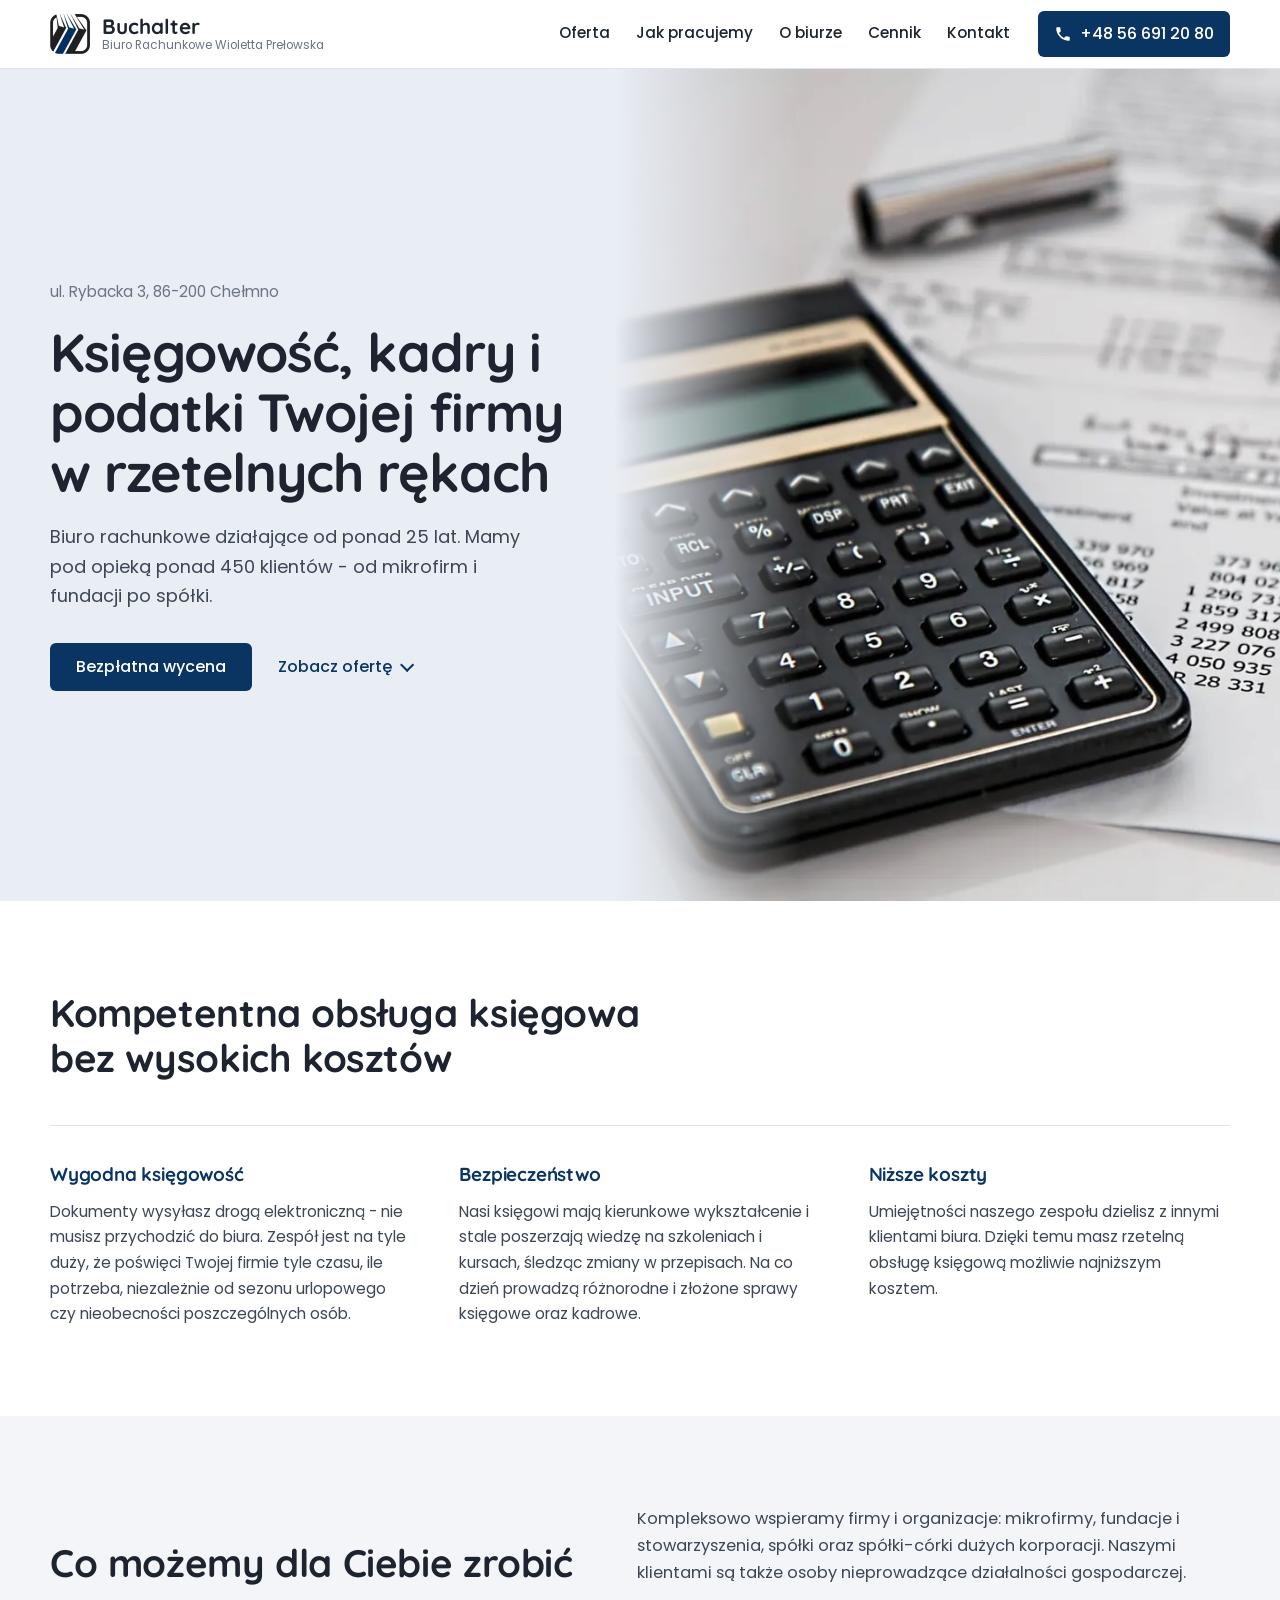
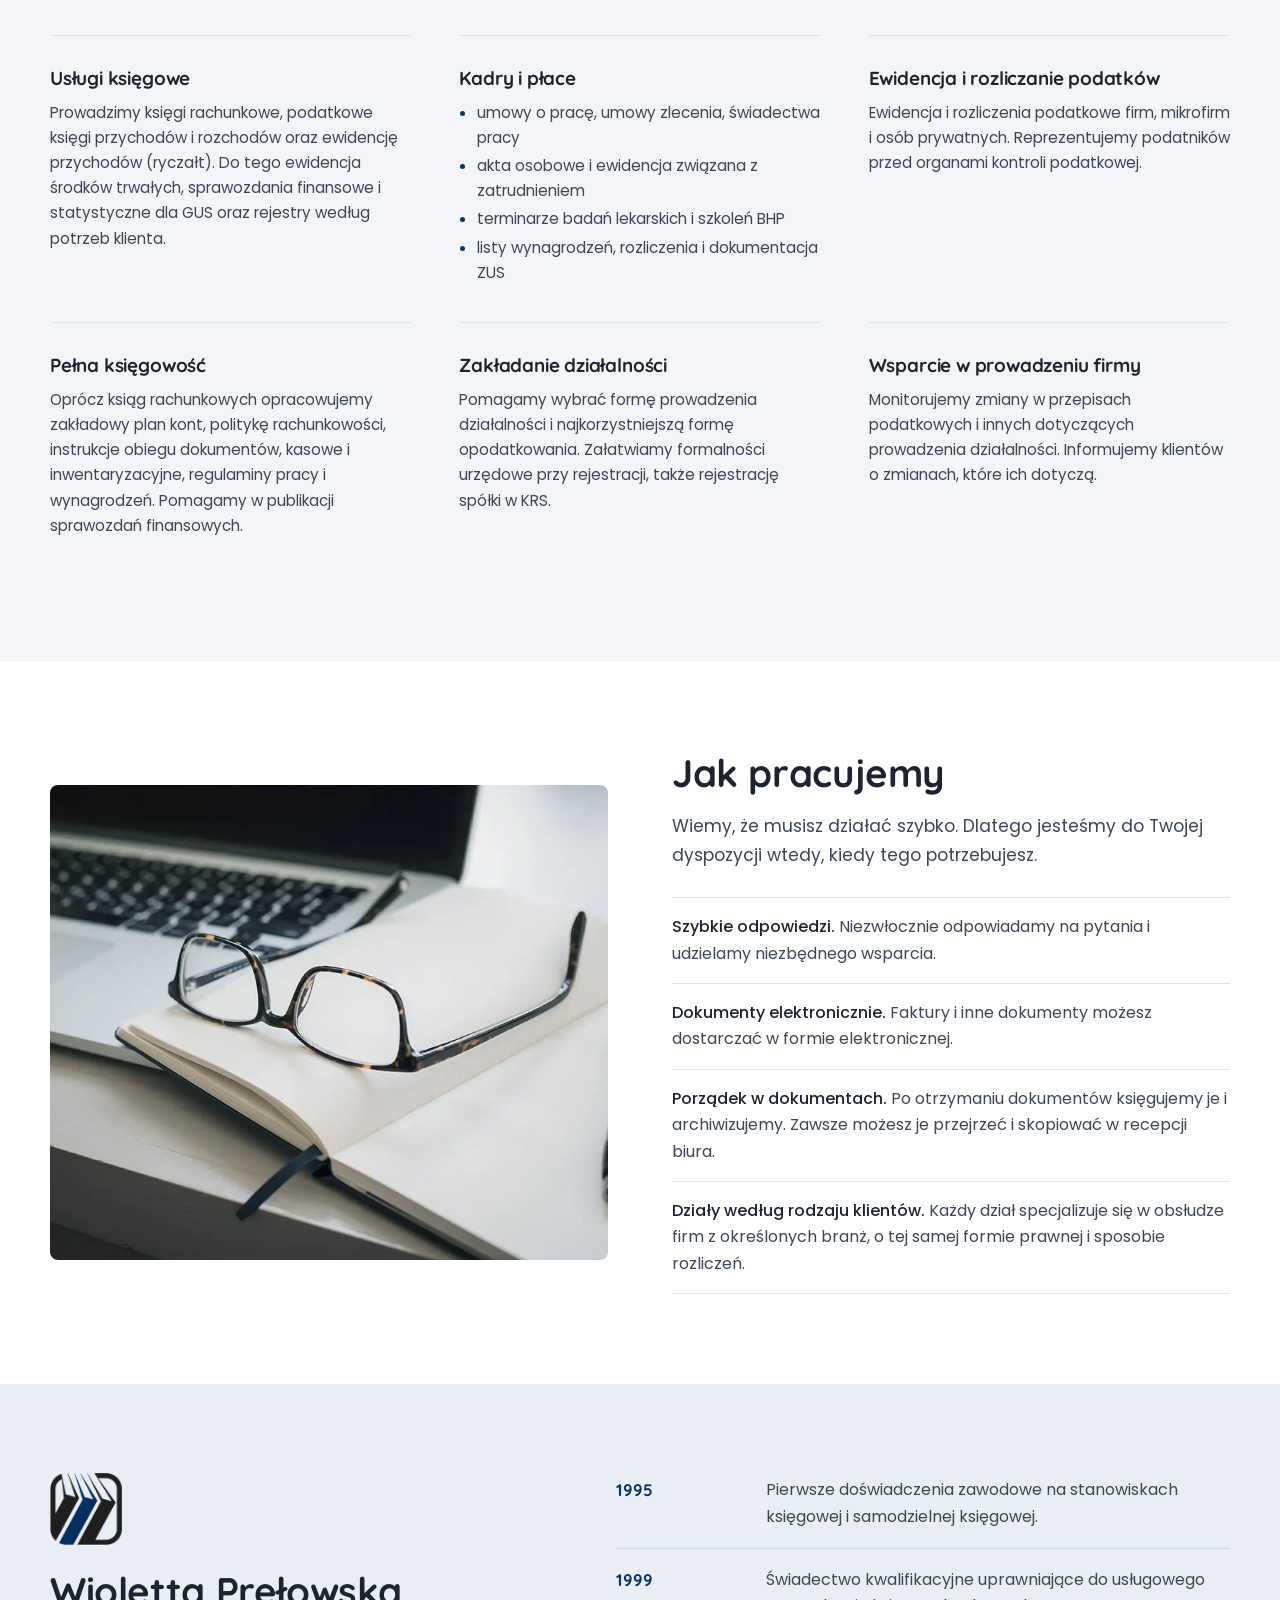
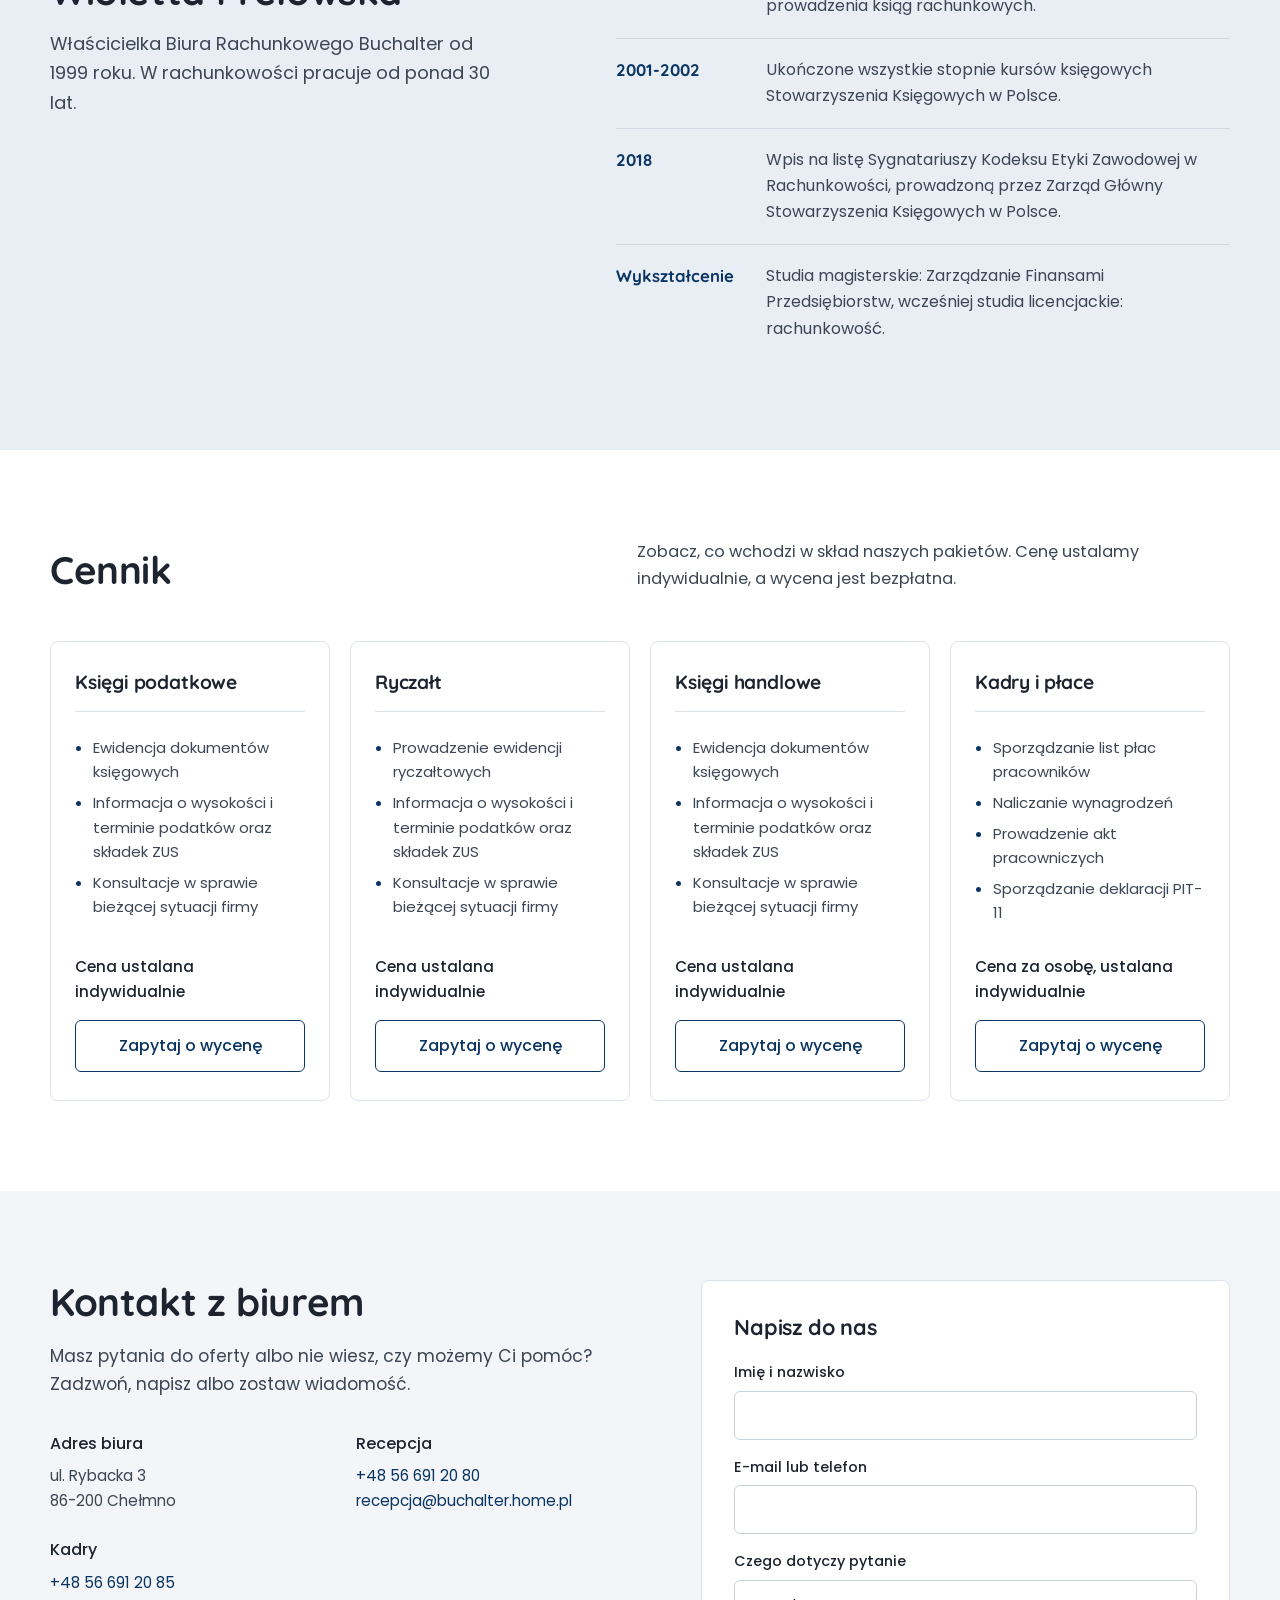
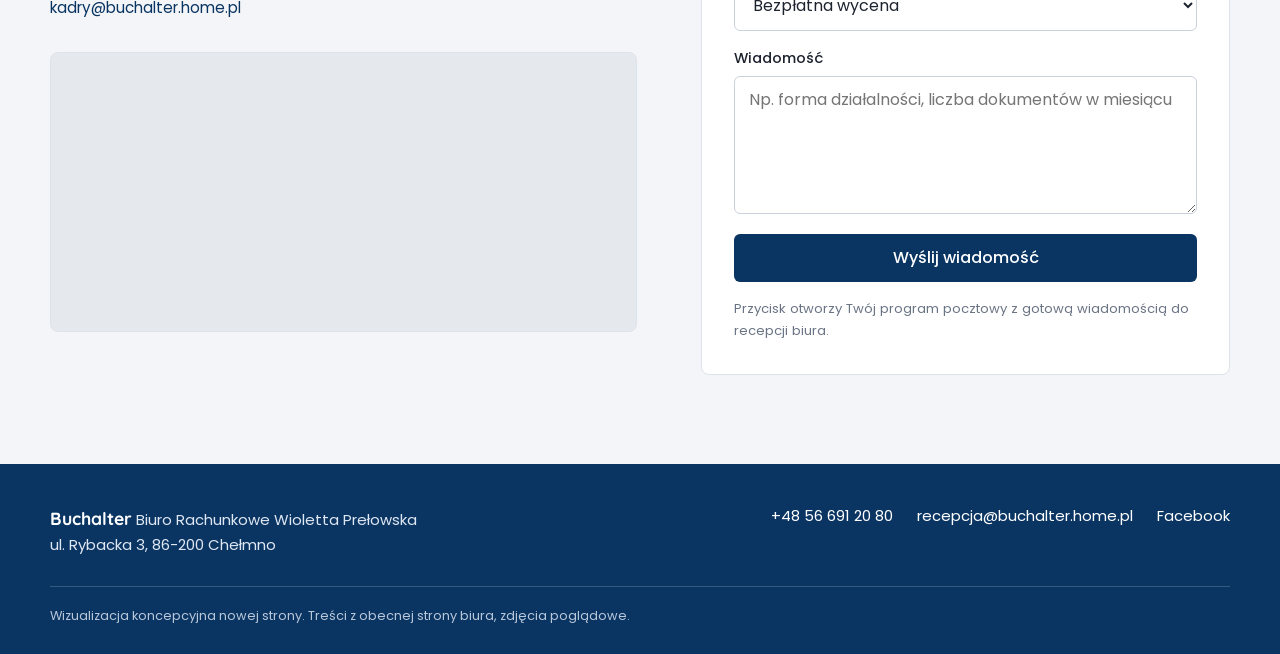
==== index.html @ bc6c5c49 "Wizualizacja strony Buchalter" ====
<!doctype html>
<html lang="pl">
<head>
<meta charset="utf-8">
<meta name="viewport" content="width=device-width, initial-scale=1, viewport-fit=cover">
<meta name="robots" content="noindex, nofollow">
<title>Buchalter - Biuro Rachunkowe Wioletta Prełowska, Chełmno</title>
<meta name="description" content="Biuro Rachunkowe Buchalter w Chełmnie: księgowość, kadry i płace, rozliczenia podatkowe, zakładanie działalności. ul. Rybacka 3, tel. +48 56 691 20 80.">
<meta name="theme-color" content="#0a3563">
<link rel="icon" href="img/favicon.png">
<link rel="preconnect" href="https://fonts.googleapis.com">
<link rel="preconnect" href="https://fonts.gstatic.com" crossorigin>
<link href="https://fonts.googleapis.com/css2?family=Quicksand:wght@500;600;700&family=Poppins:wght@400;500&display=swap" rel="stylesheet">
<link rel="preload" as="image" href="img/biuro-kalkulator-900.webp" media="(max-width: 760px)">
<link rel="stylesheet" href="style.css">
</head>
<body>
<!-- Wizualizacja koncepcyjna nowej strony. Wszystkie treści i dane pochodzą z obecnej strony buchalter.cloud. Zdjęcia: z obecnej strony (Unsplash). -->
<header class="top" id="top">
  <div class="wrap top-in">
    <a class="marka" href="#top" aria-label="Buchalter - strona główna">
      <img src="img/logo.png" alt="" width="40" height="40">
      <span><b>Buchalter</b><small>Biuro Rachunkowe Wioletta Prełowska</small></span>
    </a>
    <nav class="menu" id="menu" aria-label="Menu główne">
      <a href="#oferta">Oferta</a>
      <a href="#jak-pracujemy">Jak pracujemy</a>
      <a href="#o-biurze">O biurze</a>
      <a href="#cennik">Cennik</a>
      <a href="#kontakt">Kontakt</a>
    </nav>
    <a class="tel-top" id="telTop" href="tel:+48566912080" aria-label="Zadzwoń: +48 56 691 20 80">
      <svg viewBox="0 0 24 24" aria-hidden="true"><path d="M6.6 10.8a15.1 15.1 0 0 0 6.6 6.6l2.2-2.2a1 1 0 0 1 1-.25 11.4 11.4 0 0 0 3.6.57 1 1 0 0 1 1 1V20a1 1 0 0 1-1 1A17 17 0 0 1 3 4a1 1 0 0 1 1-1h3.5a1 1 0 0 1 1 1c0 1.25.2 2.45.57 3.57a1 1 0 0 1-.25 1z"/></svg>
      <span>+48 56 691 20 80</span>
    </a>
    <button class="burger" id="burger" aria-label="Otwórz menu" aria-expanded="false" aria-controls="menu"><span></span><span></span><span></span></button>
  </div>
</header>

<main>
  <section class="hero">
    <figure class="hero-foto">
      <picture>
        <source media="(max-width: 760px)" srcset="img/biuro-kalkulator-900.webp">
        <img src="img/biuro-kalkulator.webp" alt="Kalkulator, pióro i zestawienie finansowe na biurku" width="1600" height="943">
      </picture>
    </figure>
    <div class="hero-in">
      <div class="wrap hero-txt">
        <p class="adres">ul. Rybacka 3, 86-200 Chełmno</p>
        <h1>Księgowość, kadry i podatki Twojej firmy w rzetelnych rękach</h1>
        <p class="lead">Biuro rachunkowe działające od ponad 25 lat. Mamy pod opieką ponad 450 klientów - od mikrofirm i fundacji po spółki.</p>
        <div class="hero-cta" id="heroCta">
          <a class="btn" href="#kontakt">Bezpłatna wycena</a>
          <a class="link-strz" href="#oferta">Zobacz ofertę</a>
        </div>
      </div>
    </div>
  </section>

  <section class="dlaczego">
    <div class="wrap">
      <h2>Kompetentna obsługa księgowa bez wysokich kosztów</h2>
      <div class="trzy">
        <div>
          <h3>Wygodna księgowość</h3>
          <p>Dokumenty wysyłasz drogą elektroniczną - nie musisz przychodzić do biura. Zespół jest na tyle duży, że poświęci Twojej firmie tyle czasu, ile potrzeba, niezależnie od sezonu urlopowego czy nieobecności poszczególnych osób.</p>
        </div>
        <div>
          <h3>Bezpieczeństwo</h3>
          <p>Nasi księgowi mają kierunkowe wykształcenie i stale poszerzają wiedzę na szkoleniach i kursach, śledząc zmiany w przepisach. Na co dzień prowadzą różnorodne i złożone sprawy księgowe oraz kadrowe.</p>
        </div>
        <div>
          <h3>Niższe koszty</h3>
          <p>Umiejętności naszego zespołu dzielisz z innymi klientami biura. Dzięki temu masz rzetelną obsługę księgową możliwie najniższym kosztem.</p>
        </div>
      </div>
    </div>
  </section>

  <section class="oferta" id="oferta">
    <div class="wrap">
      <div class="sek-glowa">
        <h2>Co możemy dla Ciebie zrobić</h2>
        <p>Kompleksowo wspieramy firmy i organizacje: mikrofirmy, fundacje i stowarzyszenia, spółki oraz spółki-córki dużych korporacji. Naszymi klientami są także osoby nieprowadzące działalności gospodarczej.</p>
      </div>
      <div class="uslugi">
        <article>
          <h3>Usługi księgowe</h3>
          <p>Prowadzimy księgi rachunkowe, podatkowe księgi przychodów i rozchodów oraz ewidencję przychodów (ryczałt). Do tego ewidencja środków trwałych, sprawozdania finansowe i statystyczne dla GUS oraz rejestry według potrzeb klienta.</p>
        </article>
        <article>
          <h3>Kadry i płace</h3>
          <ul>
            <li>umowy o pracę, umowy zlecenia, świadectwa pracy</li>
            <li>akta osobowe i ewidencja związana z zatrudnieniem</li>
            <li>terminarze badań lekarskich i szkoleń BHP</li>
            <li>listy wynagrodzeń, rozliczenia i dokumentacja ZUS</li>
          </ul>
        </article>
        <article>
          <h3>Ewidencja i rozliczanie podatków</h3>
          <p>Ewidencja i rozliczenia podatkowe firm, mikrofirm i osób prywatnych. Reprezentujemy podatników przed organami kontroli podatkowej.</p>
        </article>
        <article>
          <h3>Pełna księgowość</h3>
          <p>Oprócz ksiąg rachunkowych opracowujemy zakładowy plan kont, politykę rachunkowości, instrukcje obiegu dokumentów, kasowe i inwentaryzacyjne, regulaminy pracy i wynagrodzeń. Pomagamy w publikacji sprawozdań finansowych.</p>
        </article>
        <article>
          <h3>Zakładanie działalności</h3>
          <p>Pomagamy wybrać formę prowadzenia działalności i najkorzystniejszą formę opodatkowania. Załatwiamy formalności urzędowe przy rejestracji, także rejestrację spółki w KRS.</p>
        </article>
        <article>
          <h3>Wsparcie w prowadzeniu firmy</h3>
          <p>Monitorujemy zmiany w przepisach podatkowych i innych dotyczących prowadzenia działalności. Informujemy klientów o zmianach, które ich dotyczą.</p>
        </article>
      </div>
    </div>
  </section>

  <section class="praca" id="jak-pracujemy">
    <div class="wrap praca-in">
      <figure class="praca-foto"><img src="img/notatnik.webp" alt="Laptop, notatnik i okulary na biurku" width="1000" height="667" loading="lazy"></figure>
      <div class="praca-txt">
        <h2>Jak pracujemy</h2>
        <p class="lead2">Wiemy, że musisz działać szybko. Dlatego jesteśmy do Twojej dyspozycji wtedy, kiedy tego potrzebujesz.</p>
        <ul class="punkty">
          <li><b>Szybkie odpowiedzi.</b> Niezwłocznie odpowiadamy na pytania i udzielamy niezbędnego wsparcia.</li>
          <li><b>Dokumenty elektronicznie.</b> Faktury i inne dokumenty możesz dostarczać w formie elektronicznej.</li>
          <li><b>Porządek w dokumentach.</b> Po otrzymaniu dokumentów księgujemy je i archiwizujemy. Zawsze możesz je przejrzeć i skopiować w recepcji biura.</li>
          <li><b>Działy według rodzaju klientów.</b> Każdy dział specjalizuje się w obsłudze firm z określonych branż, o tej samej formie prawnej i sposobie rozliczeń.</li>
        </ul>
      </div>
    </div>
  </section>

  <section class="obiurze" id="o-biurze">
    <div class="wrap obiurze-in">
      <div class="ob-glowa">
        <img src="img/logo.png" alt="" width="72" height="72" loading="lazy">
        <h2>Wioletta Prełowska</h2>
        <p>Właścicielka Biura Rachunkowego Buchalter od 1999 roku. W rachunkowości pracuje od ponad 30 lat.</p>
      </div>
      <ul class="sciezka">
        <li><span>1995</span><p>Pierwsze doświadczenia zawodowe na stanowiskach księgowej i samodzielnej księgowej.</p></li>
        <li><span>1999</span><p>Świadectwo kwalifikacyjne uprawniające do usługowego prowadzenia ksiąg rachunkowych.</p></li>
        <li><span>2001-2002</span><p>Ukończone wszystkie stopnie kursów księgowych Stowarzyszenia Księgowych w Polsce.</p></li>
        <li><span>2018</span><p>Wpis na listę Sygnatariuszy Kodeksu Etyki Zawodowej w Rachunkowości, prowadzoną przez Zarząd Główny Stowarzyszenia Księgowych w Polsce.</p></li>
        <li><span>Wykształcenie</span><p>Studia magisterskie: Zarządzanie Finansami Przedsiębiorstw, wcześniej studia licencjackie: rachunkowość.</p></li>
      </ul>
    </div>
  </section>

  <section class="cennik" id="cennik">
    <div class="wrap">
      <div class="sek-glowa">
        <h2>Cennik</h2>
        <p>Zobacz, co wchodzi w skład naszych pakietów. Cenę ustalamy indywidualnie, a wycena jest bezpłatna.</p>
      </div>
      <div class="pakiety">
        <article class="pakiet">
          <h3>Księgi podatkowe</h3>
          <ul>
            <li>Ewidencja dokumentów księgowych</li>
            <li>Informacja o wysokości i terminie podatków oraz składek ZUS</li>
            <li>Konsultacje w sprawie bieżącej sytuacji firmy</li>
          </ul>
          <p class="cena">Cena ustalana indywidualnie</p>
          <a class="btn-out" href="#kontakt" data-pakiet="Księgi podatkowe">Zapytaj o wycenę</a>
        </article>
        <article class="pakiet">
          <h3>Ryczałt</h3>
          <ul>
            <li>Prowadzenie ewidencji ryczałtowych</li>
            <li>Informacja o wysokości i terminie podatków oraz składek ZUS</li>
            <li>Konsultacje w sprawie bieżącej sytuacji firmy</li>
          </ul>
          <p class="cena">Cena ustalana indywidualnie</p>
          <a class="btn-out" href="#kontakt" data-pakiet="Ryczałt">Zapytaj o wycenę</a>
        </article>
        <article class="pakiet">
          <h3>Księgi handlowe</h3>
          <ul>
            <li>Ewidencja dokumentów księgowych</li>
            <li>Informacja o wysokości i terminie podatków oraz składek ZUS</li>
            <li>Konsultacje w sprawie bieżącej sytuacji firmy</li>
          </ul>
          <p class="cena">Cena ustalana indywidualnie</p>
          <a class="btn-out" href="#kontakt" data-pakiet="Księgi handlowe">Zapytaj o wycenę</a>
        </article>
        <article class="pakiet">
          <h3>Kadry i płace</h3>
          <ul>
            <li>Sporządzanie list płac pracowników</li>
            <li>Naliczanie wynagrodzeń</li>
            <li>Prowadzenie akt pracowniczych</li>
            <li>Sporządzanie deklaracji PIT-11</li>
          </ul>
          <p class="cena">Cena za osobę, ustalana indywidualnie</p>
          <a class="btn-out" href="#kontakt" data-pakiet="Kadry i płace">Zapytaj o wycenę</a>
        </article>
      </div>
    </div>
  </section>

  <section class="kontakt" id="kontakt">
    <div class="wrap kontakt-in">
      <div class="kontakt-dane">
        <h2>Kontakt z biurem</h2>
        <p class="lead2">Masz pytania do oferty albo nie wiesz, czy możemy Ci pomóc? Zadzwoń, napisz albo zostaw wiadomość.</p>
        <dl class="dane">
          <div>
            <dt>Adres biura</dt>
            <dd>ul. Rybacka 3<br>86-200 Chełmno</dd>
          </div>
          <div>
            <dt>Recepcja</dt>
            <dd><a href="tel:+48566912080">+48 56 691 20 80</a><br><a href="mailto:recepcja@buchalter.home.pl">recepcja@buchalter.home.pl</a></dd>
          </div>
          <div>
            <dt>Kadry</dt>
            <dd><a href="tel:+48566912085">+48 56 691 20 85</a><br><a href="mailto:kadry@buchalter.home.pl">kadry@buchalter.home.pl</a></dd>
          </div>
        </dl>
        <div class="mapa">
          <iframe title="Mapa: ul. Rybacka 3, Chełmno" src="https://maps.google.com/maps?q=Rybacka%203%2C%2086-200%20Che%C5%82mno&z=16&output=embed" loading="lazy" referrerpolicy="no-referrer-when-downgrade"></iframe>
        </div>
      </div>
      <form class="formularz" id="form" novalidate>
        <h3>Napisz do nas</h3>
        <label>Imię i nazwisko<input name="imie" autocomplete="name"></label>
        <label>E-mail lub telefon<input name="kontakt" required></label>
        <label>Czego dotyczy pytanie<select name="temat">
          <option>Bezpłatna wycena</option>
          <option>Księgi podatkowe</option>
          <option>Ryczałt</option>
          <option>Księgi handlowe</option>
          <option>Kadry i płace</option>
          <option>Zakładanie działalności</option>
          <option>Inne pytanie</option>
        </select></label>
        <label>Wiadomość<textarea name="wiadomosc" rows="5" required placeholder="Np. forma działalności, liczba dokumentów w miesiącu"></textarea></label>
        <button class="btn" type="submit">Wyślij wiadomość</button>
        <p class="uwaga" id="formInfo">Przycisk otworzy Twój program pocztowy z gotową wiadomością do recepcji biura.</p>
      </form>
    </div>
  </section>
</main>

<footer class="stopka">
  <div class="wrap stopka-in">
    <div>
      <b>Buchalter</b> Biuro Rachunkowe Wioletta Prełowska<br>
      ul. Rybacka 3, 86-200 Chełmno
    </div>
    <div class="stopka-linki">
      <a href="tel:+48566912080">+48 56 691 20 80</a>
      <a href="mailto:recepcja@buchalter.home.pl">recepcja@buchalter.home.pl</a>
      <a href="https://www.facebook.com/profile.php?id=100063471177071" target="_blank" rel="noopener">Facebook</a>
    </div>
  </div>
  <p class="wrap info">Wizualizacja koncepcyjna nowej strony. Treści z obecnej strony biura, zdjęcia poglądowe.</p>
</footer>

<div class="mob" id="mob" aria-hidden="true">
  <a class="mob-tel" href="tel:+48566912080" tabindex="-1">Zadzwoń</a>
  <a class="mob-cta" href="#kontakt" tabindex="-1">Bezpłatna wycena</a>
</div>

<script src="app.js"></script>
</body>
</html>
---- style.css ----
:root{
  --navy:#0a3563;
  --navy-2:#0d4483;
  --ink:#1d2430;
  --txt:#3c4655;
  --mut:#6a7484;
  --bg:#ffffff;
  --tlo:#f3f5f8;
  --tlo-n:#e9eef5;
  --linia:#dde3ea;
  --hdr:68px;
}
*{box-sizing:border-box}
html{scroll-behavior:smooth;scroll-padding-top:calc(var(--hdr) + 8px);-webkit-text-size-adjust:100%}
body{margin:0;background:var(--bg);color:var(--txt);font:400 16px/1.65 Poppins,system-ui,-apple-system,"Segoe UI",sans-serif;overflow-x:hidden}
img{display:block;max-width:100%;height:auto}
a{color:var(--navy)}
h1,h2,h3{font-family:Quicksand,Poppins,sans-serif;color:var(--ink);font-weight:700;margin:0;letter-spacing:-.01em}
h2{font-size:clamp(1.65rem,1.2rem + 1.6vw,2.4rem);line-height:1.18}
h3{font-size:1.18rem;line-height:1.3}
p{margin:0}
.wrap{width:min(1180px,100% - 40px);margin-inline:auto}
section{padding:clamp(56px,7vw,104px) 0}

/* naglowek */
.top{position:sticky;top:0;z-index:50;background:rgba(255,255,255,.96);backdrop-filter:saturate(1.4) blur(8px);border-bottom:1px solid var(--linia)}
.top-in{height:var(--hdr);display:flex;align-items:center;gap:28px}
.marka{display:flex;align-items:center;gap:12px;text-decoration:none;min-width:0;margin-right:auto}
.marka img{width:40px;height:40px;flex:none}
.marka span{display:flex;flex-direction:column;line-height:1.2;min-width:0}
.marka b{font:700 1.3rem/1.1 Quicksand,sans-serif;color:var(--ink)}
.marka small{font-size:.74rem;color:var(--mut);white-space:nowrap;overflow:hidden;text-overflow:ellipsis}
.menu{display:flex;gap:26px}
.menu a{color:var(--ink);text-decoration:none;font-weight:500;font-size:.95rem;white-space:nowrap;padding:6px 0;border-bottom:2px solid transparent}
.menu a:hover{border-color:var(--navy)}
.tel-top{display:flex;align-items:center;gap:8px;text-decoration:none;font-weight:500;color:#fff;background:var(--navy);padding:10px 16px;border-radius:6px;white-space:nowrap}
.tel-top svg{width:18px;height:18px;fill:currentColor;flex:none}
.tel-top:hover{background:var(--navy-2)}
.burger{display:none;width:44px;height:44px;border:0;background:none;padding:10px;cursor:pointer;flex:none}
.burger span{display:block;height:2px;background:var(--ink);margin:6px 0;transition:transform .2s,opacity .2s}
.burger[aria-expanded="true"] span:nth-child(1){transform:translateY(8px) rotate(45deg)}
.burger[aria-expanded="true"] span:nth-child(2){opacity:0}
.burger[aria-expanded="true"] span:nth-child(3){transform:translateY(-8px) rotate(-45deg)}

/* hero */
.hero{position:relative;padding:0;background:var(--tlo-n);min-height:calc(100svh - var(--hdr));display:flex;align-items:center;overflow:hidden}
.hero-foto{position:absolute;top:0;right:0;bottom:0;width:52%;margin:0}
.hero-foto img{width:100%;height:100%;object-fit:cover;object-position:30% 50%}
.hero-foto::after{content:"";position:absolute;inset:0;background:linear-gradient(90deg,var(--tlo-n) 0%,rgba(233,238,245,0) 28%)}
.hero-in{position:relative;width:100%}
.hero-txt{padding:48px 0}
.hero-txt > *{max-width:540px}
.adres{color:var(--mut);font-size:.95rem;margin-bottom:18px}
h1{font-size:clamp(2.1rem,1.3rem + 2.6vw,3.35rem);line-height:1.12;letter-spacing:-.02em}
.lead{font-size:1.12rem;margin-top:20px;color:var(--txt);max-width:500px}
.hero-cta{display:flex;align-items:center;gap:26px;margin-top:32px;flex-wrap:wrap}
.btn{display:inline-flex;align-items:center;justify-content:center;background:var(--navy);color:#fff;text-decoration:none;font:500 1rem/1 Poppins,sans-serif;padding:16px 26px;border-radius:6px;border:0;cursor:pointer}
.btn:hover{background:var(--navy-2)}
.link-strz{font-weight:500;text-decoration:none;color:var(--navy);display:inline-flex;align-items:center;gap:8px}
.link-strz::after{content:"";width:8px;height:8px;border-right:2px solid currentColor;border-bottom:2px solid currentColor;transform:rotate(45deg) translateY(-3px)}
.link-strz:hover{text-decoration:underline}

/* dlaczego */
.dlaczego h2{max-width:640px}
.trzy{display:grid;grid-template-columns:repeat(3,minmax(0,1fr));gap:48px;margin-top:44px;border-top:1px solid var(--linia);padding-top:36px}
.trzy h3{margin-bottom:12px;color:var(--navy)}
.trzy p{font-size:.97rem}

/* oferta */
.oferta{background:var(--tlo)}
.sek-glowa{display:grid;grid-template-columns:minmax(0,1fr) minmax(0,1.1fr);gap:48px;align-items:end;margin-bottom:48px}
.sek-glowa p{font-size:1.02rem}
.uslugi{display:grid;grid-template-columns:repeat(3,minmax(0,1fr));gap:0 48px}
.uslugi article{padding:30px 0 34px;border-top:1px solid var(--linia)}
.uslugi h3{margin-bottom:10px}
.uslugi p,.uslugi li{font-size:.95rem}
.uslugi ul{margin:0;padding-left:18px}
.uslugi li{margin:3px 0}
.uslugi li::marker{color:var(--navy)}

/* jak pracujemy */
.praca-in{display:grid;grid-template-columns:minmax(0,1fr) minmax(0,1fr);gap:64px;align-items:center}
.praca-foto{margin:0;border-radius:8px;overflow:hidden;aspect-ratio:4/3.4}
.praca-foto img{width:100%;height:100%;object-fit:cover}
.lead2{font-size:1.08rem;margin-top:16px}
.punkty{list-style:none;margin:28px 0 0;padding:0}
.punkty li{padding:16px 0;border-top:1px solid var(--linia)}
.punkty li:last-child{border-bottom:1px solid var(--linia)}
.punkty b{color:var(--ink);font-weight:500}

/* o biurze */
.obiurze{background:var(--tlo-n)}
.obiurze-in{display:grid;grid-template-columns:minmax(0,.9fr) minmax(0,1.1fr);gap:64px;align-items:start}
.ob-glowa img{width:72px;height:72px;margin-bottom:24px}
.ob-glowa p{font-size:1.12rem;margin-top:14px;max-width:440px}
.sciezka{list-style:none;margin:0;padding:0}
.sciezka li{display:grid;grid-template-columns:130px minmax(0,1fr);gap:20px;padding:18px 0;border-top:1px solid #cfd8e3}
.sciezka li:first-child{border-top:0;padding-top:4px}
.sciezka span{font:700 1.05rem/1.5 Quicksand,sans-serif;color:var(--navy)}

/* cennik */
.pakiety{display:grid;grid-template-columns:repeat(4,minmax(0,1fr));gap:20px}
.pakiet{display:flex;flex-direction:column;border:1px solid var(--linia);border-radius:8px;padding:28px 24px;background:#fff}
.pakiet h3{font-size:1.2rem;padding-bottom:16px;border-bottom:1px solid var(--linia)}
.pakiet ul{margin:18px 0 22px;padding-left:18px;font-size:.93rem;flex:1}
.pakiet li{margin:6px 0}
.pakiet li::marker{color:var(--navy)}
.cena{font-weight:500;color:var(--ink);font-size:.95rem;margin-bottom:16px}
.btn-out{display:block;text-align:center;text-decoration:none;font-weight:500;color:var(--navy);border:1.5px solid var(--navy);border-radius:6px;padding:12px 16px}
.btn-out:hover{background:var(--navy);color:#fff}

/* kontakt */
.kontakt{background:var(--tlo)}
.kontakt-in{display:grid;grid-template-columns:minmax(0,1fr) minmax(0,.9fr);gap:64px;align-items:start}
.dane{margin:32px 0 0;display:grid;grid-template-columns:repeat(auto-fit,minmax(min(230px,100%),1fr));gap:24px}
.dane dt{font-weight:500;color:var(--ink);margin-bottom:6px}
.dane dd{margin:0;font-size:.95rem;overflow-wrap:break-word}
.dane a{text-decoration:none}
.dane a:hover{text-decoration:underline}
.mapa{margin-top:32px;border-radius:8px;overflow:hidden;border:1px solid var(--linia);height:280px;background:#e5e9ee}
.mapa iframe{width:100%;height:100%;border:0;display:block}
.formularz{background:#fff;border:1px solid var(--linia);border-radius:8px;padding:32px;display:grid;gap:16px}
.formularz h3{font-size:1.35rem;margin-bottom:4px}
.formularz label{display:grid;gap:6px;font-size:.9rem;font-weight:500;color:var(--ink)}
.formularz input,.formularz select,.formularz textarea{font:400 16px/1.4 Poppins,sans-serif;color:var(--ink);border:1px solid #c9d1db;border-radius:6px;padding:12px 14px;background:#fff;width:100%;min-width:0}
.formularz textarea{resize:vertical}
.formularz input:focus,.formularz select:focus,.formularz textarea:focus{outline:2px solid var(--navy);outline-offset:1px;border-color:var(--navy)}
.formularz .btn{width:100%;margin-top:4px}
.uwaga{font-size:.82rem;color:var(--mut)}
.uwaga.blad{color:#a1261b}
.pole-blad{border-color:#a1261b!important}

/* stopka */
.stopka{background:var(--navy);color:#dfe7f2;padding:40px 0 28px;font-size:.93rem}
.stopka b{color:#fff;font-family:Quicksand,sans-serif;font-size:1.1rem}
.stopka-in{display:flex;justify-content:space-between;gap:24px;flex-wrap:wrap}
.stopka-linki{display:flex;gap:24px;flex-wrap:wrap;align-items:flex-start}
.stopka a{color:#fff;text-decoration:none}
.stopka a:hover{text-decoration:underline}
.stopka .info{margin-top:28px;padding-top:18px;border-top:1px solid rgba(255,255,255,.18);font-size:.8rem;color:#b9c7da}

/* dolny pasek tel */
.mob{display:none}

@media (max-width:1180px){
  .menu{gap:20px}
  .marka small{display:none}
}
@media (max-width:1100px){
  .pakiety{grid-template-columns:repeat(2,minmax(0,1fr))}
  .uslugi{grid-template-columns:repeat(2,minmax(0,1fr))}
}
@media (max-height:820px) and (min-width:761px){
  h1{font-size:clamp(2rem,1.3rem + 2vw,2.8rem)}
  .lead{margin-top:16px;font-size:1.05rem}
  .hero-cta{margin-top:26px}
}

@media (max-width:960px){
  .menu{position:fixed;top:var(--hdr);left:0;right:0;flex-direction:column;gap:0;background:#fff;padding:8px 20px 20px;border-bottom:1px solid var(--linia);box-shadow:0 12px 24px rgba(10,30,60,.08);transform:translateY(-8px);opacity:0;visibility:hidden;transition:.2s}
  .menu.otwarte{transform:none;opacity:1;visibility:visible}
  .menu a{padding:14px 0;border-bottom:1px solid var(--linia);font-size:1.05rem}
  .menu a:last-child{border-bottom:0}
  .burger{display:block}
  .tel-top span{display:none}
  .tel-top{padding:0;width:44px;height:44px;justify-content:center;border-radius:50%}
  .top-in{gap:8px}
  .marka small{display:block}
  .trzy{grid-template-columns:minmax(0,1fr);gap:28px}
  .sek-glowa,.praca-in,.obiurze-in,.kontakt-in{grid-template-columns:minmax(0,1fr);gap:28px}
  .sek-glowa{margin-bottom:32px}
  .praca-foto{aspect-ratio:16/10}
  .praca-in{gap:36px}
}

@media (max-width:760px){
  :root{--hdr:60px}
  body{font-size:15.5px}
  .wrap{width:min(1180px,100% - 32px)}
  .marka img{width:34px;height:34px}
  .marka b{font-size:1.15rem}
  .marka small{font-size:.68rem}
  .hero{flex-direction:column;align-items:stretch;justify-content:flex-start}
  .hero-foto{position:relative;inset:auto;width:100%;align-self:stretch;flex:1 1 0;min-height:min(50vw,24svh);max-height:46svh}
  .hero-foto img{position:absolute;inset:0;object-position:35% 60%}
  .hero-foto::after{background:linear-gradient(180deg,rgba(233,238,245,0) 55%,var(--tlo-n) 100%)}
  .hero-in{flex:0 0 auto}
  .hero-txt{padding:4px 0 clamp(20px,4svh,36px)}
  .adres{font-size:.85rem;margin-bottom:clamp(6px,1.4svh,12px)}
  h1{font-size:clamp(1.55rem,4.3svh,2.1rem);line-height:1.15}
  .lead{font-size:clamp(.94rem,2.5svh,1.05rem);margin-top:clamp(8px,1.6svh,14px);line-height:1.55}
  .hero-cta{margin-top:clamp(14px,2.6svh,24px);gap:20px}
  .btn{padding:15px 22px}
  .uslugi{grid-template-columns:minmax(0,1fr)}
  .uslugi article{padding:22px 0 24px}
  .pakiety{grid-template-columns:minmax(0,1fr);gap:16px}
  .sciezka li{grid-template-columns:minmax(0,1fr);gap:4px;padding:14px 0}
  .dane{grid-template-columns:minmax(0,1fr);gap:18px}
  .mapa{height:230px}
  .formularz{padding:24px 18px}
  .stopka{padding-bottom:96px}
  .mob{display:flex;position:fixed;left:0;right:0;bottom:0;z-index:60;gap:10px;padding:10px 16px calc(10px + env(safe-area-inset-bottom));background:rgba(255,255,255,.97);border-top:1px solid var(--linia);transform:translateY(110%);transition:transform .25s}
  .mob.widac{transform:none}
  .mob a{flex:1;text-align:center;text-decoration:none;font-weight:500;padding:13px 10px;border-radius:6px}
  .mob-tel{border:1.5px solid var(--navy);color:var(--navy)}
  .mob-cta{background:var(--navy);color:#fff}
}
@media (max-width:380px){
  .marka small{display:none}
}
@media (prefers-reduced-motion:reduce){html{scroll-behavior:auto}*{transition:none!important}}
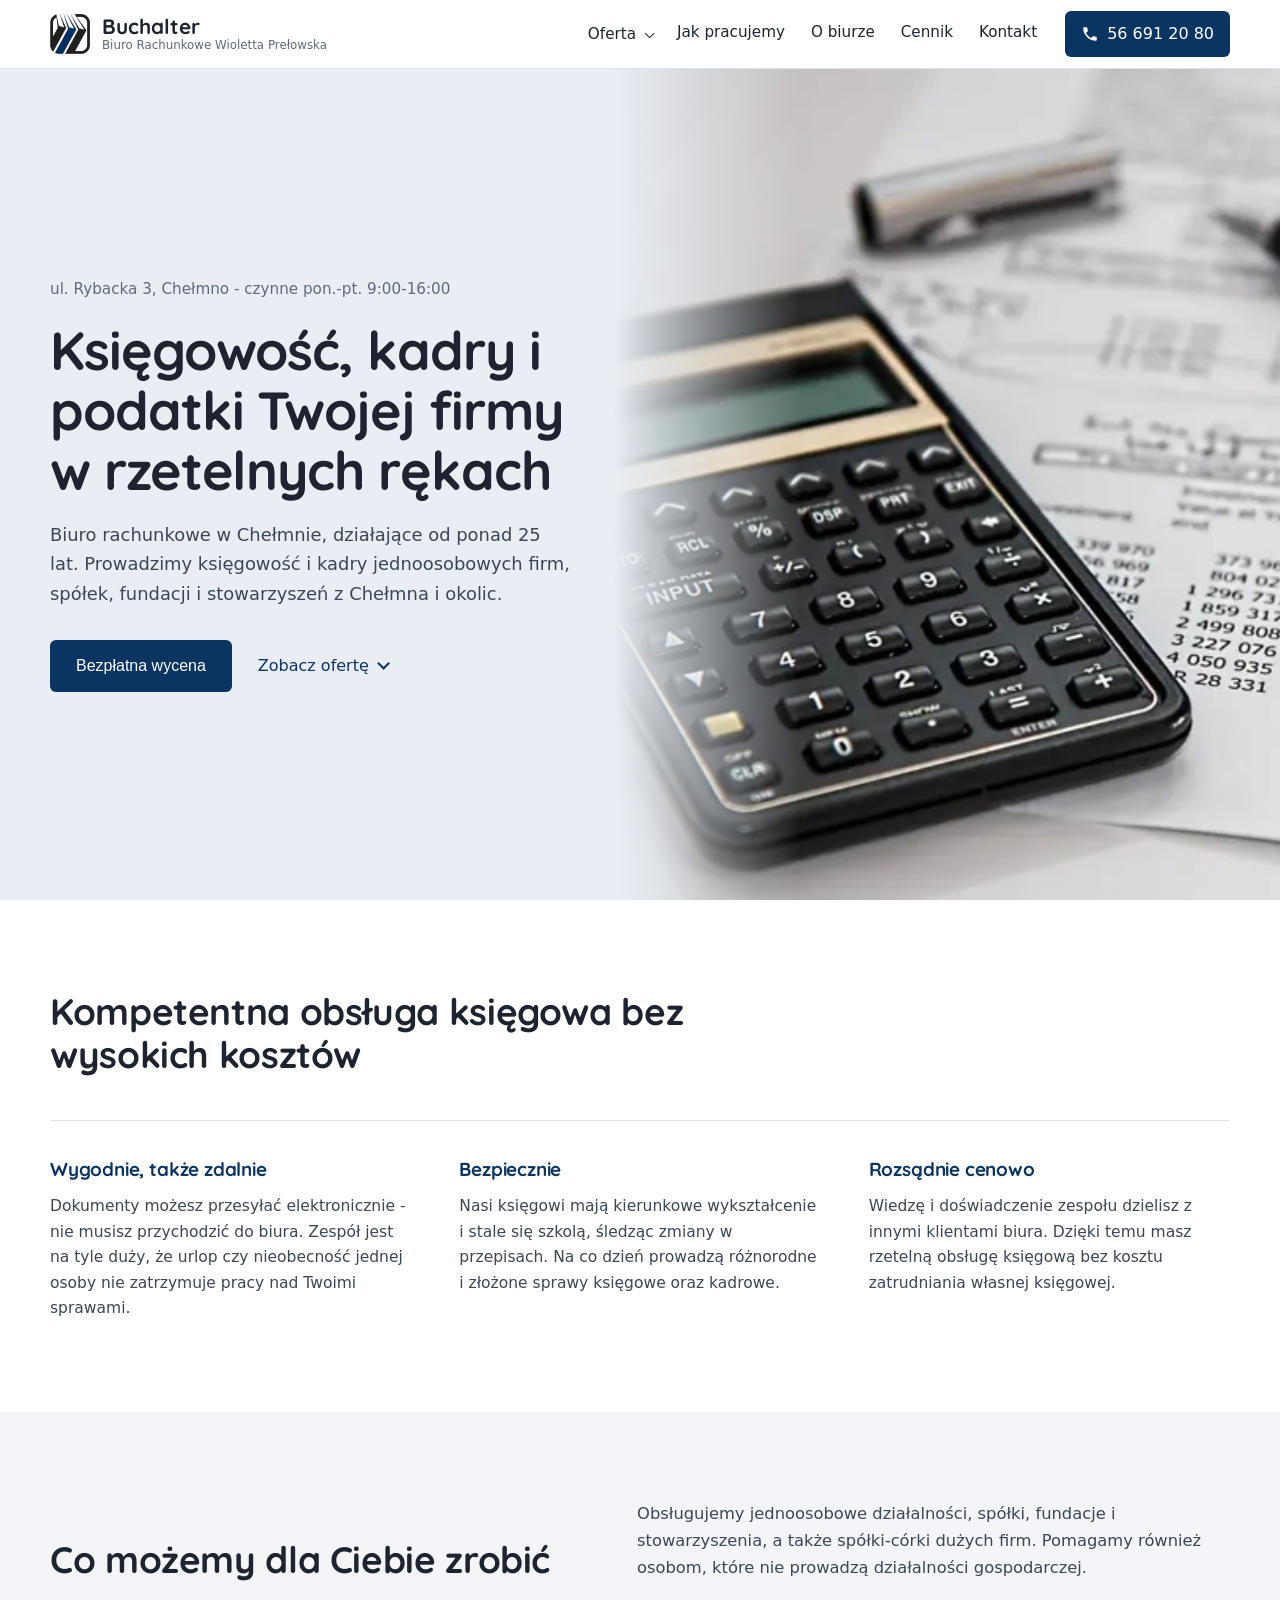
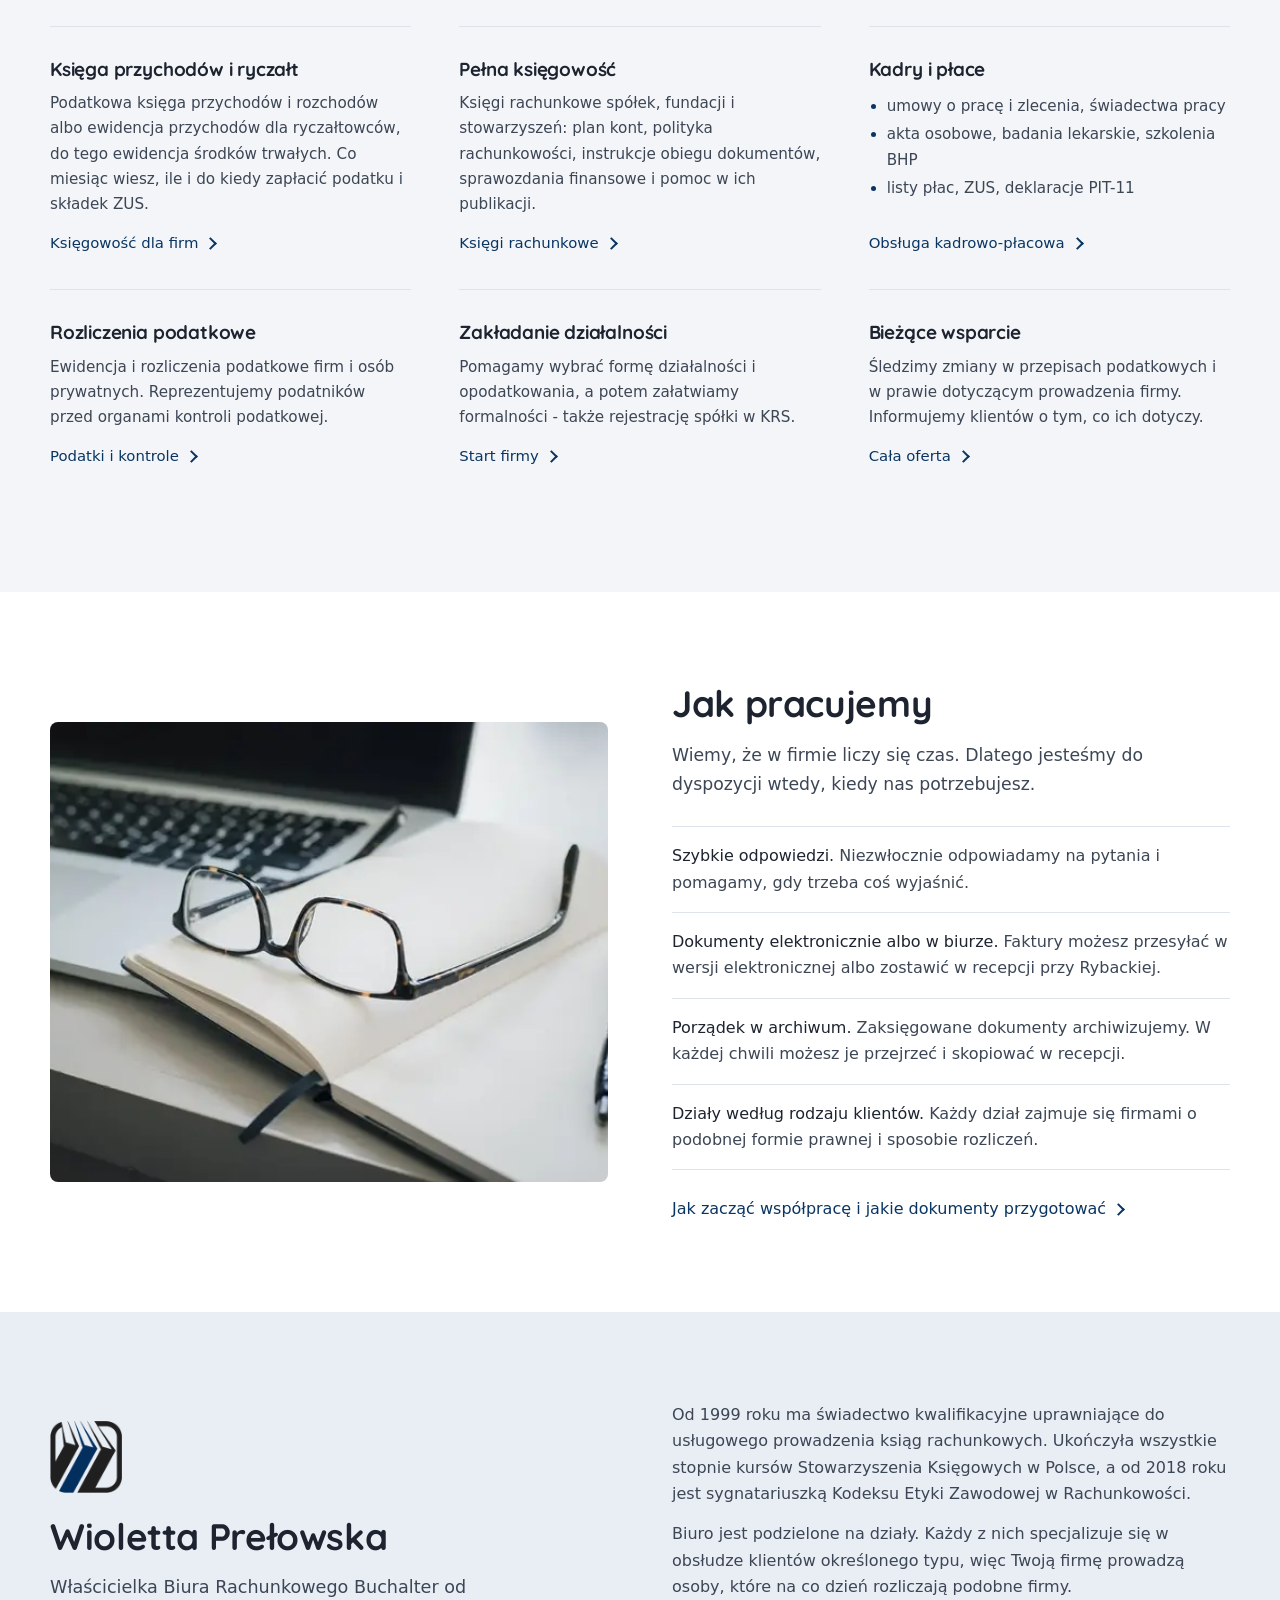
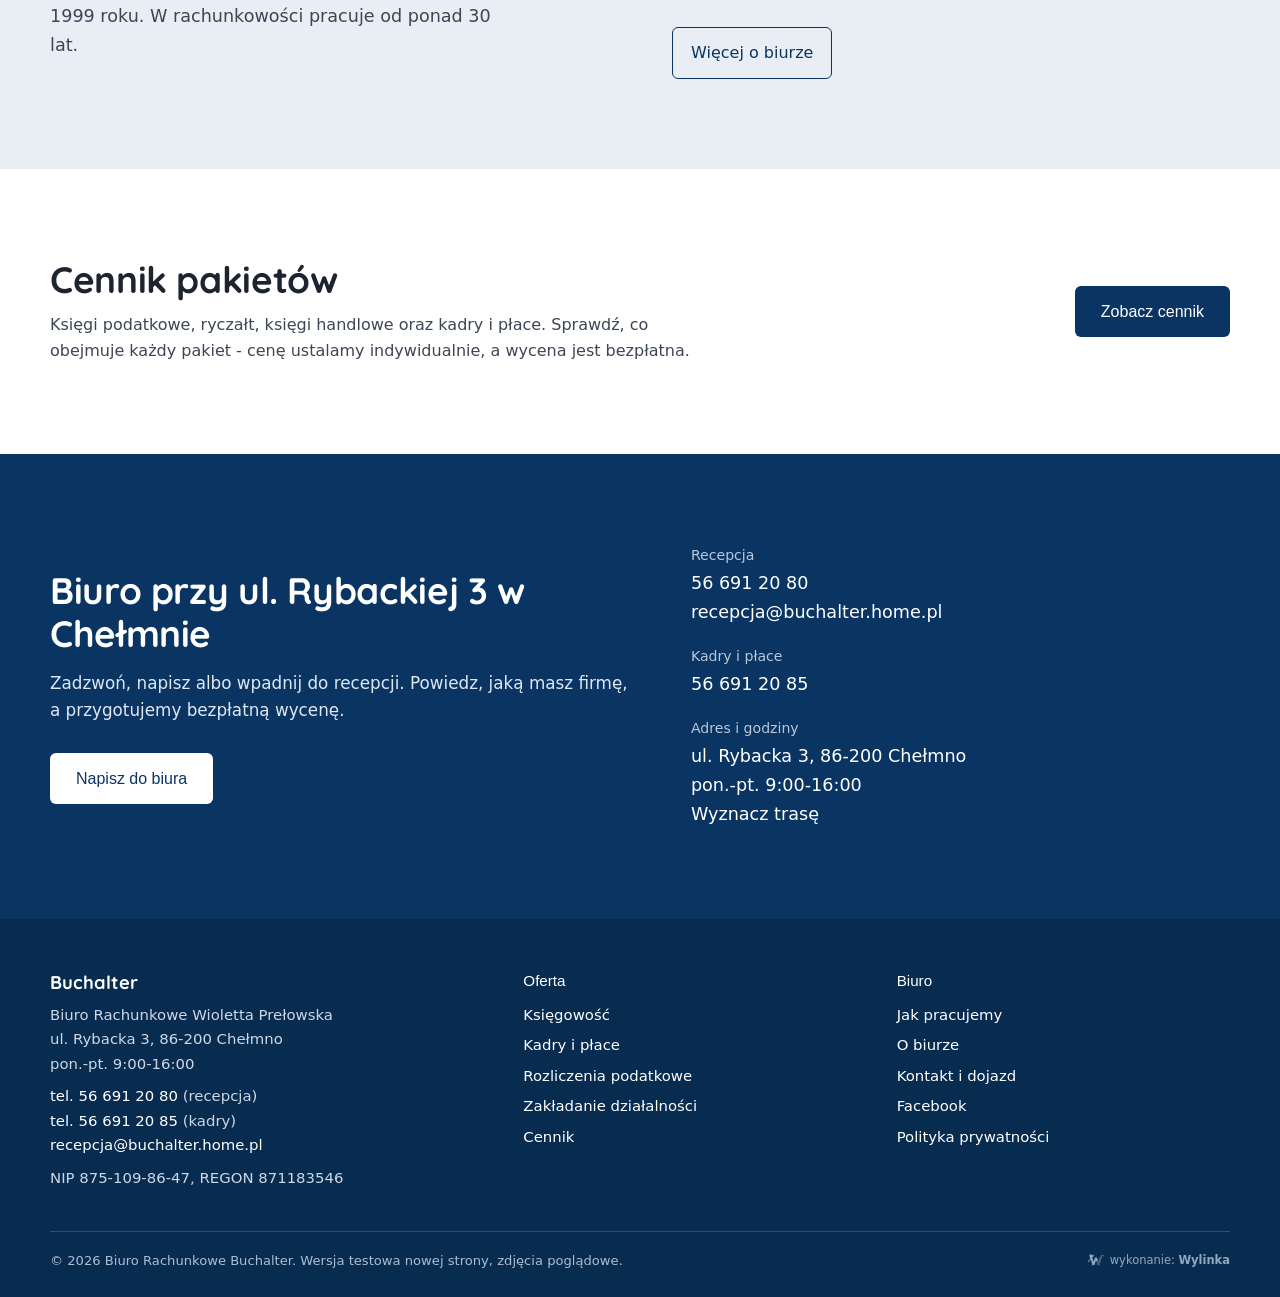
==== commit 1e2aac25: "Wersja testowa strony Buchalter: 11 podstron, SEO lokalne, formularz-makieta, znak Wylinka; wizualiz" ====
--- a/index.html
+++ b/index.html
@@ -4,269 +4,209 @@
 <meta charset="utf-8">
 <meta name="viewport" content="width=device-width, initial-scale=1, viewport-fit=cover">
 <meta name="robots" content="noindex, nofollow">
-<title>Buchalter - Biuro Rachunkowe Wioletta Prełowska, Chełmno</title>
-<meta name="description" content="Biuro Rachunkowe Buchalter w Chełmnie: księgowość, kadry i płace, rozliczenia podatkowe, zakładanie działalności. ul. Rybacka 3, tel. +48 56 691 20 80.">
+<title>Biuro rachunkowe Chełmno - Buchalter, Wioletta Prełowska</title>
+<meta name="description" content="Biuro Rachunkowe Buchalter w Chełmnie, ul. Rybacka 3. Księga przychodów, ryczałt, pełna księgowość, kadry i płace, podatki, zakładanie firmy. Tel. 56 691 20 80.">
+<link rel="canonical" href="https://buchalter.cloud/">
 <meta name="theme-color" content="#0a3563">
-<link rel="icon" href="img/favicon.png">
-<link rel="preconnect" href="https://fonts.googleapis.com">
-<link rel="preconnect" href="https://fonts.gstatic.com" crossorigin>
-<link href="https://fonts.googleapis.com/css2?family=Quicksand:wght@500;600;700&family=Poppins:wght@400;500&display=swap" rel="stylesheet">
-<link rel="preload" as="image" href="img/biuro-kalkulator-900.webp" media="(max-width: 760px)">
-<link rel="stylesheet" href="style.css">
+<meta property="og:type" content="website">
+<meta property="og:locale" content="pl_PL">
+<meta property="og:site_name" content="Biuro Rachunkowe Buchalter">
+<meta property="og:title" content="Biuro rachunkowe Chełmno - Buchalter, Wioletta Prełowska">
+<meta property="og:description" content="Biuro Rachunkowe Buchalter w Chełmnie, ul. Rybacka 3. Księga przychodów, ryczałt, pełna księgowość, kadry i płace, podatki, zakładanie firmy. Tel. 56 691 20 80.">
+<meta property="og:url" content="https://buchalter.cloud/">
+<meta property="og:image" content="https://buchalter.cloud/assets/img/og-buchalter.jpg">
+<meta name="geo.region" content="PL-KP">
+<meta name="geo.placename" content="Chełmno">
+<link rel="icon" href="./assets/img/favicon.png">
+<link rel="preload" as="font" type="font/woff2" href="./assets/fonts/quicksand.woff2" crossorigin>
+<link rel="preload" as="font" type="font/woff2" href="./assets/fonts/poppins-400.woff2" crossorigin>
+<link rel="preload" as="image" href="./assets/img/biuro-kalkulator-900.webp" media="(max-width: 760px)">
+<link rel="preload" as="image" href="./assets/img/biuro-kalkulator-1600.webp" media="(min-width: 761px)">
+<link rel="stylesheet" href="./assets/css/style.css?v=1">
+<script type="application/ld+json">{"@context":"https://schema.org","@type":"AccountingService","@id":"https://buchalter.cloud/#biuro","name":"Biuro Rachunkowe Buchalter Wioletta Prełowska","legalName":"BIURO RACHUNKOWE \"BUCHALTER\" PREŁOWSKA WIOLETTA","alternateName":"Buchalter","url":"https://buchalter.cloud/","logo":"https://buchalter.cloud/assets/img/logo.png","image":"https://buchalter.cloud/assets/img/og-buchalter.jpg","telephone":"+48 56 691 20 80","email":"recepcja@buchalter.home.pl","taxID":"8751098647","identifier":[{"@type":"PropertyValue","propertyID":"REGON","value":"871183546"}],"foundingDate":"1999","founder":{"@type":"Person","name":"Wioletta Prełowska"},"address":{"@type":"PostalAddress","streetAddress":"ul. Rybacka 3 lok. 1","postalCode":"86-200","addressLocality":"Chełmno","addressRegion":"kujawsko-pomorskie","addressCountry":"PL"},"areaServed":[{"@type":"City","name":"Chełmno"},{"@type":"AdministrativeArea","name":"powiat chełmiński"}],"contactPoint":[{"@type":"ContactPoint","contactType":"customer service","name":"Recepcja","telephone":"+48 56 691 20 80","email":"recepcja@buchalter.home.pl","availableLanguage":"pl"},{"@type":"ContactPoint","contactType":"kadry i płace","telephone":"+48 56 691 20 85","email":"kadry@buchalter.home.pl","availableLanguage":"pl"}],"knowsAbout":["księgowość","księga przychodów i rozchodów","ryczałt ewidencjonowany","pełna księgowość","kadry i płace","rozliczenia podatkowe","zakładanie działalności gospodarczej"],"openingHoursSpecification":[{"@type":"OpeningHoursSpecification","dayOfWeek":["Monday","Tuesday","Wednesday","Thursday","Friday"],"opens":"09:00","closes":"16:00"}],"sameAs":["https://www.facebook.com/profile.php?id=100063471177071"]}</script>
 </head>
-<body>
-<!-- Wizualizacja koncepcyjna nowej strony. Wszystkie treści i dane pochodzą z obecnej strony buchalter.cloud. Zdjęcia: z obecnej strony (Unsplash). -->
-<header class="top" id="top">
+<body class="dom">
+<a class="skip" href="#tresc">Przejdź do treści</a>
+<header class="top">
   <div class="wrap top-in">
-    <a class="marka" href="#top" aria-label="Buchalter - strona główna">
-      <img src="img/logo.png" alt="" width="40" height="40">
+    <a class="marka" href="./" aria-label="Buchalter - strona główna">
+      <img src="./assets/img/logo.png" alt="" width="40" height="40">
       <span><b>Buchalter</b><small>Biuro Rachunkowe Wioletta Prełowska</small></span>
     </a>
-    <nav class="menu" id="menu" aria-label="Menu główne">
-      <a href="#oferta">Oferta</a>
-      <a href="#jak-pracujemy">Jak pracujemy</a>
-      <a href="#o-biurze">O biurze</a>
-      <a href="#cennik">Cennik</a>
-      <a href="#kontakt">Kontakt</a>
-    </nav>
-    <a class="tel-top" id="telTop" href="tel:+48566912080" aria-label="Zadzwoń: +48 56 691 20 80">
-      <svg viewBox="0 0 24 24" aria-hidden="true"><path d="M6.6 10.8a15.1 15.1 0 0 0 6.6 6.6l2.2-2.2a1 1 0 0 1 1-.25 11.4 11.4 0 0 0 3.6.57 1 1 0 0 1 1 1V20a1 1 0 0 1-1 1A17 17 0 0 1 3 4a1 1 0 0 1 1-1h3.5a1 1 0 0 1 1 1c0 1.25.2 2.45.57 3.57a1 1 0 0 1-.25 1z"/></svg>
-      <span>+48 56 691 20 80</span>
-    </a>
-    <button class="burger" id="burger" aria-label="Otwórz menu" aria-expanded="false" aria-controls="menu"><span></span><span></span><span></span></button>
+    <nav class="menu" id="menu" aria-label="Menu główne"><div class="menu-grupa"><a href="./oferta/">Oferta</a><div class="podmenu"><a href="./oferta/ksiegowosc/">Księgowość</a><a href="./oferta/kadry-i-place/">Kadry i płace</a><a href="./oferta/podatki/">Rozliczenia podatkowe</a><a href="./oferta/zakladanie-dzialalnosci/">Zakładanie działalności</a></div></div><a href="./jak-pracujemy/">Jak pracujemy</a><a href="./o-biurze/">O biurze</a><a href="./cennik/">Cennik</a><a href="./kontakt/">Kontakt</a><a class="menu-wycena" href="./kontakt/#formularz">Bezpłatna wycena</a></nav>
+    <a class="tel-top" href="tel:+48566912080" aria-label="Zadzwoń do biura: 56 691 20 80"><svg viewBox="0 0 24 24" aria-hidden="true"><path d="M6.6 10.8a15.1 15.1 0 0 0 6.6 6.6l2.2-2.2a1 1 0 0 1 1-.25 11.4 11.4 0 0 0 3.6.57 1 1 0 0 1 1 1V20a1 1 0 0 1-1 1A17 17 0 0 1 3 4a1 1 0 0 1 1-1h3.5a1 1 0 0 1 1 1c0 1.25.2 2.45.57 3.57a1 1 0 0 1-.25 1z"/></svg><span>56 691 20 80</span></a>
+    <button class="burger" id="burger" type="button" aria-label="Otwórz menu" aria-expanded="false" aria-controls="menu"><span></span><span></span><span></span></button>
   </div>
 </header>
-
-<main>
-  <section class="hero">
-    <figure class="hero-foto">
-      <picture>
-        <source media="(max-width: 760px)" srcset="img/biuro-kalkulator-900.webp">
-        <img src="img/biuro-kalkulator.webp" alt="Kalkulator, pióro i zestawienie finansowe na biurku" width="1600" height="943">
-      </picture>
-    </figure>
-    <div class="hero-in">
-      <div class="wrap hero-txt">
-        <p class="adres">ul. Rybacka 3, 86-200 Chełmno</p>
-        <h1>Księgowość, kadry i podatki Twojej firmy w rzetelnych rękach</h1>
-        <p class="lead">Biuro rachunkowe działające od ponad 25 lat. Mamy pod opieką ponad 450 klientów - od mikrofirm i fundacji po spółki.</p>
-        <div class="hero-cta" id="heroCta">
-          <a class="btn" href="#kontakt">Bezpłatna wycena</a>
-          <a class="link-strz" href="#oferta">Zobacz ofertę</a>
-        </div>
-      </div>
-    </div>
-  </section>
-
-  <section class="dlaczego">
-    <div class="wrap">
-      <h2>Kompetentna obsługa księgowa bez wysokich kosztów</h2>
-      <div class="trzy">
-        <div>
-          <h3>Wygodna księgowość</h3>
-          <p>Dokumenty wysyłasz drogą elektroniczną - nie musisz przychodzić do biura. Zespół jest na tyle duży, że poświęci Twojej firmie tyle czasu, ile potrzeba, niezależnie od sezonu urlopowego czy nieobecności poszczególnych osób.</p>
-        </div>
-        <div>
-          <h3>Bezpieczeństwo</h3>
-          <p>Nasi księgowi mają kierunkowe wykształcenie i stale poszerzają wiedzę na szkoleniach i kursach, śledząc zmiany w przepisach. Na co dzień prowadzą różnorodne i złożone sprawy księgowe oraz kadrowe.</p>
-        </div>
-        <div>
-          <h3>Niższe koszty</h3>
-          <p>Umiejętności naszego zespołu dzielisz z innymi klientami biura. Dzięki temu masz rzetelną obsługę księgową możliwie najniższym kosztem.</p>
-        </div>
-      </div>
-    </div>
-  </section>
-
-  <section class="oferta" id="oferta">
-    <div class="wrap">
-      <div class="sek-glowa">
-        <h2>Co możemy dla Ciebie zrobić</h2>
-        <p>Kompleksowo wspieramy firmy i organizacje: mikrofirmy, fundacje i stowarzyszenia, spółki oraz spółki-córki dużych korporacji. Naszymi klientami są także osoby nieprowadzące działalności gospodarczej.</p>
-      </div>
-      <div class="uslugi">
-        <article>
-          <h3>Usługi księgowe</h3>
-          <p>Prowadzimy księgi rachunkowe, podatkowe księgi przychodów i rozchodów oraz ewidencję przychodów (ryczałt). Do tego ewidencja środków trwałych, sprawozdania finansowe i statystyczne dla GUS oraz rejestry według potrzeb klienta.</p>
-        </article>
-        <article>
-          <h3>Kadry i płace</h3>
-          <ul>
-            <li>umowy o pracę, umowy zlecenia, świadectwa pracy</li>
-            <li>akta osobowe i ewidencja związana z zatrudnieniem</li>
-            <li>terminarze badań lekarskich i szkoleń BHP</li>
-            <li>listy wynagrodzeń, rozliczenia i dokumentacja ZUS</li>
-          </ul>
-        </article>
-        <article>
-          <h3>Ewidencja i rozliczanie podatków</h3>
-          <p>Ewidencja i rozliczenia podatkowe firm, mikrofirm i osób prywatnych. Reprezentujemy podatników przed organami kontroli podatkowej.</p>
-        </article>
-        <article>
-          <h3>Pełna księgowość</h3>
-          <p>Oprócz ksiąg rachunkowych opracowujemy zakładowy plan kont, politykę rachunkowości, instrukcje obiegu dokumentów, kasowe i inwentaryzacyjne, regulaminy pracy i wynagrodzeń. Pomagamy w publikacji sprawozdań finansowych.</p>
-        </article>
-        <article>
-          <h3>Zakładanie działalności</h3>
-          <p>Pomagamy wybrać formę prowadzenia działalności i najkorzystniejszą formę opodatkowania. Załatwiamy formalności urzędowe przy rejestracji, także rejestrację spółki w KRS.</p>
-        </article>
-        <article>
-          <h3>Wsparcie w prowadzeniu firmy</h3>
-          <p>Monitorujemy zmiany w przepisach podatkowych i innych dotyczących prowadzenia działalności. Informujemy klientów o zmianach, które ich dotyczą.</p>
-        </article>
-      </div>
-    </div>
-  </section>
-
-  <section class="praca" id="jak-pracujemy">
-    <div class="wrap praca-in">
-      <figure class="praca-foto"><img src="img/notatnik.webp" alt="Laptop, notatnik i okulary na biurku" width="1000" height="667" loading="lazy"></figure>
-      <div class="praca-txt">
-        <h2>Jak pracujemy</h2>
-        <p class="lead2">Wiemy, że musisz działać szybko. Dlatego jesteśmy do Twojej dyspozycji wtedy, kiedy tego potrzebujesz.</p>
-        <ul class="punkty">
-          <li><b>Szybkie odpowiedzi.</b> Niezwłocznie odpowiadamy na pytania i udzielamy niezbędnego wsparcia.</li>
-          <li><b>Dokumenty elektronicznie.</b> Faktury i inne dokumenty możesz dostarczać w formie elektronicznej.</li>
-          <li><b>Porządek w dokumentach.</b> Po otrzymaniu dokumentów księgujemy je i archiwizujemy. Zawsze możesz je przejrzeć i skopiować w recepcji biura.</li>
-          <li><b>Działy według rodzaju klientów.</b> Każdy dział specjalizuje się w obsłudze firm z określonych branż, o tej samej formie prawnej i sposobie rozliczeń.</li>
+<main id="tresc">
+<section class="hero">
+  <figure class="hero-foto">
+    <picture>
+      <source media="(max-width: 760px)" srcset="./assets/img/biuro-kalkulator-900.webp">
+      <img src="./assets/img/biuro-kalkulator-1600.webp" alt="Kalkulator, pióro i zestawienie finansowe na biurku" width="1600" height="942" fetchpriority="high">
+    </picture>
+  </figure>
+  <div class="hero-in">
+    <div class="wrap hero-txt">
+      <p class="adres">ul. Rybacka 3, Chełmno - czynne pon.-pt. 9:00-16:00</p>
+      <h1>Księgowość, kadry i podatki Twojej firmy w rzetelnych rękach</h1>
+      <p class="lead">Biuro rachunkowe w Chełmnie, działające od ponad 25 lat. Prowadzimy księgowość i kadry jednoosobowych firm, spółek, fundacji i stowarzyszeń z Chełmna i okolic.</p>
+      <div class="hero-cta" id="heroCta">
+        <a class="btn" href="./kontakt/#formularz">Bezpłatna wycena</a>
+        <a class="link-strz dol" href="#oferta">Zobacz ofertę</a>
+      </div>
+    </div>
+  </div>
+</section>
+
+<section class="dlaczego">
+  <div class="wrap">
+    <h2>Kompetentna obsługa księgowa bez wysokich kosztów</h2>
+    <div class="trzy">
+      <div>
+        <h3>Wygodnie, także zdalnie</h3>
+        <p>Dokumenty możesz przesyłać elektronicznie - nie musisz przychodzić do biura. Zespół jest na tyle duży, że urlop czy nieobecność jednej osoby nie zatrzymuje pracy nad Twoimi sprawami.</p>
+      </div>
+      <div>
+        <h3>Bezpiecznie</h3>
+        <p>Nasi księgowi mają kierunkowe wykształcenie i stale się szkolą, śledząc zmiany w przepisach. Na co dzień prowadzą różnorodne i złożone sprawy księgowe oraz kadrowe.</p>
+      </div>
+      <div>
+        <h3>Rozsądnie cenowo</h3>
+        <p>Wiedzę i doświadczenie zespołu dzielisz z innymi klientami biura. Dzięki temu masz rzetelną obsługę księgową bez kosztu zatrudniania własnej księgowej.</p>
+      </div>
+    </div>
+  </div>
+</section>
+
+<section class="szare" id="oferta">
+  <div class="wrap">
+    <div class="sek-glowa">
+      <h2>Co możemy dla Ciebie zrobić</h2>
+      <p>Obsługujemy jednoosobowe działalności, spółki, fundacje i stowarzyszenia, a także spółki-córki dużych firm. Pomagamy również osobom, które nie prowadzą działalności gospodarczej.</p>
+    </div>
+    <div class="uslugi">
+      <article>
+        <h3><a href="./oferta/ksiegowosc/">Księga przychodów i ryczałt</a></h3>
+        <p>Podatkowa księga przychodów i rozchodów albo ewidencja przychodów dla ryczałtowców, do tego ewidencja środków trwałych. Co miesiąc wiesz, ile i do kiedy zapłacić podatku i składek ZUS.</p>
+        <a class="link-strz" href="./oferta/ksiegowosc/">Księgowość dla firm</a>
+      </article>
+      <article>
+        <h3><a href="./oferta/ksiegowosc/#pelna-ksiegowosc">Pełna księgowość</a></h3>
+        <p>Księgi rachunkowe spółek, fundacji i stowarzyszeń: plan kont, polityka rachunkowości, instrukcje obiegu dokumentów, sprawozdania finansowe i pomoc w ich publikacji.</p>
+        <a class="link-strz" href="./oferta/ksiegowosc/#pelna-ksiegowosc">Księgi rachunkowe</a>
+      </article>
+      <article>
+        <h3><a href="./oferta/kadry-i-place/">Kadry i płace</a></h3>
+        <ul>
+          <li>umowy o pracę i zlecenia, świadectwa pracy</li>
+          <li>akta osobowe, badania lekarskie, szkolenia BHP</li>
+          <li>listy płac, ZUS, deklaracje PIT-11</li>
         </ul>
-      </div>
-    </div>
-  </section>
-
-  <section class="obiurze" id="o-biurze">
-    <div class="wrap obiurze-in">
-      <div class="ob-glowa">
-        <img src="img/logo.png" alt="" width="72" height="72" loading="lazy">
-        <h2>Wioletta Prełowska</h2>
-        <p>Właścicielka Biura Rachunkowego Buchalter od 1999 roku. W rachunkowości pracuje od ponad 30 lat.</p>
-      </div>
-      <ul class="sciezka">
-        <li><span>1995</span><p>Pierwsze doświadczenia zawodowe na stanowiskach księgowej i samodzielnej księgowej.</p></li>
-        <li><span>1999</span><p>Świadectwo kwalifikacyjne uprawniające do usługowego prowadzenia ksiąg rachunkowych.</p></li>
-        <li><span>2001-2002</span><p>Ukończone wszystkie stopnie kursów księgowych Stowarzyszenia Księgowych w Polsce.</p></li>
-        <li><span>2018</span><p>Wpis na listę Sygnatariuszy Kodeksu Etyki Zawodowej w Rachunkowości, prowadzoną przez Zarząd Główny Stowarzyszenia Księgowych w Polsce.</p></li>
-        <li><span>Wykształcenie</span><p>Studia magisterskie: Zarządzanie Finansami Przedsiębiorstw, wcześniej studia licencjackie: rachunkowość.</p></li>
+        <a class="link-strz" href="./oferta/kadry-i-place/">Obsługa kadrowo-płacowa</a>
+      </article>
+      <article>
+        <h3><a href="./oferta/podatki/">Rozliczenia podatkowe</a></h3>
+        <p>Ewidencja i rozliczenia podatkowe firm i osób prywatnych. Reprezentujemy podatników przed organami kontroli podatkowej.</p>
+        <a class="link-strz" href="./oferta/podatki/">Podatki i kontrole</a>
+      </article>
+      <article>
+        <h3><a href="./oferta/zakladanie-dzialalnosci/">Zakładanie działalności</a></h3>
+        <p>Pomagamy wybrać formę działalności i opodatkowania, a potem załatwiamy formalności - także rejestrację spółki w KRS.</p>
+        <a class="link-strz" href="./oferta/zakladanie-dzialalnosci/">Start firmy</a>
+      </article>
+      <article>
+        <h3><a href="./oferta/#wsparcie">Bieżące wsparcie</a></h3>
+        <p>Śledzimy zmiany w przepisach podatkowych i w prawie dotyczącym prowadzenia firmy. Informujemy klientów o tym, co ich dotyczy.</p>
+        <a class="link-strz" href="./oferta/">Cała oferta</a>
+      </article>
+    </div>
+  </div>
+</section>
+
+<section>
+  <div class="wrap dwie">
+    <figure class="foto"><img src="./assets/img/notatnik-1000.webp" srcset="./assets/img/notatnik-640.webp 640w, ./assets/img/notatnik-1000.webp 1000w" sizes="(max-width: 960px) 100vw, 560px" alt="Laptop, notatnik i okulary na biurku" width="1000" height="667" loading="lazy"></figure>
+    <div>
+      <h2>Jak pracujemy</h2>
+      <p class="lead2">Wiemy, że w firmie liczy się czas. Dlatego jesteśmy do dyspozycji wtedy, kiedy nas potrzebujesz.</p>
+      <ul class="punkty">
+        <li><b>Szybkie odpowiedzi.</b> Niezwłocznie odpowiadamy na pytania i pomagamy, gdy trzeba coś wyjaśnić.</li>
+        <li><b>Dokumenty elektronicznie albo w biurze.</b> Faktury możesz przesyłać w wersji elektronicznej albo zostawić w recepcji przy Rybackiej.</li>
+        <li><b>Porządek w archiwum.</b> Zaksięgowane dokumenty archiwizujemy. W każdej chwili możesz je przejrzeć i skopiować w recepcji.</li>
+        <li><b>Działy według rodzaju klientów.</b> Każdy dział zajmuje się firmami o podobnej formie prawnej i sposobie rozliczeń.</li>
       </ul>
-    </div>
-  </section>
-
-  <section class="cennik" id="cennik">
-    <div class="wrap">
-      <div class="sek-glowa">
-        <h2>Cennik</h2>
-        <p>Zobacz, co wchodzi w skład naszych pakietów. Cenę ustalamy indywidualnie, a wycena jest bezpłatna.</p>
-      </div>
-      <div class="pakiety">
-        <article class="pakiet">
-          <h3>Księgi podatkowe</h3>
-          <ul>
-            <li>Ewidencja dokumentów księgowych</li>
-            <li>Informacja o wysokości i terminie podatków oraz składek ZUS</li>
-            <li>Konsultacje w sprawie bieżącej sytuacji firmy</li>
-          </ul>
-          <p class="cena">Cena ustalana indywidualnie</p>
-          <a class="btn-out" href="#kontakt" data-pakiet="Księgi podatkowe">Zapytaj o wycenę</a>
-        </article>
-        <article class="pakiet">
-          <h3>Ryczałt</h3>
-          <ul>
-            <li>Prowadzenie ewidencji ryczałtowych</li>
-            <li>Informacja o wysokości i terminie podatków oraz składek ZUS</li>
-            <li>Konsultacje w sprawie bieżącej sytuacji firmy</li>
-          </ul>
-          <p class="cena">Cena ustalana indywidualnie</p>
-          <a class="btn-out" href="#kontakt" data-pakiet="Ryczałt">Zapytaj o wycenę</a>
-        </article>
-        <article class="pakiet">
-          <h3>Księgi handlowe</h3>
-          <ul>
-            <li>Ewidencja dokumentów księgowych</li>
-            <li>Informacja o wysokości i terminie podatków oraz składek ZUS</li>
-            <li>Konsultacje w sprawie bieżącej sytuacji firmy</li>
-          </ul>
-          <p class="cena">Cena ustalana indywidualnie</p>
-          <a class="btn-out" href="#kontakt" data-pakiet="Księgi handlowe">Zapytaj o wycenę</a>
-        </article>
-        <article class="pakiet">
-          <h3>Kadry i płace</h3>
-          <ul>
-            <li>Sporządzanie list płac pracowników</li>
-            <li>Naliczanie wynagrodzeń</li>
-            <li>Prowadzenie akt pracowniczych</li>
-            <li>Sporządzanie deklaracji PIT-11</li>
-          </ul>
-          <p class="cena">Cena za osobę, ustalana indywidualnie</p>
-          <a class="btn-out" href="#kontakt" data-pakiet="Kadry i płace">Zapytaj o wycenę</a>
-        </article>
-      </div>
-    </div>
-  </section>
-
-  <section class="kontakt" id="kontakt">
-    <div class="wrap kontakt-in">
-      <div class="kontakt-dane">
-        <h2>Kontakt z biurem</h2>
-        <p class="lead2">Masz pytania do oferty albo nie wiesz, czy możemy Ci pomóc? Zadzwoń, napisz albo zostaw wiadomość.</p>
-        <dl class="dane">
-          <div>
-            <dt>Adres biura</dt>
-            <dd>ul. Rybacka 3<br>86-200 Chełmno</dd>
-          </div>
-          <div>
-            <dt>Recepcja</dt>
-            <dd><a href="tel:+48566912080">+48 56 691 20 80</a><br><a href="mailto:recepcja@buchalter.home.pl">recepcja@buchalter.home.pl</a></dd>
-          </div>
-          <div>
-            <dt>Kadry</dt>
-            <dd><a href="tel:+48566912085">+48 56 691 20 85</a><br><a href="mailto:kadry@buchalter.home.pl">kadry@buchalter.home.pl</a></dd>
-          </div>
-        </dl>
-        <div class="mapa">
-          <iframe title="Mapa: ul. Rybacka 3, Chełmno" src="https://maps.google.com/maps?q=Rybacka%203%2C%2086-200%20Che%C5%82mno&z=16&output=embed" loading="lazy" referrerpolicy="no-referrer-when-downgrade"></iframe>
-        </div>
-      </div>
-      <form class="formularz" id="form" novalidate>
-        <h3>Napisz do nas</h3>
-        <label>Imię i nazwisko<input name="imie" autocomplete="name"></label>
-        <label>E-mail lub telefon<input name="kontakt" required></label>
-        <label>Czego dotyczy pytanie<select name="temat">
-          <option>Bezpłatna wycena</option>
-          <option>Księgi podatkowe</option>
-          <option>Ryczałt</option>
-          <option>Księgi handlowe</option>
-          <option>Kadry i płace</option>
-          <option>Zakładanie działalności</option>
-          <option>Inne pytanie</option>
-        </select></label>
-        <label>Wiadomość<textarea name="wiadomosc" rows="5" required placeholder="Np. forma działalności, liczba dokumentów w miesiącu"></textarea></label>
-        <button class="btn" type="submit">Wyślij wiadomość</button>
-        <p class="uwaga" id="formInfo">Przycisk otworzy Twój program pocztowy z gotową wiadomością do recepcji biura.</p>
-      </form>
-    </div>
-  </section>
+      <a class="link-strz po-liscie" href="./jak-pracujemy/">Jak zacząć współpracę i jakie dokumenty przygotować</a>
+    </div>
+  </div>
+</section>
+
+<section class="niebieskie">
+  <div class="wrap dwie">
+    <div class="ob-glowa">
+      <img src="./assets/img/logo.png" alt="" width="72" height="72" loading="lazy">
+      <h2>Wioletta Prełowska</h2>
+      <p>Właścicielka Biura Rachunkowego Buchalter od 1999 roku. W rachunkowości pracuje od ponad 30 lat.</p>
+    </div>
+    <div class="ob-tekst">
+      <p>Od 1999 roku ma świadectwo kwalifikacyjne uprawniające do usługowego prowadzenia ksiąg rachunkowych. Ukończyła wszystkie stopnie kursów Stowarzyszenia Księgowych w Polsce, a od 2018 roku jest sygnatariuszką Kodeksu Etyki Zawodowej w Rachunkowości.</p>
+      <p>Biuro jest podzielone na działy. Każdy z nich specjalizuje się w obsłudze klientów określonego typu, więc Twoją firmę prowadzą osoby, które na co dzień rozliczają podobne firmy.</p>
+      <a class="btn-out" href="./o-biurze/">Więcej o biurze</a>
+    </div>
+  </div>
+</section>
+
+<section>
+  <div class="wrap pasek-cennik">
+    <div>
+      <h2>Cennik pakietów</h2>
+      <p>Księgi podatkowe, ryczałt, księgi handlowe oraz kadry i płace. Sprawdź, co obejmuje każdy pakiet - cenę ustalamy indywidualnie, a wycena jest bezpłatna.</p>
+    </div>
+    <a class="btn" href="./cennik/">Zobacz cennik</a>
+  </div>
+</section>
+
+<section class="kontakt-pas">
+  <div class="wrap kontakt-pas-in">
+    <div>
+      <h2>Biuro przy ul. Rybackiej 3 w Chełmnie</h2>
+      <p>Zadzwoń, napisz albo wpadnij do recepcji. Powiedz, jaką masz firmę, a przygotujemy bezpłatną wycenę.</p>
+      <a class="btn btn-jasny" href="./kontakt/#formularz">Napisz do biura</a>
+    </div>
+    <dl>
+      <div><dt>Recepcja</dt><dd><a href="tel:+48566912080">56 691 20 80</a><br><a href="mailto:recepcja@buchalter.home.pl">recepcja@buchalter.home.pl</a></dd></div>
+      <div><dt>Kadry i płace</dt><dd><a href="tel:+48566912085">56 691 20 85</a></dd></div>
+      <div><dt>Adres i godziny</dt><dd>ul. Rybacka 3, 86-200 Chełmno<br>pon.-pt. 9:00-16:00<br><a href="https://www.google.com/maps/dir/?api=1&amp;destination=Rybacka+3%2C+86-200+Che%C5%82mno" target="_blank" rel="noopener">Wyznacz trasę</a></dd></div>
+    </dl>
+  </div>
+</section>
 </main>
-
 <footer class="stopka">
   <div class="wrap stopka-in">
     <div>
-      <b>Buchalter</b> Biuro Rachunkowe Wioletta Prełowska<br>
-      ul. Rybacka 3, 86-200 Chełmno
-    </div>
-    <div class="stopka-linki">
-      <a href="tel:+48566912080">+48 56 691 20 80</a>
-      <a href="mailto:recepcja@buchalter.home.pl">recepcja@buchalter.home.pl</a>
-      <a href="https://www.facebook.com/profile.php?id=100063471177071" target="_blank" rel="noopener">Facebook</a>
-    </div>
-  </div>
-  <p class="wrap info">Wizualizacja koncepcyjna nowej strony. Treści z obecnej strony biura, zdjęcia poglądowe.</p>
+      <b class="firma">Buchalter</b>
+      <p>Biuro Rachunkowe Wioletta Prełowska<br>ul. Rybacka 3, 86-200 Chełmno<br>pon.-pt. 9:00-16:00</p>
+      <p><a href="tel:+48566912080">tel. 56 691 20 80</a> (recepcja)<br><a href="tel:+48566912085">tel. 56 691 20 85</a> (kadry)<br><a href="mailto:recepcja@buchalter.home.pl">recepcja@buchalter.home.pl</a></p>
+      <p>NIP 875-109-86-47, REGON 871183546</p>
+    </div>
+    <div>
+      <h2>Oferta</h2>
+      <ul><li><a href="./oferta/ksiegowosc/">Księgowość</a></li><li><a href="./oferta/kadry-i-place/">Kadry i płace</a></li><li><a href="./oferta/podatki/">Rozliczenia podatkowe</a></li><li><a href="./oferta/zakladanie-dzialalnosci/">Zakładanie działalności</a></li><li><a href="./cennik/">Cennik</a></li></ul>
+    </div>
+    <div>
+      <h2>Biuro</h2>
+      <ul><li><a href="./jak-pracujemy/">Jak pracujemy</a></li><li><a href="./o-biurze/">O biurze</a></li><li><a href="./kontakt/">Kontakt i dojazd</a></li><li><a href="https://www.facebook.com/profile.php?id=100063471177071" rel="noopener" target="_blank">Facebook</a></li><li><a href="./polityka-prywatnosci/">Polityka prywatności</a></li></ul>
+    </div>
+  </div>
+  <div class="wrap stopka-dol">
+    <span>&copy; 2026 Biuro Rachunkowe Buchalter. Wersja testowa nowej strony, zdjęcia poglądowe.</span>
+    <a class="wylinka-badge" href="https://wylinka.pl/?utm_source=buchalter.cloud&amp;utm_medium=stopka&amp;utm_campaign=wykonanie" rel="noopener" title="Strona wykonana przez Wylinka"><svg viewBox="0 0 64 64" aria-hidden="true" focusable="false" fill="currentColor"><path d="M9.8 22.8l-1.2-7.9 2.2-3.7 15.5 4.6-.5 1.5-7.2 5.5 4.7 15.6 5-15.6 7 0 4.1 12.7-4.2-.9-2.6 1.8-.8-2.2-5.3 15.6-4.3 0 .4 .2-2.1 2.8-1.3-1.1 1.1-1.4-3.1 .2-.1-1.7 2.2-.1-5.7-16.5-4.8 .6-.8 3.1 0 .5-.3 .5 .8 2.2-1.6 .5-.4-1.3-.8 1.6-1.5-.8 .8-1.6-1.4 .6-.6-1.6 2.3-.8 .2-.4 1.3-4.8 5.9-.8-2.4-6.9zM15.2 13.7l-.1-.4-.4 .8-.1 .8 .1 1 .1 .4 .3 .7 .3-.9 .1-.7 0-.8z"/><path class="wy-pod" d="M37.1 49.8l-4.5-13.3 2.6-1.8 4.2 .9 .9 2.8 3-9.7 0-.5 .1-.8 3.2-8.4 .5-1 .6-1 .9-1.1 1.3-1 1.1-.7 1.4-.5 1.4-.3 .7 0 .9 0 1.2 .3 1.4 .6 .8 .5 .7 .7 .6 .7 .5 .9 .3 .9 .1 .9 0 .8-.2 .9-.5 .9-.5 .6-.7 .5-.7 .3-.1-.1 0-.1 .5-.5 .3-.7 .2-.5 0-.6-.1-.6-.3-.7-.4-.5-.4-.4-.5-.3-.6-.3-.7 0-.7 .1-.6 .1-.5 .4-.5 .5-.3 .5-.2 .7-.1 1.5-1.4 5.1-.8 3.3-.3 .7-.5 .7-6 17.5 1.9 .1-.1 1.7-3.1-.2 1.1 1.4-1.3 1.1-2.1-2.8 .4-.2z"/><path class="wy-old" d="M40.8 50l.4-.2-4.1 0-4.2-12.5 2.5-1.7 4.3 .9 .6 1.9 .6-1.6 0-.3 2.4-7.8 0-.5 .1-.8 3.2-8.4 .4-.8 .6-.9 .9-1.2 .9-.9 1.3-.8 1.4-.6 1.2-.3 1.4-.1 1.3 .1 .6 .2 .8 .3 1.1 .6 .9 .7 .7 .9 .5 .9 .3 .9 .1 1.1-.1 .9-.3 .9-.4 .7-.6 .7-.6 .4-.6 .2-.1-.1 0-.1 .5-.5 .3-.7 .2-.5 0-.5-.1-.6-.2-.6-.3-.5-.4-.5-.5-.3-.6-.3-.7-.1-.6 0-.6 .1-.6 .3-.6 .5-.3 .4-.2 .5-.1 .5-.1 1.5-1.4 5.1-.8 3.3-.3 .7-.5 .7-6 17.5 1.9 .1-.1 1.7-3.1-.2 1.1 1.4-1.3 1.1zM49.6 17.1l.6 1.7-1.5 1.9 .4 .4 1.8-2.1-.7-2.1zM48.1 28.3l.5 1.8-1.7 1.8 .4 .4 1.9-2-.6-2.2zM37.9 41.7l1.7-1.5-.4-.4-1.7 1.4zM42.6 38.7l-1.5 2.8 1.1 2-1.3 2.6 .5 .2 1.5-2.8-1.1-2 1.4-2.5z"/></svg><span>wykonanie: <b>Wylinka</b></span></a>
+  </div>
 </footer>
-
 <div class="mob" id="mob" aria-hidden="true">
   <a class="mob-tel" href="tel:+48566912080" tabindex="-1">Zadzwoń</a>
-  <a class="mob-cta" href="#kontakt" tabindex="-1">Bezpłatna wycena</a>
+  <a class="mob-cta" href="./kontakt/#formularz" tabindex="-1">Bezpłatna wycena</a>
 </div>
-
-<script src="app.js"></script>
+<script src="./assets/js/site.js?v=1" defer></script>
 </body>
 </html>
--- a/assets/css/style.css
+++ b/assets/css/style.css
@@ -0,0 +1,353 @@
+/* Buchalter - Biuro Rachunkowe Wioletta Prełowska, Chełmno. Wersja testowa strony. */
+@font-face{font-family:Poppins;font-style:normal;font-weight:400;font-display:swap;src:url(../fonts/poppins-400-ext.woff2) format("woff2");unicode-range:U+0100-02BA,U+02BD-02C5,U+02C7-02CC,U+02CE-02D7,U+02DD-02FF,U+0304,U+0308,U+0329,U+1D00-1DBF,U+1E00-1E9F,U+1EF2-1EFF,U+2020,U+20A0-20AB,U+20AD-20C4,U+2113,U+2C60-2C7F,U+A720-A7FF}
+@font-face{font-family:Poppins;font-style:normal;font-weight:400;font-display:swap;src:url(../fonts/poppins-400.woff2) format("woff2");unicode-range:U+0000-00FF,U+0131,U+0152-0153,U+02BB-02BC,U+02C6,U+02DA,U+02DC,U+0304,U+0308,U+0329,U+2000-206F,U+20AC,U+2122,U+2191,U+2193,U+2212,U+2215,U+FEFF,U+FFFD}
+@font-face{font-family:Poppins;font-style:normal;font-weight:500;font-display:swap;src:url(../fonts/poppins-500-ext.woff2) format("woff2");unicode-range:U+0100-02BA,U+02BD-02C5,U+02C7-02CC,U+02CE-02D7,U+02DD-02FF,U+0304,U+0308,U+0329,U+1D00-1DBF,U+1E00-1E9F,U+1EF2-1EFF,U+2020,U+20A0-20AB,U+20AD-20C4,U+2113,U+2C60-2C7F,U+A720-A7FF}
+@font-face{font-family:Poppins;font-style:normal;font-weight:500;font-display:swap;src:url(../fonts/poppins-500.woff2) format("woff2");unicode-range:U+0000-00FF,U+0131,U+0152-0153,U+02BB-02BC,U+02C6,U+02DA,U+02DC,U+0304,U+0308,U+0329,U+2000-206F,U+20AC,U+2122,U+2191,U+2193,U+2212,U+2215,U+FEFF,U+FFFD}
+@font-face{font-family:Quicksand;font-style:normal;font-weight:600 700;font-display:swap;src:url(../fonts/quicksand-ext.woff2) format("woff2");unicode-range:U+0100-02BA,U+02BD-02C5,U+02C7-02CC,U+02CE-02D7,U+02DD-02FF,U+0304,U+0308,U+0329,U+1D00-1DBF,U+1E00-1E9F,U+1EF2-1EFF,U+2020,U+20A0-20AB,U+20AD-20C4,U+2113,U+2C60-2C7F,U+A720-A7FF}
+@font-face{font-family:Quicksand;font-style:normal;font-weight:600 700;font-display:swap;src:url(../fonts/quicksand.woff2) format("woff2");unicode-range:U+0000-00FF,U+0131,U+0152-0153,U+02BB-02BC,U+02C6,U+02DA,U+02DC,U+0304,U+0308,U+0329,U+2000-206F,U+20AC,U+2122,U+2191,U+2193,U+2212,U+2215,U+FEFF,U+FFFD}
+
+:root{
+  --navy:#0a3563;
+  --navy-2:#0d4483;
+  --ink:#1d2430;
+  --txt:#3c4655;
+  --mut:#5f6a7a;
+  --bg:#ffffff;
+  --tlo:#f3f5f8;
+  --tlo-n:#e9eef5;
+  --linia:#dde3ea;
+  --hdr:68px;
+}
+*{box-sizing:border-box}
+html{scroll-behavior:smooth;scroll-padding-top:calc(var(--hdr) + 12px);-webkit-text-size-adjust:100%}
+body{margin:0;background:var(--bg);color:var(--txt);font:400 1rem/1.65 Poppins,system-ui,-apple-system,"Segoe UI",sans-serif;overflow-x:hidden}
+img{display:block;max-width:100%;height:auto}
+a{color:var(--navy)}
+h1,h2,h3{font-family:Quicksand,Poppins,sans-serif;color:var(--ink);font-weight:700;margin:0;letter-spacing:-.01em}
+h2{font-size:clamp(1.6rem,1.2rem + 1.5vw,2.3rem);line-height:1.18}
+h3{font-size:1.18rem;line-height:1.3}
+p{margin:0}
+.wrap{width:min(1180px,100% - 40px);margin-inline:auto}
+section{padding:clamp(56px,7vw,100px) 0}
+.skip{position:absolute;left:12px;top:-60px;z-index:100;background:var(--navy);color:#fff;padding:10px 16px;border-radius:6px;text-decoration:none}
+.skip:focus{top:10px}
+:focus-visible{outline:2px solid var(--navy);outline-offset:2px}
+
+/* naglowek */
+.top{position:sticky;top:0;z-index:50;background:rgba(255,255,255,.97);backdrop-filter:saturate(1.4) blur(8px);box-shadow:0 1px 0 var(--linia)}
+.top-in{height:var(--hdr);display:flex;align-items:center;gap:28px}
+.marka{display:flex;align-items:center;gap:12px;text-decoration:none;min-width:0;margin-right:auto}
+.marka img{width:40px;height:40px;flex:none}
+.marka span{display:flex;flex-direction:column;line-height:1.2;min-width:0}
+.marka b{font:700 1.3rem/1.1 Quicksand,sans-serif;color:var(--ink)}
+.marka small{font-size:.74rem;color:var(--mut);white-space:nowrap;overflow:hidden;text-overflow:ellipsis}
+.menu{display:flex;align-items:center;gap:26px}
+.menu a{color:var(--ink);text-decoration:none;font-weight:500;font-size:.95rem;white-space:nowrap;padding:6px 0;border-bottom:2px solid transparent}
+.menu a:hover,.menu a[aria-current="page"]{border-color:var(--navy)}
+.menu-grupa{position:relative}
+.menu-grupa > a::after{content:"";display:inline-block;width:6px;height:6px;margin-left:8px;border-right:1.5px solid currentColor;border-bottom:1.5px solid currentColor;transform:rotate(45deg) translateY(-3px)}
+.podmenu{position:absolute;top:100%;left:-18px;min-width:260px;background:#fff;border:1px solid var(--linia);border-radius:8px;box-shadow:0 14px 30px rgba(10,30,60,.1);padding:8px 0;opacity:0;visibility:hidden;transform:translateY(6px);transition:.15s}
+.menu-grupa:hover .podmenu,.menu-grupa:focus-within .podmenu{opacity:1;visibility:visible;transform:none}
+.podmenu a{display:block;padding:10px 18px;border:0;font-size:.93rem}
+.podmenu a:hover,.podmenu a[aria-current="page"]{background:var(--tlo);border:0}
+.tel-top{display:flex;align-items:center;gap:8px;text-decoration:none;font-weight:500;color:#fff;background:var(--navy);padding:10px 16px;border-radius:6px;white-space:nowrap}
+.tel-top svg{width:18px;height:18px;fill:currentColor;flex:none}
+.tel-top:hover{background:var(--navy-2)}
+.burger{display:none;width:44px;height:44px;border:0;background:none;padding:10px;cursor:pointer;flex:none}
+.burger span{display:block;height:2px;background:var(--ink);margin:6px 0;transition:transform .2s,opacity .2s}
+.burger[aria-expanded="true"] span:nth-child(1){transform:translateY(8px) rotate(45deg)}
+.burger[aria-expanded="true"] span:nth-child(2){opacity:0}
+.burger[aria-expanded="true"] span:nth-child(3){transform:translateY(-8px) rotate(-45deg)}
+
+/* przyciski */
+.btn{display:inline-flex;align-items:center;justify-content:center;background:var(--navy);color:#fff;text-decoration:none;font:500 1rem/1.2 Poppins,sans-serif;padding:16px 26px;border-radius:6px;border:0;cursor:pointer;text-align:center}
+.btn:hover{background:var(--navy-2)}
+.btn-jasny{background:#fff;color:var(--navy)}
+.btn-jasny:hover{background:#e6edf6}
+.btn-out{display:inline-block;text-align:center;text-decoration:none;font-weight:500;color:var(--navy);border:1.5px solid var(--navy);border-radius:6px;padding:12px 18px}
+.btn-out:hover{background:var(--navy);color:#fff}
+.link-strz{font-weight:500;text-decoration:none;color:var(--navy);display:inline-flex;align-items:center;gap:8px}
+.link-strz::after{content:"";width:7px;height:7px;border-right:2px solid currentColor;border-top:2px solid currentColor;transform:rotate(45deg)}
+.link-strz.dol::after{border-top:0;border-bottom:2px solid currentColor;transform:rotate(45deg) translateY(-3px)}
+.link-strz:hover{text-decoration:underline}
+
+/* hero (strona glowna) */
+.hero{position:relative;padding:0;background:var(--tlo-n);min-height:calc(100svh - var(--hdr));display:flex;align-items:center;overflow:hidden}
+.hero-foto{position:absolute;top:0;right:0;bottom:0;width:52%;margin:0}
+.hero-foto img{width:100%;height:100%;object-fit:cover;object-position:30% 50%}
+.hero-foto::after{content:"";position:absolute;inset:0;background:linear-gradient(90deg,var(--tlo-n) 0%,rgba(233,238,245,0) 28%)}
+.hero-in{position:relative;width:100%}
+.hero-txt{padding:48px 0}
+.hero-txt > *{max-width:540px}
+.adres{color:var(--mut);font-size:.95rem;margin-bottom:18px}
+h1{font-size:clamp(2.1rem,1.3rem + 2.6vw,3.35rem);line-height:1.12;letter-spacing:-.02em}
+.lead{font-size:1.12rem;margin-top:20px;color:var(--txt);max-width:520px}
+.hero-cta{display:flex;align-items:center;gap:26px;margin-top:32px;flex-wrap:wrap}
+
+/* sekcje strony glownej */
+.dlaczego h2{max-width:640px}
+.trzy{display:grid;grid-template-columns:repeat(3,minmax(0,1fr));gap:48px;margin-top:44px;border-top:1px solid var(--linia);padding-top:36px}
+.trzy h3{margin-bottom:12px;color:var(--navy)}
+.trzy p{font-size:.97rem}
+.szare{background:var(--tlo)}
+.niebieskie{background:var(--tlo-n)}
+.sek-glowa{display:grid;grid-template-columns:minmax(0,1fr) minmax(0,1.1fr);gap:48px;align-items:end;margin-bottom:44px}
+.sek-glowa p{font-size:1.02rem}
+.uslugi{display:grid;grid-template-columns:repeat(3,minmax(0,1fr));gap:0 48px}
+.uslugi article{padding:30px 0 34px;border-top:1px solid var(--linia);display:flex;flex-direction:column}
+.uslugi h3{margin-bottom:10px}
+.uslugi h3 a{color:var(--ink);text-decoration:none}
+.uslugi h3 a:hover{color:var(--navy);text-decoration:underline}
+.uslugi p,.uslugi li{font-size:.95rem}
+.uslugi p{flex:1}
+.uslugi ul{margin:0;padding-left:18px;flex:1}
+.uslugi li{margin:3px 0}
+.uslugi li::marker{color:var(--navy)}
+.uslugi .link-strz{margin-top:14px;font-size:.93rem}
+.dwie{display:grid;grid-template-columns:minmax(0,1fr) minmax(0,1fr);gap:64px;align-items:center}
+.foto{margin:0;border-radius:8px;overflow:hidden;aspect-ratio:4/3.3;background:var(--tlo-n)}
+.foto img{width:100%;height:100%;object-fit:cover}
+.lead2{font-size:1.08rem;margin-top:16px}
+.punkty{list-style:none;margin:28px 0 0;padding:0}
+.punkty li{padding:16px 0;border-top:1px solid var(--linia)}
+.punkty li:last-child{border-bottom:1px solid var(--linia)}
+.punkty b{color:var(--ink);font-weight:500}
+.po-liscie{margin-top:26px}
+.ob-glowa img{width:72px;height:72px;margin-bottom:22px}
+.ob-glowa p{font-size:1.1rem;margin-top:14px;max-width:460px}
+.ob-tekst p+p{margin-top:14px}
+.ob-tekst .btn-out{margin-top:26px}
+.pasek-cennik{display:flex;align-items:center;justify-content:space-between;gap:24px 48px;flex-wrap:wrap}
+.pasek-cennik h2{margin-bottom:10px}
+.pasek-cennik p{max-width:640px}
+.kontakt-pas{background:var(--navy);color:#dfe7f2}
+.kontakt-pas h2{color:#fff}
+.kontakt-pas-in{display:grid;grid-template-columns:minmax(0,1.1fr) minmax(0,1fr);gap:48px;align-items:center}
+.kontakt-pas p{margin-top:14px;font-size:1.05rem}
+.kontakt-pas dl{margin:0;display:grid;gap:18px}
+.kontakt-pas dt{color:#b9c7da;font-size:.88rem}
+.kontakt-pas dd{margin:2px 0 0;font-size:1.1rem;color:#fff}
+.kontakt-pas a{color:#fff;text-decoration:none}
+.kontakt-pas a:hover{text-decoration:underline}
+.kontakt-pas .btn{margin-top:28px}
+
+/* podstrony */
+.glowa-strony{background:var(--tlo-n);padding:clamp(28px,4vw,56px) 0 clamp(32px,4.5vw,60px)}
+.okruszki{font-size:.85rem;color:var(--mut);margin-bottom:14px}
+.okruszki ol{list-style:none;margin:0;padding:0;display:flex;flex-wrap:wrap;gap:4px 8px}
+.okruszki li+li::before{content:"/";margin-right:8px;color:#9aa5b4}
+.okruszki a{color:var(--mut)}
+.glowa-strony h1{font-size:clamp(1.9rem,1.3rem + 2vw,2.9rem);max-width:860px}
+.glowa-strony .lead{max-width:760px;margin-top:14px}
+.uklad{display:grid;grid-template-columns:minmax(0,1fr) 340px;gap:64px;align-items:start}
+.tresc > * + *{margin-top:16px}
+.tresc h2{font-size:clamp(1.4rem,1.15rem + .9vw,1.8rem);margin-top:44px}
+.tresc h2:first-child{margin-top:0}
+.tresc h3{margin-top:28px}
+.tresc ul{padding-left:20px}
+.tresc li{margin:6px 0}
+.tresc li::marker{color:var(--navy)}
+.tresc .foto{margin-top:28px;aspect-ratio:16/9}
+.ramka{background:var(--tlo);padding:18px 22px;border-radius:6px}
+.boczna{position:sticky;top:calc(var(--hdr) + 24px);background:var(--tlo);border:1px solid var(--linia);border-radius:8px;padding:28px 26px}
+.boczna h2{font-size:1.3rem}
+.boczna p{margin-top:10px;font-size:.95rem}
+.boczna .btn{width:100%;margin-top:20px}
+.boczna .tel-duzy{display:block;margin-top:16px;font:700 1.35rem/1.2 Quicksand,sans-serif;color:var(--ink);text-decoration:none}
+.boczna .tel-duzy:hover{color:var(--navy)}
+.boczna small{display:block;color:var(--mut);font-size:.85rem;margin-top:4px}
+.inne{border-top:1px solid var(--linia)}
+.inne h2{font-size:1.4rem;margin-bottom:22px}
+.inne ul{list-style:none;margin:0;padding:0;display:grid;grid-template-columns:repeat(auto-fit,minmax(min(240px,100%),1fr));gap:12px 32px}
+.inne a{display:flex;justify-content:space-between;align-items:center;gap:12px;padding:14px 0;border-bottom:1px solid var(--linia);text-decoration:none;color:var(--ink);font-weight:500}
+.inne a::after{content:"";width:7px;height:7px;border-right:2px solid var(--navy);border-top:2px solid var(--navy);transform:rotate(45deg);flex:none}
+.inne a:hover{color:var(--navy)}
+
+/* o biurze */
+.sciezka{list-style:none;margin:0;padding:0}
+.sciezka li{display:grid;grid-template-columns:130px minmax(0,1fr);gap:20px;padding:18px 0;border-top:1px solid #cfd8e3}
+.sciezka li:first-child{border-top:0;padding-top:4px}
+.sciezka span{font:700 1.05rem/1.5 Quicksand,sans-serif;color:var(--navy)}
+
+/* cennik */
+.pakiety{display:grid;grid-template-columns:repeat(4,minmax(0,1fr));gap:20px}
+.pakiet{display:flex;flex-direction:column;border:1px solid var(--linia);border-radius:8px;padding:28px 24px;background:#fff}
+.pakiet h2{font-size:1.25rem;padding-bottom:16px;border-bottom:1px solid var(--linia)}
+.pakiet ul{margin:18px 0 22px;padding-left:18px;font-size:.93rem;flex:1}
+.pakiet li{margin:6px 0}
+.pakiet li::marker{color:var(--navy)}
+.cena{font:700 1.05rem/1.3 Quicksand,sans-serif;color:var(--navy);margin-bottom:16px}
+.cena small{display:block;font:400 .82rem/1.4 Poppins,sans-serif;color:var(--mut);margin-top:2px}
+.pakiet .btn-out{display:block}
+.pod-cennikiem{display:grid;grid-template-columns:minmax(0,1fr) minmax(0,1fr);gap:48px;margin-top:56px}
+.pod-cennikiem h2{font-size:1.4rem;margin-bottom:12px}
+.pod-cennikiem ul{margin:0;padding-left:20px}
+.pod-cennikiem li{margin:5px 0}
+
+/* kontakt */
+.kontakt-in{display:grid;grid-template-columns:minmax(0,1fr) minmax(0,.9fr);gap:64px;align-items:start}
+.dane{margin:0;display:grid;grid-template-columns:repeat(auto-fit,minmax(min(230px,100%),1fr));gap:24px}
+.dane dt{font-weight:500;color:var(--ink);margin-bottom:6px}
+.dane dd{margin:0;font-size:.95rem;overflow-wrap:break-word}
+.dane a{text-decoration:none}
+.dane a:hover{text-decoration:underline}
+.mapa{margin-top:32px;border-radius:8px;overflow:hidden;border:1px solid var(--linia);height:300px;background:var(--tlo-n);position:relative}
+.mapa iframe{width:100%;height:100%;border:0;display:block}
+.mapa-zaslona{position:absolute;inset:0;display:flex;flex-direction:column;align-items:center;justify-content:center;gap:12px;text-align:center;padding:24px;background:repeating-linear-gradient(0deg,transparent 0 39px,#dbe3ee 39px 40px),repeating-linear-gradient(90deg,transparent 0 39px,#dbe3ee 39px 40px),var(--tlo-n)}
+.mapa-zaslona p{font-size:.88rem;color:var(--mut);max-width:360px}
+.mapa-zaslona b{display:block;color:var(--ink);font-size:1.05rem}
+.formularz{background:#fff;border:1px solid var(--linia);border-radius:8px;padding:32px;display:grid;gap:16px}
+.formularz h2{font-size:1.4rem;margin-bottom:4px}
+.formularz label{display:grid;gap:6px;font-size:.9rem;font-weight:500;color:var(--ink)}
+.formularz input,.formularz select,.formularz textarea{font:400 16px/1.4 Poppins,sans-serif;color:var(--ink);border:1px solid #b8c2cf;border-radius:6px;padding:12px 14px;background:#fff;width:100%;min-width:0}
+.formularz textarea{resize:vertical}
+.formularz input:focus,.formularz select:focus,.formularz textarea:focus{outline:2px solid var(--navy);outline-offset:1px;border-color:var(--navy)}
+.formularz .btn{width:100%;margin-top:4px}
+.pulapka{position:absolute;left:-9999px;width:1px;height:1px;overflow:hidden}
+.uwaga{font-size:.82rem;color:var(--mut)}
+.uwaga a{color:var(--mut)}
+.wynik{font-size:.92rem;padding:12px 14px;border-radius:6px;background:#e7f1ea;color:#1d5130}
+.wynik.blad{background:#fbeceb;color:#8f2218}
+.pole-blad{border-color:#a1261b!important}
+.test-uw{font-size:.8rem;color:var(--mut);border-top:1px dashed var(--linia);padding-top:12px}
+
+/* stopka */
+.stopka{background:#082b50;color:#cdd8e6;padding:52px 0 26px;font-size:.93rem}
+.stopka-in{display:grid;grid-template-columns:minmax(0,1.3fr) repeat(2,minmax(0,1fr));gap:40px}
+.stopka b.firma{display:block;color:#fff;font:700 1.15rem/1.3 Quicksand,sans-serif;margin-bottom:8px}
+.stopka h2{font:600 .95rem/1.3 Poppins,sans-serif;color:#fff;margin-bottom:12px;letter-spacing:0}
+.stopka ul{list-style:none;margin:0;padding:0}
+.stopka li{margin:6px 0}
+.stopka a{color:#fff;text-decoration:none}
+.stopka a:hover{text-decoration:underline}
+.stopka p+p{margin-top:8px}
+.stopka-dol{display:flex;justify-content:space-between;align-items:center;flex-wrap:wrap;gap:12px 28px;margin-top:40px;padding-top:18px;border-top:1px solid rgba(255,255,255,.16);font-size:.82rem;color:#aebdd1}
+.stopka-dol a{color:#aebdd1}
+
+/* znak wykonawcy */
+.wylinka-badge{display:inline-flex;align-items:center;gap:.4em;color:inherit;text-decoration:none;font-size:.875em;line-height:1;opacity:.85}
+.wylinka-badge:hover,.wylinka-badge:focus-visible{opacity:1}
+.wylinka-badge:focus-visible{outline:2px solid currentColor;outline-offset:3px;border-radius:2px}
+.wylinka-badge svg{width:18px;height:18px;flex:none;overflow:visible}
+.wylinka-badge b{font-weight:600}
+.wylinka-badge .wy-old{opacity:.45;transform-origin:40px 30px;transition:transform .32s cubic-bezier(.3,.7,.4,1),opacity .32s ease-out}
+.wylinka-badge .wy-pod{opacity:0;transition:opacity .2s ease-out .08s}
+.wylinka-badge:hover .wy-old,.wylinka-badge:focus-visible .wy-old{transform:translate(9px,7px) rotate(9deg);opacity:0}
+.wylinka-badge:hover .wy-pod,.wylinka-badge:focus-visible .wy-pod{opacity:1}
+@media (prefers-reduced-motion:reduce){.wylinka-badge .wy-old,.wylinka-badge .wy-pod{transition:none}.wylinka-badge:hover .wy-old,.wylinka-badge:focus-visible .wy-old{transform:none;opacity:.45}.wylinka-badge:hover .wy-pod,.wylinka-badge:focus-visible .wy-pod{opacity:0}}
+
+/* dolny pasek tel */
+.mob{display:none}
+
+@media (max-width:1180px){
+  .menu{gap:20px}
+  .marka small{display:none}
+}
+@media (max-width:1100px){
+  .pakiety{grid-template-columns:repeat(2,minmax(0,1fr))}
+  .uslugi{grid-template-columns:repeat(2,minmax(0,1fr))}
+  .uklad{grid-template-columns:minmax(0,1fr) 300px;gap:48px}
+}
+@media (max-height:820px) and (min-width:761px){
+  .hero h1{font-size:clamp(2rem,1.3rem + 2vw,2.8rem)}
+  .hero .lead{margin-top:16px;font-size:1.05rem}
+  .hero-cta{margin-top:26px}
+}
+
+@media (max-width:960px){
+  .menu{position:fixed;top:var(--hdr);left:0;right:0;flex-direction:column;align-items:stretch;gap:0;background:#fff;padding:6px 20px 20px;border-bottom:1px solid var(--linia);box-shadow:0 12px 24px rgba(10,30,60,.08);transform:translateY(-8px);opacity:0;visibility:hidden;transition:.2s;max-height:calc(100svh - var(--hdr));overflow-y:auto}
+  .menu.otwarte{transform:none;opacity:1;visibility:visible}
+  .menu a{padding:13px 0;border-bottom:1px solid var(--linia);font-size:1.05rem}
+  .menu a:hover,.menu a[aria-current="page"]{border-color:var(--linia);color:var(--navy)}
+  .menu > a:last-child{border-bottom:0}
+  .menu-grupa > a::after{display:none}
+  .podmenu{position:static;opacity:1;visibility:visible;transform:none;box-shadow:none;border:0;border-radius:0;padding:0;min-width:0}
+  .podmenu a{padding:11px 0 11px 18px;font-size:.98rem;border-bottom:1px solid var(--linia);color:var(--txt)}
+  .podmenu a:hover,.podmenu a[aria-current="page"]{background:none;border-bottom:1px solid var(--linia)}
+  .burger{display:block}
+  .tel-top span{display:none}
+  .tel-top{padding:0;width:44px;height:44px;justify-content:center;border-radius:50%}
+  .top-in{gap:8px}
+  .marka small{display:block}
+  .trzy{grid-template-columns:minmax(0,1fr);gap:28px}
+  .sek-glowa,.dwie,.kontakt-in,.kontakt-pas-in,.uklad,.pod-cennikiem{grid-template-columns:minmax(0,1fr);gap:28px}
+  .sek-glowa{margin-bottom:28px}
+  .foto{aspect-ratio:16/10}
+  .dwie{gap:36px}
+  .boczna{position:static}
+  .stopka-in{grid-template-columns:minmax(0,1fr) minmax(0,1fr)}
+  .stopka-in > div:first-child{grid-column:1/-1}
+}
+
+@media (max-width:760px){
+  :root{--hdr:60px}
+  body{font-size:15.5px}
+  .wrap{width:min(1180px,100% - 32px)}
+  .marka img{width:34px;height:34px}
+  .marka b{font-size:1.15rem}
+  .marka small{font-size:.68rem}
+  .hero{flex-direction:column;align-items:stretch;justify-content:flex-start}
+  .hero-foto{position:relative;inset:auto;width:100%;align-self:stretch;flex:1 1 0;min-height:min(50vw,24svh);max-height:46svh}
+  .hero-foto img{position:absolute;inset:0;object-position:35% 60%}
+  .hero-foto::after{background:linear-gradient(180deg,rgba(233,238,245,0) 55%,var(--tlo-n) 100%)}
+  .hero-in{flex:0 0 auto}
+  .hero-txt{padding:4px 0 clamp(20px,4svh,36px)}
+  .adres{font-size:.85rem;margin-bottom:clamp(6px,1.4svh,12px)}
+  .hero h1{font-size:clamp(1.55rem,4.3svh,2.1rem);line-height:1.15}
+  .hero .lead{font-size:clamp(.94rem,2.5svh,1.05rem);margin-top:clamp(8px,1.6svh,14px);line-height:1.55}
+  .hero-cta{margin-top:clamp(14px,2.6svh,24px);gap:20px}
+  .btn{padding:15px 22px}
+  .glowa-strony h1{font-size:clamp(1.6rem,1.2rem + 2.4vw,2.1rem)}
+  .glowa-strony .lead{font-size:1rem}
+  .uslugi{grid-template-columns:minmax(0,1fr)}
+  .uslugi article{padding:22px 0 24px}
+  .pakiety{grid-template-columns:minmax(0,1fr);gap:16px}
+  .sciezka li{grid-template-columns:minmax(0,1fr);gap:4px;padding:14px 0}
+  .dane{grid-template-columns:minmax(0,1fr);gap:18px}
+  .mapa{height:250px}
+  .formularz{padding:24px 18px}
+  .stopka-in{grid-template-columns:minmax(0,1fr);gap:28px}
+  .stopka{padding-bottom:96px}
+  .mob{display:flex;position:fixed;left:0;right:0;bottom:0;z-index:60;gap:10px;padding:10px 16px calc(10px + env(safe-area-inset-bottom));background:rgba(255,255,255,.97);border-top:1px solid var(--linia);transform:translateY(110%);transition:transform .25s}
+  .mob.widac{transform:none}
+  .mob a{flex:1;text-align:center;text-decoration:none;font-weight:500;padding:13px 10px;border-radius:6px}
+  .mob-tel{border:1.5px solid var(--navy);color:var(--navy)}
+  .mob-cta{background:var(--navy);color:#fff}
+}
+@media (max-width:380px){
+  .marka small{display:none}
+}
+@media (prefers-reduced-motion:reduce){html{scroll-behavior:auto}*{transition:none!important}}
+@media print{.top,.mob,.stopka,.boczna,.formularz{display:none}}
+.uslugi h2.h3{font-size:1.18rem;line-height:1.3;margin-bottom:10px}
+.uslugi h2.h3 a{color:var(--ink);text-decoration:none}
+.uslugi h2.h3 a:hover{color:var(--navy);text-decoration:underline}
+.kontakt-pas .btn-jasny{color:var(--navy)}
+.kontakt-pas .btn-jasny:hover{text-decoration:none}
+@media (min-width:1600px){
+  html{font-size:17px}
+  .wrap{width:min(1320px,100% - 80px)}
+  .uklad{grid-template-columns:minmax(0,1fr) 380px}
+}
+@media (min-width:1900px){
+  html{font-size:18px}
+  .wrap{width:min(1440px,100% - 96px)}
+  .hero-txt > *{max-width:600px}
+}
+.stopka h2{font-weight:500}
+.menu-wycena{display:none}
+@media (max-width:960px){
+  .menu-grupa > a{display:block}
+  .menu .menu-wycena{display:block;margin-top:16px;text-align:center;background:var(--navy);color:#fff;border-radius:6px;border:0;padding:14px}
+  .menu .menu-wycena:hover{color:#fff;background:var(--navy-2)}
+}
+.faq details{border-top:1px solid var(--linia)}
+.faq details:last-child{border-bottom:1px solid var(--linia)}
+.faq summary{cursor:pointer;list-style:none;padding:18px 36px 18px 0;position:relative;font:600 1.05rem/1.4 Quicksand,Poppins,sans-serif;color:var(--ink)}
+.faq summary::-webkit-details-marker{display:none}
+.faq summary::after{content:"";position:absolute;right:6px;top:50%;width:9px;height:9px;border-right:2px solid var(--navy);border-bottom:2px solid var(--navy);transform:translateY(-70%) rotate(45deg);transition:transform .2s}
+.faq details[open] summary::after{transform:translateY(-30%) rotate(-135deg)}
+.faq details p{padding:0 0 18px;font-size:.97rem}
+.faq summary:hover{color:var(--navy)}
+button.btn-out{font:500 .95rem/1.2 Poppins,sans-serif;background:#fff;cursor:pointer}
+button.btn-out:hover{background:var(--navy)}
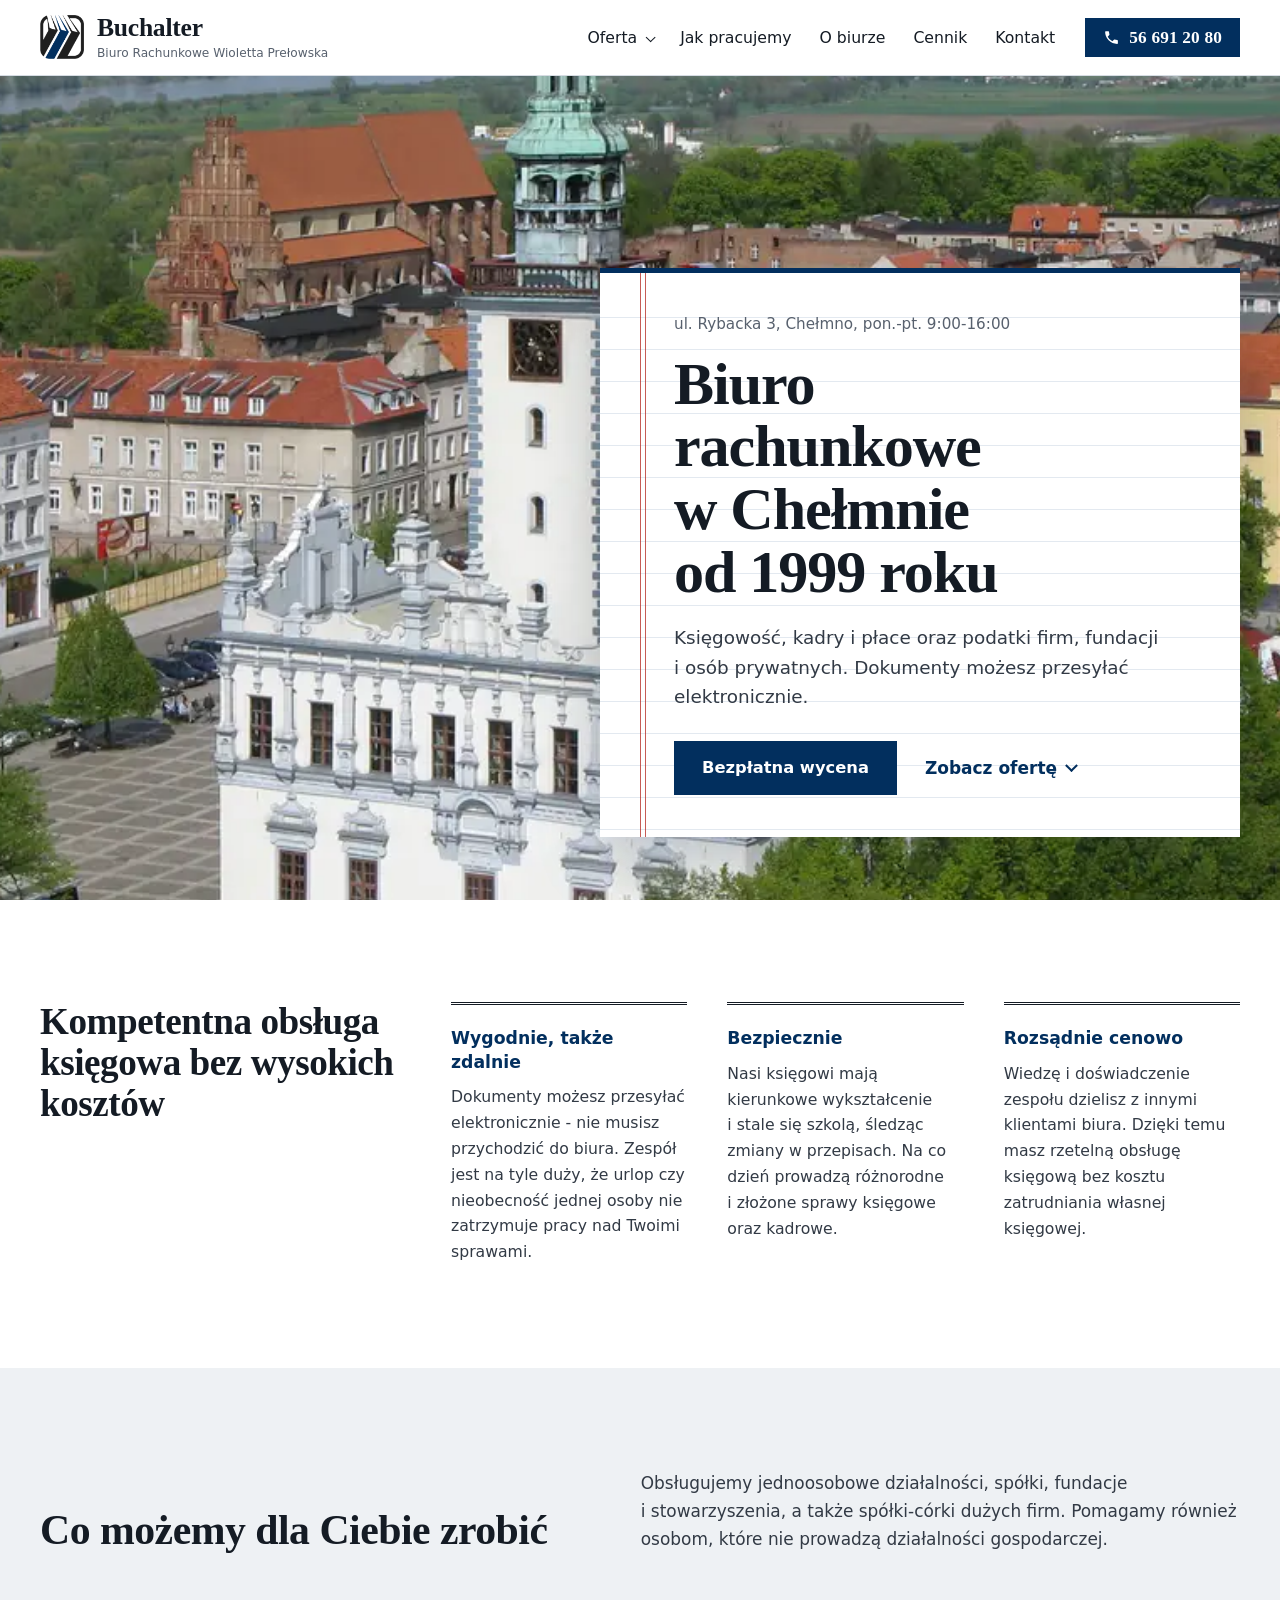
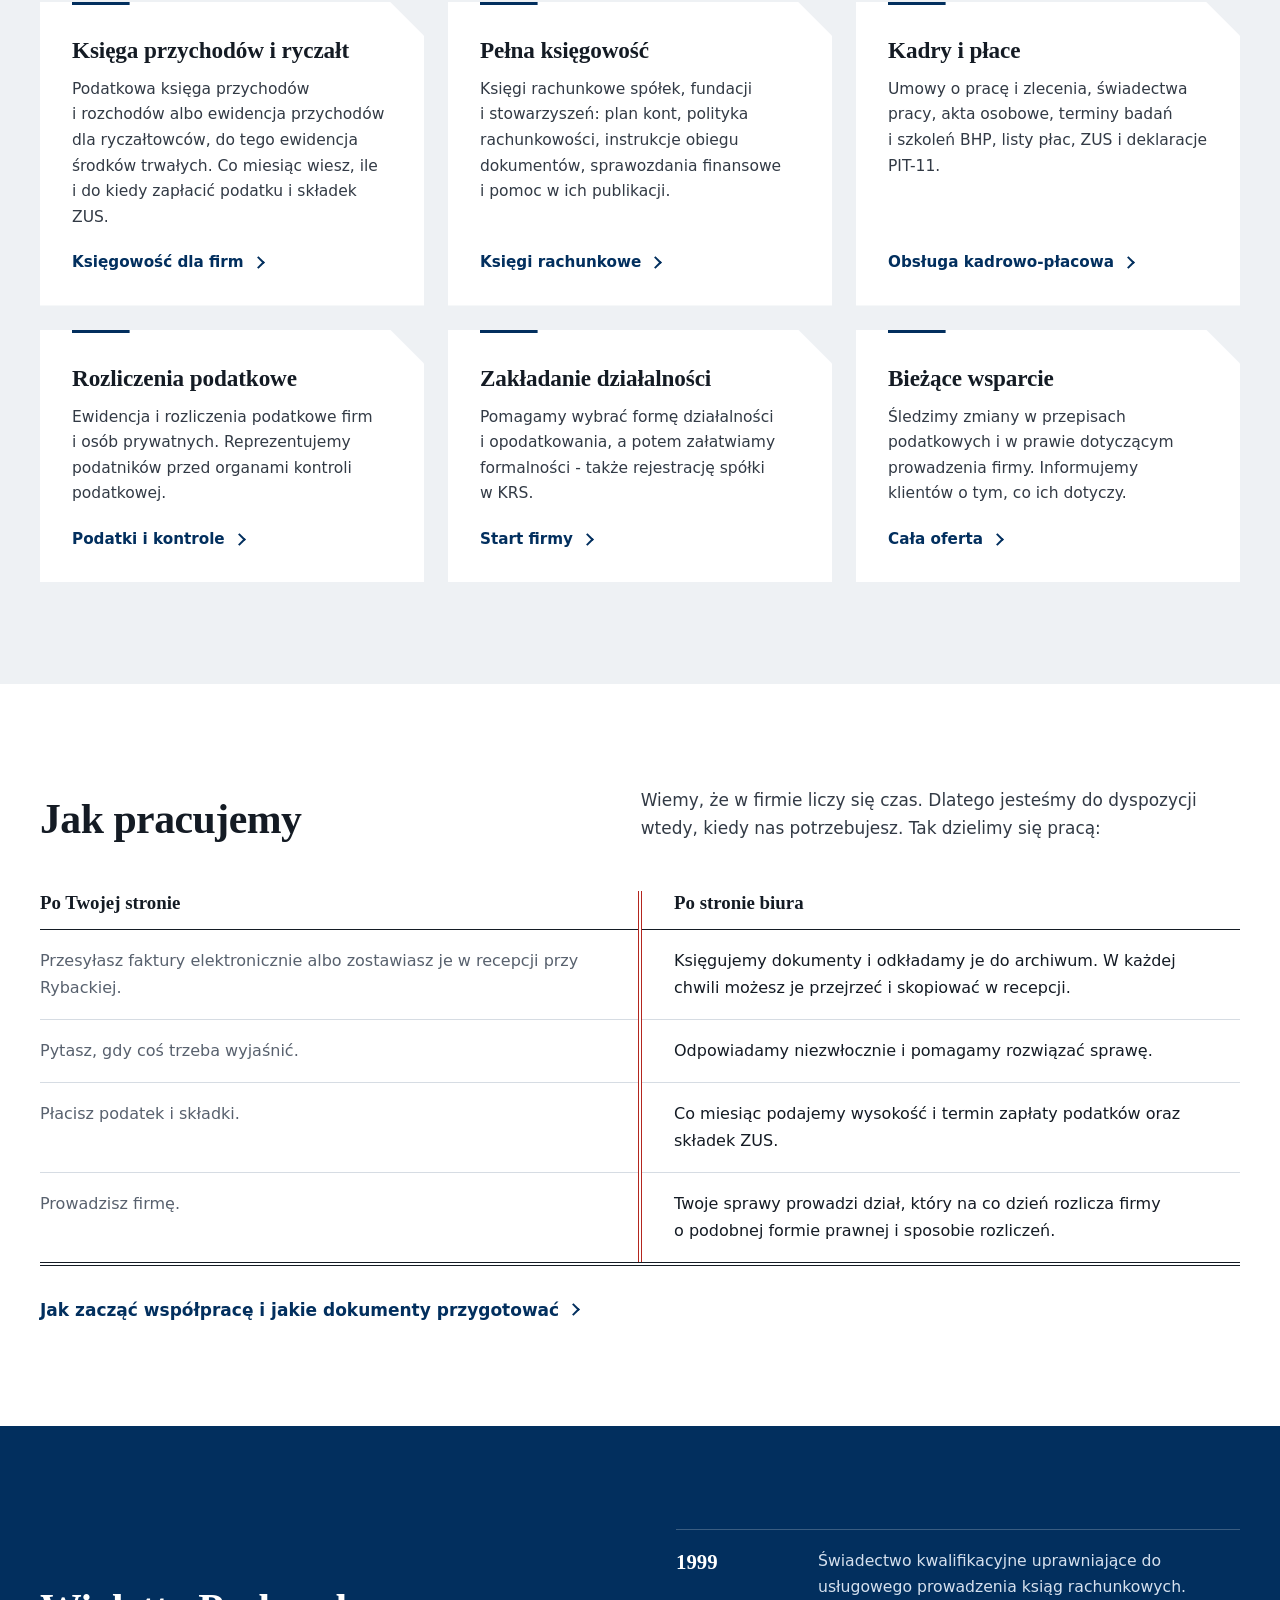
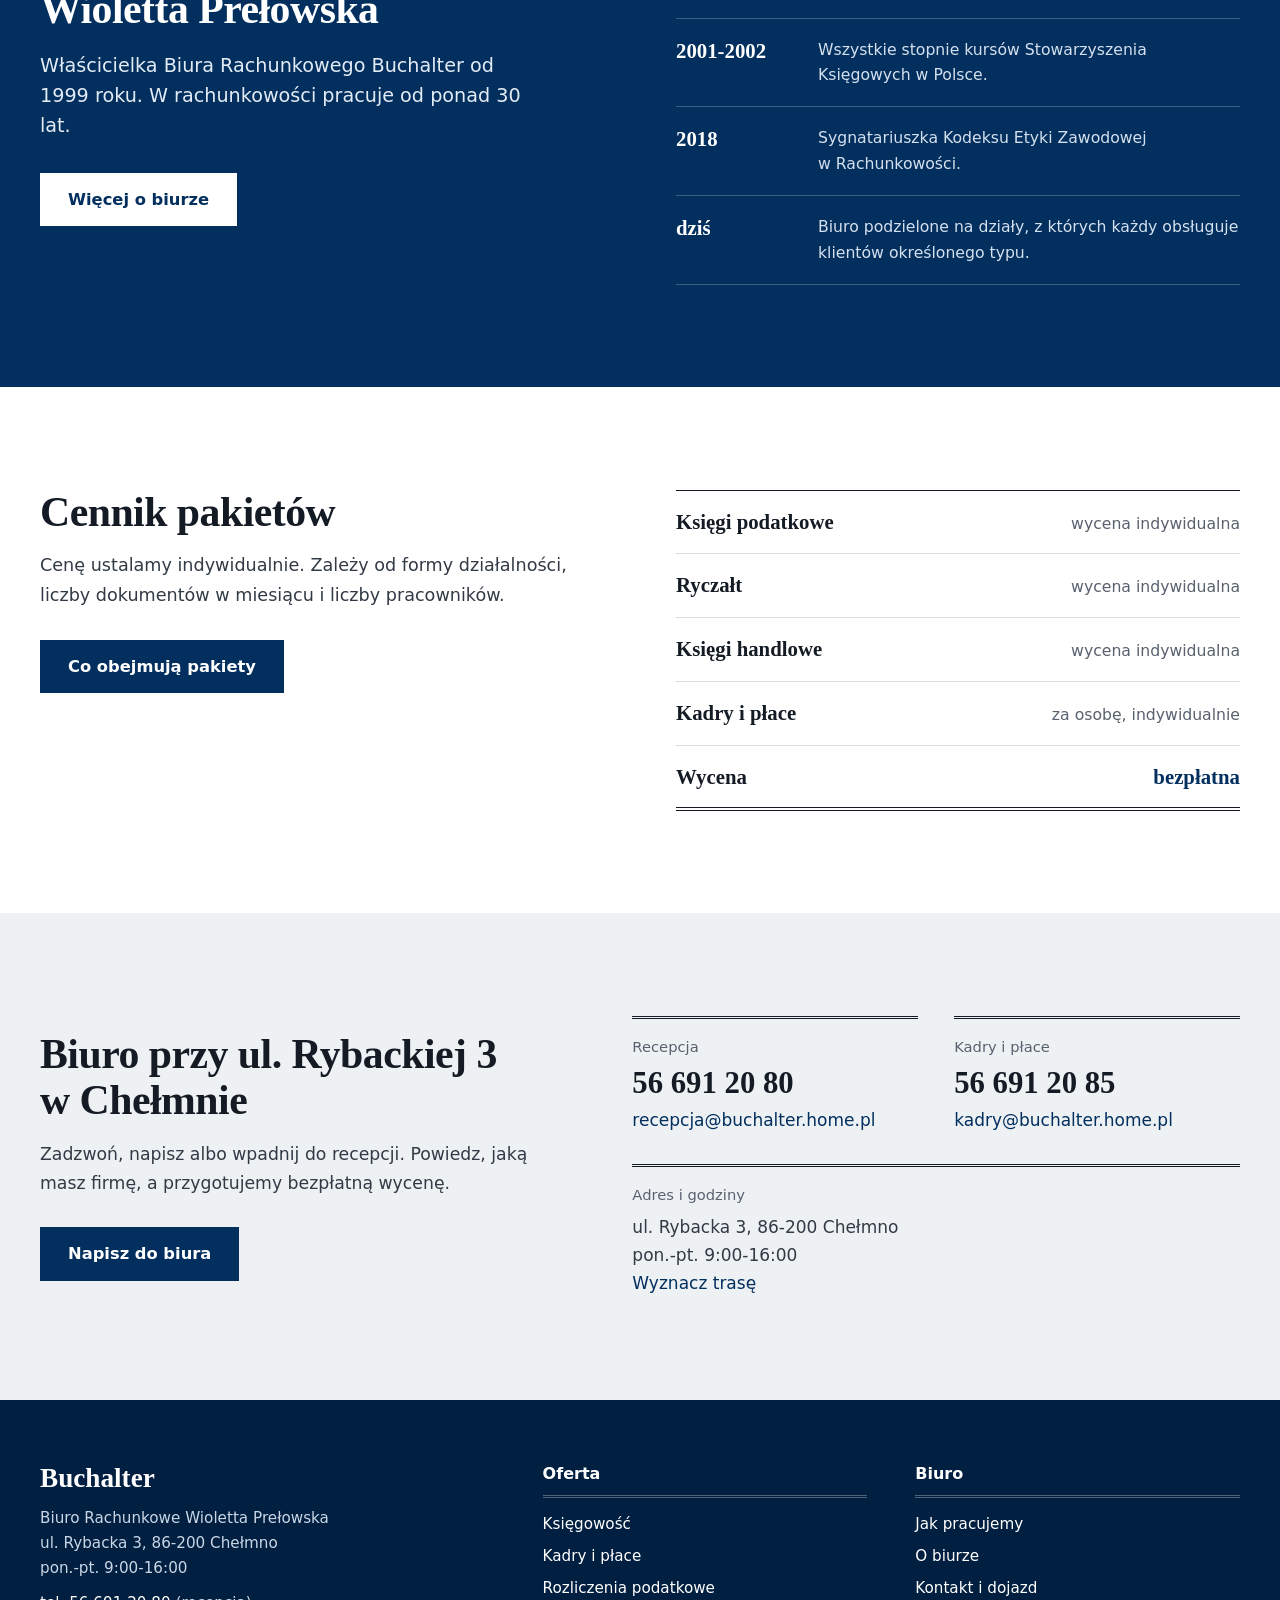
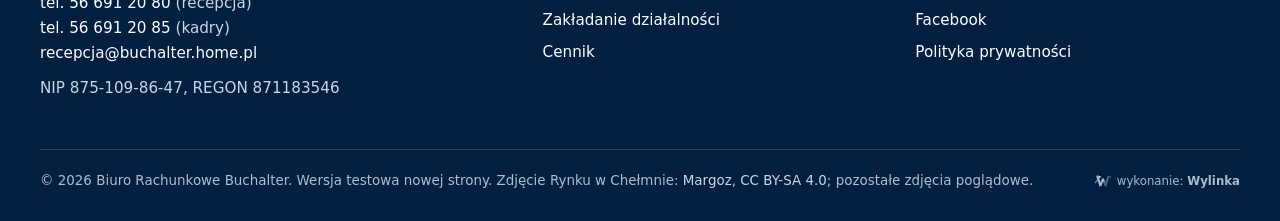
==== commit 3735cd7b: "Nowa szata graficzna: motyw księgi rachunkowej, Source Serif 4 + IBM Plex Sans, hero ze zdjęciem Ryn" ====
--- a/index.html
+++ b/index.html
@@ -18,11 +18,12 @@
 <meta name="geo.region" content="PL-KP">
 <meta name="geo.placename" content="Chełmno">
 <link rel="icon" href="./assets/img/favicon.png">
-<link rel="preload" as="font" type="font/woff2" href="./assets/fonts/quicksand.woff2" crossorigin>
-<link rel="preload" as="font" type="font/woff2" href="./assets/fonts/poppins-400.woff2" crossorigin>
-<link rel="preload" as="image" href="./assets/img/biuro-kalkulator-900.webp" media="(max-width: 760px)">
-<link rel="preload" as="image" href="./assets/img/biuro-kalkulator-1600.webp" media="(min-width: 761px)">
-<link rel="stylesheet" href="./assets/css/style.css?v=1">
+<link rel="preload" as="font" type="font/woff2" href="./assets/fonts/sourceserif4-n-latin.woff2" crossorigin>
+<link rel="preload" as="font" type="font/woff2" href="./assets/fonts/ibmplexsans-n-latin.woff2" crossorigin>
+<link rel="preload" as="image" href="./assets/img/rynek-tel-900.webp" media="(max-width: 760px)">
+<link rel="preload" as="image" imagesrcset="./assets/img/rynek-1000.webp 1000w, ./assets/img/rynek-1600.webp 1600w, ./assets/img/rynek-2400.webp 2400w" imagesizes="100vw" media="(min-width: 761px)">
+<link rel="stylesheet" href="./assets/css/style.css?v=2">
+
 <script type="application/ld+json">{"@context":"https://schema.org","@type":"AccountingService","@id":"https://buchalter.cloud/#biuro","name":"Biuro Rachunkowe Buchalter Wioletta Prełowska","legalName":"BIURO RACHUNKOWE \"BUCHALTER\" PREŁOWSKA WIOLETTA","alternateName":"Buchalter","url":"https://buchalter.cloud/","logo":"https://buchalter.cloud/assets/img/logo.png","image":"https://buchalter.cloud/assets/img/og-buchalter.jpg","telephone":"+48 56 691 20 80","email":"recepcja@buchalter.home.pl","taxID":"8751098647","identifier":[{"@type":"PropertyValue","propertyID":"REGON","value":"871183546"}],"foundingDate":"1999","founder":{"@type":"Person","name":"Wioletta Prełowska"},"address":{"@type":"PostalAddress","streetAddress":"ul. Rybacka 3 lok. 1","postalCode":"86-200","addressLocality":"Chełmno","addressRegion":"kujawsko-pomorskie","addressCountry":"PL"},"areaServed":[{"@type":"City","name":"Chełmno"},{"@type":"AdministrativeArea","name":"powiat chełmiński"}],"contactPoint":[{"@type":"ContactPoint","contactType":"customer service","name":"Recepcja","telephone":"+48 56 691 20 80","email":"recepcja@buchalter.home.pl","availableLanguage":"pl"},{"@type":"ContactPoint","contactType":"kadry i płace","telephone":"+48 56 691 20 85","email":"kadry@buchalter.home.pl","availableLanguage":"pl"}],"knowsAbout":["księgowość","księga przychodów i rozchodów","ryczałt ewidencjonowany","pełna księgowość","kadry i płace","rozliczenia podatkowe","zakładanie działalności gospodarczej"],"openingHoursSpecification":[{"@type":"OpeningHoursSpecification","dayOfWeek":["Monday","Tuesday","Wednesday","Thursday","Friday"],"opens":"09:00","closes":"16:00"}],"sameAs":["https://www.facebook.com/profile.php?id=100063471177071"]}</script>
 </head>
 <body class="dom">
@@ -33,7 +34,7 @@
       <img src="./assets/img/logo.png" alt="" width="40" height="40">
       <span><b>Buchalter</b><small>Biuro Rachunkowe Wioletta Prełowska</small></span>
     </a>
-    <nav class="menu" id="menu" aria-label="Menu główne"><div class="menu-grupa"><a href="./oferta/">Oferta</a><div class="podmenu"><a href="./oferta/ksiegowosc/">Księgowość</a><a href="./oferta/kadry-i-place/">Kadry i płace</a><a href="./oferta/podatki/">Rozliczenia podatkowe</a><a href="./oferta/zakladanie-dzialalnosci/">Zakładanie działalności</a></div></div><a href="./jak-pracujemy/">Jak pracujemy</a><a href="./o-biurze/">O biurze</a><a href="./cennik/">Cennik</a><a href="./kontakt/">Kontakt</a><a class="menu-wycena" href="./kontakt/#formularz">Bezpłatna wycena</a></nav>
+    <nav class="menu" id="menu" aria-label="Menu główne"><div class="menu-grupa"><a href="./oferta/">Oferta</a><div class="podmenu"><a href="./oferta/ksiegowosc/">Księgowość</a><a href="./oferta/kadry-i-place/">Kadry i&nbsp;płace</a><a href="./oferta/podatki/">Rozliczenia podatkowe</a><a href="./oferta/zakladanie-dzialalnosci/">Zakładanie działalności</a></div></div><a href="./jak-pracujemy/">Jak pracujemy</a><a href="./o-biurze/">O&nbsp;biurze</a><a href="./cennik/">Cennik</a><a href="./kontakt/">Kontakt</a><a class="menu-wycena" href="./kontakt/#formularz">Bezpłatna wycena</a></nav>
     <a class="tel-top" href="tel:+48566912080" aria-label="Zadzwoń do biura: 56 691 20 80"><svg viewBox="0 0 24 24" aria-hidden="true"><path d="M6.6 10.8a15.1 15.1 0 0 0 6.6 6.6l2.2-2.2a1 1 0 0 1 1-.25 11.4 11.4 0 0 0 3.6.57 1 1 0 0 1 1 1V20a1 1 0 0 1-1 1A17 17 0 0 1 3 4a1 1 0 0 1 1-1h3.5a1 1 0 0 1 1 1c0 1.25.2 2.45.57 3.57a1 1 0 0 1-.25 1z"/></svg><span>56 691 20 80</span></a>
     <button class="burger" id="burger" type="button" aria-label="Otwórz menu" aria-expanded="false" aria-controls="menu"><span></span><span></span><span></span></button>
   </div>
@@ -42,25 +43,27 @@
 <section class="hero">
   <figure class="hero-foto">
     <picture>
-      <source media="(max-width: 760px)" srcset="./assets/img/biuro-kalkulator-900.webp">
-      <img src="./assets/img/biuro-kalkulator-1600.webp" alt="Kalkulator, pióro i zestawienie finansowe na biurku" width="1600" height="942" fetchpriority="high">
+      <source media="(max-width: 760px)" srcset="./assets/img/rynek-tel-900.webp">
+      <img src="./assets/img/rynek-1600.webp" srcset="./assets/img/rynek-1000.webp 1000w, ./assets/img/rynek-1600.webp 1600w, ./assets/img/rynek-2400.webp 2400w" sizes="100vw" alt="Rynek w Chełmnie z renesansowym ratuszem, widok z góry" width="1600" height="1225" fetchpriority="high">
     </picture>
   </figure>
   <div class="hero-in">
-    <div class="wrap hero-txt">
-      <p class="adres">ul. Rybacka 3, Chełmno - czynne pon.-pt. 9:00-16:00</p>
-      <h1>Księgowość, kadry i podatki Twojej firmy w rzetelnych rękach</h1>
-      <p class="lead">Biuro rachunkowe w Chełmnie, działające od ponad 25 lat. Prowadzimy księgowość i kadry jednoosobowych firm, spółek, fundacji i stowarzyszeń z Chełmna i okolic.</p>
-      <div class="hero-cta" id="heroCta">
-        <a class="btn" href="./kontakt/#formularz">Bezpłatna wycena</a>
-        <a class="link-strz dol" href="#oferta">Zobacz ofertę</a>
-      </div>
-    </div>
-  </div>
-</section>
-
-<section class="dlaczego">
-  <div class="wrap">
+    <div class="wrap">
+      <div class="hero-karta">
+        <p class="adres">ul. Rybacka 3, Chełmno, pon.-pt. 9:00-16:00</p>
+        <h1>Biuro rachunkowe w&nbsp;Chełmnie od&nbsp;1999&nbsp;roku</h1>
+        <p class="lead">Księgowość, kadry i&nbsp;płace oraz podatki firm, fundacji i&nbsp;osób prywatnych. Dokumenty możesz przesyłać elektronicznie.</p>
+        <div class="hero-cta" id="heroCta">
+          <a class="btn" href="./kontakt/#formularz">Bezpłatna wycena</a>
+          <a class="link-strz dol" href="#oferta">Zobacz ofertę</a>
+        </div>
+      </div>
+    </div>
+  </div>
+</section>
+
+<section class="powody">
+  <div class="wrap powody-in">
     <h2>Kompetentna obsługa księgowa bez wysokich kosztów</h2>
     <div class="trzy">
       <div>
@@ -69,11 +72,11 @@
       </div>
       <div>
         <h3>Bezpiecznie</h3>
-        <p>Nasi księgowi mają kierunkowe wykształcenie i stale się szkolą, śledząc zmiany w przepisach. Na co dzień prowadzą różnorodne i złożone sprawy księgowe oraz kadrowe.</p>
+        <p>Nasi księgowi mają kierunkowe wykształcenie i&nbsp;stale się szkolą, śledząc zmiany w&nbsp;przepisach. Na co dzień prowadzą różnorodne i&nbsp;złożone sprawy księgowe oraz kadrowe.</p>
       </div>
       <div>
         <h3>Rozsądnie cenowo</h3>
-        <p>Wiedzę i doświadczenie zespołu dzielisz z innymi klientami biura. Dzięki temu masz rzetelną obsługę księgową bez kosztu zatrudniania własnej księgowej.</p>
+        <p>Wiedzę i&nbsp;doświadczenie zespołu dzielisz z&nbsp;innymi klientami biura. Dzięki temu masz rzetelną obsługę księgową bez kosztu zatrudniania własnej księgowej.</p>
       </div>
     </div>
   </div>
@@ -83,100 +86,110 @@
   <div class="wrap">
     <div class="sek-glowa">
       <h2>Co możemy dla Ciebie zrobić</h2>
-      <p>Obsługujemy jednoosobowe działalności, spółki, fundacje i stowarzyszenia, a także spółki-córki dużych firm. Pomagamy również osobom, które nie prowadzą działalności gospodarczej.</p>
+      <p>Obsługujemy jednoosobowe działalności, spółki, fundacje i&nbsp;stowarzyszenia, a&nbsp;także spółki-córki dużych firm. Pomagamy również osobom, które nie prowadzą działalności gospodarczej.</p>
     </div>
     <div class="uslugi">
-      <article>
-        <h3><a href="./oferta/ksiegowosc/">Księga przychodów i ryczałt</a></h3>
-        <p>Podatkowa księga przychodów i rozchodów albo ewidencja przychodów dla ryczałtowców, do tego ewidencja środków trwałych. Co miesiąc wiesz, ile i do kiedy zapłacić podatku i składek ZUS.</p>
-        <a class="link-strz" href="./oferta/ksiegowosc/">Księgowość dla firm</a>
-      </article>
-      <article>
+      <article class="usluga">
+        <h3><a href="./oferta/ksiegowosc/">Księga przychodów i&nbsp;ryczałt</a></h3>
+        <p>Podatkowa księga przychodów i&nbsp;rozchodów albo ewidencja przychodów dla ryczałtowców, do tego ewidencja środków trwałych. Co miesiąc wiesz, ile i&nbsp;do kiedy zapłacić podatku i&nbsp;składek ZUS.</p>
+        <span class="link-strz" aria-hidden="true">Księgowość dla firm</span>
+      </article>
+      <article class="usluga">
         <h3><a href="./oferta/ksiegowosc/#pelna-ksiegowosc">Pełna księgowość</a></h3>
-        <p>Księgi rachunkowe spółek, fundacji i stowarzyszeń: plan kont, polityka rachunkowości, instrukcje obiegu dokumentów, sprawozdania finansowe i pomoc w ich publikacji.</p>
-        <a class="link-strz" href="./oferta/ksiegowosc/#pelna-ksiegowosc">Księgi rachunkowe</a>
-      </article>
-      <article>
-        <h3><a href="./oferta/kadry-i-place/">Kadry i płace</a></h3>
-        <ul>
-          <li>umowy o pracę i zlecenia, świadectwa pracy</li>
-          <li>akta osobowe, badania lekarskie, szkolenia BHP</li>
-          <li>listy płac, ZUS, deklaracje PIT-11</li>
-        </ul>
-        <a class="link-strz" href="./oferta/kadry-i-place/">Obsługa kadrowo-płacowa</a>
-      </article>
-      <article>
+        <p>Księgi rachunkowe spółek, fundacji i&nbsp;stowarzyszeń: plan kont, polityka rachunkowości, instrukcje obiegu dokumentów, sprawozdania finansowe i&nbsp;pomoc w&nbsp;ich publikacji.</p>
+        <span class="link-strz" aria-hidden="true">Księgi rachunkowe</span>
+      </article>
+      <article class="usluga">
+        <h3><a href="./oferta/kadry-i-place/">Kadry i&nbsp;płace</a></h3>
+        <p>Umowy o&nbsp;pracę i&nbsp;zlecenia, świadectwa pracy, akta osobowe, terminy badań i&nbsp;szkoleń BHP, listy płac, ZUS i&nbsp;deklaracje PIT-11.</p>
+        <span class="link-strz" aria-hidden="true">Obsługa kadrowo-płacowa</span>
+      </article>
+      <article class="usluga">
         <h3><a href="./oferta/podatki/">Rozliczenia podatkowe</a></h3>
-        <p>Ewidencja i rozliczenia podatkowe firm i osób prywatnych. Reprezentujemy podatników przed organami kontroli podatkowej.</p>
-        <a class="link-strz" href="./oferta/podatki/">Podatki i kontrole</a>
-      </article>
-      <article>
+        <p>Ewidencja i&nbsp;rozliczenia podatkowe firm i&nbsp;osób prywatnych. Reprezentujemy podatników przed organami kontroli podatkowej.</p>
+        <span class="link-strz" aria-hidden="true">Podatki i&nbsp;kontrole</span>
+      </article>
+      <article class="usluga">
         <h3><a href="./oferta/zakladanie-dzialalnosci/">Zakładanie działalności</a></h3>
-        <p>Pomagamy wybrać formę działalności i opodatkowania, a potem załatwiamy formalności - także rejestrację spółki w KRS.</p>
-        <a class="link-strz" href="./oferta/zakladanie-dzialalnosci/">Start firmy</a>
-      </article>
-      <article>
+        <p>Pomagamy wybrać formę działalności i&nbsp;opodatkowania, a&nbsp;potem załatwiamy formalności - także rejestrację spółki w&nbsp;KRS.</p>
+        <span class="link-strz" aria-hidden="true">Start firmy</span>
+      </article>
+      <article class="usluga">
         <h3><a href="./oferta/#wsparcie">Bieżące wsparcie</a></h3>
-        <p>Śledzimy zmiany w przepisach podatkowych i w prawie dotyczącym prowadzenia firmy. Informujemy klientów o tym, co ich dotyczy.</p>
-        <a class="link-strz" href="./oferta/">Cała oferta</a>
-      </article>
-    </div>
-  </div>
-</section>
-
-<section>
-  <div class="wrap dwie">
-    <figure class="foto"><img src="./assets/img/notatnik-1000.webp" srcset="./assets/img/notatnik-640.webp 640w, ./assets/img/notatnik-1000.webp 1000w" sizes="(max-width: 960px) 100vw, 560px" alt="Laptop, notatnik i okulary na biurku" width="1000" height="667" loading="lazy"></figure>
-    <div>
+        <p>Śledzimy zmiany w&nbsp;przepisach podatkowych i&nbsp;w&nbsp;prawie dotyczącym prowadzenia firmy. Informujemy klientów o&nbsp;tym, co ich dotyczy.</p>
+        <span class="link-strz" aria-hidden="true">Cała oferta</span>
+      </article>
+    </div>
+  </div>
+</section>
+
+<section class="wspolpraca">
+  <div class="wrap">
+    <div class="sek-glowa">
       <h2>Jak pracujemy</h2>
-      <p class="lead2">Wiemy, że w firmie liczy się czas. Dlatego jesteśmy do dyspozycji wtedy, kiedy nas potrzebujesz.</p>
-      <ul class="punkty">
-        <li><b>Szybkie odpowiedzi.</b> Niezwłocznie odpowiadamy na pytania i pomagamy, gdy trzeba coś wyjaśnić.</li>
-        <li><b>Dokumenty elektronicznie albo w biurze.</b> Faktury możesz przesyłać w wersji elektronicznej albo zostawić w recepcji przy Rybackiej.</li>
-        <li><b>Porządek w archiwum.</b> Zaksięgowane dokumenty archiwizujemy. W każdej chwili możesz je przejrzeć i skopiować w recepcji.</li>
-        <li><b>Działy według rodzaju klientów.</b> Każdy dział zajmuje się firmami o podobnej formie prawnej i sposobie rozliczeń.</li>
-      </ul>
-      <a class="link-strz po-liscie" href="./jak-pracujemy/">Jak zacząć współpracę i jakie dokumenty przygotować</a>
-    </div>
-  </div>
-</section>
-
-<section class="niebieskie">
+      <p>Wiemy, że w&nbsp;firmie liczy się czas. Dlatego jesteśmy do dyspozycji wtedy, kiedy nas potrzebujesz. Tak dzielimy się pracą:</p>
+    </div>
+    <table class="ksiega">
+      <caption class="sr">Podział pracy między klientem a&nbsp;biurem</caption>
+      <thead><tr><th scope="col">Po Twojej stronie</th><th scope="col">Po stronie biura</th></tr></thead>
+      <tbody>
+        <tr><td>Przesyłasz faktury elektronicznie albo zostawiasz je w&nbsp;recepcji przy Rybackiej.</td><td>Księgujemy dokumenty i&nbsp;odkładamy je do archiwum. W&nbsp;każdej chwili możesz je przejrzeć i&nbsp;skopiować w&nbsp;recepcji.</td></tr>
+        <tr><td>Pytasz, gdy coś trzeba wyjaśnić.</td><td>Odpowiadamy niezwłocznie i&nbsp;pomagamy rozwiązać sprawę.</td></tr>
+        <tr><td>Płacisz podatek i&nbsp;składki.</td><td>Co miesiąc podajemy wysokość i&nbsp;termin zapłaty podatków oraz składek ZUS.</td></tr>
+        <tr><td>Prowadzisz firmę.</td><td>Twoje sprawy prowadzi dział, który na co dzień rozlicza firmy o&nbsp;podobnej formie prawnej i&nbsp;sposobie rozliczeń.</td></tr>
+      </tbody>
+    </table>
+    <a class="link-strz po-liscie" href="./jak-pracujemy/">Jak zacząć współpracę i&nbsp;jakie dokumenty przygotować</a>
+  </div>
+</section>
+
+<section class="wlascicielka">
   <div class="wrap dwie">
     <div class="ob-glowa">
-      <img src="./assets/img/logo.png" alt="" width="72" height="72" loading="lazy">
       <h2>Wioletta Prełowska</h2>
-      <p>Właścicielka Biura Rachunkowego Buchalter od 1999 roku. W rachunkowości pracuje od ponad 30 lat.</p>
-    </div>
-    <div class="ob-tekst">
-      <p>Od 1999 roku ma świadectwo kwalifikacyjne uprawniające do usługowego prowadzenia ksiąg rachunkowych. Ukończyła wszystkie stopnie kursów Stowarzyszenia Księgowych w Polsce, a od 2018 roku jest sygnatariuszką Kodeksu Etyki Zawodowej w Rachunkowości.</p>
-      <p>Biuro jest podzielone na działy. Każdy z nich specjalizuje się w obsłudze klientów określonego typu, więc Twoją firmę prowadzą osoby, które na co dzień rozliczają podobne firmy.</p>
-      <a class="btn-out" href="./o-biurze/">Więcej o biurze</a>
-    </div>
-  </div>
-</section>
-
-<section>
-  <div class="wrap pasek-cennik">
+      <p>Właścicielka Biura Rachunkowego Buchalter od 1999 roku. W&nbsp;rachunkowości pracuje od ponad 30 lat.</p>
+      <a class="btn btn-jasny" href="./o-biurze/">Więcej o&nbsp;biurze</a>
+    </div>
+    <ul class="sciezka">
+      <li><span>1999</span><p>Świadectwo kwalifikacyjne uprawniające do usługowego prowadzenia ksiąg rachunkowych.</p></li>
+      <li><span>2001-2002</span><p>Wszystkie stopnie kursów Stowarzyszenia Księgowych w&nbsp;Polsce.</p></li>
+      <li><span>2018</span><p>Sygnatariuszka Kodeksu Etyki Zawodowej w&nbsp;Rachunkowości.</p></li>
+      <li><span>dziś</span><p>Biuro podzielone na działy, z&nbsp;których każdy obsługuje klientów określonego typu.</p></li>
+    </ul>
+  </div>
+</section>
+
+<section class="cennik-sek">
+  <div class="wrap dwie dwie-gora">
     <div>
       <h2>Cennik pakietów</h2>
-      <p>Księgi podatkowe, ryczałt, księgi handlowe oraz kadry i płace. Sprawdź, co obejmuje każdy pakiet - cenę ustalamy indywidualnie, a wycena jest bezpłatna.</p>
-    </div>
-    <a class="btn" href="./cennik/">Zobacz cennik</a>
+      <p class="lead2">Cenę ustalamy indywidualnie. Zależy od formy działalności, liczby dokumentów w&nbsp;miesiącu i&nbsp;liczby pracowników.</p>
+      <a class="btn" href="./cennik/">Co obejmują pakiety</a>
+    </div>
+    <table class="rachunek">
+      <caption class="sr">Pakiety usług księgowych</caption>
+      <tbody>
+        <tr><th scope="row">Księgi podatkowe</th><td>wycena indywidualna</td></tr>
+        <tr><th scope="row">Ryczałt</th><td>wycena indywidualna</td></tr>
+        <tr><th scope="row">Księgi handlowe</th><td>wycena indywidualna</td></tr>
+        <tr><th scope="row">Kadry i&nbsp;płace</th><td>za osobę, indywidualnie</td></tr>
+      </tbody>
+      <tfoot><tr><th scope="row">Wycena</th><td>bezpłatna</td></tr></tfoot>
+    </table>
   </div>
 </section>
 
 <section class="kontakt-pas">
   <div class="wrap kontakt-pas-in">
     <div>
-      <h2>Biuro przy ul. Rybackiej 3 w Chełmnie</h2>
-      <p>Zadzwoń, napisz albo wpadnij do recepcji. Powiedz, jaką masz firmę, a przygotujemy bezpłatną wycenę.</p>
-      <a class="btn btn-jasny" href="./kontakt/#formularz">Napisz do biura</a>
-    </div>
-    <dl>
-      <div><dt>Recepcja</dt><dd><a href="tel:+48566912080">56 691 20 80</a><br><a href="mailto:recepcja@buchalter.home.pl">recepcja@buchalter.home.pl</a></dd></div>
-      <div><dt>Kadry i płace</dt><dd><a href="tel:+48566912085">56 691 20 85</a></dd></div>
-      <div><dt>Adres i godziny</dt><dd>ul. Rybacka 3, 86-200 Chełmno<br>pon.-pt. 9:00-16:00<br><a href="https://www.google.com/maps/dir/?api=1&amp;destination=Rybacka+3%2C+86-200+Che%C5%82mno" target="_blank" rel="noopener">Wyznacz trasę</a></dd></div>
+      <h2>Biuro przy ul. Rybackiej 3 w&nbsp;Chełmnie</h2>
+      <p>Zadzwoń, napisz albo wpadnij do recepcji. Powiedz, jaką masz firmę, a&nbsp;przygotujemy bezpłatną wycenę.</p>
+      <a class="btn" href="./kontakt/#formularz">Napisz do biura</a>
+    </div>
+    <dl class="telefony">
+      <div><dt>Recepcja</dt><dd><a class="nr" href="tel:+48566912080">56 691 20 80</a><a href="mailto:recepcja@buchalter.home.pl">recepcja@buchalter.home.pl</a></dd></div>
+      <div><dt>Kadry i&nbsp;płace</dt><dd><a class="nr" href="tel:+48566912085">56 691 20 85</a><a href="mailto:kadry@buchalter.home.pl">kadry@buchalter.home.pl</a></dd></div>
+      <div><dt>Adres i&nbsp;godziny</dt><dd>ul. Rybacka 3, 86-200 Chełmno<br>pon.-pt. 9:00-16:00<br><a href="https://www.google.com/maps/dir/?api=1&amp;destination=Rybacka+3%2C+86-200+Che%C5%82mno" target="_blank" rel="noopener">Wyznacz trasę</a></dd></div>
     </dl>
   </div>
 </section>
@@ -191,15 +204,15 @@
     </div>
     <div>
       <h2>Oferta</h2>
-      <ul><li><a href="./oferta/ksiegowosc/">Księgowość</a></li><li><a href="./oferta/kadry-i-place/">Kadry i płace</a></li><li><a href="./oferta/podatki/">Rozliczenia podatkowe</a></li><li><a href="./oferta/zakladanie-dzialalnosci/">Zakładanie działalności</a></li><li><a href="./cennik/">Cennik</a></li></ul>
+      <ul><li><a href="./oferta/ksiegowosc/">Księgowość</a></li><li><a href="./oferta/kadry-i-place/">Kadry i&nbsp;płace</a></li><li><a href="./oferta/podatki/">Rozliczenia podatkowe</a></li><li><a href="./oferta/zakladanie-dzialalnosci/">Zakładanie działalności</a></li><li><a href="./cennik/">Cennik</a></li></ul>
     </div>
     <div>
       <h2>Biuro</h2>
-      <ul><li><a href="./jak-pracujemy/">Jak pracujemy</a></li><li><a href="./o-biurze/">O biurze</a></li><li><a href="./kontakt/">Kontakt i dojazd</a></li><li><a href="https://www.facebook.com/profile.php?id=100063471177071" rel="noopener" target="_blank">Facebook</a></li><li><a href="./polityka-prywatnosci/">Polityka prywatności</a></li></ul>
+      <ul><li><a href="./jak-pracujemy/">Jak pracujemy</a></li><li><a href="./o-biurze/">O&nbsp;biurze</a></li><li><a href="./kontakt/">Kontakt i&nbsp;dojazd</a></li><li><a href="https://www.facebook.com/profile.php?id=100063471177071" rel="noopener" target="_blank">Facebook</a></li><li><a href="./polityka-prywatnosci/">Polityka prywatności</a></li></ul>
     </div>
   </div>
   <div class="wrap stopka-dol">
-    <span>&copy; 2026 Biuro Rachunkowe Buchalter. Wersja testowa nowej strony, zdjęcia poglądowe.</span>
+    <span>&copy; 2026 Biuro Rachunkowe Buchalter. Wersja testowa nowej strony. Zdjęcie Rynku w&nbsp;Chełmnie: <a href="https://commons.wikimedia.org/wiki/File:Che%C5%82mno_Market_Square.jpg" rel="noopener" target="_blank">Margoz</a>, <a href="https://creativecommons.org/licenses/by-sa/4.0/deed.pl" rel="noopener" target="_blank">CC BY-SA 4.0</a>; pozostałe zdjęcia poglądowe.</span>
     <a class="wylinka-badge" href="https://wylinka.pl/?utm_source=buchalter.cloud&amp;utm_medium=stopka&amp;utm_campaign=wykonanie" rel="noopener" title="Strona wykonana przez Wylinka"><svg viewBox="0 0 64 64" aria-hidden="true" focusable="false" fill="currentColor"><path d="M9.8 22.8l-1.2-7.9 2.2-3.7 15.5 4.6-.5 1.5-7.2 5.5 4.7 15.6 5-15.6 7 0 4.1 12.7-4.2-.9-2.6 1.8-.8-2.2-5.3 15.6-4.3 0 .4 .2-2.1 2.8-1.3-1.1 1.1-1.4-3.1 .2-.1-1.7 2.2-.1-5.7-16.5-4.8 .6-.8 3.1 0 .5-.3 .5 .8 2.2-1.6 .5-.4-1.3-.8 1.6-1.5-.8 .8-1.6-1.4 .6-.6-1.6 2.3-.8 .2-.4 1.3-4.8 5.9-.8-2.4-6.9zM15.2 13.7l-.1-.4-.4 .8-.1 .8 .1 1 .1 .4 .3 .7 .3-.9 .1-.7 0-.8z"/><path class="wy-pod" d="M37.1 49.8l-4.5-13.3 2.6-1.8 4.2 .9 .9 2.8 3-9.7 0-.5 .1-.8 3.2-8.4 .5-1 .6-1 .9-1.1 1.3-1 1.1-.7 1.4-.5 1.4-.3 .7 0 .9 0 1.2 .3 1.4 .6 .8 .5 .7 .7 .6 .7 .5 .9 .3 .9 .1 .9 0 .8-.2 .9-.5 .9-.5 .6-.7 .5-.7 .3-.1-.1 0-.1 .5-.5 .3-.7 .2-.5 0-.6-.1-.6-.3-.7-.4-.5-.4-.4-.5-.3-.6-.3-.7 0-.7 .1-.6 .1-.5 .4-.5 .5-.3 .5-.2 .7-.1 1.5-1.4 5.1-.8 3.3-.3 .7-.5 .7-6 17.5 1.9 .1-.1 1.7-3.1-.2 1.1 1.4-1.3 1.1-2.1-2.8 .4-.2z"/><path class="wy-old" d="M40.8 50l.4-.2-4.1 0-4.2-12.5 2.5-1.7 4.3 .9 .6 1.9 .6-1.6 0-.3 2.4-7.8 0-.5 .1-.8 3.2-8.4 .4-.8 .6-.9 .9-1.2 .9-.9 1.3-.8 1.4-.6 1.2-.3 1.4-.1 1.3 .1 .6 .2 .8 .3 1.1 .6 .9 .7 .7 .9 .5 .9 .3 .9 .1 1.1-.1 .9-.3 .9-.4 .7-.6 .7-.6 .4-.6 .2-.1-.1 0-.1 .5-.5 .3-.7 .2-.5 0-.5-.1-.6-.2-.6-.3-.5-.4-.5-.5-.3-.6-.3-.7-.1-.6 0-.6 .1-.6 .3-.6 .5-.3 .4-.2 .5-.1 .5-.1 1.5-1.4 5.1-.8 3.3-.3 .7-.5 .7-6 17.5 1.9 .1-.1 1.7-3.1-.2 1.1 1.4-1.3 1.1zM49.6 17.1l.6 1.7-1.5 1.9 .4 .4 1.8-2.1-.7-2.1zM48.1 28.3l.5 1.8-1.7 1.8 .4 .4 1.9-2-.6-2.2zM37.9 41.7l1.7-1.5-.4-.4-1.7 1.4zM42.6 38.7l-1.5 2.8 1.1 2-1.3 2.6 .5 .2 1.5-2.8-1.1-2 1.4-2.5z"/></svg><span>wykonanie: <b>Wylinka</b></span></a>
   </div>
 </footer>
--- a/assets/css/style.css
+++ b/assets/css/style.css
@@ -1,228 +1,307 @@
-/* Buchalter - Biuro Rachunkowe Wioletta Prełowska, Chełmno. Wersja testowa strony. */
-@font-face{font-family:Poppins;font-style:normal;font-weight:400;font-display:swap;src:url(../fonts/poppins-400-ext.woff2) format("woff2");unicode-range:U+0100-02BA,U+02BD-02C5,U+02C7-02CC,U+02CE-02D7,U+02DD-02FF,U+0304,U+0308,U+0329,U+1D00-1DBF,U+1E00-1E9F,U+1EF2-1EFF,U+2020,U+20A0-20AB,U+20AD-20C4,U+2113,U+2C60-2C7F,U+A720-A7FF}
-@font-face{font-family:Poppins;font-style:normal;font-weight:400;font-display:swap;src:url(../fonts/poppins-400.woff2) format("woff2");unicode-range:U+0000-00FF,U+0131,U+0152-0153,U+02BB-02BC,U+02C6,U+02DA,U+02DC,U+0304,U+0308,U+0329,U+2000-206F,U+20AC,U+2122,U+2191,U+2193,U+2212,U+2215,U+FEFF,U+FFFD}
-@font-face{font-family:Poppins;font-style:normal;font-weight:500;font-display:swap;src:url(../fonts/poppins-500-ext.woff2) format("woff2");unicode-range:U+0100-02BA,U+02BD-02C5,U+02C7-02CC,U+02CE-02D7,U+02DD-02FF,U+0304,U+0308,U+0329,U+1D00-1DBF,U+1E00-1E9F,U+1EF2-1EFF,U+2020,U+20A0-20AB,U+20AD-20C4,U+2113,U+2C60-2C7F,U+A720-A7FF}
-@font-face{font-family:Poppins;font-style:normal;font-weight:500;font-display:swap;src:url(../fonts/poppins-500.woff2) format("woff2");unicode-range:U+0000-00FF,U+0131,U+0152-0153,U+02BB-02BC,U+02C6,U+02DA,U+02DC,U+0304,U+0308,U+0329,U+2000-206F,U+20AC,U+2122,U+2191,U+2193,U+2212,U+2215,U+FEFF,U+FFFD}
-@font-face{font-family:Quicksand;font-style:normal;font-weight:600 700;font-display:swap;src:url(../fonts/quicksand-ext.woff2) format("woff2");unicode-range:U+0100-02BA,U+02BD-02C5,U+02C7-02CC,U+02CE-02D7,U+02DD-02FF,U+0304,U+0308,U+0329,U+1D00-1DBF,U+1E00-1E9F,U+1EF2-1EFF,U+2020,U+20A0-20AB,U+20AD-20C4,U+2113,U+2C60-2C7F,U+A720-A7FF}
-@font-face{font-family:Quicksand;font-style:normal;font-weight:600 700;font-display:swap;src:url(../fonts/quicksand.woff2) format("woff2");unicode-range:U+0000-00FF,U+0131,U+0152-0153,U+02BB-02BC,U+02C6,U+02DA,U+02DC,U+0304,U+0308,U+0329,U+2000-206F,U+20AC,U+2122,U+2191,U+2193,U+2212,U+2215,U+FEFF,U+FFFD}
+/* Buchalter - Biuro Rachunkowe Wioletta Prełowska, Chełmno. Wersja testowa strony.
+   System: granat i grafit z logo, szeryf Source Serif 4 (nawiązanie do szeryfowego znaku "BUCHALTER"),
+   IBM Plex Sans w treści, cyfry tabelaryczne. Motyw księgi: liniatura, podwójna kreska sumy, czerwony margines. */
+@font-face{font-family:"Source Serif 4";font-style:normal;font-weight:400 700;font-display:swap;src:url(../fonts/sourceserif4-n-latin-ext.woff2) format("woff2");unicode-range:U+0100-02BA,U+02BD-02C5,U+02C7-02CC,U+02CE-02D7,U+02DD-02FF,U+0304,U+0308,U+0329,U+1D00-1DBF,U+1E00-1E9F,U+1EF2-1EFF,U+2020,U+20A0-20AB,U+20AD-20C4,U+2113,U+2C60-2C7F,U+A720-A7FF}
+@font-face{font-family:"Source Serif 4";font-style:normal;font-weight:400 700;font-display:swap;src:url(../fonts/sourceserif4-n-latin.woff2) format("woff2");unicode-range:U+0000-00FF,U+0131,U+0152-0153,U+02BB-02BC,U+02C6,U+02DA,U+02DC,U+0304,U+0308,U+0329,U+2000-206F,U+20AC,U+2122,U+2191,U+2193,U+2212,U+2215,U+FEFF,U+FFFD}
+@font-face{font-family:"IBM Plex Sans";font-style:normal;font-weight:400 600;font-display:swap;src:url(../fonts/ibmplexsans-n-latin-ext.woff2) format("woff2");unicode-range:U+0100-02BA,U+02BD-02C5,U+02C7-02CC,U+02CE-02D7,U+02DD-02FF,U+0304,U+0308,U+0329,U+1D00-1DBF,U+1E00-1E9F,U+1EF2-1EFF,U+2020,U+20A0-20AB,U+20AD-20C4,U+2113,U+2C60-2C7F,U+A720-A7FF}
+@font-face{font-family:"IBM Plex Sans";font-style:normal;font-weight:400 600;font-display:swap;src:url(../fonts/ibmplexsans-n-latin.woff2) format("woff2");unicode-range:U+0000-00FF,U+0131,U+0152-0153,U+02BB-02BC,U+02C6,U+02DA,U+02DC,U+0304,U+0308,U+0329,U+2000-206F,U+20AC,U+2122,U+2191,U+2193,U+2212,U+2215,U+FEFF,U+FFFD}
 
 :root{
-  --navy:#0a3563;
-  --navy-2:#0d4483;
-  --ink:#1d2430;
-  --txt:#3c4655;
-  --mut:#5f6a7a;
+  --granat:#022f5e;      /* grzbiet księgi w logo */
+  --granat-2:#0b4380;
+  --granat-ciem:#011f40;
+  --grafit:#1f1f1f;      /* pozostałe grzbiety w logo */
+  --ink:#141b24;
+  --txt:#323a45;
+  --mut:#58616e;
   --bg:#ffffff;
-  --tlo:#f3f5f8;
-  --tlo-n:#e9eef5;
-  --linia:#dde3ea;
-  --hdr:68px;
+  --szary:#eef1f4;
+  --linia:#d6dce3;
+  --liniatura:#e3e9f0;
+  --czerw:#b3261e;       /* czerwony margines księgi */
+  --serif:"Source Serif 4",Georgia,"Times New Roman",serif;
+  --sans:"IBM Plex Sans",system-ui,-apple-system,"Segoe UI",sans-serif;
+  --hdr:76px;
 }
 *{box-sizing:border-box}
 html{scroll-behavior:smooth;scroll-padding-top:calc(var(--hdr) + 12px);-webkit-text-size-adjust:100%}
-body{margin:0;background:var(--bg);color:var(--txt);font:400 1rem/1.65 Poppins,system-ui,-apple-system,"Segoe UI",sans-serif;overflow-x:hidden}
+body{margin:0;background:var(--bg);color:var(--txt);font:400 1.0625rem/1.65 var(--sans);overflow-x:hidden;font-variant-numeric:tabular-nums}
 img{display:block;max-width:100%;height:auto}
-a{color:var(--navy)}
-h1,h2,h3{font-family:Quicksand,Poppins,sans-serif;color:var(--ink);font-weight:700;margin:0;letter-spacing:-.01em}
-h2{font-size:clamp(1.6rem,1.2rem + 1.5vw,2.3rem);line-height:1.18}
-h3{font-size:1.18rem;line-height:1.3}
+a{color:var(--granat);text-underline-offset:.18em;text-decoration-thickness:1px}
+h1,h2,h3{font-family:var(--serif);color:var(--ink);font-weight:600;margin:0;font-optical-sizing:auto}
+h1{font-size:clamp(2.35rem,1.2rem + 3.2vw,4.1rem);line-height:1.04;letter-spacing:-.018em}
+h2{font-size:clamp(1.85rem,1.25rem + 1.7vw,2.85rem);line-height:1.1;letter-spacing:-.012em}
+h3{font-size:1.4rem;line-height:1.25;letter-spacing:-.005em}
 p{margin:0}
-.wrap{width:min(1180px,100% - 40px);margin-inline:auto}
-section{padding:clamp(56px,7vw,100px) 0}
-.skip{position:absolute;left:12px;top:-60px;z-index:100;background:var(--navy);color:#fff;padding:10px 16px;border-radius:6px;text-decoration:none}
+.sr{position:absolute;width:1px;height:1px;overflow:hidden;clip:rect(0 0 0 0);white-space:nowrap}
+.wrap{width:min(1200px,100% - 48px);margin-inline:auto}
+section{padding:clamp(64px,8vw,120px) 0}
+.skip{position:absolute;left:12px;top:-60px;z-index:100;background:var(--granat);color:#fff;padding:10px 16px;text-decoration:none}
 .skip:focus{top:10px}
-:focus-visible{outline:2px solid var(--navy);outline-offset:2px}
-
-/* naglowek */
-.top{position:sticky;top:0;z-index:50;background:rgba(255,255,255,.97);backdrop-filter:saturate(1.4) blur(8px);box-shadow:0 1px 0 var(--linia)}
-.top-in{height:var(--hdr);display:flex;align-items:center;gap:28px}
-.marka{display:flex;align-items:center;gap:12px;text-decoration:none;min-width:0;margin-right:auto}
-.marka img{width:40px;height:40px;flex:none}
-.marka span{display:flex;flex-direction:column;line-height:1.2;min-width:0}
-.marka b{font:700 1.3rem/1.1 Quicksand,sans-serif;color:var(--ink)}
-.marka small{font-size:.74rem;color:var(--mut);white-space:nowrap;overflow:hidden;text-overflow:ellipsis}
-.menu{display:flex;align-items:center;gap:26px}
-.menu a{color:var(--ink);text-decoration:none;font-weight:500;font-size:.95rem;white-space:nowrap;padding:6px 0;border-bottom:2px solid transparent}
-.menu a:hover,.menu a[aria-current="page"]{border-color:var(--navy)}
+:focus-visible{outline:2px solid var(--granat);outline-offset:3px}
+
+/* ---------- nagłówek ---------- */
+.top{position:sticky;top:0;z-index:50;background:#fff;border-bottom:1px solid var(--linia)}
+.top-in{height:calc(var(--hdr) - 1px);display:flex;align-items:center;gap:30px}
+.marka{display:flex;align-items:center;gap:13px;text-decoration:none;min-width:0;margin-right:auto}
+.marka img{width:44px;height:44px;flex:none}
+.marka span{display:flex;flex-direction:column;min-width:0}
+.marka b{font:600 1.6rem/1 var(--serif);color:var(--ink);letter-spacing:-.01em}
+.marka small{font-size:.76rem;line-height:1.2;color:var(--mut);margin-top:5px;white-space:nowrap;overflow:hidden;text-overflow:ellipsis}
+.menu{display:flex;align-items:center;gap:28px}
+.menu a{color:var(--ink);text-decoration:none;font-weight:500;font-size:.98rem;white-space:nowrap;padding:8px 0;background:linear-gradient(var(--granat),var(--granat)) 0 100%/0 2px no-repeat;transition:background-size .2s}
+.menu a:hover,.menu a[aria-current="page"]{background-size:100% 2px}
 .menu-grupa{position:relative}
 .menu-grupa > a::after{content:"";display:inline-block;width:6px;height:6px;margin-left:8px;border-right:1.5px solid currentColor;border-bottom:1.5px solid currentColor;transform:rotate(45deg) translateY(-3px)}
-.podmenu{position:absolute;top:100%;left:-18px;min-width:260px;background:#fff;border:1px solid var(--linia);border-radius:8px;box-shadow:0 14px 30px rgba(10,30,60,.1);padding:8px 0;opacity:0;visibility:hidden;transform:translateY(6px);transition:.15s}
+.podmenu{position:absolute;top:100%;left:-20px;min-width:270px;background:#fff;border:1px solid var(--linia);border-top:3px solid var(--granat);box-shadow:0 18px 36px rgba(2,30,60,.12);padding:8px 0;opacity:0;visibility:hidden;transform:translateY(6px);transition:.15s}
 .menu-grupa:hover .podmenu,.menu-grupa:focus-within .podmenu{opacity:1;visibility:visible;transform:none}
-.podmenu a{display:block;padding:10px 18px;border:0;font-size:.93rem}
-.podmenu a:hover,.podmenu a[aria-current="page"]{background:var(--tlo);border:0}
-.tel-top{display:flex;align-items:center;gap:8px;text-decoration:none;font-weight:500;color:#fff;background:var(--navy);padding:10px 16px;border-radius:6px;white-space:nowrap}
-.tel-top svg{width:18px;height:18px;fill:currentColor;flex:none}
-.tel-top:hover{background:var(--navy-2)}
+.podmenu a{display:block;padding:11px 20px;background:none;font-size:.95rem}
+.podmenu a:hover,.podmenu a[aria-current="page"]{background:var(--szary)}
+.tel-top{display:flex;align-items:center;gap:9px;text-decoration:none;color:#fff;background:var(--granat);padding:11px 18px;white-space:nowrap;font:600 1.08rem/1 var(--serif);letter-spacing:.01em}
+.tel-top svg{width:17px;height:17px;fill:currentColor;flex:none}
+.tel-top:hover{background:var(--granat-2)}
 .burger{display:none;width:44px;height:44px;border:0;background:none;padding:10px;cursor:pointer;flex:none}
 .burger span{display:block;height:2px;background:var(--ink);margin:6px 0;transition:transform .2s,opacity .2s}
 .burger[aria-expanded="true"] span:nth-child(1){transform:translateY(8px) rotate(45deg)}
 .burger[aria-expanded="true"] span:nth-child(2){opacity:0}
 .burger[aria-expanded="true"] span:nth-child(3){transform:translateY(-8px) rotate(-45deg)}
-
-/* przyciski */
-.btn{display:inline-flex;align-items:center;justify-content:center;background:var(--navy);color:#fff;text-decoration:none;font:500 1rem/1.2 Poppins,sans-serif;padding:16px 26px;border-radius:6px;border:0;cursor:pointer;text-align:center}
-.btn:hover{background:var(--navy-2)}
-.btn-jasny{background:#fff;color:var(--navy)}
-.btn-jasny:hover{background:#e6edf6}
-.btn-out{display:inline-block;text-align:center;text-decoration:none;font-weight:500;color:var(--navy);border:1.5px solid var(--navy);border-radius:6px;padding:12px 18px}
-.btn-out:hover{background:var(--navy);color:#fff}
-.link-strz{font-weight:500;text-decoration:none;color:var(--navy);display:inline-flex;align-items:center;gap:8px}
-.link-strz::after{content:"";width:7px;height:7px;border-right:2px solid currentColor;border-top:2px solid currentColor;transform:rotate(45deg)}
-.link-strz.dol::after{border-top:0;border-bottom:2px solid currentColor;transform:rotate(45deg) translateY(-3px)}
-.link-strz:hover{text-decoration:underline}
-
-/* hero (strona glowna) */
-.hero{position:relative;padding:0;background:var(--tlo-n);min-height:calc(100svh - var(--hdr));display:flex;align-items:center;overflow:hidden}
-.hero-foto{position:absolute;top:0;right:0;bottom:0;width:52%;margin:0}
-.hero-foto img{width:100%;height:100%;object-fit:cover;object-position:30% 50%}
-.hero-foto::after{content:"";position:absolute;inset:0;background:linear-gradient(90deg,var(--tlo-n) 0%,rgba(233,238,245,0) 28%)}
-.hero-in{position:relative;width:100%}
-.hero-txt{padding:48px 0}
-.hero-txt > *{max-width:540px}
-.adres{color:var(--mut);font-size:.95rem;margin-bottom:18px}
-h1{font-size:clamp(2.1rem,1.3rem + 2.6vw,3.35rem);line-height:1.12;letter-spacing:-.02em}
-.lead{font-size:1.12rem;margin-top:20px;color:var(--txt);max-width:520px}
-.hero-cta{display:flex;align-items:center;gap:26px;margin-top:32px;flex-wrap:wrap}
-
-/* sekcje strony glownej */
-.dlaczego h2{max-width:640px}
-.trzy{display:grid;grid-template-columns:repeat(3,minmax(0,1fr));gap:48px;margin-top:44px;border-top:1px solid var(--linia);padding-top:36px}
-.trzy h3{margin-bottom:12px;color:var(--navy)}
-.trzy p{font-size:.97rem}
-.szare{background:var(--tlo)}
-.niebieskie{background:var(--tlo-n)}
-.sek-glowa{display:grid;grid-template-columns:minmax(0,1fr) minmax(0,1.1fr);gap:48px;align-items:end;margin-bottom:44px}
-.sek-glowa p{font-size:1.02rem}
-.uslugi{display:grid;grid-template-columns:repeat(3,minmax(0,1fr));gap:0 48px}
-.uslugi article{padding:30px 0 34px;border-top:1px solid var(--linia);display:flex;flex-direction:column}
-.uslugi h3{margin-bottom:10px}
-.uslugi h3 a{color:var(--ink);text-decoration:none}
-.uslugi h3 a:hover{color:var(--navy);text-decoration:underline}
-.uslugi p,.uslugi li{font-size:.95rem}
-.uslugi p{flex:1}
-.uslugi ul{margin:0;padding-left:18px;flex:1}
-.uslugi li{margin:3px 0}
-.uslugi li::marker{color:var(--navy)}
-.uslugi .link-strz{margin-top:14px;font-size:.93rem}
-.dwie{display:grid;grid-template-columns:minmax(0,1fr) minmax(0,1fr);gap:64px;align-items:center}
-.foto{margin:0;border-radius:8px;overflow:hidden;aspect-ratio:4/3.3;background:var(--tlo-n)}
+.menu-wycena{display:none}
+
+/* ---------- przyciski ---------- */
+.btn{display:inline-flex;align-items:center;justify-content:center;gap:10px;background:var(--granat);color:#fff;text-decoration:none;font:600 1.02rem/1.2 var(--sans);padding:17px 28px;border:0;cursor:pointer;text-align:center;transition:background .15s}
+.btn:hover{background:var(--granat-2)}
+.btn-jasny{background:#fff;color:var(--granat)}
+.btn-jasny:hover{background:#dfe8f3}
+.btn-out{display:inline-block;text-align:center;text-decoration:none;font:600 .98rem/1.2 var(--sans);color:var(--granat);border:1.5px solid var(--granat);padding:13px 20px;background:#fff;cursor:pointer}
+.btn-out:hover{background:var(--granat);color:#fff}
+.link-strz{font-weight:600;text-decoration:none;color:var(--granat);display:inline-flex;align-items:center;gap:10px}
+.link-strz::after{content:"";width:7px;height:7px;border-right:2px solid currentColor;border-top:2px solid currentColor;transform:rotate(45deg);transition:transform .15s}
+.link-strz.dol::after{transform:rotate(135deg) translate(-2px,2px)}
+a.link-strz:hover{text-decoration:underline}
+
+/* ---------- hero (kierunek A: zdjęcie Chełmna + karta księgi) ---------- */
+.hero{position:relative;padding:0;min-height:calc(100svh - var(--hdr));display:flex;align-items:flex-end;overflow:hidden;background:#cfd9e4}
+.hero-foto{position:absolute;inset:0;margin:0}
+.hero-foto img{width:100%;height:100%;object-fit:cover;object-position:50% 38%}
+.hero-in{position:relative;width:100%;padding:0 0 clamp(36px,7vh,88px)}
+.hero-karta{position:relative;background:#fff;max-width:640px;padding:44px 48px 42px 74px;box-shadow:0 24px 60px rgba(1,25,50,.22);
+  background-image:repeating-linear-gradient(180deg,transparent 0 31px,var(--liniatura) 31px 32px);background-position:0 18px}
+.hero-karta::before{content:"";position:absolute;top:0;bottom:0;left:40px;width:4px;border-left:1px solid var(--czerw);border-right:1px solid var(--czerw);opacity:.75}
+.hero-karta::after{content:"";position:absolute;left:0;right:0;top:0;height:5px;background:var(--granat)}
+.adres{color:var(--mut);font-size:.95rem;margin-bottom:16px}
+.hero .wrap{display:flex;justify-content:flex-end}
+.hero h1{max-width:13ch}
+.lead{font-size:1.15rem;line-height:1.6;margin-top:20px;color:var(--txt);max-width:34em}
+.hero-cta{display:flex;align-items:center;gap:28px;margin-top:30px;flex-wrap:wrap}
+
+/* ---------- sekcje strony głównej ---------- */
+.szare{background:var(--szary)}
+.powody-in{display:grid;grid-template-columns:minmax(0,.9fr) minmax(0,2fr);gap:56px;align-items:start}
+.powody h2{font-size:clamp(1.7rem,1.2rem + 1.4vw,2.4rem)}
+.trzy{display:grid;grid-template-columns:repeat(3,minmax(0,1fr));gap:40px}
+.trzy > div{border-top:3px double var(--ink);padding-top:22px}
+.trzy h3{font:600 1.08rem/1.35 var(--sans);color:var(--granat);margin-bottom:10px;letter-spacing:0}
+.trzy p{font-size:.98rem}
+.sek-glowa{display:grid;grid-template-columns:minmax(0,1fr) minmax(0,1.1fr);gap:56px;align-items:end;margin-bottom:48px}
+.sek-glowa p{font-size:1.06rem;max-width:38em}
+
+/* karty usług: kartka z księgi ze ściętym rogiem jak grzbiet w logo */
+.uslugi{display:grid;grid-template-columns:repeat(3,minmax(0,1fr));gap:24px}
+.usluga{position:relative;background:#fff;padding:34px 32px 30px;display:flex;flex-direction:column;
+  clip-path:polygon(0 0,calc(100% - 34px) 0,100% 34px,100% 100%,0 100%);transition:transform .2s,box-shadow .2s}
+.usluga::after{content:"";position:absolute;left:32px;right:32px;top:0;height:3px;background:var(--granat);transform:scaleX(.18);transform-origin:left;transition:transform .25s}
+.usluga:hover::after,.usluga:focus-within::after{transform:scaleX(1)}
+.usluga h3{margin-bottom:12px;font-size:1.45rem}
+.usluga h3 a{color:var(--ink);text-decoration:none}
+.usluga h3 a::before{content:"";position:absolute;inset:0}
+.usluga:hover h3 a{color:var(--granat)}
+.usluga p{font-size:.97rem;flex:1}
+.usluga .link-strz{margin-top:20px;font-size:.95rem}
+
+/* jak pracujemy: dwie kolumny jak Winien / Ma */
+.ksiega{width:100%;border-collapse:collapse;font-size:1rem}
+.ksiega th{font:600 1.18rem/1.3 var(--serif);color:var(--ink);text-align:left;padding:0 28px 14px 0;border-bottom:1.5px solid var(--ink)}
+.ksiega td{padding:18px 28px 18px 0;border-bottom:1px solid var(--linia);vertical-align:top;width:50%}
+.ksiega th + th,.ksiega td + td{padding-left:32px;border-left:4px double var(--czerw)}
+.ksiega td:first-child{color:var(--mut)}
+.ksiega td + td{color:var(--ink)}
+.ksiega tbody tr:last-child td{border-bottom:4px double var(--ink)}
+.po-liscie{margin-top:30px}
+
+/* właścicielka */
+.wlascicielka{background:var(--granat);color:#d5e0ee}
+.wlascicielka h2{color:#fff}
+.dwie{display:grid;grid-template-columns:minmax(0,1fr) minmax(0,1fr);gap:72px;align-items:center}
+.dwie-gora{align-items:start}
+.ob-glowa p{font-size:1.2rem;line-height:1.55;margin-top:18px;max-width:26em;color:#e3ebf5}
+.ob-glowa .btn{margin-top:32px}
+.sciezka{list-style:none;margin:0;padding:0}
+.sciezka li{display:grid;grid-template-columns:120px minmax(0,1fr);gap:22px;padding:18px 0;border-top:1px solid rgba(255,255,255,.22)}
+.sciezka li:last-child{border-bottom:1px solid rgba(255,255,255,.22)}
+.sciezka span{font:600 1.3rem/1.3 var(--serif);color:#fff;font-variant-numeric:lining-nums tabular-nums}
+.sciezka p{font-size:.98rem}
+
+/* cennik: rachunek z podwójną kreską pod sumą */
+.lead2{font-size:1.1rem;margin-top:16px;max-width:30em}
+.cennik-sek .btn{margin-top:30px}
+.rachunek{width:100%;border-collapse:collapse}
+.rachunek th,.rachunek td{padding:17px 0;border-bottom:1px solid var(--linia);text-align:left;vertical-align:baseline}
+.rachunek th{font:600 1.3rem/1.3 var(--serif);color:var(--ink)}
+.rachunek td{text-align:right;color:var(--mut);font-size:.98rem;padding-left:16px}
+.rachunek tbody tr:first-child th,.rachunek tbody tr:first-child td{border-top:1.5px solid var(--ink)}
+.rachunek tfoot th,.rachunek tfoot td{border-bottom:4px double var(--ink);font-weight:600;color:var(--ink)}
+.rachunek tfoot td{font:600 1.3rem/1.3 var(--serif);color:var(--granat)}
+
+/* pas kontaktu */
+.kontakt-pas{background:var(--szary)}
+.kontakt-pas-in{display:grid;grid-template-columns:minmax(0,1fr) minmax(0,1.15fr);gap:64px;align-items:center}
+.kontakt-pas p{margin-top:16px;font-size:1.08rem;max-width:30em}
+.kontakt-pas .btn{margin-top:30px}
+.telefony{margin:0;display:grid;grid-template-columns:repeat(2,minmax(0,1fr));gap:30px 36px}
+.telefony > div{border-top:3px double var(--ink);padding-top:16px;min-width:0}
+.telefony > div:last-child{grid-column:1/-1}
+.telefony dt{font-size:.92rem;color:var(--mut);margin-bottom:6px}
+.telefony dd{margin:0;overflow-wrap:anywhere}
+.telefony a{text-decoration:none}
+.telefony a:hover{text-decoration:underline}
+.telefony .nr{display:block;font:600 clamp(1.5rem,1.2rem + .9vw,2rem)/1.2 var(--serif);color:var(--ink);font-variant-numeric:lining-nums tabular-nums;margin-bottom:4px}
+
+.odst{margin-top:16px}
+.drobny{color:var(--mut);font-size:.9rem}
+.boczna small.kadry{margin-top:12px}
+
+/* ---------- podstrony ---------- */
+.glowa-strony{background:#fff repeating-linear-gradient(180deg,transparent 0 31px,var(--liniatura) 31px 32px);padding:clamp(36px,5vw,76px) 0 clamp(40px,5vw,76px);border-bottom:1px solid var(--linia);position:relative;overflow:hidden}
+.glowa-strony::after{content:"";position:absolute;left:0;right:0;bottom:0;height:5px;background:var(--granat)}
+.glowa-strony .wrap{position:relative;padding-left:40px}
+.glowa-strony .wrap::before{content:"";position:absolute;top:-200px;bottom:-200px;left:0;width:4px;border-left:1px solid var(--czerw);border-right:1px solid var(--czerw);opacity:.75}
+@media (min-width:1200px){
+  .glowa-strony::before{content:"";position:absolute;top:0;bottom:5px;right:0;width:32vw;background:#cfd9e4 url(../img/rynek-1000.webp) 42% 38%/cover}
+  .glowa-strony .wrap > *{max-width:min(46em,calc(68vw - 200px))}
+}
+.okruszki{font-size:.88rem;color:var(--mut);margin-bottom:18px}
+.okruszki ol{list-style:none;margin:0;padding:0;display:flex;flex-wrap:wrap;gap:4px 10px}
+.okruszki li+li::before{content:"/";margin-right:10px;color:#9aa5b4}
+.okruszki a{color:var(--mut);text-decoration:none}
+.okruszki a:hover{text-decoration:underline}
+.glowa-strony h1{font-size:clamp(2.1rem,1.3rem + 2.4vw,3.4rem);max-width:18ch}
+.glowa-strony .lead{max-width:44em;margin-top:18px}
+.uklad{display:grid;grid-template-columns:minmax(0,1fr) 360px;gap:80px;align-items:start}
+.tresc{max-width:46em}
+.tresc > * + *{margin-top:16px}
+.tresc h2{font-size:clamp(1.5rem,1.2rem + .9vw,1.95rem);margin-top:52px;padding-top:22px;border-top:1px solid var(--linia)}
+.tresc h2:first-child{margin-top:0;padding-top:0;border-top:0}
+.tresc h3{margin-top:28px}
+.tresc ul{padding-left:0;list-style:none}
+.tresc li{margin:0;padding:9px 0 9px 26px;position:relative;border-bottom:1px solid var(--liniatura)}
+.tresc li::before{content:"";position:absolute;left:2px;top:1.05em;width:12px;height:4px;border-top:1px solid var(--granat);border-bottom:1px solid var(--granat)}
+.ramka{background:var(--szary);padding:20px 24px;border-top:3px double var(--ink)}
+.boczna{position:sticky;top:calc(var(--hdr) + 28px);background:#fff;border:1px solid var(--linia);border-top:5px solid var(--granat);padding:30px 28px}
+.boczna h2{font-size:1.45rem}
+.boczna p{margin-top:10px;font-size:.97rem}
+.boczna .btn{width:100%;margin-top:22px}
+.boczna .tel-duzy{display:block;margin-top:18px;padding-top:16px;border-top:3px double var(--ink);font:600 1.9rem/1.15 var(--serif);color:var(--ink);text-decoration:none;font-variant-numeric:lining-nums tabular-nums}
+.boczna .tel-duzy:hover{color:var(--granat)}
+.boczna small{display:block;color:var(--mut);font-size:.88rem;margin-top:4px}
+.inne{background:var(--szary)}
+.inne h2{font-size:1.6rem;margin-bottom:24px}
+.inne ul{list-style:none;margin:0;padding:0;display:grid;grid-template-columns:repeat(auto-fit,minmax(min(250px,100%),1fr));gap:0 36px;border-top:1.5px solid var(--ink)}
+.inne a{display:flex;justify-content:space-between;align-items:center;gap:12px;padding:17px 0;border-bottom:1px solid var(--linia);text-decoration:none;color:var(--ink);font:600 1.15rem/1.3 var(--serif)}
+.inne a::after{content:"";width:7px;height:7px;border-right:2px solid var(--granat);border-top:2px solid var(--granat);transform:rotate(45deg);flex:none}
+.inne a:hover{color:var(--granat)}
+
+/* oferta: karty na podstronie */
+.uslugi-pod .usluga{background:var(--szary)}
+.uslugi-pod .usluga h2{margin-bottom:12px;font-size:1.45rem}
+.uslugi-pod .usluga h2 a{color:var(--ink);text-decoration:none}
+.uslugi-pod .usluga h2 a::before{content:"";position:absolute;inset:0}
+.uslugi-pod .usluga:hover h2 a{color:var(--granat)}
+.dla-kogo{list-style:none;margin:0;padding:0;border-top:1.5px solid var(--ink)}
+.dla-kogo li{display:grid;grid-template-columns:minmax(0,.8fr) minmax(0,2fr);gap:40px;padding:22px 0;border-bottom:1px solid var(--linia)}
+.dla-kogo li:last-child{border-bottom:4px double var(--ink)}
+.dla-kogo h3{font-size:1.35rem}
+
+/* jak pracujemy (podstrona) */
+.punkty{list-style:none;margin:0;padding:0;border-top:1.5px solid var(--ink)}
+.punkty li{padding:18px 0;border-bottom:1px solid var(--linia)}
+.punkty b{display:block;font:600 1.2rem/1.3 var(--serif);color:var(--ink);margin-bottom:4px}
+.punkty-dok li{padding:12px 0 12px 26px;position:relative}
+.punkty-dok li::before{content:"";position:absolute;left:2px;top:1.35em;width:12px;height:4px;border-top:1px solid var(--granat);border-bottom:1px solid var(--granat)}
+.foto{margin:0;overflow:hidden;aspect-ratio:4/3.4;background:var(--szary)}
 .foto img{width:100%;height:100%;object-fit:cover}
-.lead2{font-size:1.08rem;margin-top:16px}
-.punkty{list-style:none;margin:28px 0 0;padding:0}
-.punkty li{padding:16px 0;border-top:1px solid var(--linia)}
-.punkty li:last-child{border-bottom:1px solid var(--linia)}
-.punkty b{color:var(--ink);font-weight:500}
-.po-liscie{margin-top:26px}
-.ob-glowa img{width:72px;height:72px;margin-bottom:22px}
-.ob-glowa p{font-size:1.1rem;margin-top:14px;max-width:460px}
-.ob-tekst p+p{margin-top:14px}
-.ob-tekst .btn-out{margin-top:26px}
-.pasek-cennik{display:flex;align-items:center;justify-content:space-between;gap:24px 48px;flex-wrap:wrap}
-.pasek-cennik h2{margin-bottom:10px}
-.pasek-cennik p{max-width:640px}
-.kontakt-pas{background:var(--navy);color:#dfe7f2}
-.kontakt-pas h2{color:#fff}
-.kontakt-pas-in{display:grid;grid-template-columns:minmax(0,1.1fr) minmax(0,1fr);gap:48px;align-items:center}
-.kontakt-pas p{margin-top:14px;font-size:1.05rem}
-.kontakt-pas dl{margin:0;display:grid;gap:18px}
-.kontakt-pas dt{color:#b9c7da;font-size:.88rem}
-.kontakt-pas dd{margin:2px 0 0;font-size:1.1rem;color:#fff}
-.kontakt-pas a{color:#fff;text-decoration:none}
-.kontakt-pas a:hover{text-decoration:underline}
-.kontakt-pas .btn{margin-top:28px}
-
-/* podstrony */
-.glowa-strony{background:var(--tlo-n);padding:clamp(28px,4vw,56px) 0 clamp(32px,4.5vw,60px)}
-.okruszki{font-size:.85rem;color:var(--mut);margin-bottom:14px}
-.okruszki ol{list-style:none;margin:0;padding:0;display:flex;flex-wrap:wrap;gap:4px 8px}
-.okruszki li+li::before{content:"/";margin-right:8px;color:#9aa5b4}
-.okruszki a{color:var(--mut)}
-.glowa-strony h1{font-size:clamp(1.9rem,1.3rem + 2vw,2.9rem);max-width:860px}
-.glowa-strony .lead{max-width:760px;margin-top:14px}
-.uklad{display:grid;grid-template-columns:minmax(0,1fr) 340px;gap:64px;align-items:start}
-.tresc > * + *{margin-top:16px}
-.tresc h2{font-size:clamp(1.4rem,1.15rem + .9vw,1.8rem);margin-top:44px}
-.tresc h2:first-child{margin-top:0}
-.tresc h3{margin-top:28px}
-.tresc ul{padding-left:20px}
-.tresc li{margin:6px 0}
-.tresc li::marker{color:var(--navy)}
-.tresc .foto{margin-top:28px;aspect-ratio:16/9}
-.ramka{background:var(--tlo);padding:18px 22px;border-radius:6px}
-.boczna{position:sticky;top:calc(var(--hdr) + 24px);background:var(--tlo);border:1px solid var(--linia);border-radius:8px;padding:28px 26px}
-.boczna h2{font-size:1.3rem}
-.boczna p{margin-top:10px;font-size:.95rem}
-.boczna .btn{width:100%;margin-top:20px}
-.boczna .tel-duzy{display:block;margin-top:16px;font:700 1.35rem/1.2 Quicksand,sans-serif;color:var(--ink);text-decoration:none}
-.boczna .tel-duzy:hover{color:var(--navy)}
-.boczna small{display:block;color:var(--mut);font-size:.85rem;margin-top:4px}
-.inne{border-top:1px solid var(--linia)}
-.inne h2{font-size:1.4rem;margin-bottom:22px}
-.inne ul{list-style:none;margin:0;padding:0;display:grid;grid-template-columns:repeat(auto-fit,minmax(min(240px,100%),1fr));gap:12px 32px}
-.inne a{display:flex;justify-content:space-between;align-items:center;gap:12px;padding:14px 0;border-bottom:1px solid var(--linia);text-decoration:none;color:var(--ink);font-weight:500}
-.inne a::after{content:"";width:7px;height:7px;border-right:2px solid var(--navy);border-top:2px solid var(--navy);transform:rotate(45deg);flex:none}
-.inne a:hover{color:var(--navy)}
+.faq{border-top:1.5px solid var(--ink)}
+.faq details{border-bottom:1px solid var(--linia)}
+.faq summary{cursor:pointer;list-style:none;padding:20px 40px 20px 0;position:relative;font:600 1.2rem/1.35 var(--serif);color:var(--ink)}
+.faq summary::-webkit-details-marker{display:none}
+.faq summary::after{content:"";position:absolute;right:8px;top:50%;width:9px;height:9px;border-right:2px solid var(--granat);border-bottom:2px solid var(--granat);transform:translateY(-70%) rotate(45deg);transition:transform .2s}
+.faq details[open] summary::after{transform:translateY(-30%) rotate(-135deg)}
+.faq details p{padding:0 0 20px;font-size:1rem;max-width:44em}
+.faq summary:hover{color:var(--granat)}
 
 /* o biurze */
-.sciezka{list-style:none;margin:0;padding:0}
-.sciezka li{display:grid;grid-template-columns:130px minmax(0,1fr);gap:20px;padding:18px 0;border-top:1px solid #cfd8e3}
-.sciezka li:first-child{border-top:0;padding-top:4px}
-.sciezka span{font:700 1.05rem/1.5 Quicksand,sans-serif;color:var(--navy)}
+.sciezka-jasna li{border-top:1px solid var(--linia)}
+.sciezka-jasna li:last-child{border-bottom:4px double var(--ink)}
+.sciezka-jasna li{grid-template-columns:150px minmax(0,1fr)}
+.sciezka-jasna span{color:var(--granat);font-size:1.15rem}
+.sciezka-jasna p{color:var(--txt)}
 
 /* cennik */
-.pakiety{display:grid;grid-template-columns:repeat(4,minmax(0,1fr));gap:20px}
-.pakiet{display:flex;flex-direction:column;border:1px solid var(--linia);border-radius:8px;padding:28px 24px;background:#fff}
-.pakiet h2{font-size:1.25rem;padding-bottom:16px;border-bottom:1px solid var(--linia)}
-.pakiet ul{margin:18px 0 22px;padding-left:18px;font-size:.93rem;flex:1}
-.pakiet li{margin:6px 0}
-.pakiet li::marker{color:var(--navy)}
-.cena{font:700 1.05rem/1.3 Quicksand,sans-serif;color:var(--navy);margin-bottom:16px}
-.cena small{display:block;font:400 .82rem/1.4 Poppins,sans-serif;color:var(--mut);margin-top:2px}
+.pakiety{display:grid;grid-template-columns:repeat(4,minmax(0,1fr));gap:24px}
+.pakiet{display:flex;flex-direction:column;background:#fff;border:1px solid var(--linia);border-top:5px solid var(--granat);padding:30px 26px 26px}
+.pakiet h2{font-size:1.5rem;padding-bottom:16px}
+.pakiet ul{margin:0 0 24px;padding:0;list-style:none;font-size:.95rem;flex:1;border-top:1.5px solid var(--ink)}
+.pakiet li{padding:10px 0;border-bottom:1px solid var(--liniatura)}
+.cena{font:600 1.15rem/1.3 var(--serif);color:var(--granat);margin-bottom:18px;padding-bottom:12px;border-bottom:4px double var(--ink)}
+.cena small{display:block;font:400 .85rem/1.4 var(--sans);color:var(--mut);margin-top:3px}
 .pakiet .btn-out{display:block}
-.pod-cennikiem{display:grid;grid-template-columns:minmax(0,1fr) minmax(0,1fr);gap:48px;margin-top:56px}
-.pod-cennikiem h2{font-size:1.4rem;margin-bottom:12px}
-.pod-cennikiem ul{margin:0;padding-left:20px}
-.pod-cennikiem li{margin:5px 0}
+.pod-cennikiem{display:grid;grid-template-columns:minmax(0,1fr) minmax(0,1fr);gap:56px;margin-top:64px}
+.pod-cennikiem h2{font-size:1.6rem;margin-bottom:14px}
+.pod-cennikiem ul{margin:0;padding:0;list-style:none}
+.pod-cennikiem li{padding:9px 0 9px 26px;position:relative;border-bottom:1px solid var(--liniatura)}
+.pod-cennikiem li::before{content:"";position:absolute;left:2px;top:1.15em;width:12px;height:4px;border-top:1px solid var(--granat);border-bottom:1px solid var(--granat)}
 
 /* kontakt */
-.kontakt-in{display:grid;grid-template-columns:minmax(0,1fr) minmax(0,.9fr);gap:64px;align-items:start}
-.dane{margin:0;display:grid;grid-template-columns:repeat(auto-fit,minmax(min(230px,100%),1fr));gap:24px}
-.dane dt{font-weight:500;color:var(--ink);margin-bottom:6px}
-.dane dd{margin:0;font-size:.95rem;overflow-wrap:break-word}
+.kontakt-in{display:grid;grid-template-columns:minmax(0,1fr) minmax(0,.92fr);gap:72px;align-items:start}
+.dane{margin:0;display:grid;grid-template-columns:repeat(2,minmax(0,1fr));gap:28px 36px}
+.dane > div{border-top:3px double var(--ink);padding-top:14px;min-width:0}
+.dane dt{font-size:.92rem;color:var(--mut);margin-bottom:6px}
+.dane dd{margin:0;font-size:1rem;overflow-wrap:anywhere}
+.dane .nr{display:block;font:600 1.6rem/1.2 var(--serif);color:var(--ink);text-decoration:none;font-variant-numeric:lining-nums tabular-nums;margin-bottom:2px}
 .dane a{text-decoration:none}
 .dane a:hover{text-decoration:underline}
-.mapa{margin-top:32px;border-radius:8px;overflow:hidden;border:1px solid var(--linia);height:300px;background:var(--tlo-n);position:relative}
+.mapa{margin-top:36px;overflow:hidden;border:1px solid var(--linia);height:320px;background:var(--szary);position:relative}
 .mapa iframe{width:100%;height:100%;border:0;display:block}
-.mapa-zaslona{position:absolute;inset:0;display:flex;flex-direction:column;align-items:center;justify-content:center;gap:12px;text-align:center;padding:24px;background:repeating-linear-gradient(0deg,transparent 0 39px,#dbe3ee 39px 40px),repeating-linear-gradient(90deg,transparent 0 39px,#dbe3ee 39px 40px),var(--tlo-n)}
-.mapa-zaslona p{font-size:.88rem;color:var(--mut);max-width:360px}
-.mapa-zaslona b{display:block;color:var(--ink);font-size:1.05rem}
-.formularz{background:#fff;border:1px solid var(--linia);border-radius:8px;padding:32px;display:grid;gap:16px}
-.formularz h2{font-size:1.4rem;margin-bottom:4px}
-.formularz label{display:grid;gap:6px;font-size:.9rem;font-weight:500;color:var(--ink)}
-.formularz input,.formularz select,.formularz textarea{font:400 16px/1.4 Poppins,sans-serif;color:var(--ink);border:1px solid #b8c2cf;border-radius:6px;padding:12px 14px;background:#fff;width:100%;min-width:0}
-.formularz textarea{resize:vertical}
-.formularz input:focus,.formularz select:focus,.formularz textarea:focus{outline:2px solid var(--navy);outline-offset:1px;border-color:var(--navy)}
-.formularz .btn{width:100%;margin-top:4px}
+.mapa-zaslona{position:absolute;inset:0;display:flex;flex-direction:column;align-items:center;justify-content:center;gap:14px;text-align:center;padding:24px;background:repeating-linear-gradient(0deg,transparent 0 39px,#d9e1ea 39px 40px),repeating-linear-gradient(90deg,transparent 0 39px,#d9e1ea 39px 40px),var(--szary)}
+.mapa-zaslona p{font-size:.9rem;color:var(--mut);max-width:360px}
+.mapa-zaslona b{display:block;color:var(--ink);font:600 1.25rem/1.3 var(--serif);margin-bottom:4px}
+.formularz{background:#fff;border:1px solid var(--linia);border-top:5px solid var(--granat);padding:34px;display:grid;gap:18px}
+.formularz h2{font-size:1.7rem;margin-bottom:2px}
+.formularz label{display:grid;gap:7px;font-size:.92rem;font-weight:500;color:var(--ink)}
+.formularz input,.formularz select,.formularz textarea{font:400 16px/1.4 var(--sans);color:var(--ink);border:0;border-bottom:1.5px solid #8f9aa8;border-radius:0;padding:12px 2px;background:transparent;width:100%;min-width:0}
+.formularz select{border:1.5px solid #8f9aa8;padding:11px 10px;background:#fff}
+.formularz textarea{resize:vertical;border:1.5px solid #8f9aa8;padding:12px;background:repeating-linear-gradient(180deg,#fff 0 27px,var(--liniatura) 27px 28px);background-position:0 10px;line-height:28px}
+.formularz input:focus,.formularz select:focus,.formularz textarea:focus{outline:2px solid var(--granat);outline-offset:2px;border-color:var(--granat)}
+.formularz .btn{width:100%;margin-top:6px}
 .pulapka{position:absolute;left:-9999px;width:1px;height:1px;overflow:hidden}
-.uwaga{font-size:.82rem;color:var(--mut)}
+.uwaga{font-size:.84rem;color:var(--mut)}
 .uwaga a{color:var(--mut)}
-.wynik{font-size:.92rem;padding:12px 14px;border-radius:6px;background:#e7f1ea;color:#1d5130}
+.wynik{font-size:.94rem;padding:12px 14px;background:#e7f1ea;color:#1d5130}
 .wynik.blad{background:#fbeceb;color:#8f2218}
 .pole-blad{border-color:#a1261b!important}
-.test-uw{font-size:.8rem;color:var(--mut);border-top:1px dashed var(--linia);padding-top:12px}
-
-/* stopka */
-.stopka{background:#082b50;color:#cdd8e6;padding:52px 0 26px;font-size:.93rem}
-.stopka-in{display:grid;grid-template-columns:minmax(0,1.3fr) repeat(2,minmax(0,1fr));gap:40px}
-.stopka b.firma{display:block;color:#fff;font:700 1.15rem/1.3 Quicksand,sans-serif;margin-bottom:8px}
-.stopka h2{font:600 .95rem/1.3 Poppins,sans-serif;color:#fff;margin-bottom:12px;letter-spacing:0}
+.test-uw{font-size:.82rem;color:var(--mut);border-top:1px dashed var(--linia);padding-top:12px}
+
+/* ---------- stopka ---------- */
+.stopka{background:var(--granat-ciem);color:#c9d6e6;padding:64px 0 28px;font-size:.95rem}
+.stopka-in{display:grid;grid-template-columns:minmax(0,1.4fr) repeat(2,minmax(0,1fr));gap:48px}
+.stopka b.firma{display:block;color:#fff;font:600 1.7rem/1.1 var(--serif);margin-bottom:12px}
+.stopka h2{font:600 1rem/1.3 var(--sans);color:#fff;margin-bottom:14px;letter-spacing:0;padding-bottom:10px;border-bottom:3px double rgba(255,255,255,.3)}
 .stopka ul{list-style:none;margin:0;padding:0}
-.stopka li{margin:6px 0}
+.stopka li{margin:7px 0}
 .stopka a{color:#fff;text-decoration:none}
 .stopka a:hover{text-decoration:underline}
-.stopka p+p{margin-top:8px}
-.stopka-dol{display:flex;justify-content:space-between;align-items:center;flex-wrap:wrap;gap:12px 28px;margin-top:40px;padding-top:18px;border-top:1px solid rgba(255,255,255,.16);font-size:.82rem;color:#aebdd1}
-.stopka-dol a{color:#aebdd1}
+.stopka p+p{margin-top:10px}
+.stopka-dol{display:flex;justify-content:space-between;align-items:center;flex-wrap:wrap;gap:12px 28px;margin-top:48px;padding-top:20px;border-top:1px solid rgba(255,255,255,.16);font-size:.84rem;color:#aebdd1}
+.stopka-dol a{color:#c9d6e6}
 
 /* znak wykonawcy */
 .wylinka-badge{display:inline-flex;align-items:center;gap:.4em;color:inherit;text-decoration:none;font-size:.875em;line-height:1;opacity:.85}
@@ -236,118 +315,137 @@
 .wylinka-badge:hover .wy-pod,.wylinka-badge:focus-visible .wy-pod{opacity:1}
 @media (prefers-reduced-motion:reduce){.wylinka-badge .wy-old,.wylinka-badge .wy-pod{transition:none}.wylinka-badge:hover .wy-old,.wylinka-badge:focus-visible .wy-old{transform:none;opacity:.45}.wylinka-badge:hover .wy-pod,.wylinka-badge:focus-visible .wy-pod{opacity:0}}
 
-/* dolny pasek tel */
 .mob{display:none}
 
-@media (max-width:1180px){
+/* ---------- duże ekrany ---------- */
+@media (min-width:1600px){
+  html{font-size:17px}
+  .wrap{width:min(1340px,100% - 96px)}
+  .uklad{grid-template-columns:minmax(0,1fr) 390px}
+}
+@media (min-width:1900px){
+  html{font-size:18px}
+  .wrap{width:min(1460px,100% - 120px)}
+}
+@media (max-height:820px) and (min-width:761px){
+  .hero h1{font-size:clamp(2.2rem,1.2rem + 2.5vw,3.3rem)}
+  .hero-karta{padding:34px 40px 32px 66px}
+  .hero-karta::before{left:34px}
+  .lead{margin-top:14px;font-size:1.06rem}
+  .hero-cta{margin-top:22px}
+  .adres{margin-bottom:12px}
+}
+
+/* ---------- średnie ---------- */
+@media (min-width:761px) and (max-width:1599px){
+  .hero-foto img{width:118%;max-width:none;transform:translateX(-15%)}
+}
+@media (max-width:1240px){
   .menu{gap:20px}
   .marka small{display:none}
+  .top-in{gap:22px}
 }
 @media (max-width:1100px){
   .pakiety{grid-template-columns:repeat(2,minmax(0,1fr))}
   .uslugi{grid-template-columns:repeat(2,minmax(0,1fr))}
-  .uklad{grid-template-columns:minmax(0,1fr) 300px;gap:48px}
-}
-@media (max-height:820px) and (min-width:761px){
-  .hero h1{font-size:clamp(2rem,1.3rem + 2vw,2.8rem)}
-  .hero .lead{margin-top:16px;font-size:1.05rem}
-  .hero-cta{margin-top:26px}
-}
-
+  .uklad{grid-template-columns:minmax(0,1fr) 310px;gap:48px}
+  .powody-in{grid-template-columns:minmax(0,1fr);gap:36px}
+}
 @media (max-width:960px){
-  .menu{position:fixed;top:var(--hdr);left:0;right:0;flex-direction:column;align-items:stretch;gap:0;background:#fff;padding:6px 20px 20px;border-bottom:1px solid var(--linia);box-shadow:0 12px 24px rgba(10,30,60,.08);transform:translateY(-8px);opacity:0;visibility:hidden;transition:.2s;max-height:calc(100svh - var(--hdr));overflow-y:auto}
-  .menu.otwarte{transform:none;opacity:1;visibility:visible}
-  .menu a{padding:13px 0;border-bottom:1px solid var(--linia);font-size:1.05rem}
-  .menu a:hover,.menu a[aria-current="page"]{border-color:var(--linia);color:var(--navy)}
-  .menu > a:last-child{border-bottom:0}
+  .menu{position:fixed;top:var(--hdr);left:0;right:0;flex-direction:column;align-items:stretch;gap:0;background:#fff;padding:6px 20px 22px;border-bottom:1px solid var(--linia);box-shadow:0 14px 28px rgba(2,30,60,.1);transform:translateY(-8px);opacity:0;visibility:hidden;transition:.2s;max-height:calc(100svh - var(--hdr));overflow-y:auto}
+  .menu.otwarte{transform:none;opacity:1;visibility:visible;box-shadow:0 14px 28px rgba(2,30,60,.1),0 0 0 100vmax rgba(10,20,35,.38)}
+  .menu a{padding:14px 0;border-bottom:1px solid var(--linia);font-size:1.06rem;background:none}
+  .menu a[aria-current="page"]{color:var(--granat);font-weight:600}
+  .menu-grupa > a{display:block;font:600 1.25rem/1.3 var(--serif)}
+  .menu > a:not(.menu-wycena){font:600 1.25rem/1.3 var(--serif)}
   .menu-grupa > a::after{display:none}
-  .podmenu{position:static;opacity:1;visibility:visible;transform:none;box-shadow:none;border:0;border-radius:0;padding:0;min-width:0}
-  .podmenu a{padding:11px 0 11px 18px;font-size:.98rem;border-bottom:1px solid var(--linia);color:var(--txt)}
-  .podmenu a:hover,.podmenu a[aria-current="page"]{background:none;border-bottom:1px solid var(--linia)}
+  .podmenu{position:static;opacity:1;visibility:visible;transform:none;box-shadow:none;border:0;padding:0;min-width:0}
+  .podmenu a{padding:12px 0 12px 18px;font-size:1rem;color:var(--txt)}
+  .podmenu a:hover,.podmenu a[aria-current="page"]{background:none}
+  .menu .menu-wycena{display:block;margin-top:18px;text-align:center;background:var(--granat);color:#fff;border:0;padding:15px;font-weight:600}
   .burger{display:block}
-  .tel-top span{display:none}
-  .tel-top{padding:0;width:44px;height:44px;justify-content:center;border-radius:50%}
-  .top-in{gap:8px}
-  .marka small{display:block}
+  .top-in{gap:10px}
+  .tel-top{background:none;color:var(--granat);padding:8px 4px;font-size:1.12rem}
+  .tel-top:hover{background:none;text-decoration:underline}
   .trzy{grid-template-columns:minmax(0,1fr);gap:28px}
-  .sek-glowa,.dwie,.kontakt-in,.kontakt-pas-in,.uklad,.pod-cennikiem{grid-template-columns:minmax(0,1fr);gap:28px}
-  .sek-glowa{margin-bottom:28px}
+  .sek-glowa,.dwie,.kontakt-in,.kontakt-pas-in,.uklad,.pod-cennikiem{grid-template-columns:minmax(0,1fr);gap:32px}
+  .sek-glowa{margin-bottom:32px}
   .foto{aspect-ratio:16/10}
-  .dwie{gap:36px}
   .boczna{position:static}
   .stopka-in{grid-template-columns:minmax(0,1fr) minmax(0,1fr)}
   .stopka-in > div:first-child{grid-column:1/-1}
-}
-
+  .dla-kogo li{grid-template-columns:minmax(0,1fr);gap:6px}
+}
+
+/* ---------- telefon ---------- */
 @media (max-width:760px){
-  :root{--hdr:60px}
-  body{font-size:15.5px}
-  .wrap{width:min(1180px,100% - 32px)}
+  :root{--hdr:62px}
+  body{font-size:16px}
+  .wrap{width:min(1200px,100% - 32px)}
+  section{padding:56px 0}
+  .marka{gap:9px}
   .marka img{width:34px;height:34px}
-  .marka b{font-size:1.15rem}
-  .marka small{font-size:.68rem}
-  .hero{flex-direction:column;align-items:stretch;justify-content:flex-start}
-  .hero-foto{position:relative;inset:auto;width:100%;align-self:stretch;flex:1 1 0;min-height:min(50vw,24svh);max-height:46svh}
-  .hero-foto img{position:absolute;inset:0;object-position:35% 60%}
-  .hero-foto::after{background:linear-gradient(180deg,rgba(233,238,245,0) 55%,var(--tlo-n) 100%)}
-  .hero-in{flex:0 0 auto}
-  .hero-txt{padding:4px 0 clamp(20px,4svh,36px)}
-  .adres{font-size:.85rem;margin-bottom:clamp(6px,1.4svh,12px)}
-  .hero h1{font-size:clamp(1.55rem,4.3svh,2.1rem);line-height:1.15}
-  .hero .lead{font-size:clamp(.94rem,2.5svh,1.05rem);margin-top:clamp(8px,1.6svh,14px);line-height:1.55}
-  .hero-cta{margin-top:clamp(14px,2.6svh,24px);gap:20px}
-  .btn{padding:15px 22px}
-  .glowa-strony h1{font-size:clamp(1.6rem,1.2rem + 2.4vw,2.1rem)}
-  .glowa-strony .lead{font-size:1rem}
-  .uslugi{grid-template-columns:minmax(0,1fr)}
-  .uslugi article{padding:22px 0 24px}
+  .marka b{font-size:1.35rem}
+  .marka small{display:none}
+  .tel-top svg{width:15px;height:15px}
+  .tel-top{font-size:1.02rem;gap:6px}
+  h2{font-size:clamp(1.65rem,1.2rem + 2.2vw,2.1rem)}
+  .hero{flex-direction:column;align-items:stretch;justify-content:flex-start;background:#fff}
+  .hero-foto{position:relative;inset:auto;width:100%;align-self:stretch;flex:1 1 0;min-height:min(46vw,22svh)}
+  .hero-foto img{position:absolute;inset:0;object-position:50% 45%}
+  .hero-in{flex:0 0 auto;padding:0}
+  .hero .wrap{width:100%}
+  .hero-karta{box-shadow:none;max-width:none;padding:clamp(18px,3svh,28px) 16px clamp(20px,3.4svh,30px) 40px;background-position:0 10px}
+  .hero-karta::before{left:18px}
+  .hero-karta::after{height:4px}
+  .adres{font-size:.86rem;margin-bottom:clamp(6px,1.2svh,12px)}
+  .hero h1{font-size:clamp(1.8rem,4.9svh,2.45rem);line-height:1.06;max-width:none}
+  .hero .lead{font-size:clamp(.95rem,2.2svh,1.05rem);margin-top:clamp(8px,1.5svh,14px);line-height:1.5}
+  .hero-cta{margin-top:clamp(14px,2.4svh,22px);gap:22px}
+  .btn{padding:16px 22px}
+  .uslugi{grid-template-columns:minmax(0,1fr);gap:14px}
+  .usluga{padding:26px 22px 24px}
+  .usluga::after{left:22px;right:22px}
+  .usluga h3{font-size:1.3rem}
+  .ksiega,.ksiega tbody,.ksiega tr,.ksiega td{display:block;width:auto}
+  .ksiega thead{display:none}
+  .ksiega tr{padding:16px 0;border-bottom:1px solid var(--linia)}
+  .ksiega tbody tr:last-child{border-bottom:4px double var(--ink)}
+  .ksiega td,.ksiega tbody tr:last-child td{padding:0;border:0}
+  .ksiega td::before{display:block;font:600 .8rem/1.4 var(--sans);color:var(--mut);margin-bottom:2px}
+  .ksiega td:first-child::before{content:"Ty"}
+  .ksiega td + td{border-left:4px double var(--czerw);padding-left:14px;margin-top:10px}
+  .ksiega td + td::before{content:"Biuro";color:var(--czerw)}
+  .ksiega tbody{border-top:1.5px solid var(--ink)}
+  .sciezka li{grid-template-columns:86px minmax(0,1fr);gap:14px;padding:15px 0}
+  .sciezka span{font-size:1.15rem}
+  .sciezka-jasna li{grid-template-columns:minmax(0,1fr);gap:2px}
+  .glowa-strony .wrap{padding-left:26px}
+  .glowa-strony .wrap::before{left:4px}
+  .rachunek th{font-size:1.12rem}
+  .rachunek td{font-size:.9rem}
+  .rachunek tfoot td{font-size:1.12rem}
+  .telefony{grid-template-columns:minmax(0,1fr);gap:22px}
+  .glowa-strony h1{font-size:clamp(1.9rem,1.3rem + 3vw,2.4rem)}
+  .glowa-strony .lead{font-size:1.02rem}
   .pakiety{grid-template-columns:minmax(0,1fr);gap:16px}
-  .sciezka li{grid-template-columns:minmax(0,1fr);gap:4px;padding:14px 0}
-  .dane{grid-template-columns:minmax(0,1fr);gap:18px}
-  .mapa{height:250px}
-  .formularz{padding:24px 18px}
-  .stopka-in{grid-template-columns:minmax(0,1fr);gap:28px}
-  .stopka{padding-bottom:96px}
-  .mob{display:flex;position:fixed;left:0;right:0;bottom:0;z-index:60;gap:10px;padding:10px 16px calc(10px + env(safe-area-inset-bottom));background:rgba(255,255,255,.97);border-top:1px solid var(--linia);transform:translateY(110%);transition:transform .25s}
+  .dane{grid-template-columns:minmax(0,1fr);gap:20px}
+  .mapa{height:260px}
+  .formularz{padding:26px 18px}
+  .stopka-in{grid-template-columns:minmax(0,1fr);gap:30px}
+  .stopka{padding-bottom:100px}
+  .mob{display:flex;position:fixed;left:0;right:0;bottom:0;z-index:60;gap:10px;padding:10px 16px calc(10px + env(safe-area-inset-bottom));background:#fff;border-top:1px solid var(--linia);box-shadow:0 -8px 20px rgba(2,30,60,.08);transform:translateY(110%);transition:transform .25s}
   .mob.widac{transform:none}
-  .mob a{flex:1;text-align:center;text-decoration:none;font-weight:500;padding:13px 10px;border-radius:6px}
-  .mob-tel{border:1.5px solid var(--navy);color:var(--navy)}
-  .mob-cta{background:var(--navy);color:#fff}
-}
-@media (max-width:380px){
-  .marka small{display:none}
+  .mob a{flex:1;text-align:center;text-decoration:none;font-weight:600;padding:14px 10px}
+  .mob-tel{border:1.5px solid var(--granat);color:var(--granat)}
+  .mob-cta{background:var(--granat);color:#fff}
+}
+@media (max-width:374px){
+  .marka span{display:none}
 }
 @media (prefers-reduced-motion:reduce){html{scroll-behavior:auto}*{transition:none!important}}
 @media print{.top,.mob,.stopka,.boczna,.formularz{display:none}}
-.uslugi h2.h3{font-size:1.18rem;line-height:1.3;margin-bottom:10px}
-.uslugi h2.h3 a{color:var(--ink);text-decoration:none}
-.uslugi h2.h3 a:hover{color:var(--navy);text-decoration:underline}
-.kontakt-pas .btn-jasny{color:var(--navy)}
-.kontakt-pas .btn-jasny:hover{text-decoration:none}
-@media (min-width:1600px){
-  html{font-size:17px}
-  .wrap{width:min(1320px,100% - 80px)}
-  .uklad{grid-template-columns:minmax(0,1fr) 380px}
-}
-@media (min-width:1900px){
-  html{font-size:18px}
-  .wrap{width:min(1440px,100% - 96px)}
-  .hero-txt > *{max-width:600px}
-}
-.stopka h2{font-weight:500}
-.menu-wycena{display:none}
-@media (max-width:960px){
-  .menu-grupa > a{display:block}
-  .menu .menu-wycena{display:block;margin-top:16px;text-align:center;background:var(--navy);color:#fff;border-radius:6px;border:0;padding:14px}
-  .menu .menu-wycena:hover{color:#fff;background:var(--navy-2)}
-}
-.faq details{border-top:1px solid var(--linia)}
-.faq details:last-child{border-bottom:1px solid var(--linia)}
-.faq summary{cursor:pointer;list-style:none;padding:18px 36px 18px 0;position:relative;font:600 1.05rem/1.4 Quicksand,Poppins,sans-serif;color:var(--ink)}
-.faq summary::-webkit-details-marker{display:none}
-.faq summary::after{content:"";position:absolute;right:6px;top:50%;width:9px;height:9px;border-right:2px solid var(--navy);border-bottom:2px solid var(--navy);transform:translateY(-70%) rotate(45deg);transition:transform .2s}
-.faq details[open] summary::after{transform:translateY(-30%) rotate(-135deg)}
-.faq details p{padding:0 0 18px;font-size:.97rem}
-.faq summary:hover{color:var(--navy)}
-button.btn-out{font:500 .95rem/1.2 Poppins,sans-serif;background:#fff;cursor:pointer}
-button.btn-out:hover{background:var(--navy)}
+.tresc .sciezka li{padding:18px 0;border-bottom:0;margin:0}
+.tresc .sciezka li:last-child{border-bottom:4px double var(--ink)}
+.tresc .sciezka li::before{display:none}
+.glowa-strony + section{padding-top:clamp(48px,6vw,92px)}
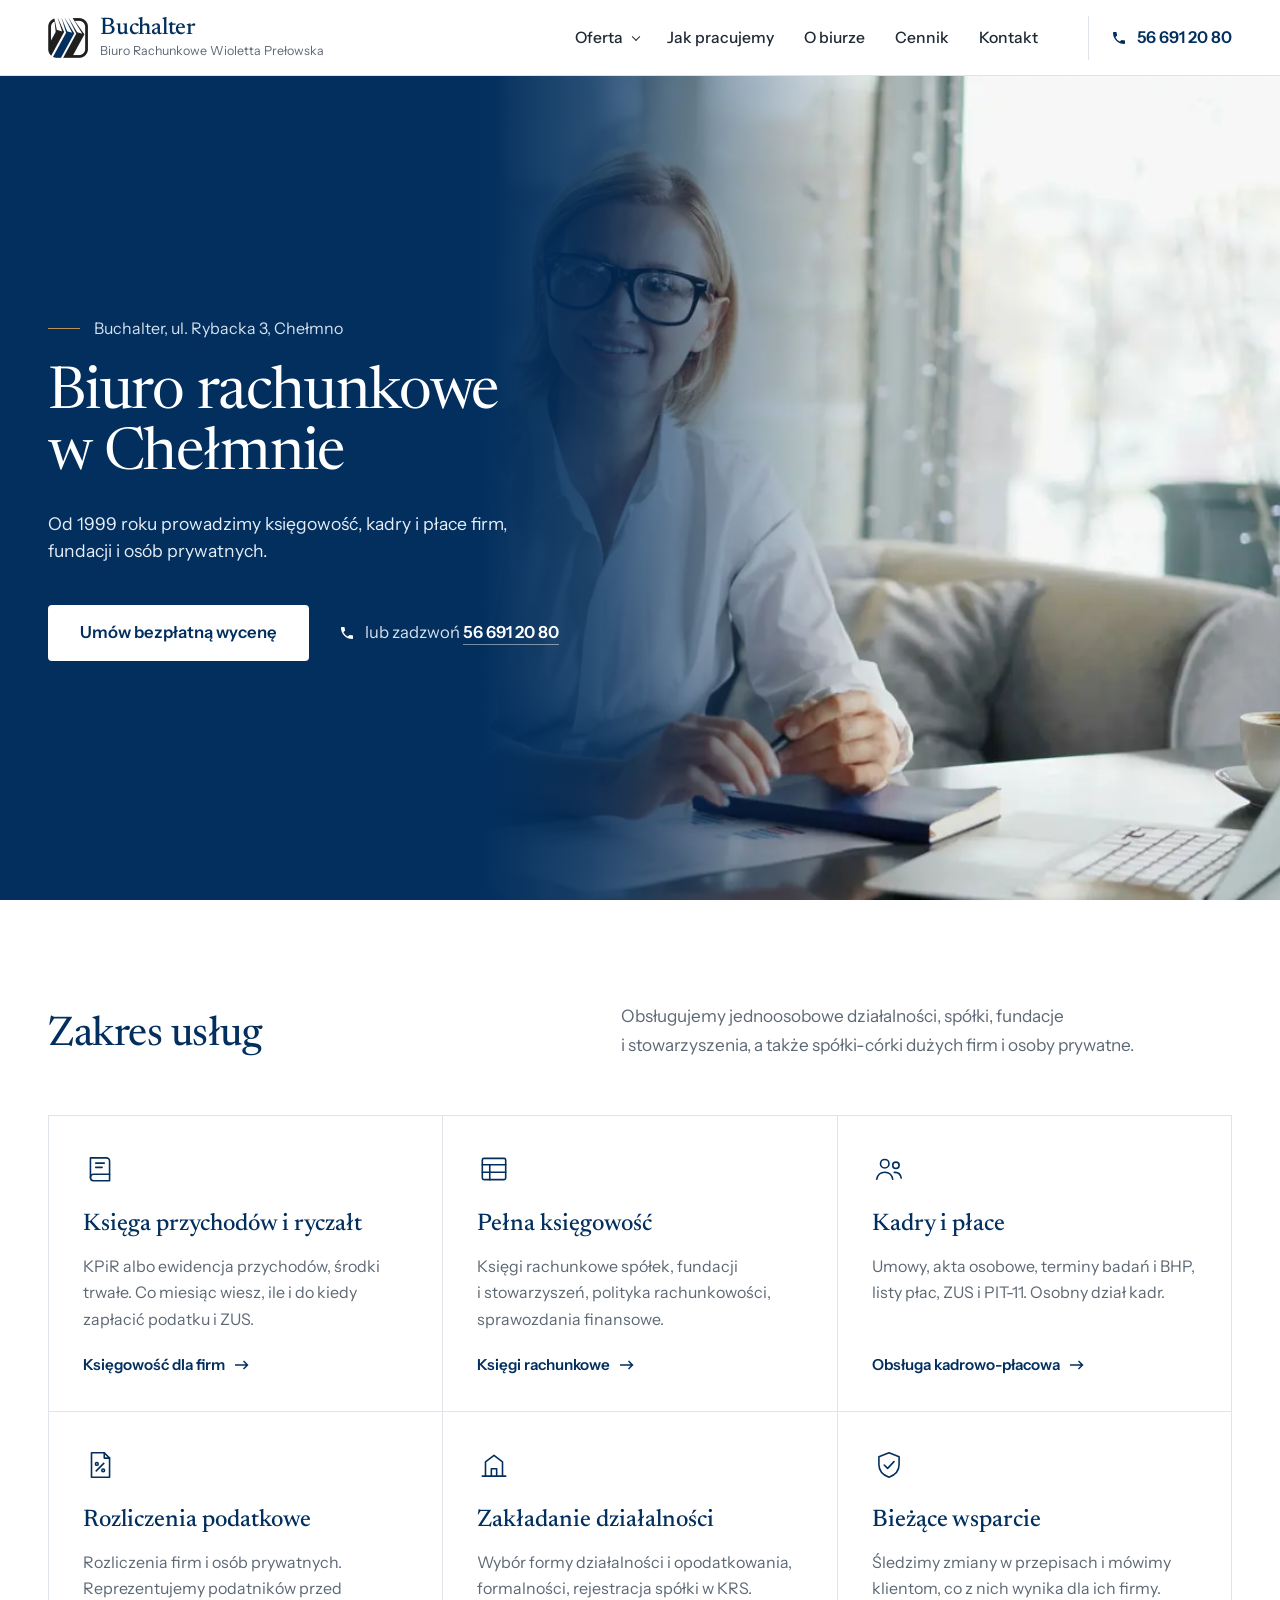
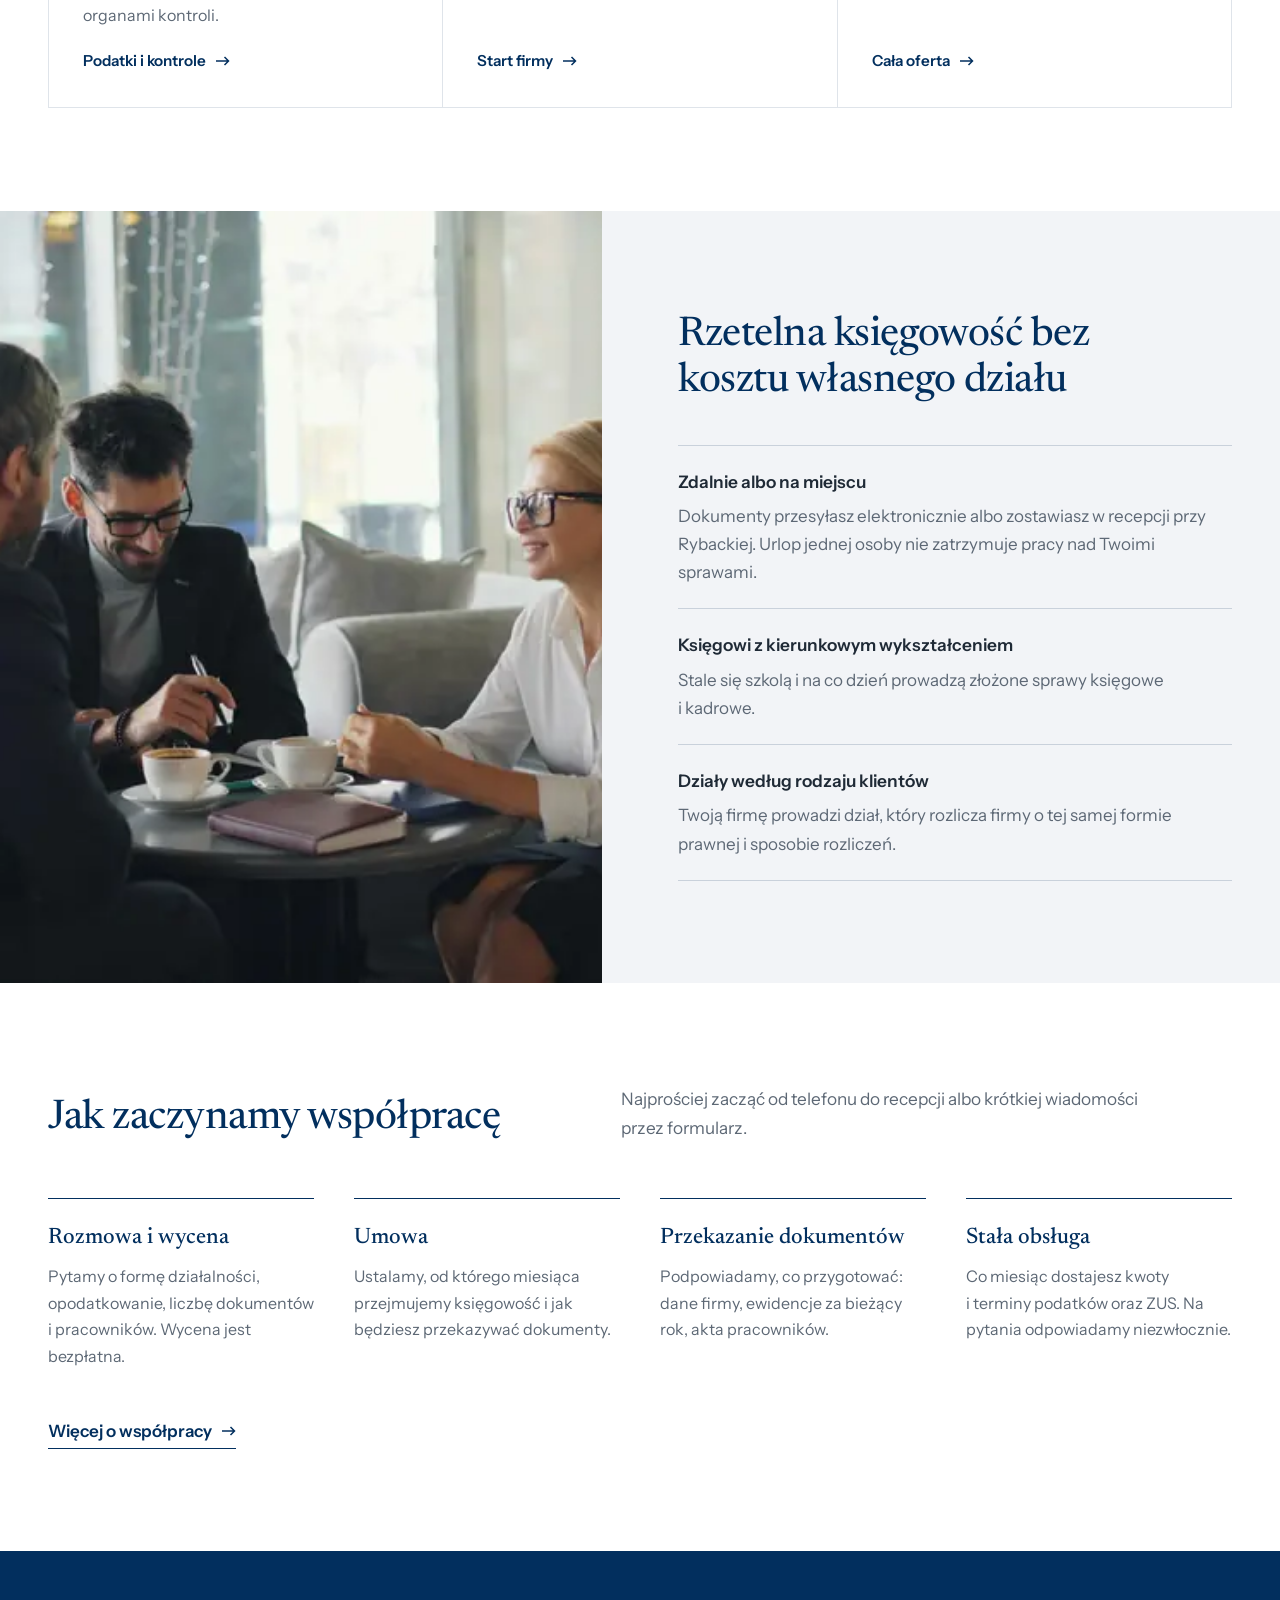
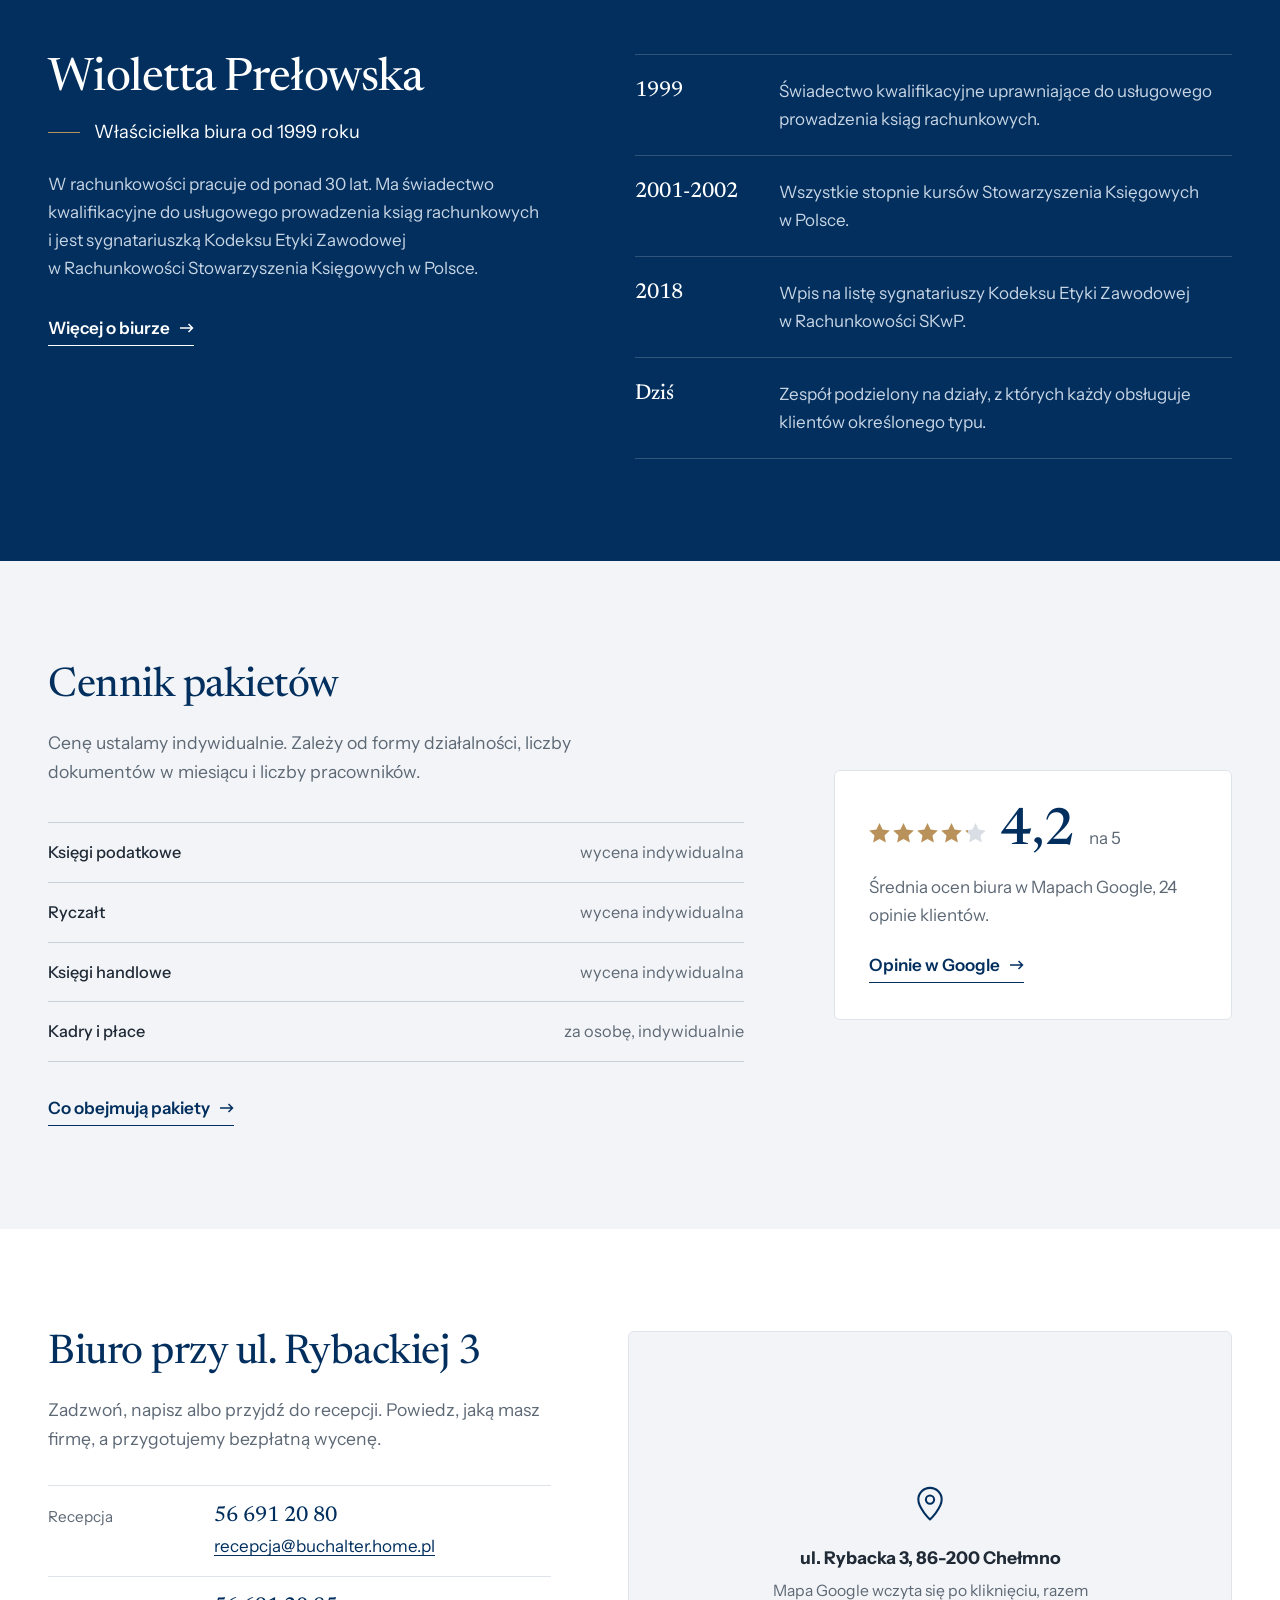
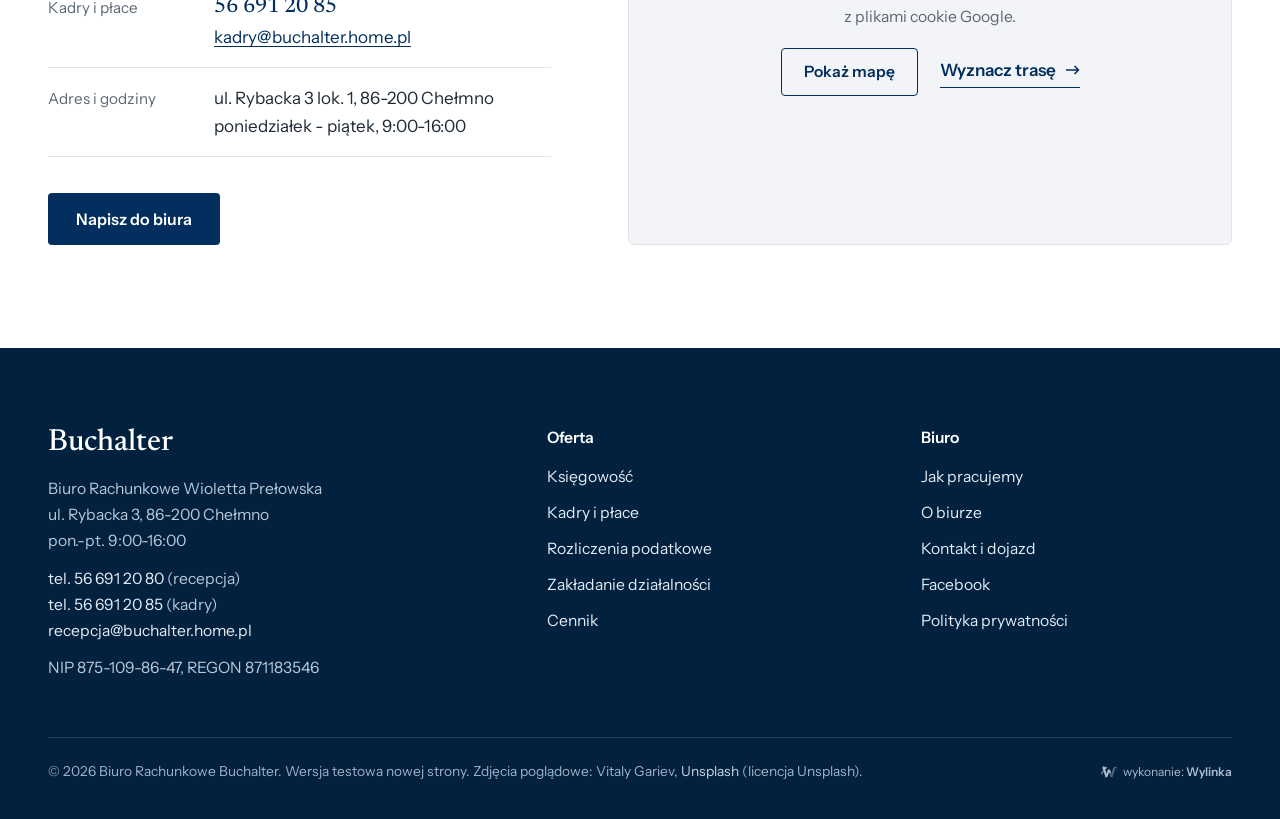
==== commit 19127443: "Wersja 3 wyglądu: styl kancelarii premium, Newsreader + Instrument Sans, hero ze zdjęciem rozmowy z " ====
--- a/index.html
+++ b/index.html
@@ -7,7 +7,7 @@
 <title>Biuro rachunkowe Chełmno - Buchalter, Wioletta Prełowska</title>
 <meta name="description" content="Biuro Rachunkowe Buchalter w Chełmnie, ul. Rybacka 3. Księga przychodów, ryczałt, pełna księgowość, kadry i płace, podatki, zakładanie firmy. Tel. 56 691 20 80.">
 <link rel="canonical" href="https://buchalter.cloud/">
-<meta name="theme-color" content="#0a3563">
+<meta name="theme-color" content="#022f5e">
 <meta property="og:type" content="website">
 <meta property="og:locale" content="pl_PL">
 <meta property="og:site_name" content="Biuro Rachunkowe Buchalter">
@@ -18,11 +18,11 @@
 <meta name="geo.region" content="PL-KP">
 <meta name="geo.placename" content="Chełmno">
 <link rel="icon" href="./assets/img/favicon.png">
-<link rel="preload" as="font" type="font/woff2" href="./assets/fonts/sourceserif4-n-latin.woff2" crossorigin>
-<link rel="preload" as="font" type="font/woff2" href="./assets/fonts/ibmplexsans-n-latin.woff2" crossorigin>
-<link rel="preload" as="image" href="./assets/img/rynek-tel-900.webp" media="(max-width: 760px)">
-<link rel="preload" as="image" imagesrcset="./assets/img/rynek-1000.webp 1000w, ./assets/img/rynek-1600.webp 1600w, ./assets/img/rynek-2400.webp 2400w" imagesizes="100vw" media="(min-width: 761px)">
-<link rel="stylesheet" href="./assets/css/style.css?v=2">
+<link rel="preload" as="font" type="font/woff2" href="./assets/fonts/newsreader-n-latin.woff2" crossorigin>
+<link rel="preload" as="font" type="font/woff2" href="./assets/fonts/instrumentsans-latin.woff2" crossorigin>
+<link rel="preload" as="image" href="./assets/img/hero-tel-900.webp" media="(max-width: 760px)">
+<link rel="preload" as="image" imagesrcset="./assets/img/hero-1200.webp 1200w, ./assets/img/hero-1800.webp 1800w, ./assets/img/hero-2400.webp 2400w" imagesizes="100vw" media="(min-width: 761px)">
+<link rel="stylesheet" href="./assets/css/style.css?v=3">
 
 <script type="application/ld+json">{"@context":"https://schema.org","@type":"AccountingService","@id":"https://buchalter.cloud/#biuro","name":"Biuro Rachunkowe Buchalter Wioletta Prełowska","legalName":"BIURO RACHUNKOWE \"BUCHALTER\" PREŁOWSKA WIOLETTA","alternateName":"Buchalter","url":"https://buchalter.cloud/","logo":"https://buchalter.cloud/assets/img/logo.png","image":"https://buchalter.cloud/assets/img/og-buchalter.jpg","telephone":"+48 56 691 20 80","email":"recepcja@buchalter.home.pl","taxID":"8751098647","identifier":[{"@type":"PropertyValue","propertyID":"REGON","value":"871183546"}],"foundingDate":"1999","founder":{"@type":"Person","name":"Wioletta Prełowska"},"address":{"@type":"PostalAddress","streetAddress":"ul. Rybacka 3 lok. 1","postalCode":"86-200","addressLocality":"Chełmno","addressRegion":"kujawsko-pomorskie","addressCountry":"PL"},"areaServed":[{"@type":"City","name":"Chełmno"},{"@type":"AdministrativeArea","name":"powiat chełmiński"}],"contactPoint":[{"@type":"ContactPoint","contactType":"customer service","name":"Recepcja","telephone":"+48 56 691 20 80","email":"recepcja@buchalter.home.pl","availableLanguage":"pl"},{"@type":"ContactPoint","contactType":"kadry i płace","telephone":"+48 56 691 20 85","email":"kadry@buchalter.home.pl","availableLanguage":"pl"}],"knowsAbout":["księgowość","księga przychodów i rozchodów","ryczałt ewidencjonowany","pełna księgowość","kadry i płace","rozliczenia podatkowe","zakładanie działalności gospodarczej"],"openingHoursSpecification":[{"@type":"OpeningHoursSpecification","dayOfWeek":["Monday","Tuesday","Wednesday","Thursday","Friday"],"opens":"09:00","closes":"16:00"}],"sameAs":["https://www.facebook.com/profile.php?id=100063471177071"]}</script>
 </head>
@@ -43,154 +43,132 @@
 <section class="hero">
   <figure class="hero-foto">
     <picture>
-      <source media="(max-width: 760px)" srcset="./assets/img/rynek-tel-900.webp">
-      <img src="./assets/img/rynek-1600.webp" srcset="./assets/img/rynek-1000.webp 1000w, ./assets/img/rynek-1600.webp 1600w, ./assets/img/rynek-2400.webp 2400w" sizes="100vw" alt="Rynek w Chełmnie z renesansowym ratuszem, widok z góry" width="1600" height="1225" fetchpriority="high">
+      <source media="(max-width: 760px)" srcset="./assets/img/hero-tel-900.webp">
+      <img src="./assets/img/hero-1800.webp" srcset="./assets/img/hero-1200.webp 1200w, ./assets/img/hero-1800.webp 1800w, ./assets/img/hero-2400.webp 2400w" sizes="100vw" alt="Księgowa omawia z klientem dokumenty firmy przy stole w jasnym biurze" width="1800" height="1012" fetchpriority="high">
     </picture>
   </figure>
   <div class="hero-in">
     <div class="wrap">
-      <div class="hero-karta">
-        <p class="adres">ul. Rybacka 3, Chełmno, pon.-pt. 9:00-16:00</p>
-        <h1>Biuro rachunkowe w&nbsp;Chełmnie od&nbsp;1999&nbsp;roku</h1>
-        <p class="lead">Księgowość, kadry i&nbsp;płace oraz podatki firm, fundacji i&nbsp;osób prywatnych. Dokumenty możesz przesyłać elektronicznie.</p>
+      <div class="hero-tekst">
+        <p class="hero-adres">Buchalter, ul. Rybacka 3, Chełmno</p>
+        <h1>Biuro rachunkowe w&nbsp;Chełmnie</h1>
+        <p class="lead">Od 1999 roku prowadzimy księgowość, kadry i&nbsp;płace firm, fundacji i&nbsp;osób prywatnych.</p>
         <div class="hero-cta" id="heroCta">
-          <a class="btn" href="./kontakt/#formularz">Bezpłatna wycena</a>
-          <a class="link-strz dol" href="#oferta">Zobacz ofertę</a>
+          <a class="btn btn-hero" href="./kontakt/#formularz">Umów bezpłatną wycenę</a>
+          <a class="hero-tel" href="tel:+48566912080"><svg viewBox="0 0 24 24" aria-hidden="true"><path d="M6.6 10.8a15.1 15.1 0 0 0 6.6 6.6l2.2-2.2a1 1 0 0 1 1-.25 11.4 11.4 0 0 0 3.6.57 1 1 0 0 1 1 1V20a1 1 0 0 1-1 1A17 17 0 0 1 3 4a1 1 0 0 1 1-1h3.5a1 1 0 0 1 1 1c0 1.25.2 2.45.57 3.57a1 1 0 0 1-.25 1z"/></svg><span>lub zadzwoń <b>56 691 20 80</b></span></a>
         </div>
       </div>
     </div>
   </div>
 </section>
 
-<section class="powody">
-  <div class="wrap powody-in">
-    <h2>Kompetentna obsługa księgowa bez wysokich kosztów</h2>
-    <div class="trzy">
-      <div>
-        <h3>Wygodnie, także zdalnie</h3>
-        <p>Dokumenty możesz przesyłać elektronicznie - nie musisz przychodzić do biura. Zespół jest na tyle duży, że urlop czy nieobecność jednej osoby nie zatrzymuje pracy nad Twoimi sprawami.</p>
-      </div>
-      <div>
-        <h3>Bezpiecznie</h3>
-        <p>Nasi księgowi mają kierunkowe wykształcenie i&nbsp;stale się szkolą, śledząc zmiany w&nbsp;przepisach. Na co dzień prowadzą różnorodne i&nbsp;złożone sprawy księgowe oraz kadrowe.</p>
-      </div>
-      <div>
-        <h3>Rozsądnie cenowo</h3>
-        <p>Wiedzę i&nbsp;doświadczenie zespołu dzielisz z&nbsp;innymi klientami biura. Dzięki temu masz rzetelną obsługę księgową bez kosztu zatrudniania własnej księgowej.</p>
-      </div>
-    </div>
-  </div>
-</section>
-
-<section class="szare" id="oferta">
+<section class="sek uslugi-sek" id="oferta">
   <div class="wrap">
     <div class="sek-glowa">
-      <h2>Co możemy dla Ciebie zrobić</h2>
-      <p>Obsługujemy jednoosobowe działalności, spółki, fundacje i&nbsp;stowarzyszenia, a&nbsp;także spółki-córki dużych firm. Pomagamy również osobom, które nie prowadzą działalności gospodarczej.</p>
+      <h2>Zakres usług</h2>
+      <p>Obsługujemy jednoosobowe działalności, spółki, fundacje i&nbsp;stowarzyszenia, a&nbsp;także spółki-córki dużych firm i&nbsp;osoby prywatne.</p>
     </div>
     <div class="uslugi">
-      <article class="usluga">
-        <h3><a href="./oferta/ksiegowosc/">Księga przychodów i&nbsp;ryczałt</a></h3>
-        <p>Podatkowa księga przychodów i&nbsp;rozchodów albo ewidencja przychodów dla ryczałtowców, do tego ewidencja środków trwałych. Co miesiąc wiesz, ile i&nbsp;do kiedy zapłacić podatku i&nbsp;składek ZUS.</p>
-        <span class="link-strz" aria-hidden="true">Księgowość dla firm</span>
-      </article>
-      <article class="usluga">
-        <h3><a href="./oferta/ksiegowosc/#pelna-ksiegowosc">Pełna księgowość</a></h3>
-        <p>Księgi rachunkowe spółek, fundacji i&nbsp;stowarzyszeń: plan kont, polityka rachunkowości, instrukcje obiegu dokumentów, sprawozdania finansowe i&nbsp;pomoc w&nbsp;ich publikacji.</p>
-        <span class="link-strz" aria-hidden="true">Księgi rachunkowe</span>
-      </article>
-      <article class="usluga">
-        <h3><a href="./oferta/kadry-i-place/">Kadry i&nbsp;płace</a></h3>
-        <p>Umowy o&nbsp;pracę i&nbsp;zlecenia, świadectwa pracy, akta osobowe, terminy badań i&nbsp;szkoleń BHP, listy płac, ZUS i&nbsp;deklaracje PIT-11.</p>
-        <span class="link-strz" aria-hidden="true">Obsługa kadrowo-płacowa</span>
-      </article>
-      <article class="usluga">
-        <h3><a href="./oferta/podatki/">Rozliczenia podatkowe</a></h3>
-        <p>Ewidencja i&nbsp;rozliczenia podatkowe firm i&nbsp;osób prywatnych. Reprezentujemy podatników przed organami kontroli podatkowej.</p>
-        <span class="link-strz" aria-hidden="true">Podatki i&nbsp;kontrole</span>
-      </article>
-      <article class="usluga">
-        <h3><a href="./oferta/zakladanie-dzialalnosci/">Zakładanie działalności</a></h3>
-        <p>Pomagamy wybrać formę działalności i&nbsp;opodatkowania, a&nbsp;potem załatwiamy formalności - także rejestrację spółki w&nbsp;KRS.</p>
-        <span class="link-strz" aria-hidden="true">Start firmy</span>
-      </article>
-      <article class="usluga">
-        <h3><a href="./oferta/#wsparcie">Bieżące wsparcie</a></h3>
-        <p>Śledzimy zmiany w&nbsp;przepisach podatkowych i&nbsp;w&nbsp;prawie dotyczącym prowadzenia firmy. Informujemy klientów o&nbsp;tym, co ich dotyczy.</p>
-        <span class="link-strz" aria-hidden="true">Cała oferta</span>
-      </article>
-    </div>
-  </div>
-</section>
-
-<section class="wspolpraca">
+      <a class="usluga" href="./oferta/ksiegowosc/"><svg class="ik" viewBox="0 0 32 32" aria-hidden="true" focusable="false"><path d="M7 5.5h15a3 3 0 0 1 3 3V27H10a3 3 0 0 1-3-3z"/><path d="M7 24a3 3 0 0 1 3-3h15"/><path d="M12 10.5h8M12 14.5h6"/></svg><h3>Księga przychodów i&nbsp;ryczałt</h3><p>KPiR albo ewidencja przychodów, środki trwałe. Co miesiąc wiesz, ile i&nbsp;do kiedy zapłacić podatku i&nbsp;ZUS.</p><span class="wiecej">Księgowość dla firm</span></a>
+      <a class="usluga" href="./oferta/ksiegowosc/#pelna-ksiegowosc"><svg class="ik" viewBox="0 0 32 32" aria-hidden="true" focusable="false"><rect x="5" y="6" width="22" height="20" rx="1.5"/><path d="M5 12h22M12 12v14M5 19h22"/></svg><h3>Pełna księgowość</h3><p>Księgi rachunkowe spółek, fundacji i&nbsp;stowarzyszeń, polityka rachunkowości, sprawozdania finansowe.</p><span class="wiecej">Księgi rachunkowe</span></a>
+      <a class="usluga" href="./oferta/kadry-i-place/"><svg class="ik" viewBox="0 0 32 32" aria-hidden="true" focusable="false"><circle cx="12" cy="11" r="4"/><path d="M4.5 25.5c.8-4.2 3.8-6.5 7.5-6.5s6.7 2.3 7.5 6.5"/><circle cx="22.5" cy="12.5" r="3"/><path d="M21 19.2c3.3-.3 5.8 1.6 6.5 5.3"/></svg><h3>Kadry i&nbsp;płace</h3><p>Umowy, akta osobowe, terminy badań i&nbsp;BHP, listy płac, ZUS i&nbsp;PIT-11. Osobny dział kadr.</p><span class="wiecej">Obsługa kadrowo-płacowa</span></a>
+      <a class="usluga" href="./oferta/podatki/"><svg class="ik" viewBox="0 0 32 32" aria-hidden="true" focusable="false"><path d="M8 4.5h12l5 5V27.5H8z"/><path d="M20 4.5v5h5"/><path d="M12.5 21.5l7-7"/><circle cx="13" cy="15" r="1.3"/><circle cx="19" cy="21" r="1.3"/></svg><h3>Rozliczenia podatkowe</h3><p>Rozliczenia firm i&nbsp;osób prywatnych. Reprezentujemy podatników przed organami kontroli.</p><span class="wiecej">Podatki i&nbsp;kontrole</span></a>
+      <a class="usluga" href="./oferta/zakladanie-dzialalnosci/"><svg class="ik" viewBox="0 0 32 32" aria-hidden="true" focusable="false"><path d="M5 26.5h22"/><path d="M8 26.5V13l8-6 8 6v13.5"/><path d="M13.5 26.5v-7h5v7"/></svg><h3>Zakładanie działalności</h3><p>Wybór formy działalności i&nbsp;opodatkowania, formalności, rejestracja spółki w&nbsp;KRS.</p><span class="wiecej">Start firmy</span></a>
+      <a class="usluga" href="./oferta/#wsparcie"><svg class="ik" viewBox="0 0 32 32" aria-hidden="true" focusable="false"><path d="M16 4.5l9.5 3.8v7.2c0 5.8-4 10-9.5 12-5.5-2-9.5-6.2-9.5-12V8.3z"/><path d="M11.5 16l3.2 3.2 6-6.4"/></svg><h3>Bieżące wsparcie</h3><p>Śledzimy zmiany w&nbsp;przepisach i&nbsp;mówimy klientom, co z&nbsp;nich wynika dla ich firmy.</p><span class="wiecej">Cała oferta</span></a>
+    </div>
+  </div>
+</section>
+
+<section class="sek szare dlaczego">
+  <div class="wrap dlaczego-in">
+    <figure class="dlaczego-foto"><img src="./assets/img/rozmowa-1400.webp" srcset="./assets/img/rozmowa-800.webp 800w, ./assets/img/rozmowa-1400.webp 1400w" sizes="(max-width: 960px) 100vw, 50vw" alt="Spotkanie z klientami przy kawie w biurze" width="1400" height="788" loading="lazy"></figure>
+    <div class="dlaczego-tekst">
+      <h2>Rzetelna księgowość bez kosztu własnego działu</h2>
+      <dl class="atuty">
+        <div><dt>Zdalnie albo na miejscu</dt><dd>Dokumenty przesyłasz elektronicznie albo zostawiasz w&nbsp;recepcji przy Rybackiej. Urlop jednej osoby nie zatrzymuje pracy nad Twoimi sprawami.</dd></div>
+        <div><dt>Księgowi z&nbsp;kierunkowym wykształceniem</dt><dd>Stale się szkolą i&nbsp;na co dzień prowadzą złożone sprawy księgowe i&nbsp;kadrowe.</dd></div>
+        <div><dt>Działy według rodzaju klientów</dt><dd>Twoją firmę prowadzi dział, który rozlicza firmy o&nbsp;tej samej formie prawnej i&nbsp;sposobie rozliczeń.</dd></div>
+      </dl>
+    </div>
+  </div>
+</section>
+
+<section class="sek wspolpraca">
   <div class="wrap">
     <div class="sek-glowa">
-      <h2>Jak pracujemy</h2>
-      <p>Wiemy, że w&nbsp;firmie liczy się czas. Dlatego jesteśmy do dyspozycji wtedy, kiedy nas potrzebujesz. Tak dzielimy się pracą:</p>
-    </div>
-    <table class="ksiega">
-      <caption class="sr">Podział pracy między klientem a&nbsp;biurem</caption>
-      <thead><tr><th scope="col">Po Twojej stronie</th><th scope="col">Po stronie biura</th></tr></thead>
-      <tbody>
-        <tr><td>Przesyłasz faktury elektronicznie albo zostawiasz je w&nbsp;recepcji przy Rybackiej.</td><td>Księgujemy dokumenty i&nbsp;odkładamy je do archiwum. W&nbsp;każdej chwili możesz je przejrzeć i&nbsp;skopiować w&nbsp;recepcji.</td></tr>
-        <tr><td>Pytasz, gdy coś trzeba wyjaśnić.</td><td>Odpowiadamy niezwłocznie i&nbsp;pomagamy rozwiązać sprawę.</td></tr>
-        <tr><td>Płacisz podatek i&nbsp;składki.</td><td>Co miesiąc podajemy wysokość i&nbsp;termin zapłaty podatków oraz składek ZUS.</td></tr>
-        <tr><td>Prowadzisz firmę.</td><td>Twoje sprawy prowadzi dział, który na co dzień rozlicza firmy o&nbsp;podobnej formie prawnej i&nbsp;sposobie rozliczeń.</td></tr>
-      </tbody>
-    </table>
-    <a class="link-strz po-liscie" href="./jak-pracujemy/">Jak zacząć współpracę i&nbsp;jakie dokumenty przygotować</a>
-  </div>
-</section>
-
-<section class="wlascicielka">
-  <div class="wrap dwie">
-    <div class="ob-glowa">
+      <h2>Jak zaczynamy współpracę</h2>
+      <p>Najprościej zacząć od telefonu do recepcji albo krótkiej wiadomości przez formularz.</p>
+    </div>
+    <ol class="kroki">
+      <li><h3>Rozmowa i&nbsp;wycena</h3><p>Pytamy o&nbsp;formę działalności, opodatkowanie, liczbę dokumentów i&nbsp;pracowników. Wycena jest bezpłatna.</p></li>
+      <li><h3>Umowa</h3><p>Ustalamy, od którego miesiąca przejmujemy księgowość i&nbsp;jak będziesz przekazywać dokumenty.</p></li>
+      <li><h3>Przekazanie dokumentów</h3><p>Podpowiadamy, co przygotować: dane firmy, ewidencje za bieżący rok, akta pracowników.</p></li>
+      <li><h3>Stała obsługa</h3><p>Co miesiąc dostajesz kwoty i&nbsp;terminy podatków oraz ZUS. Na pytania odpowiadamy niezwłocznie.</p></li>
+    </ol>
+    <a class="link-strz" href="./jak-pracujemy/">Więcej o&nbsp;współpracy</a>
+  </div>
+</section>
+
+<section class="sek granat wlascicielka">
+  <div class="wrap wl-in">
+    <div class="wl-glowa">
       <h2>Wioletta Prełowska</h2>
-      <p>Właścicielka Biura Rachunkowego Buchalter od 1999 roku. W&nbsp;rachunkowości pracuje od ponad 30 lat.</p>
-      <a class="btn btn-jasny" href="./o-biurze/">Więcej o&nbsp;biurze</a>
+      <p class="wl-rola">Właścicielka biura od 1999 roku</p>
+      <p>W&nbsp;rachunkowości pracuje od ponad 30 lat. Ma świadectwo kwalifikacyjne do usługowego prowadzenia ksiąg rachunkowych i&nbsp;jest sygnatariuszką Kodeksu Etyki Zawodowej w&nbsp;Rachunkowości Stowarzyszenia Księgowych w&nbsp;Polsce.</p>
+      <a class="link-strz jasny" href="./o-biurze/">Więcej o&nbsp;biurze</a>
     </div>
     <ul class="sciezka">
       <li><span>1999</span><p>Świadectwo kwalifikacyjne uprawniające do usługowego prowadzenia ksiąg rachunkowych.</p></li>
       <li><span>2001-2002</span><p>Wszystkie stopnie kursów Stowarzyszenia Księgowych w&nbsp;Polsce.</p></li>
-      <li><span>2018</span><p>Sygnatariuszka Kodeksu Etyki Zawodowej w&nbsp;Rachunkowości.</p></li>
-      <li><span>dziś</span><p>Biuro podzielone na działy, z&nbsp;których każdy obsługuje klientów określonego typu.</p></li>
+      <li><span>2018</span><p>Wpis na listę sygnatariuszy Kodeksu Etyki Zawodowej w&nbsp;Rachunkowości SKwP.</p></li>
+      <li><span>Dziś</span><p>Zespół podzielony na działy, z&nbsp;których każdy obsługuje klientów określonego typu.</p></li>
     </ul>
   </div>
 </section>
 
-<section class="cennik-sek">
-  <div class="wrap dwie dwie-gora">
+<section class="sek szare cennik-sek">
+  <div class="wrap cen-in">
     <div>
       <h2>Cennik pakietów</h2>
       <p class="lead2">Cenę ustalamy indywidualnie. Zależy od formy działalności, liczby dokumentów w&nbsp;miesiącu i&nbsp;liczby pracowników.</p>
-      <a class="btn" href="./cennik/">Co obejmują pakiety</a>
-    </div>
-    <table class="rachunek">
-      <caption class="sr">Pakiety usług księgowych</caption>
-      <tbody>
-        <tr><th scope="row">Księgi podatkowe</th><td>wycena indywidualna</td></tr>
-        <tr><th scope="row">Ryczałt</th><td>wycena indywidualna</td></tr>
-        <tr><th scope="row">Księgi handlowe</th><td>wycena indywidualna</td></tr>
-        <tr><th scope="row">Kadry i&nbsp;płace</th><td>za osobę, indywidualnie</td></tr>
-      </tbody>
-      <tfoot><tr><th scope="row">Wycena</th><td>bezpłatna</td></tr></tfoot>
-    </table>
-  </div>
-</section>
-
-<section class="kontakt-pas">
+      <table class="rachunek">
+        <caption class="sr">Pakiety usług księgowych</caption>
+        <tbody>
+          <tr><th scope="row">Księgi podatkowe</th><td>wycena indywidualna</td></tr>
+          <tr><th scope="row">Ryczałt</th><td>wycena indywidualna</td></tr>
+          <tr><th scope="row">Księgi handlowe</th><td>wycena indywidualna</td></tr>
+          <tr><th scope="row">Kadry i&nbsp;płace</th><td>za osobę, indywidualnie</td></tr>
+        </tbody>
+      </table>
+      <a class="link-strz" href="./cennik/">Co obejmują pakiety</a>
+    </div>
+    <aside class="ocena" aria-label="Ocena w Google">
+      <p class="ocena-gw"><span class="gwiazdki" aria-hidden="true"><i style="--p:84%"></i></span><b>4,2</b> na 5</p>
+      <p>Średnia ocen biura w&nbsp;Mapach Google, 24 opinie klientów.</p>
+      <a class="link-strz" href="https://www.google.com/maps/search/?api=1&amp;query=Biuro+Rachunkowe+Buchalter+Rybacka+3+Che%C5%82mno" target="_blank" rel="noopener">Opinie w&nbsp;Google</a>
+    </aside>
+  </div>
+</section>
+
+<section class="sek kontakt-sek">
   <div class="wrap kontakt-pas-in">
     <div>
-      <h2>Biuro przy ul. Rybackiej 3 w&nbsp;Chełmnie</h2>
-      <p>Zadzwoń, napisz albo wpadnij do recepcji. Powiedz, jaką masz firmę, a&nbsp;przygotujemy bezpłatną wycenę.</p>
+      <h2>Biuro przy ul. Rybackiej 3</h2>
+      <p class="lead2">Zadzwoń, napisz albo przyjdź do recepcji. Powiedz, jaką masz firmę, a&nbsp;przygotujemy bezpłatną wycenę.</p>
+      <dl class="telefony">
+        <div><dt>Recepcja</dt><dd><a class="nr" href="tel:+48566912080">56 691 20 80</a><a href="mailto:recepcja@buchalter.home.pl">recepcja@buchalter.home.pl</a></dd></div>
+        <div><dt>Kadry i&nbsp;płace</dt><dd><a class="nr" href="tel:+48566912085">56 691 20 85</a><a href="mailto:kadry@buchalter.home.pl">kadry@buchalter.home.pl</a></dd></div>
+        <div><dt>Adres i&nbsp;godziny</dt><dd>ul. Rybacka 3 lok. 1, 86-200 Chełmno<br>poniedziałek - piątek, 9:00-16:00</dd></div>
+      </dl>
       <a class="btn" href="./kontakt/#formularz">Napisz do biura</a>
     </div>
-    <dl class="telefony">
-      <div><dt>Recepcja</dt><dd><a class="nr" href="tel:+48566912080">56 691 20 80</a><a href="mailto:recepcja@buchalter.home.pl">recepcja@buchalter.home.pl</a></dd></div>
-      <div><dt>Kadry i&nbsp;płace</dt><dd><a class="nr" href="tel:+48566912085">56 691 20 85</a><a href="mailto:kadry@buchalter.home.pl">kadry@buchalter.home.pl</a></dd></div>
-      <div><dt>Adres i&nbsp;godziny</dt><dd>ul. Rybacka 3, 86-200 Chełmno<br>pon.-pt. 9:00-16:00<br><a href="https://www.google.com/maps/dir/?api=1&amp;destination=Rybacka+3%2C+86-200+Che%C5%82mno" target="_blank" rel="noopener">Wyznacz trasę</a></dd></div>
-    </dl>
+    <div class="mapa" id="mapa">
+      <div class="mapa-zaslona">
+        <svg class="ik" viewBox="0 0 32 32" aria-hidden="true" focusable="false"><path d="M16 28s-8.5-8.2-8.5-14.5a8.5 8.5 0 0 1 17 0C24.5 19.8 16 28 16 28z"/><circle cx="16" cy="13.5" r="3"/></svg>
+        <p><b>ul. Rybacka 3, 86-200 Chełmno</b>Mapa Google wczyta się po kliknięciu, razem z&nbsp;plikami cookie Google.</p>
+        <div class="mapa-akcje"><button class="btn-out" type="button" id="mapaPokaz">Pokaż mapę</button><a class="link-strz" href="https://www.google.com/maps/dir/?api=1&amp;destination=Rybacka+3%2C+86-200+Che%C5%82mno" target="_blank" rel="noopener">Wyznacz trasę</a></div>
+      </div>
+    </div>
   </div>
 </section>
 </main>
@@ -212,7 +190,7 @@
     </div>
   </div>
   <div class="wrap stopka-dol">
-    <span>&copy; 2026 Biuro Rachunkowe Buchalter. Wersja testowa nowej strony. Zdjęcie Rynku w&nbsp;Chełmnie: <a href="https://commons.wikimedia.org/wiki/File:Che%C5%82mno_Market_Square.jpg" rel="noopener" target="_blank">Margoz</a>, <a href="https://creativecommons.org/licenses/by-sa/4.0/deed.pl" rel="noopener" target="_blank">CC BY-SA 4.0</a>; pozostałe zdjęcia poglądowe.</span>
+    <span>&copy; 2026 Biuro Rachunkowe Buchalter. Wersja testowa nowej strony. Zdjęcia poglądowe: Vitaly Gariev, <a href="https://unsplash.com/photos/M5k978V3qBc" rel="noopener" target="_blank">Unsplash</a> (licencja Unsplash).</span>
     <a class="wylinka-badge" href="https://wylinka.pl/?utm_source=buchalter.cloud&amp;utm_medium=stopka&amp;utm_campaign=wykonanie" rel="noopener" title="Strona wykonana przez Wylinka"><svg viewBox="0 0 64 64" aria-hidden="true" focusable="false" fill="currentColor"><path d="M9.8 22.8l-1.2-7.9 2.2-3.7 15.5 4.6-.5 1.5-7.2 5.5 4.7 15.6 5-15.6 7 0 4.1 12.7-4.2-.9-2.6 1.8-.8-2.2-5.3 15.6-4.3 0 .4 .2-2.1 2.8-1.3-1.1 1.1-1.4-3.1 .2-.1-1.7 2.2-.1-5.7-16.5-4.8 .6-.8 3.1 0 .5-.3 .5 .8 2.2-1.6 .5-.4-1.3-.8 1.6-1.5-.8 .8-1.6-1.4 .6-.6-1.6 2.3-.8 .2-.4 1.3-4.8 5.9-.8-2.4-6.9zM15.2 13.7l-.1-.4-.4 .8-.1 .8 .1 1 .1 .4 .3 .7 .3-.9 .1-.7 0-.8z"/><path class="wy-pod" d="M37.1 49.8l-4.5-13.3 2.6-1.8 4.2 .9 .9 2.8 3-9.7 0-.5 .1-.8 3.2-8.4 .5-1 .6-1 .9-1.1 1.3-1 1.1-.7 1.4-.5 1.4-.3 .7 0 .9 0 1.2 .3 1.4 .6 .8 .5 .7 .7 .6 .7 .5 .9 .3 .9 .1 .9 0 .8-.2 .9-.5 .9-.5 .6-.7 .5-.7 .3-.1-.1 0-.1 .5-.5 .3-.7 .2-.5 0-.6-.1-.6-.3-.7-.4-.5-.4-.4-.5-.3-.6-.3-.7 0-.7 .1-.6 .1-.5 .4-.5 .5-.3 .5-.2 .7-.1 1.5-1.4 5.1-.8 3.3-.3 .7-.5 .7-6 17.5 1.9 .1-.1 1.7-3.1-.2 1.1 1.4-1.3 1.1-2.1-2.8 .4-.2z"/><path class="wy-old" d="M40.8 50l.4-.2-4.1 0-4.2-12.5 2.5-1.7 4.3 .9 .6 1.9 .6-1.6 0-.3 2.4-7.8 0-.5 .1-.8 3.2-8.4 .4-.8 .6-.9 .9-1.2 .9-.9 1.3-.8 1.4-.6 1.2-.3 1.4-.1 1.3 .1 .6 .2 .8 .3 1.1 .6 .9 .7 .7 .9 .5 .9 .3 .9 .1 1.1-.1 .9-.3 .9-.4 .7-.6 .7-.6 .4-.6 .2-.1-.1 0-.1 .5-.5 .3-.7 .2-.5 0-.5-.1-.6-.2-.6-.3-.5-.4-.5-.5-.3-.6-.3-.7-.1-.6 0-.6 .1-.6 .3-.6 .5-.3 .4-.2 .5-.1 .5-.1 1.5-1.4 5.1-.8 3.3-.3 .7-.5 .7-6 17.5 1.9 .1-.1 1.7-3.1-.2 1.1 1.4-1.3 1.1zM49.6 17.1l.6 1.7-1.5 1.9 .4 .4 1.8-2.1-.7-2.1zM48.1 28.3l.5 1.8-1.7 1.8 .4 .4 1.9-2-.6-2.2zM37.9 41.7l1.7-1.5-.4-.4-1.7 1.4zM42.6 38.7l-1.5 2.8 1.1 2-1.3 2.6 .5 .2 1.5-2.8-1.1-2 1.4-2.5z"/></svg><span>wykonanie: <b>Wylinka</b></span></a>
   </div>
 </footer>
@@ -220,6 +198,6 @@
   <a class="mob-tel" href="tel:+48566912080" tabindex="-1">Zadzwoń</a>
   <a class="mob-cta" href="./kontakt/#formularz" tabindex="-1">Bezpłatna wycena</a>
 </div>
-<script src="./assets/js/site.js?v=1" defer></script>
+<script src="./assets/js/site.js?v=3" defer></script>
 </body>
 </html>
--- a/assets/css/style.css
+++ b/assets/css/style.css
@@ -1,306 +1,291 @@
-/* Buchalter - Biuro Rachunkowe Wioletta Prełowska, Chełmno. Wersja testowa strony.
-   System: granat i grafit z logo, szeryf Source Serif 4 (nawiązanie do szeryfowego znaku "BUCHALTER"),
-   IBM Plex Sans w treści, cyfry tabelaryczne. Motyw księgi: liniatura, podwójna kreska sumy, czerwony margines. */
-@font-face{font-family:"Source Serif 4";font-style:normal;font-weight:400 700;font-display:swap;src:url(../fonts/sourceserif4-n-latin-ext.woff2) format("woff2");unicode-range:U+0100-02BA,U+02BD-02C5,U+02C7-02CC,U+02CE-02D7,U+02DD-02FF,U+0304,U+0308,U+0329,U+1D00-1DBF,U+1E00-1E9F,U+1EF2-1EFF,U+2020,U+20A0-20AB,U+20AD-20C4,U+2113,U+2C60-2C7F,U+A720-A7FF}
-@font-face{font-family:"Source Serif 4";font-style:normal;font-weight:400 700;font-display:swap;src:url(../fonts/sourceserif4-n-latin.woff2) format("woff2");unicode-range:U+0000-00FF,U+0131,U+0152-0153,U+02BB-02BC,U+02C6,U+02DA,U+02DC,U+0304,U+0308,U+0329,U+2000-206F,U+20AC,U+2122,U+2191,U+2193,U+2212,U+2215,U+FEFF,U+FFFD}
-@font-face{font-family:"IBM Plex Sans";font-style:normal;font-weight:400 600;font-display:swap;src:url(../fonts/ibmplexsans-n-latin-ext.woff2) format("woff2");unicode-range:U+0100-02BA,U+02BD-02C5,U+02C7-02CC,U+02CE-02D7,U+02DD-02FF,U+0304,U+0308,U+0329,U+1D00-1DBF,U+1E00-1E9F,U+1EF2-1EFF,U+2020,U+20A0-20AB,U+20AD-20C4,U+2113,U+2C60-2C7F,U+A720-A7FF}
-@font-face{font-family:"IBM Plex Sans";font-style:normal;font-weight:400 600;font-display:swap;src:url(../fonts/ibmplexsans-n-latin.woff2) format("woff2");unicode-range:U+0000-00FF,U+0131,U+0152-0153,U+02BB-02BC,U+02C6,U+02DA,U+02DC,U+0304,U+0308,U+0329,U+2000-206F,U+20AC,U+2122,U+2191,U+2193,U+2212,U+2215,U+FEFF,U+FFFD}
+/* Biuro Rachunkowe Buchalter - wersja 3: granat z logo, grafit, biel. Newsreader (nagłówki) + Instrument Sans (tekst) */
+@font-face{font-family:"Newsreader";font-style:normal;font-weight:300 700;font-display:swap;src:url(../fonts/newsreader-n-latin-ext.woff2) format("woff2");unicode-range:U+0100-02BA,U+02BD-02C5,U+02C7-02CC,U+02CE-02D7,U+02DD-02FF,U+0304,U+0308,U+0329,U+1D00-1DBF,U+1E00-1E9F,U+1EF2-1EFF,U+2020,U+20A0-20AB,U+20AD-20C4,U+2113,U+2C60-2C7F,U+A720-A7FF}
+@font-face{font-family:"Newsreader";font-style:normal;font-weight:300 700;font-display:swap;src:url(../fonts/newsreader-n-latin.woff2) format("woff2");unicode-range:U+0000-00FF,U+0131,U+0152-0153,U+02BB-02BC,U+02C6,U+02DA,U+02DC,U+0304,U+0308,U+0329,U+2000-206F,U+20AC,U+2122,U+2191,U+2193,U+2212,U+2215,U+FEFF,U+FFFD}
+@font-face{font-family:"Instrument Sans";font-style:normal;font-weight:400 700;font-display:swap;src:url(../fonts/instrumentsans-latin-ext.woff2) format("woff2");unicode-range:U+0100-02BA,U+02BD-02C5,U+02C7-02CC,U+02CE-02D7,U+02DD-02FF,U+0304,U+0308,U+0329,U+1D00-1DBF,U+1E00-1E9F,U+1EF2-1EFF,U+2020,U+20A0-20AB,U+20AD-20C4,U+2113,U+2C60-2C7F,U+A720-A7FF}
+@font-face{font-family:"Instrument Sans";font-style:normal;font-weight:400 700;font-display:swap;src:url(../fonts/instrumentsans-latin.woff2) format("woff2");unicode-range:U+0000-00FF,U+0131,U+0152-0153,U+02BB-02BC,U+02C6,U+02DA,U+02DC,U+0304,U+0308,U+0329,U+2000-206F,U+20AC,U+2122,U+2191,U+2193,U+2212,U+2215,U+FEFF,U+FFFD}
 
 :root{
-  --granat:#022f5e;      /* grzbiet księgi w logo */
-  --granat-2:#0b4380;
-  --granat-ciem:#011f40;
-  --grafit:#1f1f1f;      /* pozostałe grzbiety w logo */
-  --ink:#141b24;
-  --txt:#323a45;
-  --mut:#58616e;
-  --bg:#ffffff;
-  --szary:#eef1f4;
-  --linia:#d6dce3;
-  --liniatura:#e3e9f0;
-  --czerw:#b3261e;       /* czerwony margines księgi */
-  --serif:"Source Serif 4",Georgia,"Times New Roman",serif;
-  --sans:"IBM Plex Sans",system-ui,-apple-system,"Segoe UI",sans-serif;
-  --hdr:76px;
-}
-*{box-sizing:border-box}
-html{scroll-behavior:smooth;scroll-padding-top:calc(var(--hdr) + 12px);-webkit-text-size-adjust:100%}
-body{margin:0;background:var(--bg);color:var(--txt);font:400 1.0625rem/1.65 var(--sans);overflow-x:hidden;font-variant-numeric:tabular-nums}
-img{display:block;max-width:100%;height:auto}
-a{color:var(--granat);text-underline-offset:.18em;text-decoration-thickness:1px}
-h1,h2,h3{font-family:var(--serif);color:var(--ink);font-weight:600;margin:0;font-optical-sizing:auto}
-h1{font-size:clamp(2.35rem,1.2rem + 3.2vw,4.1rem);line-height:1.04;letter-spacing:-.018em}
-h2{font-size:clamp(1.85rem,1.25rem + 1.7vw,2.85rem);line-height:1.1;letter-spacing:-.012em}
-h3{font-size:1.4rem;line-height:1.25;letter-spacing:-.005em}
-p{margin:0}
-.sr{position:absolute;width:1px;height:1px;overflow:hidden;clip:rect(0 0 0 0);white-space:nowrap}
-.wrap{width:min(1200px,100% - 48px);margin-inline:auto}
-section{padding:clamp(64px,8vw,120px) 0}
-.skip{position:absolute;left:12px;top:-60px;z-index:100;background:var(--granat);color:#fff;padding:10px 16px;text-decoration:none}
-.skip:focus{top:10px}
-:focus-visible{outline:2px solid var(--granat);outline-offset:3px}
+  --granat:#022f5e; --granat-2:#0b3f78; --granat-ciemny:#01213f;
+  --grafit:#1f2a36; --tekst:#36424f; --szary-t:#5d6875;
+  --linia:#dfe4ea; --linia-2:#c9d1db; --tlo-szare:#f2f4f7; --bialy:#fff;
+  --akcent:#b8925a;               /* jeden subtelny akcent: mosiądz (gwiazdki, cienkie linie) */
+  --top:76px; --wrap:1200px; --gutter:clamp(20px,4vw,48px);
+  --serif:"Newsreader",Georgia,"Times New Roman",serif;
+  --sans:"Instrument Sans",system-ui,-apple-system,"Segoe UI",Roboto,Arial,sans-serif;
+  --ease:cubic-bezier(.2,.7,.2,1);
+}
+*,*::before,*::after{box-sizing:border-box}
+html{-webkit-text-size-adjust:100%;scroll-behavior:smooth;scroll-padding-top:calc(var(--top) + 16px)}
+body{margin:0;background:var(--bialy);color:var(--tekst);font:400 1.0625rem/1.65 var(--sans);-webkit-font-smoothing:antialiased;text-rendering:optimizeLegibility}
+img{max-width:100%;height:auto;display:block}
+h1,h2,h3{font-family:var(--serif);color:var(--granat);font-weight:450;line-height:1.12;letter-spacing:-.012em;margin:0;font-optical-sizing:auto;text-wrap:balance}
+h3{font-family:var(--sans);font-weight:600;font-size:1.125rem;line-height:1.35;letter-spacing:0;color:var(--grafit)}
+p,ul,ol,dl,figure{margin:0}
+a{color:var(--granat);text-underline-offset:.2em;text-decoration-thickness:1px}
+a:hover{color:var(--granat-2)}
+:focus-visible{outline:2px solid var(--granat-2);outline-offset:3px;border-radius:2px}
+.wrap{width:min(var(--wrap),100% - 2*var(--gutter));margin-inline:auto}
+.sr{position:absolute!important;width:1px;height:1px;overflow:hidden;clip:rect(0 0 0 0);white-space:nowrap}
+.skip{position:absolute;left:12px;top:-60px;z-index:100;background:var(--granat);color:#fff;padding:10px 16px;border-radius:4px}
+.skip:focus{top:12px;color:#fff}
+
+/* ---------- przyciski i linki ---------- */
+.btn{display:inline-flex;align-items:center;justify-content:center;gap:10px;min-height:52px;padding:0 28px;background:var(--granat);color:#fff;font:600 1rem/1 var(--sans);text-decoration:none;border:0;border-radius:4px;cursor:pointer;transition:background-color .2s var(--ease),transform .2s var(--ease),box-shadow .2s var(--ease)}
+.btn:hover{background:var(--granat-2);color:#fff;box-shadow:0 6px 18px rgba(2,47,94,.22)}
+.btn:active{transform:translateY(1px);box-shadow:none}
+.btn-out{display:inline-flex;align-items:center;justify-content:center;min-height:48px;padding:0 22px;background:transparent;color:var(--granat);border:1px solid var(--granat);border-radius:4px;font:600 .975rem/1 var(--sans);text-decoration:none;cursor:pointer;transition:background-color .2s var(--ease),color .2s var(--ease)}
+.btn-out:hover{background:var(--granat);color:#fff}
+.btn-out:active{transform:translateY(1px)}
+.link-strz{display:inline-flex;align-items:center;gap:10px;font-weight:600;color:var(--granat);text-decoration:none;border-bottom:1px solid currentColor;padding-bottom:3px;transition:gap .2s var(--ease),color .2s}
+.link-strz::after{content:"";width:14px;height:10px;flex:none;background:currentColor;-webkit-mask:url("data:image/svg+xml,%3Csvg xmlns='http://www.w3.org/2000/svg' viewBox='0 0 14 10'%3E%3Cpath d='M0 5h12M8.5 1l4 4-4 4' fill='none' stroke='%23000' stroke-width='1.5'/%3E%3C/svg%3E") center/contain no-repeat;mask:url("data:image/svg+xml,%3Csvg xmlns='http://www.w3.org/2000/svg' viewBox='0 0 14 10'%3E%3Cpath d='M0 5h12M8.5 1l4 4-4 4' fill='none' stroke='%23000' stroke-width='1.5'/%3E%3C/svg%3E") center/contain no-repeat}
+.link-strz:hover{gap:14px;color:var(--granat-2)}
+.link-strz.jasny{color:#fff}
+.link-strz.jasny:hover{color:#dbe6f3}
 
 /* ---------- nagłówek ---------- */
-.top{position:sticky;top:0;z-index:50;background:#fff;border-bottom:1px solid var(--linia)}
-.top-in{height:calc(var(--hdr) - 1px);display:flex;align-items:center;gap:30px}
-.marka{display:flex;align-items:center;gap:13px;text-decoration:none;min-width:0;margin-right:auto}
-.marka img{width:44px;height:44px;flex:none}
-.marka span{display:flex;flex-direction:column;min-width:0}
-.marka b{font:600 1.6rem/1 var(--serif);color:var(--ink);letter-spacing:-.01em}
-.marka small{font-size:.76rem;line-height:1.2;color:var(--mut);margin-top:5px;white-space:nowrap;overflow:hidden;text-overflow:ellipsis}
-.menu{display:flex;align-items:center;gap:28px}
-.menu a{color:var(--ink);text-decoration:none;font-weight:500;font-size:.98rem;white-space:nowrap;padding:8px 0;background:linear-gradient(var(--granat),var(--granat)) 0 100%/0 2px no-repeat;transition:background-size .2s}
-.menu a:hover,.menu a[aria-current="page"]{background-size:100% 2px}
+.top{position:sticky;top:0;z-index:50;background:#fff;border-bottom:1px solid var(--linia);height:var(--top)}
+.top-in{height:100%;display:flex;align-items:center;gap:28px}
+.marka{display:flex;align-items:center;gap:12px;text-decoration:none;color:var(--granat);margin-right:auto;min-width:0}
+.marka img{width:40px;height:40px;flex:none}
+.marka span{display:flex;flex-direction:column;line-height:1.15;min-width:0}
+.marka b{font:500 1.5rem/1 var(--serif);letter-spacing:-.01em;color:var(--granat)}
+.marka small{font-size:.78rem;color:var(--szary-t);margin-top:4px;white-space:nowrap}
+.menu{display:flex;align-items:center;gap:6px}
+.menu a{display:block;padding:10px 12px;color:var(--grafit);text-decoration:none;font-weight:500;font-size:.98rem;border-radius:4px;position:relative;transition:color .2s}
+.menu>a::after,.menu-grupa>a::after{content:"";position:absolute;left:12px;right:12px;bottom:4px;height:1px;background:var(--granat);transform:scaleX(0);transform-origin:left;transition:transform .25s var(--ease)}
+.menu>a:hover::after,.menu-grupa:hover>a::after,.menu a[aria-current="page"]::after{transform:scaleX(1)}
+.menu a:hover,.menu a[aria-current="page"]{color:var(--granat)}
 .menu-grupa{position:relative}
-.menu-grupa > a::after{content:"";display:inline-block;width:6px;height:6px;margin-left:8px;border-right:1.5px solid currentColor;border-bottom:1.5px solid currentColor;transform:rotate(45deg) translateY(-3px)}
-.podmenu{position:absolute;top:100%;left:-20px;min-width:270px;background:#fff;border:1px solid var(--linia);border-top:3px solid var(--granat);box-shadow:0 18px 36px rgba(2,30,60,.12);padding:8px 0;opacity:0;visibility:hidden;transform:translateY(6px);transition:.15s}
+.menu-grupa>a{padding-right:26px}
+.menu-grupa>a::before{content:"";position:absolute;right:10px;top:50%;width:6px;height:6px;border:solid currentColor;border-width:0 1.5px 1.5px 0;transform:translateY(-70%) rotate(45deg)}
+.podmenu{position:absolute;left:0;top:100%;min-width:260px;background:#fff;border:1px solid var(--linia);border-radius:6px;box-shadow:0 18px 40px rgba(1,33,63,.12);padding:8px;opacity:0;visibility:hidden;transform:translateY(6px);transition:opacity .2s,transform .2s var(--ease),visibility .2s}
 .menu-grupa:hover .podmenu,.menu-grupa:focus-within .podmenu{opacity:1;visibility:visible;transform:none}
-.podmenu a{display:block;padding:11px 20px;background:none;font-size:.95rem}
-.podmenu a:hover,.podmenu a[aria-current="page"]{background:var(--szary)}
-.tel-top{display:flex;align-items:center;gap:9px;text-decoration:none;color:#fff;background:var(--granat);padding:11px 18px;white-space:nowrap;font:600 1.08rem/1 var(--serif);letter-spacing:.01em}
-.tel-top svg{width:17px;height:17px;fill:currentColor;flex:none}
-.tel-top:hover{background:var(--granat-2)}
-.burger{display:none;width:44px;height:44px;border:0;background:none;padding:10px;cursor:pointer;flex:none}
-.burger span{display:block;height:2px;background:var(--ink);margin:6px 0;transition:transform .2s,opacity .2s}
-.burger[aria-expanded="true"] span:nth-child(1){transform:translateY(8px) rotate(45deg)}
-.burger[aria-expanded="true"] span:nth-child(2){opacity:0}
-.burger[aria-expanded="true"] span:nth-child(3){transform:translateY(-8px) rotate(-45deg)}
-.menu-wycena{display:none}
-
-/* ---------- przyciski ---------- */
-.btn{display:inline-flex;align-items:center;justify-content:center;gap:10px;background:var(--granat);color:#fff;text-decoration:none;font:600 1.02rem/1.2 var(--sans);padding:17px 28px;border:0;cursor:pointer;text-align:center;transition:background .15s}
-.btn:hover{background:var(--granat-2)}
-.btn-jasny{background:#fff;color:var(--granat)}
-.btn-jasny:hover{background:#dfe8f3}
-.btn-out{display:inline-block;text-align:center;text-decoration:none;font:600 .98rem/1.2 var(--sans);color:var(--granat);border:1.5px solid var(--granat);padding:13px 20px;background:#fff;cursor:pointer}
-.btn-out:hover{background:var(--granat);color:#fff}
-.link-strz{font-weight:600;text-decoration:none;color:var(--granat);display:inline-flex;align-items:center;gap:10px}
-.link-strz::after{content:"";width:7px;height:7px;border-right:2px solid currentColor;border-top:2px solid currentColor;transform:rotate(45deg);transition:transform .15s}
-.link-strz.dol::after{transform:rotate(135deg) translate(-2px,2px)}
-a.link-strz:hover{text-decoration:underline}
-
-/* ---------- hero (kierunek A: zdjęcie Chełmna + karta księgi) ---------- */
-.hero{position:relative;padding:0;min-height:calc(100svh - var(--hdr));display:flex;align-items:flex-end;overflow:hidden;background:#cfd9e4}
-.hero-foto{position:absolute;inset:0;margin:0}
-.hero-foto img{width:100%;height:100%;object-fit:cover;object-position:50% 38%}
-.hero-in{position:relative;width:100%;padding:0 0 clamp(36px,7vh,88px)}
-.hero-karta{position:relative;background:#fff;max-width:640px;padding:44px 48px 42px 74px;box-shadow:0 24px 60px rgba(1,25,50,.22);
-  background-image:repeating-linear-gradient(180deg,transparent 0 31px,var(--liniatura) 31px 32px);background-position:0 18px}
-.hero-karta::before{content:"";position:absolute;top:0;bottom:0;left:40px;width:4px;border-left:1px solid var(--czerw);border-right:1px solid var(--czerw);opacity:.75}
-.hero-karta::after{content:"";position:absolute;left:0;right:0;top:0;height:5px;background:var(--granat)}
-.adres{color:var(--mut);font-size:.95rem;margin-bottom:16px}
-.hero .wrap{display:flex;justify-content:flex-end}
-.hero h1{max-width:13ch}
-.lead{font-size:1.15rem;line-height:1.6;margin-top:20px;color:var(--txt);max-width:34em}
-.hero-cta{display:flex;align-items:center;gap:28px;margin-top:30px;flex-wrap:wrap}
-
-/* ---------- sekcje strony głównej ---------- */
-.szare{background:var(--szary)}
-.powody-in{display:grid;grid-template-columns:minmax(0,.9fr) minmax(0,2fr);gap:56px;align-items:start}
-.powody h2{font-size:clamp(1.7rem,1.2rem + 1.4vw,2.4rem)}
-.trzy{display:grid;grid-template-columns:repeat(3,minmax(0,1fr));gap:40px}
-.trzy > div{border-top:3px double var(--ink);padding-top:22px}
-.trzy h3{font:600 1.08rem/1.35 var(--sans);color:var(--granat);margin-bottom:10px;letter-spacing:0}
-.trzy p{font-size:.98rem}
-.sek-glowa{display:grid;grid-template-columns:minmax(0,1fr) minmax(0,1.1fr);gap:56px;align-items:end;margin-bottom:48px}
-.sek-glowa p{font-size:1.06rem;max-width:38em}
-
-/* karty usług: kartka z księgi ze ściętym rogiem jak grzbiet w logo */
-.uslugi{display:grid;grid-template-columns:repeat(3,minmax(0,1fr));gap:24px}
-.usluga{position:relative;background:#fff;padding:34px 32px 30px;display:flex;flex-direction:column;
-  clip-path:polygon(0 0,calc(100% - 34px) 0,100% 34px,100% 100%,0 100%);transition:transform .2s,box-shadow .2s}
-.usluga::after{content:"";position:absolute;left:32px;right:32px;top:0;height:3px;background:var(--granat);transform:scaleX(.18);transform-origin:left;transition:transform .25s}
-.usluga:hover::after,.usluga:focus-within::after{transform:scaleX(1)}
-.usluga h3{margin-bottom:12px;font-size:1.45rem}
-.usluga h3 a{color:var(--ink);text-decoration:none}
-.usluga h3 a::before{content:"";position:absolute;inset:0}
-.usluga:hover h3 a{color:var(--granat)}
-.usluga p{font-size:.97rem;flex:1}
-.usluga .link-strz{margin-top:20px;font-size:.95rem}
-
-/* jak pracujemy: dwie kolumny jak Winien / Ma */
-.ksiega{width:100%;border-collapse:collapse;font-size:1rem}
-.ksiega th{font:600 1.18rem/1.3 var(--serif);color:var(--ink);text-align:left;padding:0 28px 14px 0;border-bottom:1.5px solid var(--ink)}
-.ksiega td{padding:18px 28px 18px 0;border-bottom:1px solid var(--linia);vertical-align:top;width:50%}
-.ksiega th + th,.ksiega td + td{padding-left:32px;border-left:4px double var(--czerw)}
-.ksiega td:first-child{color:var(--mut)}
-.ksiega td + td{color:var(--ink)}
-.ksiega tbody tr:last-child td{border-bottom:4px double var(--ink)}
-.po-liscie{margin-top:30px}
+.podmenu a{padding:10px 12px;font-size:.95rem}
+.podmenu a:hover{background:var(--tlo-szare)}
+.podmenu a::after{display:none}
+.menu-wycena{display:none!important}
+.tel-top{display:inline-flex;align-items:center;gap:10px;height:44px;padding:0 0 0 22px;margin-left:10px;border-left:1px solid var(--linia);color:var(--granat);text-decoration:none;font-weight:600;font-size:1.02rem;white-space:nowrap;transition:color .2s}
+.tel-top span{border-bottom:1px solid transparent;transition:border-color .2s}
+.tel-top:hover span{border-color:currentColor}
+.tel-top svg,.hero-tel svg{width:16px;height:16px;fill:currentColor;flex:none}
+.burger{display:none}
+
+/* ---------- hero ---------- */
+.hero{position:relative;min-height:calc(100svh - var(--top));display:flex;align-items:center;color:#fff;overflow:hidden;background:var(--granat)}
+.hero-foto{position:absolute;inset:0}
+.hero-foto picture,.hero-foto img{width:100%;height:100%}
+.hero-foto img{object-fit:cover;object-position:60% 35%}
+.hero-foto::after{content:"";position:absolute;inset:0;background:linear-gradient(90deg,var(--granat) 0%,rgba(2,47,94,.82) 14%,rgba(2,47,94,.35) 32%,rgba(2,47,94,0) 50%)}
+@media (min-width:961px){.hero-foto{left:max(34%,calc(50% - 160px))}}
+.hero-in{position:relative;width:100%;padding:56px 0}
+.hero-tekst{max-width:600px}
+.hero-adres{font-size:1rem;color:#d6e1ee;margin-bottom:22px;display:flex;align-items:center;gap:14px}
+.hero-adres::before{content:"";width:32px;height:1px;background:var(--akcent)}
+.hero h1{color:#fff;font-weight:400;font-size:clamp(2.6rem,4.6vw,4.6rem);line-height:1.04;letter-spacing:-.02em}
+.hero .lead{font-size:clamp(1.1rem,1.35vw,1.3rem);line-height:1.55;color:#e7eef6;margin-top:24px;max-width:520px}
+.hero-cta{display:flex;align-items:center;flex-wrap:wrap;gap:18px 30px;margin-top:40px}
+.btn-hero{background:#fff;color:var(--granat);min-height:56px;padding:0 32px;font-size:1.04rem}
+.btn-hero:hover{background:#eaf0f7;color:var(--granat);box-shadow:0 10px 26px rgba(0,0,0,.25)}
+.hero-tel{display:inline-flex;align-items:center;gap:10px;color:#fff;text-decoration:none;font-size:1.04rem}
+.hero-tel span{color:#d6e1ee}
+.hero-tel b{color:#fff;font-weight:600;border-bottom:1px solid rgba(255,255,255,.45);padding-bottom:2px;transition:border-color .2s}
+.hero-tel:hover{color:#fff}
+.hero-tel:hover b{border-color:#fff}
+
+/* ---------- sekcje ---------- */
+.sek{padding:clamp(72px,8vw,128px) 0}
+.szare{background:var(--tlo-szare)}
+.granat{background:var(--granat);color:#d5e0ec}
+.granat h2{color:#fff}
+.sek-glowa{display:grid;grid-template-columns:minmax(0,5fr) minmax(0,6fr);gap:24px 64px;align-items:end;margin-bottom:56px}
+.sek-glowa h2,.sek h2{font-size:clamp(2rem,3.2vw,3rem)}
+.sek-glowa p{color:var(--szary-t);font-size:1.075rem;max-width:560px}
+.lead2{font-size:1.1rem;color:var(--szary-t);margin-top:18px;max-width:540px}
+.ik{width:34px;height:34px;fill:none;stroke:var(--granat);stroke-width:1.5;stroke-linecap:round;stroke-linejoin:round;flex:none}
+
+/* usługi */
+.uslugi{display:grid;grid-template-columns:repeat(3,minmax(0,1fr));border-top:1px solid var(--linia);border-left:1px solid var(--linia)}
+.usluga{position:relative;display:flex;flex-direction:column;gap:14px;padding:36px 34px 34px;border-right:1px solid var(--linia);border-bottom:1px solid var(--linia);text-decoration:none;color:var(--tekst);background:#fff;transition:background-color .25s var(--ease)}
+.usluga::before{content:"";position:absolute;left:-1px;right:-1px;top:-1px;height:2px;background:var(--granat);transform:scaleX(0);transform-origin:left;transition:transform .35s var(--ease)}
+.usluga h3,.usluga h2{font-family:var(--serif);font-weight:500;font-size:1.5rem;line-height:1.2;color:var(--granat);margin-top:10px}
+.usluga p{color:var(--szary-t);font-size:1rem;flex:1}
+.usluga .wiecej,.usluga .link-strz{align-self:flex-start;display:inline-flex;align-items:center;gap:10px;font-weight:600;font-size:.95rem;color:var(--granat);margin-top:6px;border:0;padding:0}
+.usluga .wiecej::after{content:"";width:14px;height:10px;background:currentColor;-webkit-mask:url("data:image/svg+xml,%3Csvg xmlns='http://www.w3.org/2000/svg' viewBox='0 0 14 10'%3E%3Cpath d='M0 5h12M8.5 1l4 4-4 4' fill='none' stroke='%23000' stroke-width='1.5'/%3E%3C/svg%3E") center/contain no-repeat;mask:url("data:image/svg+xml,%3Csvg xmlns='http://www.w3.org/2000/svg' viewBox='0 0 14 10'%3E%3Cpath d='M0 5h12M8.5 1l4 4-4 4' fill='none' stroke='%23000' stroke-width='1.5'/%3E%3C/svg%3E") center/contain no-repeat;transition:transform .25s var(--ease)}
+a.usluga:hover{background:#f7f9fb}
+a.usluga:hover::before{transform:scaleX(1)}
+a.usluga:hover .wiecej::after{transform:translateX(4px)}
+a.usluga:active{background:#eef2f6}
+a.usluga:focus-visible{outline-offset:-3px}
+
+/* dlaczego */
+.dlaczego{padding:0}
+.dlaczego-in{display:grid;grid-template-columns:minmax(0,1fr) minmax(0,1fr);gap:0 clamp(48px,6vw,96px);align-items:center;width:100%;max-width:none;margin:0}
+.dlaczego-foto{align-self:stretch;min-height:520px;position:relative}
+.dlaczego-foto img{position:absolute;inset:0;width:100%;height:100%;object-fit:cover;object-position:40% 50%}
+.dlaczego-tekst{padding:clamp(72px,8vw,120px) var(--gutter) clamp(72px,8vw,120px) 0;max-width:640px}
+.atuty{margin-top:40px;display:grid;gap:0}
+.atuty div{padding:22px 0;border-top:1px solid var(--linia-2)}
+.atuty div:last-child{border-bottom:1px solid var(--linia-2)}
+.atuty dt{font-weight:600;color:var(--grafit);font-size:1.08rem}
+.atuty dd{margin:6px 0 0;color:var(--szary-t)}
+
+/* współpraca */
+.kroki{list-style:none;padding:0;display:grid;grid-template-columns:repeat(4,minmax(0,1fr));gap:40px;margin-bottom:48px}
+.kroki li{border-top:1px solid var(--granat);padding-top:24px}
+.kroki h3{font-family:var(--serif);font-weight:500;font-size:1.4rem;color:var(--granat)}
+.kroki p{margin-top:10px;color:var(--szary-t);font-size:1rem}
 
 /* właścicielka */
-.wlascicielka{background:var(--granat);color:#d5e0ee}
-.wlascicielka h2{color:#fff}
-.dwie{display:grid;grid-template-columns:minmax(0,1fr) minmax(0,1fr);gap:72px;align-items:center}
+.wl-in{display:grid;grid-template-columns:minmax(0,5fr) minmax(0,6fr);gap:48px clamp(48px,7vw,120px);align-items:start}
+.wl-glowa h2{font-size:clamp(2.2rem,3.6vw,3.4rem)}
+.wl-rola{color:#fff;font-size:1.15rem;margin:12px 0 22px;display:flex;align-items:center;gap:14px}
+.wl-rola::before{content:"";width:32px;height:1px;background:var(--akcent)}
+.wl-glowa p+p{color:#c8d5e4}
+.wl-glowa .link-strz{margin-top:32px}
+.sciezka{list-style:none;padding:0}
+.sciezka li{display:grid;grid-template-columns:120px minmax(0,1fr);gap:24px;padding:22px 0;border-top:1px solid rgba(255,255,255,.18)}
+.sciezka li:last-child{border-bottom:1px solid rgba(255,255,255,.18)}
+.sciezka span{font:500 1.35rem/1.3 var(--serif);color:#fff}
+.sciezka p{color:#c8d5e4}
+.sciezka-jasna li{border-color:var(--linia)!important}
+.sciezka-jasna span{color:var(--granat);font-size:1.15rem}
+.sciezka-jasna p{color:var(--tekst)}
+
+/* cennik i ocena */
+.cen-in{display:grid;grid-template-columns:minmax(0,7fr) minmax(0,4fr);gap:48px clamp(48px,7vw,120px);align-items:start}
+.rachunek{width:100%;border-collapse:collapse;margin:36px 0 32px;font-size:1.02rem}
+.rachunek th,.rachunek td{padding:16px 0;border-bottom:1px solid var(--linia-2);text-align:left;font-weight:500;color:var(--grafit)}
+.rachunek td{text-align:right;color:var(--szary-t);font-weight:400}
+.rachunek tr:first-child th,.rachunek tr:first-child td{border-top:1px solid var(--linia-2)}
+.ocena{background:#fff;border:1px solid var(--linia);border-radius:6px;padding:36px 34px;align-self:center}
+.ocena-gw{display:flex;align-items:baseline;gap:14px;color:var(--szary-t);flex-wrap:wrap}
+.ocena-gw b{font:500 3.2rem/1 var(--serif);color:var(--granat)}
+.ocena p+p{margin:14px 0 22px;color:var(--szary-t)}
+.gwiazdki{position:relative;display:inline-block;width:118px;height:21px;align-self:center;background:#d9dee5;-webkit-mask:url("data:image/svg+xml,%3Csvg xmlns='http://www.w3.org/2000/svg' viewBox='0 0 118 21'%3E%3Cg%3E%3Cpath id='s' d='M10.5 0l3.1 6.6 7.2.9-5.3 5 1.4 7.1-6.4-3.6-6.4 3.6 1.4-7.1-5.3-5 7.2-.9z'/%3E%3Cuse href='%23s' x='24'/%3E%3Cuse href='%23s' x='48'/%3E%3Cuse href='%23s' x='72'/%3E%3Cuse href='%23s' x='96'/%3E%3C/g%3E%3C/svg%3E") 0 0/100% 100%;mask:url("data:image/svg+xml,%3Csvg xmlns='http://www.w3.org/2000/svg' viewBox='0 0 118 21'%3E%3Cg%3E%3Cpath id='s' d='M10.5 0l3.1 6.6 7.2.9-5.3 5 1.4 7.1-6.4-3.6-6.4 3.6 1.4-7.1-5.3-5 7.2-.9z'/%3E%3Cuse href='%23s' x='24'/%3E%3Cuse href='%23s' x='48'/%3E%3Cuse href='%23s' x='72'/%3E%3Cuse href='%23s' x='96'/%3E%3C/g%3E%3C/svg%3E") 0 0/100% 100%}
+.gwiazdki i{position:absolute;left:0;top:0;bottom:0;width:var(--p);background:var(--akcent)}
+
+/* kontakt na głównej */
+.kontakt-pas-in{display:grid;grid-template-columns:minmax(0,5fr) minmax(0,6fr);gap:48px clamp(48px,6vw,96px);align-items:stretch}
+.telefony,.dane{margin:32px 0 36px;display:grid;gap:0}
+.telefony div,.dane div{display:grid;grid-template-columns:150px minmax(0,1fr);gap:16px;padding:16px 0;border-top:1px solid var(--linia)}
+.telefony div:last-child,.dane div:last-child{border-bottom:1px solid var(--linia)}
+.telefony dt,.dane dt{color:var(--szary-t);font-size:.95rem;padding-top:2px}
+.telefony dd,.dane dd{margin:0;display:flex;flex-direction:column;gap:2px;color:var(--grafit);min-width:0;overflow-wrap:anywhere}
+.nr{font:500 1.35rem/1.3 var(--serif);color:var(--granat);text-decoration:none}
+.nr:hover{text-decoration:underline}
+.mapa{position:relative;min-height:420px;background:var(--tlo-szare);border:1px solid var(--linia);border-radius:6px;overflow:hidden;display:flex}
+.mapa iframe{border:0;width:100%;min-height:420px;flex:1}
+.mapa-zaslona{margin:auto;padding:40px 32px;text-align:center;display:flex;flex-direction:column;align-items:center;gap:18px;max-width:420px}
+.mapa-zaslona .ik{width:44px;height:44px}
+.mapa-zaslona p{color:var(--szary-t);font-size:.98rem}
+.mapa-zaslona b{display:block;color:var(--grafit);font-size:1.1rem;margin-bottom:6px}
+.mapa-akcje{display:flex;align-items:center;gap:22px;flex-wrap:wrap;justify-content:center}
+
+/* ---------- podstrony ---------- */
+.glowa-strony{background:var(--granat);color:#d5e0ec;padding:clamp(56px,6vw,96px) 0 clamp(56px,6vw,88px)}
+.glowa-strony h1{color:#fff;font-weight:400;font-size:clamp(2.3rem,4.2vw,3.9rem);line-height:1.06;max-width:900px;margin-top:22px}
+.glowa-strony .lead{font-size:clamp(1.06rem,1.3vw,1.22rem);color:#d5e0ec;margin-top:20px;max-width:720px}
+.okruszki ol{list-style:none;padding:0;display:flex;flex-wrap:wrap;gap:4px 0;font-size:.9rem}
+.okruszki li{display:flex;align-items:center;color:#aebfd3}
+.okruszki li+li::before{content:"/";margin:0 10px;color:#7f97b3}
+.okruszki a{color:#c9d7e7;text-decoration:none}
+.okruszki a:hover{color:#fff;text-decoration:underline}
+.okruszki a[aria-current]{color:#fff}
+.pod main>section:not(.glowa-strony):not(.szare):not(.inne):not(.foto-pas){padding:clamp(64px,7vw,104px) 0}
+.pod .szare{padding:clamp(64px,7vw,104px) 0}
+.foto-pas{padding:clamp(48px,5vw,72px) 0 0}
+.foto-pas+section{padding-top:clamp(48px,5vw,72px)!important}
+.uklad{display:grid;grid-template-columns:minmax(0,1fr) 360px;gap:56px clamp(48px,6vw,96px);align-items:start}
+.tresc h2{font-size:clamp(1.6rem,2.2vw,2.05rem);margin:48px 0 14px}
+.tresc>h2:first-child{margin-top:0}
+.tresc p+p{margin-top:14px}
+.tresc ul{padding-left:0;list-style:none;margin:14px 0}
+.tresc ul li{position:relative;padding-left:26px;margin:8px 0}
+.tresc ul li::before{content:"";position:absolute;left:2px;top:.72em;width:12px;height:1px;background:var(--granat)}
+.tresc a{font-weight:500}
+.ramka{margin-top:28px!important;padding:22px 26px;background:var(--tlo-szare);border-left:2px solid var(--granat);border-radius:0 4px 4px 0}
+.boczna{position:sticky;top:calc(var(--top) + 28px);background:var(--tlo-szare);border-radius:6px;padding:34px 32px;display:flex;flex-direction:column;align-items:flex-start;gap:10px}
+.boczna h2{font-size:1.65rem}
+.boczna p{color:var(--szary-t);margin-bottom:10px}
+.tel-duzy{font:500 2rem/1.1 var(--serif);color:var(--granat);text-decoration:none}
+.tel-duzy:hover{text-decoration:underline}
+.boczna small{color:var(--szary-t);font-size:.92rem}
+.boczna .btn{margin-top:18px;width:100%}
+.inne{background:var(--tlo-szare);padding:56px 0}
+.inne h2{font-size:1.6rem}
+.inne ul{list-style:none;padding:0;margin-top:22px;display:flex;flex-wrap:wrap;gap:12px}
+.inne a{display:inline-flex;min-height:46px;align-items:center;padding:0 20px;border:1px solid var(--linia-2);border-radius:4px;background:#fff;text-decoration:none;color:var(--granat);font-weight:500;transition:border-color .2s,background-color .2s}
+.inne a:hover{border-color:var(--granat)}
+.uslugi-pod .usluga h2{font-size:1.6rem;margin:0}
+.uslugi-pod .usluga h2 a{color:inherit;text-decoration:none}
+.uslugi-pod .usluga h2 a::after{content:"";position:absolute;inset:0}
+.uslugi-pod .usluga:has(a):hover{background:#f7f9fb}
+.uslugi-pod .usluga:has(a):hover::before{transform:scaleX(1)}
+.dla-kogo{list-style:none;padding:0;display:grid;grid-template-columns:repeat(auto-fit,minmax(min(100%,300px),1fr));gap:0 48px}
+.dla-kogo li{padding:26px 0;border-top:1px solid var(--linia-2)}
+.dla-kogo p{margin-top:8px;color:var(--szary-t)}
+.dwie{display:grid;grid-template-columns:minmax(0,1fr) minmax(0,1fr);gap:48px clamp(48px,6vw,96px);align-items:center}
 .dwie-gora{align-items:start}
-.ob-glowa p{font-size:1.2rem;line-height:1.55;margin-top:18px;max-width:26em;color:#e3ebf5}
-.ob-glowa .btn{margin-top:32px}
-.sciezka{list-style:none;margin:0;padding:0}
-.sciezka li{display:grid;grid-template-columns:120px minmax(0,1fr);gap:22px;padding:18px 0;border-top:1px solid rgba(255,255,255,.22)}
-.sciezka li:last-child{border-bottom:1px solid rgba(255,255,255,.22)}
-.sciezka span{font:600 1.3rem/1.3 var(--serif);color:#fff;font-variant-numeric:lining-nums tabular-nums}
-.sciezka p{font-size:.98rem}
-
-/* cennik: rachunek z podwójną kreską pod sumą */
-.lead2{font-size:1.1rem;margin-top:16px;max-width:30em}
-.cennik-sek .btn{margin-top:30px}
-.rachunek{width:100%;border-collapse:collapse}
-.rachunek th,.rachunek td{padding:17px 0;border-bottom:1px solid var(--linia);text-align:left;vertical-align:baseline}
-.rachunek th{font:600 1.3rem/1.3 var(--serif);color:var(--ink)}
-.rachunek td{text-align:right;color:var(--mut);font-size:.98rem;padding-left:16px}
-.rachunek tbody tr:first-child th,.rachunek tbody tr:first-child td{border-top:1.5px solid var(--ink)}
-.rachunek tfoot th,.rachunek tfoot td{border-bottom:4px double var(--ink);font-weight:600;color:var(--ink)}
-.rachunek tfoot td{font:600 1.3rem/1.3 var(--serif);color:var(--granat)}
-
-/* pas kontaktu */
-.kontakt-pas{background:var(--szary)}
-.kontakt-pas-in{display:grid;grid-template-columns:minmax(0,1fr) minmax(0,1.15fr);gap:64px;align-items:center}
-.kontakt-pas p{margin-top:16px;font-size:1.08rem;max-width:30em}
-.kontakt-pas .btn{margin-top:30px}
-.telefony{margin:0;display:grid;grid-template-columns:repeat(2,minmax(0,1fr));gap:30px 36px}
-.telefony > div{border-top:3px double var(--ink);padding-top:16px;min-width:0}
-.telefony > div:last-child{grid-column:1/-1}
-.telefony dt{font-size:.92rem;color:var(--mut);margin-bottom:6px}
-.telefony dd{margin:0;overflow-wrap:anywhere}
-.telefony a{text-decoration:none}
-.telefony a:hover{text-decoration:underline}
-.telefony .nr{display:block;font:600 clamp(1.5rem,1.2rem + .9vw,2rem)/1.2 var(--serif);color:var(--ink);font-variant-numeric:lining-nums tabular-nums;margin-bottom:4px}
-
+.foto img{width:100%;border-radius:6px;aspect-ratio:16/10;object-fit:cover}
+.foto-szeroka img{aspect-ratio:21/8}
+.punkty{list-style:none;padding:0}
+.punkty li{padding:18px 0;border-top:1px solid var(--linia);color:var(--szary-t)}
+.punkty li:last-child{border-bottom:1px solid var(--linia)}
+.punkty b{display:block;color:var(--grafit);font-weight:600;margin-bottom:4px}
+.punkty-dok li{padding:12px 0}
 .odst{margin-top:16px}
-.drobny{color:var(--mut);font-size:.9rem}
-.boczna small.kadry{margin-top:12px}
-
-/* ---------- podstrony ---------- */
-.glowa-strony{background:#fff repeating-linear-gradient(180deg,transparent 0 31px,var(--liniatura) 31px 32px);padding:clamp(36px,5vw,76px) 0 clamp(40px,5vw,76px);border-bottom:1px solid var(--linia);position:relative;overflow:hidden}
-.glowa-strony::after{content:"";position:absolute;left:0;right:0;bottom:0;height:5px;background:var(--granat)}
-.glowa-strony .wrap{position:relative;padding-left:40px}
-.glowa-strony .wrap::before{content:"";position:absolute;top:-200px;bottom:-200px;left:0;width:4px;border-left:1px solid var(--czerw);border-right:1px solid var(--czerw);opacity:.75}
-@media (min-width:1200px){
-  .glowa-strony::before{content:"";position:absolute;top:0;bottom:5px;right:0;width:32vw;background:#cfd9e4 url(../img/rynek-1000.webp) 42% 38%/cover}
-  .glowa-strony .wrap > *{max-width:min(46em,calc(68vw - 200px))}
-}
-.okruszki{font-size:.88rem;color:var(--mut);margin-bottom:18px}
-.okruszki ol{list-style:none;margin:0;padding:0;display:flex;flex-wrap:wrap;gap:4px 10px}
-.okruszki li+li::before{content:"/";margin-right:10px;color:#9aa5b4}
-.okruszki a{color:var(--mut);text-decoration:none}
-.okruszki a:hover{text-decoration:underline}
-.glowa-strony h1{font-size:clamp(2.1rem,1.3rem + 2.4vw,3.4rem);max-width:18ch}
-.glowa-strony .lead{max-width:44em;margin-top:18px}
-.uklad{display:grid;grid-template-columns:minmax(0,1fr) 360px;gap:80px;align-items:start}
-.tresc{max-width:46em}
-.tresc > * + *{margin-top:16px}
-.tresc h2{font-size:clamp(1.5rem,1.2rem + .9vw,1.95rem);margin-top:52px;padding-top:22px;border-top:1px solid var(--linia)}
-.tresc h2:first-child{margin-top:0;padding-top:0;border-top:0}
-.tresc h3{margin-top:28px}
-.tresc ul{padding-left:0;list-style:none}
-.tresc li{margin:0;padding:9px 0 9px 26px;position:relative;border-bottom:1px solid var(--liniatura)}
-.tresc li::before{content:"";position:absolute;left:2px;top:1.05em;width:12px;height:4px;border-top:1px solid var(--granat);border-bottom:1px solid var(--granat)}
-.ramka{background:var(--szary);padding:20px 24px;border-top:3px double var(--ink)}
-.boczna{position:sticky;top:calc(var(--hdr) + 28px);background:#fff;border:1px solid var(--linia);border-top:5px solid var(--granat);padding:30px 28px}
-.boczna h2{font-size:1.45rem}
-.boczna p{margin-top:10px;font-size:.97rem}
-.boczna .btn{width:100%;margin-top:22px}
-.boczna .tel-duzy{display:block;margin-top:18px;padding-top:16px;border-top:3px double var(--ink);font:600 1.9rem/1.15 var(--serif);color:var(--ink);text-decoration:none;font-variant-numeric:lining-nums tabular-nums}
-.boczna .tel-duzy:hover{color:var(--granat)}
-.boczna small{display:block;color:var(--mut);font-size:.88rem;margin-top:4px}
-.inne{background:var(--szary)}
-.inne h2{font-size:1.6rem;margin-bottom:24px}
-.inne ul{list-style:none;margin:0;padding:0;display:grid;grid-template-columns:repeat(auto-fit,minmax(min(250px,100%),1fr));gap:0 36px;border-top:1.5px solid var(--ink)}
-.inne a{display:flex;justify-content:space-between;align-items:center;gap:12px;padding:17px 0;border-bottom:1px solid var(--linia);text-decoration:none;color:var(--ink);font:600 1.15rem/1.3 var(--serif)}
-.inne a::after{content:"";width:7px;height:7px;border-right:2px solid var(--granat);border-top:2px solid var(--granat);transform:rotate(45deg);flex:none}
-.inne a:hover{color:var(--granat)}
-
-/* oferta: karty na podstronie */
-.uslugi-pod .usluga{background:var(--szary)}
-.uslugi-pod .usluga h2{margin-bottom:12px;font-size:1.45rem}
-.uslugi-pod .usluga h2 a{color:var(--ink);text-decoration:none}
-.uslugi-pod .usluga h2 a::before{content:"";position:absolute;inset:0}
-.uslugi-pod .usluga:hover h2 a{color:var(--granat)}
-.dla-kogo{list-style:none;margin:0;padding:0;border-top:1.5px solid var(--ink)}
-.dla-kogo li{display:grid;grid-template-columns:minmax(0,.8fr) minmax(0,2fr);gap:40px;padding:22px 0;border-bottom:1px solid var(--linia)}
-.dla-kogo li:last-child{border-bottom:4px double var(--ink)}
-.dla-kogo h3{font-size:1.35rem}
-
-/* jak pracujemy (podstrona) */
-.punkty{list-style:none;margin:0;padding:0;border-top:1.5px solid var(--ink)}
-.punkty li{padding:18px 0;border-bottom:1px solid var(--linia)}
-.punkty b{display:block;font:600 1.2rem/1.3 var(--serif);color:var(--ink);margin-bottom:4px}
-.punkty-dok li{padding:12px 0 12px 26px;position:relative}
-.punkty-dok li::before{content:"";position:absolute;left:2px;top:1.35em;width:12px;height:4px;border-top:1px solid var(--granat);border-bottom:1px solid var(--granat)}
-.foto{margin:0;overflow:hidden;aspect-ratio:4/3.4;background:var(--szary)}
-.foto img{width:100%;height:100%;object-fit:cover}
-.faq{border-top:1.5px solid var(--ink)}
-.faq details{border-bottom:1px solid var(--linia)}
-.faq summary{cursor:pointer;list-style:none;padding:20px 40px 20px 0;position:relative;font:600 1.2rem/1.35 var(--serif);color:var(--ink)}
+.faq details{border-top:1px solid var(--linia-2)}
+.faq details:last-child{border-bottom:1px solid var(--linia-2)}
+.faq summary{list-style:none;cursor:pointer;padding:20px 40px 20px 0;font-weight:600;color:var(--grafit);position:relative;transition:color .2s}
 .faq summary::-webkit-details-marker{display:none}
-.faq summary::after{content:"";position:absolute;right:8px;top:50%;width:9px;height:9px;border-right:2px solid var(--granat);border-bottom:2px solid var(--granat);transform:translateY(-70%) rotate(45deg);transition:transform .2s}
-.faq details[open] summary::after{transform:translateY(-30%) rotate(-135deg)}
-.faq details p{padding:0 0 20px;font-size:1rem;max-width:44em}
+.faq summary::after{content:"";position:absolute;right:6px;top:50%;width:12px;height:12px;background:linear-gradient(var(--granat),var(--granat)) center/12px 1.5px no-repeat,linear-gradient(var(--granat),var(--granat)) center/1.5px 12px no-repeat;transform:translateY(-50%);transition:transform .25s var(--ease)}
+.faq details[open] summary::after{transform:translateY(-50%) rotate(45deg)}
 .faq summary:hover{color:var(--granat)}
-
-/* o biurze */
-.sciezka-jasna li{border-top:1px solid var(--linia)}
-.sciezka-jasna li:last-child{border-bottom:4px double var(--ink)}
-.sciezka-jasna li{grid-template-columns:150px minmax(0,1fr)}
-.sciezka-jasna span{color:var(--granat);font-size:1.15rem}
-.sciezka-jasna p{color:var(--txt)}
-
-/* cennik */
-.pakiety{display:grid;grid-template-columns:repeat(4,minmax(0,1fr));gap:24px}
-.pakiet{display:flex;flex-direction:column;background:#fff;border:1px solid var(--linia);border-top:5px solid var(--granat);padding:30px 26px 26px}
-.pakiet h2{font-size:1.5rem;padding-bottom:16px}
-.pakiet ul{margin:0 0 24px;padding:0;list-style:none;font-size:.95rem;flex:1;border-top:1.5px solid var(--ink)}
-.pakiet li{padding:10px 0;border-bottom:1px solid var(--liniatura)}
-.cena{font:600 1.15rem/1.3 var(--serif);color:var(--granat);margin-bottom:18px;padding-bottom:12px;border-bottom:4px double var(--ink)}
-.cena small{display:block;font:400 .85rem/1.4 var(--sans);color:var(--mut);margin-top:3px}
-.pakiet .btn-out{display:block}
-.pod-cennikiem{display:grid;grid-template-columns:minmax(0,1fr) minmax(0,1fr);gap:56px;margin-top:64px}
-.pod-cennikiem h2{font-size:1.6rem;margin-bottom:14px}
-.pod-cennikiem ul{margin:0;padding:0;list-style:none}
-.pod-cennikiem li{padding:9px 0 9px 26px;position:relative;border-bottom:1px solid var(--liniatura)}
-.pod-cennikiem li::before{content:"";position:absolute;left:2px;top:1.15em;width:12px;height:4px;border-top:1px solid var(--granat);border-bottom:1px solid var(--granat)}
-
-/* kontakt */
-.kontakt-in{display:grid;grid-template-columns:minmax(0,1fr) minmax(0,.92fr);gap:72px;align-items:start}
-.dane{margin:0;display:grid;grid-template-columns:repeat(2,minmax(0,1fr));gap:28px 36px}
-.dane > div{border-top:3px double var(--ink);padding-top:14px;min-width:0}
-.dane dt{font-size:.92rem;color:var(--mut);margin-bottom:6px}
-.dane dd{margin:0;font-size:1rem;overflow-wrap:anywhere}
-.dane .nr{display:block;font:600 1.6rem/1.2 var(--serif);color:var(--ink);text-decoration:none;font-variant-numeric:lining-nums tabular-nums;margin-bottom:2px}
-.dane a{text-decoration:none}
-.dane a:hover{text-decoration:underline}
-.mapa{margin-top:36px;overflow:hidden;border:1px solid var(--linia);height:320px;background:var(--szary);position:relative}
-.mapa iframe{width:100%;height:100%;border:0;display:block}
-.mapa-zaslona{position:absolute;inset:0;display:flex;flex-direction:column;align-items:center;justify-content:center;gap:14px;text-align:center;padding:24px;background:repeating-linear-gradient(0deg,transparent 0 39px,#d9e1ea 39px 40px),repeating-linear-gradient(90deg,transparent 0 39px,#d9e1ea 39px 40px),var(--szary)}
-.mapa-zaslona p{font-size:.9rem;color:var(--mut);max-width:360px}
-.mapa-zaslona b{display:block;color:var(--ink);font:600 1.25rem/1.3 var(--serif);margin-bottom:4px}
-.formularz{background:#fff;border:1px solid var(--linia);border-top:5px solid var(--granat);padding:34px;display:grid;gap:18px}
-.formularz h2{font-size:1.7rem;margin-bottom:2px}
-.formularz label{display:grid;gap:7px;font-size:.92rem;font-weight:500;color:var(--ink)}
-.formularz input,.formularz select,.formularz textarea{font:400 16px/1.4 var(--sans);color:var(--ink);border:0;border-bottom:1.5px solid #8f9aa8;border-radius:0;padding:12px 2px;background:transparent;width:100%;min-width:0}
-.formularz select{border:1.5px solid #8f9aa8;padding:11px 10px;background:#fff}
-.formularz textarea{resize:vertical;border:1.5px solid #8f9aa8;padding:12px;background:repeating-linear-gradient(180deg,#fff 0 27px,var(--liniatura) 27px 28px);background-position:0 10px;line-height:28px}
-.formularz input:focus,.formularz select:focus,.formularz textarea:focus{outline:2px solid var(--granat);outline-offset:2px;border-color:var(--granat)}
-.formularz .btn{width:100%;margin-top:6px}
-.pulapka{position:absolute;left:-9999px;width:1px;height:1px;overflow:hidden}
-.uwaga{font-size:.84rem;color:var(--mut)}
-.uwaga a{color:var(--mut)}
-.wynik{font-size:.94rem;padding:12px 14px;background:#e7f1ea;color:#1d5130}
-.wynik.blad{background:#fbeceb;color:#8f2218}
-.pole-blad{border-color:#a1261b!important}
-.test-uw{font-size:.82rem;color:var(--mut);border-top:1px dashed var(--linia);padding-top:12px}
+.faq details p{padding:0 40px 22px 0;color:var(--szary-t)}
+.pakiety{display:grid;grid-template-columns:repeat(4,minmax(0,1fr));border-top:1px solid var(--linia);border-left:1px solid var(--linia)}
+.pakiet{display:flex;flex-direction:column;padding:34px 30px;border-right:1px solid var(--linia);border-bottom:1px solid var(--linia);position:relative;transition:background-color .25s}
+.pakiet::before{content:"";position:absolute;left:-1px;right:-1px;top:-1px;height:2px;background:var(--granat);transform:scaleX(0);transform-origin:left;transition:transform .35s var(--ease)}
+.pakiet:hover{background:#f7f9fb}
+.pakiet:hover::before{transform:scaleX(1)}
+.pakiet h2{font-size:1.6rem}
+.pakiet ul{list-style:none;padding:0;margin:20px 0 24px;flex:1}
+.pakiet li{padding:10px 0;border-top:1px solid var(--linia);font-size:.98rem;color:var(--tekst)}
+.cena{font:500 1.2rem/1.3 var(--serif);color:var(--granat);margin-bottom:20px}
+.cena small{display:block;font:400 .9rem/1.4 var(--sans);color:var(--szary-t);margin-top:6px}
+.pakiet .btn-out{align-self:stretch}
+.pod-cennikiem{display:grid;grid-template-columns:minmax(0,1fr) minmax(0,1fr);gap:40px clamp(48px,6vw,96px);margin-top:72px}
+.pod-cennikiem h2{font-size:1.75rem;margin-bottom:14px}
+.pod-cennikiem ul{padding-left:20px}
+.kontakt-in{display:grid;grid-template-columns:minmax(0,1fr) minmax(0,1fr);gap:56px clamp(48px,6vw,96px);align-items:start}
+.kontakt-in .dane{margin-top:0}
+.kontakt-in .mapa{margin-top:8px}
+.formularz{background:var(--tlo-szare);border-radius:6px;padding:clamp(28px,3vw,44px);display:flex;flex-direction:column;gap:18px}
+.formularz h2{font-size:2rem;margin-bottom:4px}
+.formularz label{display:flex;flex-direction:column;gap:7px;font-weight:600;font-size:.95rem;color:var(--grafit)}
+.formularz input,.formularz select,.formularz textarea{font:400 1rem/1.4 var(--sans);color:var(--grafit);background:#fff;border:1px solid var(--linia-2);border-radius:4px;padding:13px 14px;min-height:50px;width:100%;transition:border-color .2s,box-shadow .2s}
+.formularz textarea{resize:vertical;min-height:130px}
+.formularz input:hover,.formularz select:hover,.formularz textarea:hover{border-color:#9aa8b8}
+.formularz input:focus,.formularz select:focus,.formularz textarea:focus{outline:0;border-color:var(--granat);box-shadow:0 0 0 3px rgba(2,47,94,.14)}
+.formularz .pole-blad{border-color:#b3261e}
+.formularz .btn{align-self:flex-start}
+.pulapka{position:absolute!important;left:-9999px;width:1px;height:1px;overflow:hidden}
+.wynik{padding:14px 16px;border-radius:4px;background:#e6f0e9;color:#1d4d2c;font-weight:500}
+.wynik.blad{background:#fbe9e7;color:#8c1d16}
+.uwaga,.test-uw{font-size:.88rem;color:var(--szary-t)}
+.test-uw{padding:12px 14px;border:1px dashed var(--linia-2);border-radius:4px}
+.drobny{font-size:.9rem;color:var(--szary-t);margin-top:32px!important}
+.kadry{margin-top:6px}
 
 /* ---------- stopka ---------- */
-.stopka{background:var(--granat-ciem);color:#c9d6e6;padding:64px 0 28px;font-size:.95rem}
-.stopka-in{display:grid;grid-template-columns:minmax(0,1.4fr) repeat(2,minmax(0,1fr));gap:48px}
-.stopka b.firma{display:block;color:#fff;font:600 1.7rem/1.1 var(--serif);margin-bottom:12px}
-.stopka h2{font:600 1rem/1.3 var(--sans);color:#fff;margin-bottom:14px;letter-spacing:0;padding-bottom:10px;border-bottom:3px double rgba(255,255,255,.3)}
-.stopka ul{list-style:none;margin:0;padding:0}
-.stopka li{margin:7px 0}
-.stopka a{color:#fff;text-decoration:none}
-.stopka a:hover{text-decoration:underline}
-.stopka p+p{margin-top:10px}
-.stopka-dol{display:flex;justify-content:space-between;align-items:center;flex-wrap:wrap;gap:12px 28px;margin-top:48px;padding-top:20px;border-top:1px solid rgba(255,255,255,.16);font-size:.84rem;color:#aebdd1}
+.stopka{background:var(--granat-ciemny);color:#b8c7d8;padding:80px 0 36px;font-size:.98rem}
+.stopka-in{display:grid;grid-template-columns:minmax(0,1.4fr) minmax(0,1fr) minmax(0,1fr);gap:40px 64px}
+.firma{display:block;font:500 1.9rem/1 var(--serif);color:#fff;margin-bottom:18px}
+.stopka h2{font:600 .98rem/1.3 var(--sans);color:#fff;margin-bottom:16px}
+.stopka ul{list-style:none;padding:0;display:grid;gap:10px}
+.stopka a{color:#e3ebf4;text-decoration:none}
+.stopka a:hover{color:#fff;text-decoration:underline}
+.stopka p+p{margin-top:12px}
+.stopka-dol{display:flex;justify-content:space-between;align-items:center;flex-wrap:wrap;gap:12px 28px;margin-top:56px;padding-top:22px;border-top:1px solid rgba(255,255,255,.14);font-size:.86rem;color:#9fb2c8}
 .stopka-dol a{color:#c9d6e6}
 
 /* znak wykonawcy */
@@ -319,133 +304,136 @@
 
 /* ---------- duże ekrany ---------- */
 @media (min-width:1600px){
-  html{font-size:17px}
-  .wrap{width:min(1340px,100% - 96px)}
-  .uklad{grid-template-columns:minmax(0,1fr) 390px}
-}
-@media (min-width:1900px){
-  html{font-size:18px}
-  .wrap{width:min(1460px,100% - 120px)}
+  :root{--wrap:1320px}
+  body{font-size:1.1rem}
+  .hero-tekst{max-width:680px}
 }
 @media (max-height:820px) and (min-width:761px){
-  .hero h1{font-size:clamp(2.2rem,1.2rem + 2.5vw,3.3rem)}
-  .hero-karta{padding:34px 40px 32px 66px}
-  .hero-karta::before{left:34px}
-  .lead{margin-top:14px;font-size:1.06rem}
-  .hero-cta{margin-top:22px}
-  .adres{margin-bottom:12px}
+  .hero h1{font-size:clamp(2.5rem,4vw,3.9rem)}
+  .hero .lead{margin-top:18px}
+  .hero-cta{margin-top:30px}
+  .hero-adres{margin-bottom:16px}
 }
 
 /* ---------- średnie ---------- */
-@media (min-width:761px) and (max-width:1599px){
-  .hero-foto img{width:118%;max-width:none;transform:translateX(-15%)}
-}
-@media (max-width:1240px){
-  .menu{gap:20px}
+@media (max-width:1180px){
+  .menu a{padding:10px 9px;font-size:.95rem}
+  .menu-grupa>a{padding-right:22px}
   .marka small{display:none}
-  .top-in{gap:22px}
-}
-@media (max-width:1100px){
+  .top-in{gap:16px}
+  .uslugi{grid-template-columns:repeat(2,minmax(0,1fr))}
+  .kroki{grid-template-columns:repeat(2,minmax(0,1fr));gap:40px 48px}
   .pakiety{grid-template-columns:repeat(2,minmax(0,1fr))}
-  .uslugi{grid-template-columns:repeat(2,minmax(0,1fr))}
-  .uklad{grid-template-columns:minmax(0,1fr) 310px;gap:48px}
-  .powody-in{grid-template-columns:minmax(0,1fr);gap:36px}
 }
 @media (max-width:960px){
-  .menu{position:fixed;top:var(--hdr);left:0;right:0;flex-direction:column;align-items:stretch;gap:0;background:#fff;padding:6px 20px 22px;border-bottom:1px solid var(--linia);box-shadow:0 14px 28px rgba(2,30,60,.1);transform:translateY(-8px);opacity:0;visibility:hidden;transition:.2s;max-height:calc(100svh - var(--hdr));overflow-y:auto}
-  .menu.otwarte{transform:none;opacity:1;visibility:visible;box-shadow:0 14px 28px rgba(2,30,60,.1),0 0 0 100vmax rgba(10,20,35,.38)}
-  .menu a{padding:14px 0;border-bottom:1px solid var(--linia);font-size:1.06rem;background:none}
-  .menu a[aria-current="page"]{color:var(--granat);font-weight:600}
-  .menu-grupa > a{display:block;font:600 1.25rem/1.3 var(--serif)}
-  .menu > a:not(.menu-wycena){font:600 1.25rem/1.3 var(--serif)}
-  .menu-grupa > a::after{display:none}
-  .podmenu{position:static;opacity:1;visibility:visible;transform:none;box-shadow:none;border:0;padding:0;min-width:0}
-  .podmenu a{padding:12px 0 12px 18px;font-size:1rem;color:var(--txt)}
-  .podmenu a:hover,.podmenu a[aria-current="page"]{background:none}
-  .menu .menu-wycena{display:block;margin-top:18px;text-align:center;background:var(--granat);color:#fff;border:0;padding:15px;font-weight:600}
-  .burger{display:block}
-  .top-in{gap:10px}
-  .tel-top{background:none;color:var(--granat);padding:8px 4px;font-size:1.12rem}
-  .tel-top:hover{background:none;text-decoration:underline}
-  .trzy{grid-template-columns:minmax(0,1fr);gap:28px}
-  .sek-glowa,.dwie,.kontakt-in,.kontakt-pas-in,.uklad,.pod-cennikiem{grid-template-columns:minmax(0,1fr);gap:32px}
-  .sek-glowa{margin-bottom:32px}
-  .foto{aspect-ratio:16/10}
+  :root{--top:68px}
+  .burger{display:inline-flex;flex-direction:column;justify-content:center;gap:5px;width:48px;height:48px;padding:0 12px;margin-right:-12px;background:none;border:0;cursor:pointer}
+  .burger span{display:block;height:2px;background:var(--granat);border-radius:1px;transition:transform .25s var(--ease),opacity .2s}
+  .burger[aria-expanded="true"] span:nth-child(1){transform:translateY(7px) rotate(45deg)}
+  .burger[aria-expanded="true"] span:nth-child(2){opacity:0}
+  .burger[aria-expanded="true"] span:nth-child(3){transform:translateY(-7px) rotate(-45deg)}
+  .menu{position:fixed;left:0;right:0;top:var(--top);bottom:0;background:#fff;flex-direction:column;align-items:stretch;gap:0;padding:12px var(--gutter) 32px;overflow-y:auto;opacity:0;visibility:hidden;transform:translateY(-8px);transition:opacity .22s,transform .22s var(--ease),visibility .22s}
+  .menu.otwarte{opacity:1;visibility:visible;transform:none}
+  .menu a{padding:16px 0;font-size:1.15rem;border-bottom:1px solid var(--linia);border-radius:0}
+  .menu>a::after,.menu-grupa>a::after,.menu-grupa>a::before{display:none}
+  .menu-grupa>a{padding-right:0}
+  .podmenu{position:static;opacity:1;visibility:visible;transform:none;box-shadow:none;border:0;padding:0 0 0 18px;min-width:0;background:none}
+  .podmenu a{font-size:1rem;color:var(--szary-t);padding:13px 0}
+  .menu .menu-wycena{display:flex!important;justify-content:center;margin-top:24px;background:var(--granat);color:#fff;border-radius:4px;border:0;min-height:54px;align-items:center;font-weight:600}
+  .tel-top{order:2;width:44px;padding:0;margin:0;border:0;justify-content:center}
+  .tel-top span{display:none}
+  .burger{order:3}
+  .dom .tel-top{display:none}
+  .sek-glowa,.wl-in,.cen-in,.kontakt-pas-in,.uklad,.dwie,.kontakt-in,.pod-cennikiem{grid-template-columns:minmax(0,1fr)}
+  .dlaczego-in{grid-template-columns:minmax(0,1fr)}
+  .dlaczego-foto{min-height:0;aspect-ratio:16/9}
+  .dlaczego-tekst{padding:56px var(--gutter) 72px;max-width:none}
   .boczna{position:static}
   .stopka-in{grid-template-columns:minmax(0,1fr) minmax(0,1fr)}
-  .stopka-in > div:first-child{grid-column:1/-1}
-  .dla-kogo li{grid-template-columns:minmax(0,1fr);gap:6px}
+  .stopka-in>div:first-child{grid-column:1/-1}
 }
 
 /* ---------- telefon ---------- */
 @media (max-width:760px){
-  :root{--hdr:62px}
-  body{font-size:16px}
-  .wrap{width:min(1200px,100% - 32px)}
-  section{padding:56px 0}
-  .marka{gap:9px}
-  .marka img{width:34px;height:34px}
+  :root{--top:64px;--gutter:20px}
+  body{font-size:1rem}
+  .marka img{width:36px;height:36px}
   .marka b{font-size:1.35rem}
-  .marka small{display:none}
-  .tel-top svg{width:15px;height:15px}
-  .tel-top{font-size:1.02rem;gap:6px}
-  h2{font-size:clamp(1.65rem,1.2rem + 2.2vw,2.1rem)}
-  .hero{flex-direction:column;align-items:stretch;justify-content:flex-start;background:#fff}
-  .hero-foto{position:relative;inset:auto;width:100%;align-self:stretch;flex:1 1 0;min-height:min(46vw,22svh)}
-  .hero-foto img{position:absolute;inset:0;object-position:50% 45%}
-  .hero-in{flex:0 0 auto;padding:0}
-  .hero .wrap{width:100%}
-  .hero-karta{box-shadow:none;max-width:none;padding:clamp(18px,3svh,28px) 16px clamp(20px,3.4svh,30px) 40px;background-position:0 10px}
-  .hero-karta::before{left:18px}
-  .hero-karta::after{height:4px}
-  .adres{font-size:.86rem;margin-bottom:clamp(6px,1.2svh,12px)}
-  .hero h1{font-size:clamp(1.8rem,4.9svh,2.45rem);line-height:1.06;max-width:none}
-  .hero .lead{font-size:clamp(.95rem,2.2svh,1.05rem);margin-top:clamp(8px,1.5svh,14px);line-height:1.5}
-  .hero-cta{margin-top:clamp(14px,2.4svh,22px);gap:22px}
-  .btn{padding:16px 22px}
-  .uslugi{grid-template-columns:minmax(0,1fr);gap:14px}
-  .usluga{padding:26px 22px 24px}
-  .usluga::after{left:22px;right:22px}
-  .usluga h3{font-size:1.3rem}
-  .ksiega,.ksiega tbody,.ksiega tr,.ksiega td{display:block;width:auto}
-  .ksiega thead{display:none}
-  .ksiega tr{padding:16px 0;border-bottom:1px solid var(--linia)}
-  .ksiega tbody tr:last-child{border-bottom:4px double var(--ink)}
-  .ksiega td,.ksiega tbody tr:last-child td{padding:0;border:0}
-  .ksiega td::before{display:block;font:600 .8rem/1.4 var(--sans);color:var(--mut);margin-bottom:2px}
-  .ksiega td:first-child::before{content:"Ty"}
-  .ksiega td + td{border-left:4px double var(--czerw);padding-left:14px;margin-top:10px}
-  .ksiega td + td::before{content:"Biuro";color:var(--czerw)}
-  .ksiega tbody{border-top:1.5px solid var(--ink)}
-  .sciezka li{grid-template-columns:86px minmax(0,1fr);gap:14px;padding:15px 0}
-  .sciezka span{font-size:1.15rem}
-  .sciezka-jasna li{grid-template-columns:minmax(0,1fr);gap:2px}
-  .glowa-strony .wrap{padding-left:26px}
-  .glowa-strony .wrap::before{left:4px}
-  .rachunek th{font-size:1.12rem}
-  .rachunek td{font-size:.9rem}
-  .rachunek tfoot td{font-size:1.12rem}
-  .telefony{grid-template-columns:minmax(0,1fr);gap:22px}
-  .glowa-strony h1{font-size:clamp(1.9rem,1.3rem + 3vw,2.4rem)}
-  .glowa-strony .lead{font-size:1.02rem}
-  .pakiety{grid-template-columns:minmax(0,1fr);gap:16px}
-  .dane{grid-template-columns:minmax(0,1fr);gap:20px}
-  .mapa{height:260px}
-  .formularz{padding:26px 18px}
-  .stopka-in{grid-template-columns:minmax(0,1fr);gap:30px}
-  .stopka{padding-bottom:100px}
-  .mob{display:flex;position:fixed;left:0;right:0;bottom:0;z-index:60;gap:10px;padding:10px 16px calc(10px + env(safe-area-inset-bottom));background:#fff;border-top:1px solid var(--linia);box-shadow:0 -8px 20px rgba(2,30,60,.08);transform:translateY(110%);transition:transform .25s}
+  /* hero: zdjęcie nad tekstem, pierwszy ekran kończy się z sekcją */
+  .hero{flex-direction:column;align-items:stretch;min-height:calc(100svh - var(--top));background:var(--granat)}
+  .hero-foto{position:relative;inset:auto;flex:1 1 0;min-height:min(56vw,30svh);align-self:stretch;width:100%}
+  .hero-foto picture{position:absolute;inset:0}
+  .hero-foto img{object-position:30% 30%}
+  .hero-foto::after{background:linear-gradient(0deg,var(--granat) 0%,rgba(2,47,94,0) 28%)}
+  .hero-in{flex:0 0 auto;padding:6px 0 max(28px,4svh)}
+  .hero-adres{font-size:.92rem;margin-bottom:12px}
+  .hero h1{font-size:clamp(2.1rem,9.6vw,2.6rem);line-height:1.06}
+  .hero .lead{font-size:1.04rem;margin-top:12px;line-height:1.5}
+  .hero-cta{flex-direction:column;align-items:stretch;gap:14px;margin-top:22px}
+  .btn-hero{width:100%}
+  .hero-tel{justify-content:center}
+  .sek{padding:64px 0}
+  .sek-glowa{margin-bottom:36px;gap:14px}
+  .uslugi,.kroki,.pakiety{grid-template-columns:minmax(0,1fr)}
+  .usluga{padding:28px 22px}
+  .usluga h3{font-size:1.35rem}
+  .kroki{gap:28px}
+  .sciezka li{grid-template-columns:minmax(0,1fr);gap:4px;padding:18px 0}
+  .telefony div,.dane div{grid-template-columns:minmax(0,1fr);gap:4px}
+  .mapa,.mapa iframe{min-height:340px}
+  .ocena{padding:28px 24px}
+  .stopka{padding:56px 0 110px}
+  .stopka-in{grid-template-columns:minmax(0,1fr)}
+  .foto-szeroka img{aspect-ratio:16/10}
+  .formularz .btn{align-self:stretch}
+  /* dolny pasek akcji po przewinięciu */
+  .mob{display:grid;grid-template-columns:1fr 1.4fr;gap:10px;position:fixed;left:0;right:0;bottom:0;z-index:40;padding:10px 12px calc(10px + env(safe-area-inset-bottom));background:rgba(255,255,255,.97);border-top:1px solid var(--linia);box-shadow:0 -6px 20px rgba(1,33,63,.08);transform:translateY(110%);transition:transform .3s var(--ease)}
   .mob.widac{transform:none}
-  .mob a{flex:1;text-align:center;text-decoration:none;font-weight:600;padding:14px 10px}
-  .mob-tel{border:1.5px solid var(--granat);color:var(--granat)}
+  .mob a{display:flex;align-items:center;justify-content:center;min-height:50px;border-radius:4px;font-weight:600;text-decoration:none}
+  .mob-tel{border:1px solid var(--granat);color:var(--granat)}
   .mob-cta{background:var(--granat);color:#fff}
 }
+@media (max-width:760px) and (max-height:700px){
+  .hero h1{font-size:2rem}
+  .hero .lead{font-size:.98rem}
+  .hero-adres{display:none}
+  .hero-cta{margin-top:18px;gap:10px}
+}
 @media (max-width:374px){
-  .marka span{display:none}
+  .marka b{font-size:1.2rem}
 }
 @media (prefers-reduced-motion:reduce){html{scroll-behavior:auto}*{transition:none!important}}
 @media print{.top,.mob,.stopka,.boczna,.formularz{display:none}}
-.tresc .sciezka li{padding:18px 0;border-bottom:0;margin:0}
-.tresc .sciezka li:last-child{border-bottom:4px double var(--ink)}
+/* nagłówek podstron ze zdjęciem */
+.glowa-strony{position:relative;overflow:hidden}
+.glowa-strony .wrap{position:relative}
+.glowa-foto{position:absolute;top:0;bottom:0;right:0;width:46%}
+.glowa-foto img{width:100%;height:100%;object-fit:cover}
+.glowa-foto::after{content:"";position:absolute;inset:0;background:linear-gradient(90deg,var(--granat) 0%,rgba(2,47,94,.55) 35%,rgba(2,47,94,.05) 75%)}
+.z-foto h1,.z-foto .lead{max-width:min(720px,52%)}
+.z-foto{min-height:380px;display:flex;align-items:center}
+@media (max-width:960px){.glowa-foto{display:none}.z-foto h1,.z-foto .lead{max-width:none}.z-foto{min-height:0;display:block}}
+@media (max-width:760px){
+  .usluga{display:grid;grid-template-columns:30px minmax(0,1fr);column-gap:16px;row-gap:8px;padding:24px 20px}
+  .usluga .ik{width:30px;height:30px;grid-row:1;margin-top:2px}
+  .usluga h3,.usluga h2{margin:0;grid-column:2}
+  .usluga p,.usluga .wiecej,.usluga .link-strz{grid-column:2}
+  .uslugi-pod .usluga{grid-template-columns:minmax(0,1fr)}
+  .uslugi-pod .usluga>*{grid-column:1}
+}
+.tresc .sciezka li{padding-left:0;margin:0}
 .tresc .sciezka li::before{display:none}
-.glowa-strony + section{padding-top:clamp(48px,6vw,92px)}
+@media (max-width:760px){.glowa-strony{padding:40px 0 44px}.glowa-strony h1{margin-top:16px;font-size:clamp(2.1rem,8.6vw,2.6rem)}}
+.hero h1{max-width:9.6em}
+.hero-tekst{max-width:min(600px,46vw)}
+@media (min-width:761px) and (max-width:960px){
+  .hero{flex-direction:column;align-items:stretch;background:var(--granat)}
+  .hero-foto{position:relative;inset:auto;flex:1 1 0;min-height:40svh;width:100%}
+  .hero-foto picture{position:absolute;inset:0}
+  .hero-foto img{object-position:55% 30%}
+  .hero-foto::after{background:linear-gradient(0deg,var(--granat) 0%,rgba(2,47,94,0) 30%)}
+  .hero-in{flex:0 0 auto;padding:8px 0 56px}
+  .hero-tekst{max-width:640px}
+}
+@media (min-width:1600px){.hero-tekst{max-width:680px}}
+@media (max-width:760px){.hero h1{max-width:none}.hero-tekst{max-width:none}}
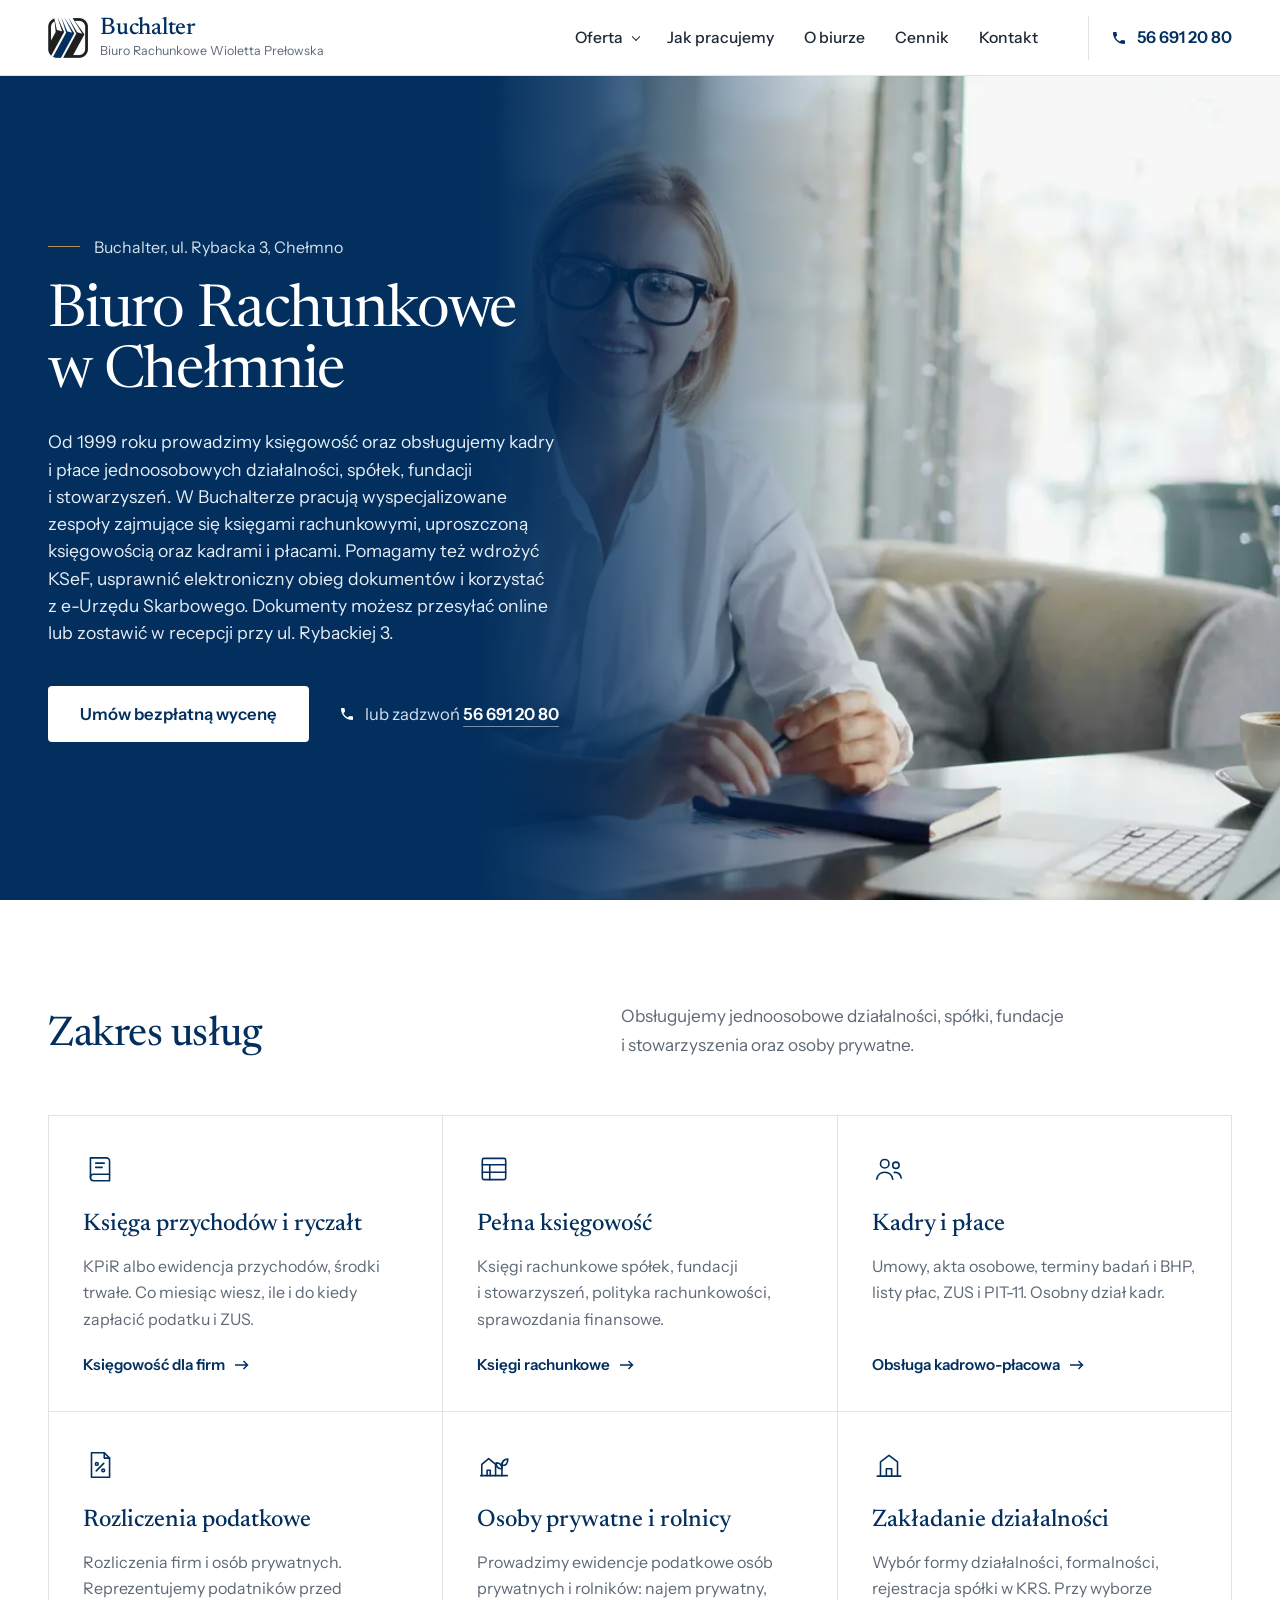
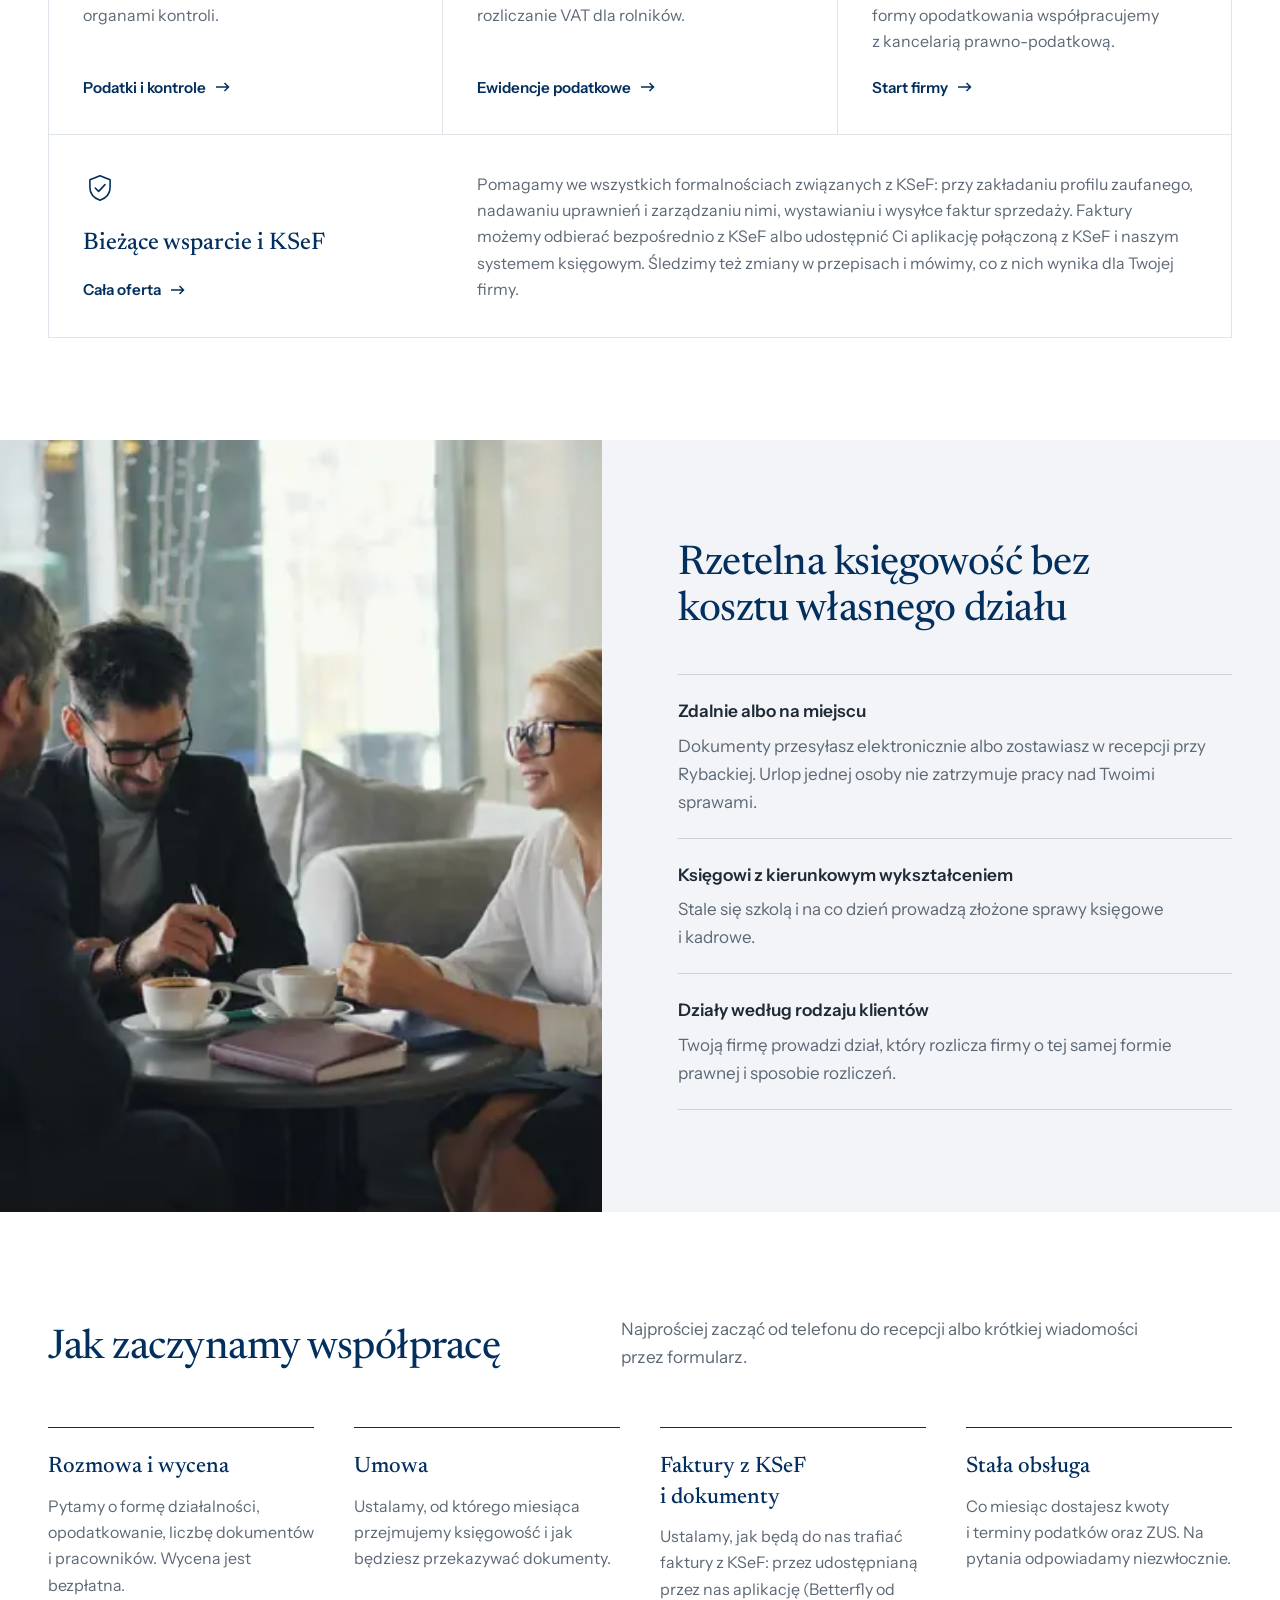
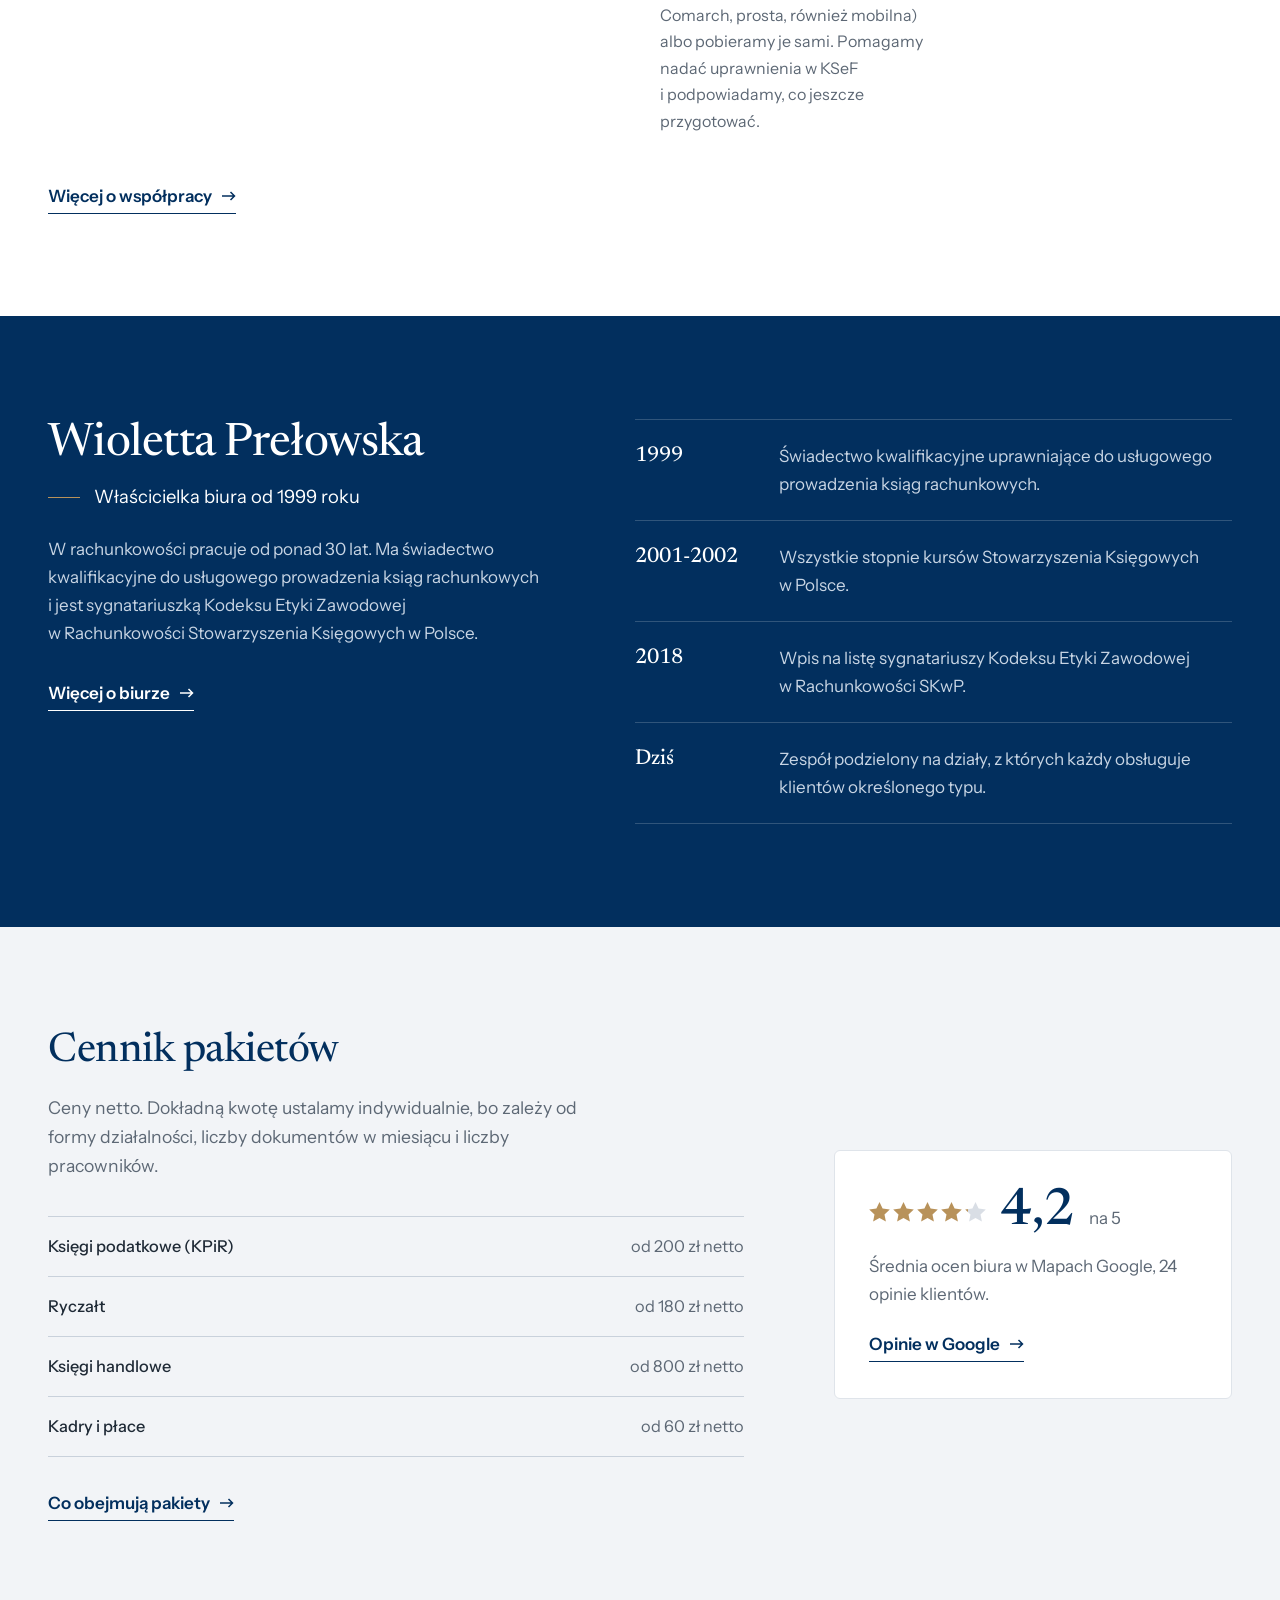
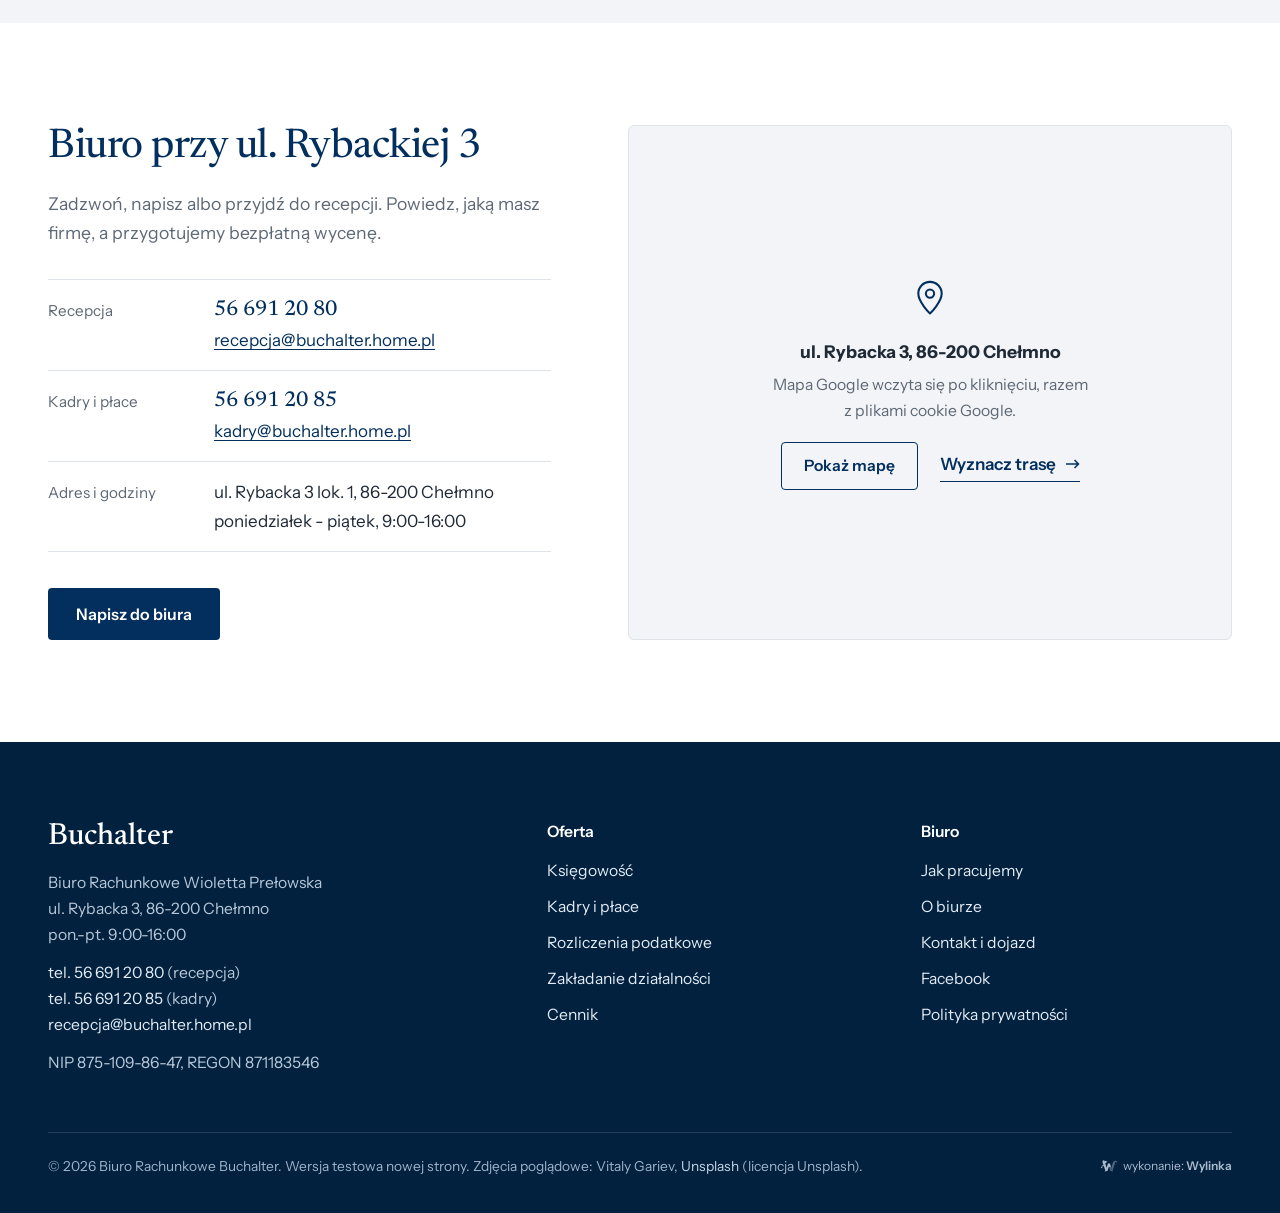
==== commit dd40958d: "Teksty wg uwag klientki z 10.11: opis pod naglowkiem, KSeF, VAT/JPK, osoby prywatne i rolnicy, kance" ====
--- a/index.html
+++ b/index.html
@@ -4,15 +4,15 @@
 <meta charset="utf-8">
 <meta name="viewport" content="width=device-width, initial-scale=1, viewport-fit=cover">
 <meta name="robots" content="noindex, nofollow">
-<title>Biuro rachunkowe Chełmno - Buchalter, Wioletta Prełowska</title>
-<meta name="description" content="Biuro Rachunkowe Buchalter w Chełmnie, ul. Rybacka 3. Księga przychodów, ryczałt, pełna księgowość, kadry i płace, podatki, zakładanie firmy. Tel. 56 691 20 80.">
+<title>Biuro Rachunkowe Chełmno - Buchalter, Wioletta Prełowska</title>
+<meta name="description" content="Biuro Rachunkowe Buchalter w Chełmnie, ul. Rybacka 3. Księgowość, kadry i płace, VAT i JPK, KSeF, ewidencje dla osób prywatnych i rolników. Tel. 56 691 20 80.">
 <link rel="canonical" href="https://buchalter.cloud/">
 <meta name="theme-color" content="#022f5e">
 <meta property="og:type" content="website">
 <meta property="og:locale" content="pl_PL">
 <meta property="og:site_name" content="Biuro Rachunkowe Buchalter">
-<meta property="og:title" content="Biuro rachunkowe Chełmno - Buchalter, Wioletta Prełowska">
-<meta property="og:description" content="Biuro Rachunkowe Buchalter w Chełmnie, ul. Rybacka 3. Księga przychodów, ryczałt, pełna księgowość, kadry i płace, podatki, zakładanie firmy. Tel. 56 691 20 80.">
+<meta property="og:title" content="Biuro Rachunkowe Chełmno - Buchalter, Wioletta Prełowska">
+<meta property="og:description" content="Biuro Rachunkowe Buchalter w Chełmnie, ul. Rybacka 3. Księgowość, kadry i płace, VAT i JPK, KSeF, ewidencje dla osób prywatnych i rolników. Tel. 56 691 20 80.">
 <meta property="og:url" content="https://buchalter.cloud/">
 <meta property="og:image" content="https://buchalter.cloud/assets/img/og-buchalter.jpg">
 <meta name="geo.region" content="PL-KP">
@@ -22,9 +22,9 @@
 <link rel="preload" as="font" type="font/woff2" href="./assets/fonts/instrumentsans-latin.woff2" crossorigin>
 <link rel="preload" as="image" href="./assets/img/hero-tel-900.webp" media="(max-width: 760px)">
 <link rel="preload" as="image" imagesrcset="./assets/img/hero-1200.webp 1200w, ./assets/img/hero-1800.webp 1800w, ./assets/img/hero-2400.webp 2400w" imagesizes="100vw" media="(min-width: 761px)">
-<link rel="stylesheet" href="./assets/css/style.css?v=3">
-
-<script type="application/ld+json">{"@context":"https://schema.org","@type":"AccountingService","@id":"https://buchalter.cloud/#biuro","name":"Biuro Rachunkowe Buchalter Wioletta Prełowska","legalName":"BIURO RACHUNKOWE \"BUCHALTER\" PREŁOWSKA WIOLETTA","alternateName":"Buchalter","url":"https://buchalter.cloud/","logo":"https://buchalter.cloud/assets/img/logo.png","image":"https://buchalter.cloud/assets/img/og-buchalter.jpg","telephone":"+48 56 691 20 80","email":"recepcja@buchalter.home.pl","taxID":"8751098647","identifier":[{"@type":"PropertyValue","propertyID":"REGON","value":"871183546"}],"foundingDate":"1999","founder":{"@type":"Person","name":"Wioletta Prełowska"},"address":{"@type":"PostalAddress","streetAddress":"ul. Rybacka 3 lok. 1","postalCode":"86-200","addressLocality":"Chełmno","addressRegion":"kujawsko-pomorskie","addressCountry":"PL"},"areaServed":[{"@type":"City","name":"Chełmno"},{"@type":"AdministrativeArea","name":"powiat chełmiński"}],"contactPoint":[{"@type":"ContactPoint","contactType":"customer service","name":"Recepcja","telephone":"+48 56 691 20 80","email":"recepcja@buchalter.home.pl","availableLanguage":"pl"},{"@type":"ContactPoint","contactType":"kadry i płace","telephone":"+48 56 691 20 85","email":"kadry@buchalter.home.pl","availableLanguage":"pl"}],"knowsAbout":["księgowość","księga przychodów i rozchodów","ryczałt ewidencjonowany","pełna księgowość","kadry i płace","rozliczenia podatkowe","zakładanie działalności gospodarczej"],"openingHoursSpecification":[{"@type":"OpeningHoursSpecification","dayOfWeek":["Monday","Tuesday","Wednesday","Thursday","Friday"],"opens":"09:00","closes":"16:00"}],"sameAs":["https://www.facebook.com/profile.php?id=100063471177071"]}</script>
+<link rel="stylesheet" href="./assets/css/style.css?v=4">
+
+<script type="application/ld+json">{"@context":"https://schema.org","@type":"AccountingService","@id":"https://buchalter.cloud/#biuro","name":"Biuro Rachunkowe Buchalter Wioletta Prełowska","legalName":"BIURO RACHUNKOWE \"BUCHALTER\" PREŁOWSKA WIOLETTA","alternateName":"Buchalter","url":"https://buchalter.cloud/","logo":"https://buchalter.cloud/assets/img/logo.png","image":"https://buchalter.cloud/assets/img/og-buchalter.jpg","telephone":"+48 56 691 20 80","email":"recepcja@buchalter.home.pl","taxID":"8751098647","identifier":[{"@type":"PropertyValue","propertyID":"REGON","value":"871183546"}],"foundingDate":"1999","founder":{"@type":"Person","name":"Wioletta Prełowska"},"address":{"@type":"PostalAddress","streetAddress":"ul. Rybacka 3 lok. 1","postalCode":"86-200","addressLocality":"Chełmno","addressRegion":"kujawsko-pomorskie","addressCountry":"PL"},"areaServed":[{"@type":"City","name":"Chełmno"},{"@type":"AdministrativeArea","name":"powiat chełmiński"}],"contactPoint":[{"@type":"ContactPoint","contactType":"customer service","name":"Recepcja","telephone":"+48 56 691 20 80","email":"recepcja@buchalter.home.pl","availableLanguage":"pl"},{"@type":"ContactPoint","contactType":"kadry i płace","telephone":"+48 56 691 20 85","email":"kadry@buchalter.home.pl","availableLanguage":"pl"}],"knowsAbout":["KSeF","ewidencja VAT","JPK_VAT","księgowość","księga przychodów i rozchodów","ryczałt ewidencjonowany","pełna księgowość","kadry i płace","rozliczenia podatkowe","zakładanie działalności gospodarczej"],"openingHoursSpecification":[{"@type":"OpeningHoursSpecification","dayOfWeek":["Monday","Tuesday","Wednesday","Thursday","Friday"],"opens":"09:00","closes":"16:00"}],"sameAs":["https://www.facebook.com/profile.php?id=100063471177071"]}</script>
 </head>
 <body class="dom">
 <a class="skip" href="#tresc">Przejdź do treści</a>
@@ -51,8 +51,8 @@
     <div class="wrap">
       <div class="hero-tekst">
         <p class="hero-adres">Buchalter, ul. Rybacka 3, Chełmno</p>
-        <h1>Biuro rachunkowe w&nbsp;Chełmnie</h1>
-        <p class="lead">Od 1999 roku prowadzimy księgowość, kadry i&nbsp;płace firm, fundacji i&nbsp;osób prywatnych.</p>
+        <h1>Biuro Rachunkowe w&nbsp;Chełmnie</h1>
+        <p class="lead">Od 1999 roku prowadzimy księgowość oraz obsługujemy kadry i&nbsp;płace jednoosobowych działalności, spółek, fundacji i&nbsp;stowarzyszeń. W&nbsp;Buchalterze pracują wyspecjalizowane zespoły zajmujące się księgami rachunkowymi, uproszczoną księgowością oraz kadrami i&nbsp;płacami. Pomagamy też wdrożyć KSeF, usprawnić elektroniczny obieg dokumentów i&nbsp;korzystać z&nbsp;e-Urzędu Skarbowego. Dokumenty możesz przesyłać online lub zostawić w&nbsp;recepcji przy ul.&nbsp;Rybackiej&nbsp;3.</p>
         <div class="hero-cta" id="heroCta">
           <a class="btn btn-hero" href="./kontakt/#formularz">Umów bezpłatną wycenę</a>
           <a class="hero-tel" href="tel:+48566912080"><svg viewBox="0 0 24 24" aria-hidden="true"><path d="M6.6 10.8a15.1 15.1 0 0 0 6.6 6.6l2.2-2.2a1 1 0 0 1 1-.25 11.4 11.4 0 0 0 3.6.57 1 1 0 0 1 1 1V20a1 1 0 0 1-1 1A17 17 0 0 1 3 4a1 1 0 0 1 1-1h3.5a1 1 0 0 1 1 1c0 1.25.2 2.45.57 3.57a1 1 0 0 1-.25 1z"/></svg><span>lub zadzwoń <b>56 691 20 80</b></span></a>
@@ -66,15 +66,16 @@
   <div class="wrap">
     <div class="sek-glowa">
       <h2>Zakres usług</h2>
-      <p>Obsługujemy jednoosobowe działalności, spółki, fundacje i&nbsp;stowarzyszenia, a&nbsp;także spółki-córki dużych firm i&nbsp;osoby prywatne.</p>
+      <p>Obsługujemy jednoosobowe działalności, spółki, fundacje i&nbsp;stowarzyszenia oraz osoby prywatne.</p>
     </div>
     <div class="uslugi">
       <a class="usluga" href="./oferta/ksiegowosc/"><svg class="ik" viewBox="0 0 32 32" aria-hidden="true" focusable="false"><path d="M7 5.5h15a3 3 0 0 1 3 3V27H10a3 3 0 0 1-3-3z"/><path d="M7 24a3 3 0 0 1 3-3h15"/><path d="M12 10.5h8M12 14.5h6"/></svg><h3>Księga przychodów i&nbsp;ryczałt</h3><p>KPiR albo ewidencja przychodów, środki trwałe. Co miesiąc wiesz, ile i&nbsp;do kiedy zapłacić podatku i&nbsp;ZUS.</p><span class="wiecej">Księgowość dla firm</span></a>
       <a class="usluga" href="./oferta/ksiegowosc/#pelna-ksiegowosc"><svg class="ik" viewBox="0 0 32 32" aria-hidden="true" focusable="false"><rect x="5" y="6" width="22" height="20" rx="1.5"/><path d="M5 12h22M12 12v14M5 19h22"/></svg><h3>Pełna księgowość</h3><p>Księgi rachunkowe spółek, fundacji i&nbsp;stowarzyszeń, polityka rachunkowości, sprawozdania finansowe.</p><span class="wiecej">Księgi rachunkowe</span></a>
       <a class="usluga" href="./oferta/kadry-i-place/"><svg class="ik" viewBox="0 0 32 32" aria-hidden="true" focusable="false"><circle cx="12" cy="11" r="4"/><path d="M4.5 25.5c.8-4.2 3.8-6.5 7.5-6.5s6.7 2.3 7.5 6.5"/><circle cx="22.5" cy="12.5" r="3"/><path d="M21 19.2c3.3-.3 5.8 1.6 6.5 5.3"/></svg><h3>Kadry i&nbsp;płace</h3><p>Umowy, akta osobowe, terminy badań i&nbsp;BHP, listy płac, ZUS i&nbsp;PIT-11. Osobny dział kadr.</p><span class="wiecej">Obsługa kadrowo-płacowa</span></a>
       <a class="usluga" href="./oferta/podatki/"><svg class="ik" viewBox="0 0 32 32" aria-hidden="true" focusable="false"><path d="M8 4.5h12l5 5V27.5H8z"/><path d="M20 4.5v5h5"/><path d="M12.5 21.5l7-7"/><circle cx="13" cy="15" r="1.3"/><circle cx="19" cy="21" r="1.3"/></svg><h3>Rozliczenia podatkowe</h3><p>Rozliczenia firm i&nbsp;osób prywatnych. Reprezentujemy podatników przed organami kontroli.</p><span class="wiecej">Podatki i&nbsp;kontrole</span></a>
-      <a class="usluga" href="./oferta/zakladanie-dzialalnosci/"><svg class="ik" viewBox="0 0 32 32" aria-hidden="true" focusable="false"><path d="M5 26.5h22"/><path d="M8 26.5V13l8-6 8 6v13.5"/><path d="M13.5 26.5v-7h5v7"/></svg><h3>Zakładanie działalności</h3><p>Wybór formy działalności i&nbsp;opodatkowania, formalności, rejestracja spółki w&nbsp;KRS.</p><span class="wiecej">Start firmy</span></a>
-      <a class="usluga" href="./oferta/#wsparcie"><svg class="ik" viewBox="0 0 32 32" aria-hidden="true" focusable="false"><path d="M16 4.5l9.5 3.8v7.2c0 5.8-4 10-9.5 12-5.5-2-9.5-6.2-9.5-12V8.3z"/><path d="M11.5 16l3.2 3.2 6-6.4"/></svg><h3>Bieżące wsparcie</h3><p>Śledzimy zmiany w&nbsp;przepisach i&nbsp;mówimy klientom, co z&nbsp;nich wynika dla ich firmy.</p><span class="wiecej">Cała oferta</span></a>
+      <a class="usluga" href="./oferta/podatki/#osoby-prywatne-i-rolnicy"><svg class="ik" viewBox="0 0 32 32" aria-hidden="true" focusable="false"><path d="M3.5 26h25"/><path d="M4.5 26V15.5L11 10l6.5 5.5V26"/><path d="M9.5 26v-5h3v5"/><path d="M23.5 26V14"/><path d="M23.5 19.5c-3.6 0-5.5-2.2-5.5-5.5 3.6 0 5.5 2.2 5.5 5.5z"/><path d="M23.5 16.5c0-3.6 2-6 5.5-6 0 3.5-2 6-5.5 6z"/></svg><h3>Osoby prywatne i&nbsp;rolnicy</h3><p>Prowadzimy ewidencje podatkowe osób prywatnych i&nbsp;rolników: najem prywatny, rozliczanie VAT dla rolników.</p><span class="wiecej">Ewidencje podatkowe</span></a>
+      <a class="usluga" href="./oferta/zakladanie-dzialalnosci/"><svg class="ik" viewBox="0 0 32 32" aria-hidden="true" focusable="false"><path d="M5 26.5h22"/><path d="M8 26.5V13l8-6 8 6v13.5"/><path d="M13.5 26.5v-7h5v7"/></svg><h3>Zakładanie działalności</h3><p>Wybór formy działalności, formalności, rejestracja spółki w&nbsp;KRS. Przy wyborze formy opodatkowania współpracujemy z&nbsp;kancelarią prawno-podatkową.</p><span class="wiecej">Start firmy</span></a>
+      <a class="usluga usluga-szeroka" href="./oferta/#wsparcie"><svg class="ik" viewBox="0 0 32 32" aria-hidden="true" focusable="false"><path d="M16 4.5l9.5 3.8v7.2c0 5.8-4 10-9.5 12-5.5-2-9.5-6.2-9.5-12V8.3z"/><path d="M11.5 16l3.2 3.2 6-6.4"/></svg><h3>Bieżące wsparcie i&nbsp;KSeF</h3><p>Pomagamy we wszystkich formalnościach związanych z&nbsp;KSeF: przy zakładaniu profilu zaufanego, nadawaniu uprawnień i&nbsp;zarządzaniu nimi, wystawianiu i&nbsp;wysyłce faktur sprzedaży. Faktury możemy odbierać bezpośrednio z&nbsp;KSeF albo udostępnić Ci aplikację połączoną z&nbsp;KSeF i&nbsp;naszym systemem księgowym. Śledzimy też zmiany w&nbsp;przepisach i&nbsp;mówimy, co z&nbsp;nich wynika dla Twojej firmy.</p><span class="wiecej">Cała oferta</span></a>
     </div>
   </div>
 </section>
@@ -102,7 +103,7 @@
     <ol class="kroki">
       <li><h3>Rozmowa i&nbsp;wycena</h3><p>Pytamy o&nbsp;formę działalności, opodatkowanie, liczbę dokumentów i&nbsp;pracowników. Wycena jest bezpłatna.</p></li>
       <li><h3>Umowa</h3><p>Ustalamy, od którego miesiąca przejmujemy księgowość i&nbsp;jak będziesz przekazywać dokumenty.</p></li>
-      <li><h3>Przekazanie dokumentów</h3><p>Podpowiadamy, co przygotować: dane firmy, ewidencje za bieżący rok, akta pracowników.</p></li>
+      <li><h3>Faktury z&nbsp;KSeF i&nbsp;dokumenty</h3><p>Ustalamy, jak będą do nas trafiać faktury z&nbsp;KSeF: przez udostępnianą przez nas aplikację (Betterfly od Comarch, prosta, również mobilna) albo pobieramy je sami. Pomagamy nadać uprawnienia w&nbsp;KSeF i&nbsp;podpowiadamy, co jeszcze przygotować.</p></li>
       <li><h3>Stała obsługa</h3><p>Co miesiąc dostajesz kwoty i&nbsp;terminy podatków oraz ZUS. Na pytania odpowiadamy niezwłocznie.</p></li>
     </ol>
     <a class="link-strz" href="./jak-pracujemy/">Więcej o&nbsp;współpracy</a>
@@ -130,14 +131,14 @@
   <div class="wrap cen-in">
     <div>
       <h2>Cennik pakietów</h2>
-      <p class="lead2">Cenę ustalamy indywidualnie. Zależy od formy działalności, liczby dokumentów w&nbsp;miesiącu i&nbsp;liczby pracowników.</p>
+      <p class="lead2">Ceny netto. Dokładną kwotę ustalamy indywidualnie, bo zależy od formy działalności, liczby dokumentów w&nbsp;miesiącu i&nbsp;liczby pracowników.</p>
       <table class="rachunek">
         <caption class="sr">Pakiety usług księgowych</caption>
         <tbody>
-          <tr><th scope="row">Księgi podatkowe</th><td>wycena indywidualna</td></tr>
-          <tr><th scope="row">Ryczałt</th><td>wycena indywidualna</td></tr>
-          <tr><th scope="row">Księgi handlowe</th><td>wycena indywidualna</td></tr>
-          <tr><th scope="row">Kadry i&nbsp;płace</th><td>za osobę, indywidualnie</td></tr>
+          <tr><th scope="row">Księgi podatkowe (KPiR)</th><td>od 200 zł netto</td></tr>
+          <tr><th scope="row">Ryczałt</th><td>od 180 zł netto</td></tr>
+          <tr><th scope="row">Księgi handlowe</th><td>od 800 zł netto</td></tr>
+          <tr><th scope="row">Kadry i&nbsp;płace</th><td>od 60 zł netto</td></tr>
         </tbody>
       </table>
       <a class="link-strz" href="./cennik/">Co obejmują pakiety</a>
--- a/assets/css/style.css
+++ b/assets/css/style.css
@@ -437,3 +437,23 @@
 }
 @media (min-width:1600px){.hero-tekst{max-width:680px}}
 @media (max-width:760px){.hero h1{max-width:none}.hero-tekst{max-width:none}}
+/* kafel szeroki (7. usługa) - domyka siatkę 3/2 kolumn */
+.usluga-szeroka{grid-column:1/-1}
+.usluga-szeroka p{max-width:78ch}
+/* dłuższy opis pod nagłówkiem (12.11): przycisk zawsze w pierwszym ekranie, odstęp opis-przycisk min. 24 px */
+@media (max-width:760px){
+  .hero-foto{min-height:min(56vw,22svh)}
+  .hero-cta{margin-top:26px}
+}
+@media (max-width:760px) and (max-height:700px){
+  .hero-foto{min-height:12svh}
+  .hero .lead{font-size:.94rem;line-height:1.45;margin-top:10px}
+  .hero-cta{margin-top:24px}
+  .hero-in{padding-bottom:22px}
+}
+@media (min-width:761px){
+  .usluga-szeroka{display:grid;grid-template-columns:minmax(0,1fr) minmax(0,2fr);column-gap:34px;row-gap:14px;align-content:start}
+  .usluga-szeroka .ik,.usluga-szeroka h3,.usluga-szeroka .wiecej{grid-column:1}
+  .usluga-szeroka h3{margin-top:10px}
+  .usluga-szeroka p{grid-column:2;grid-row:1/span 3;max-width:none;align-self:center}
+}
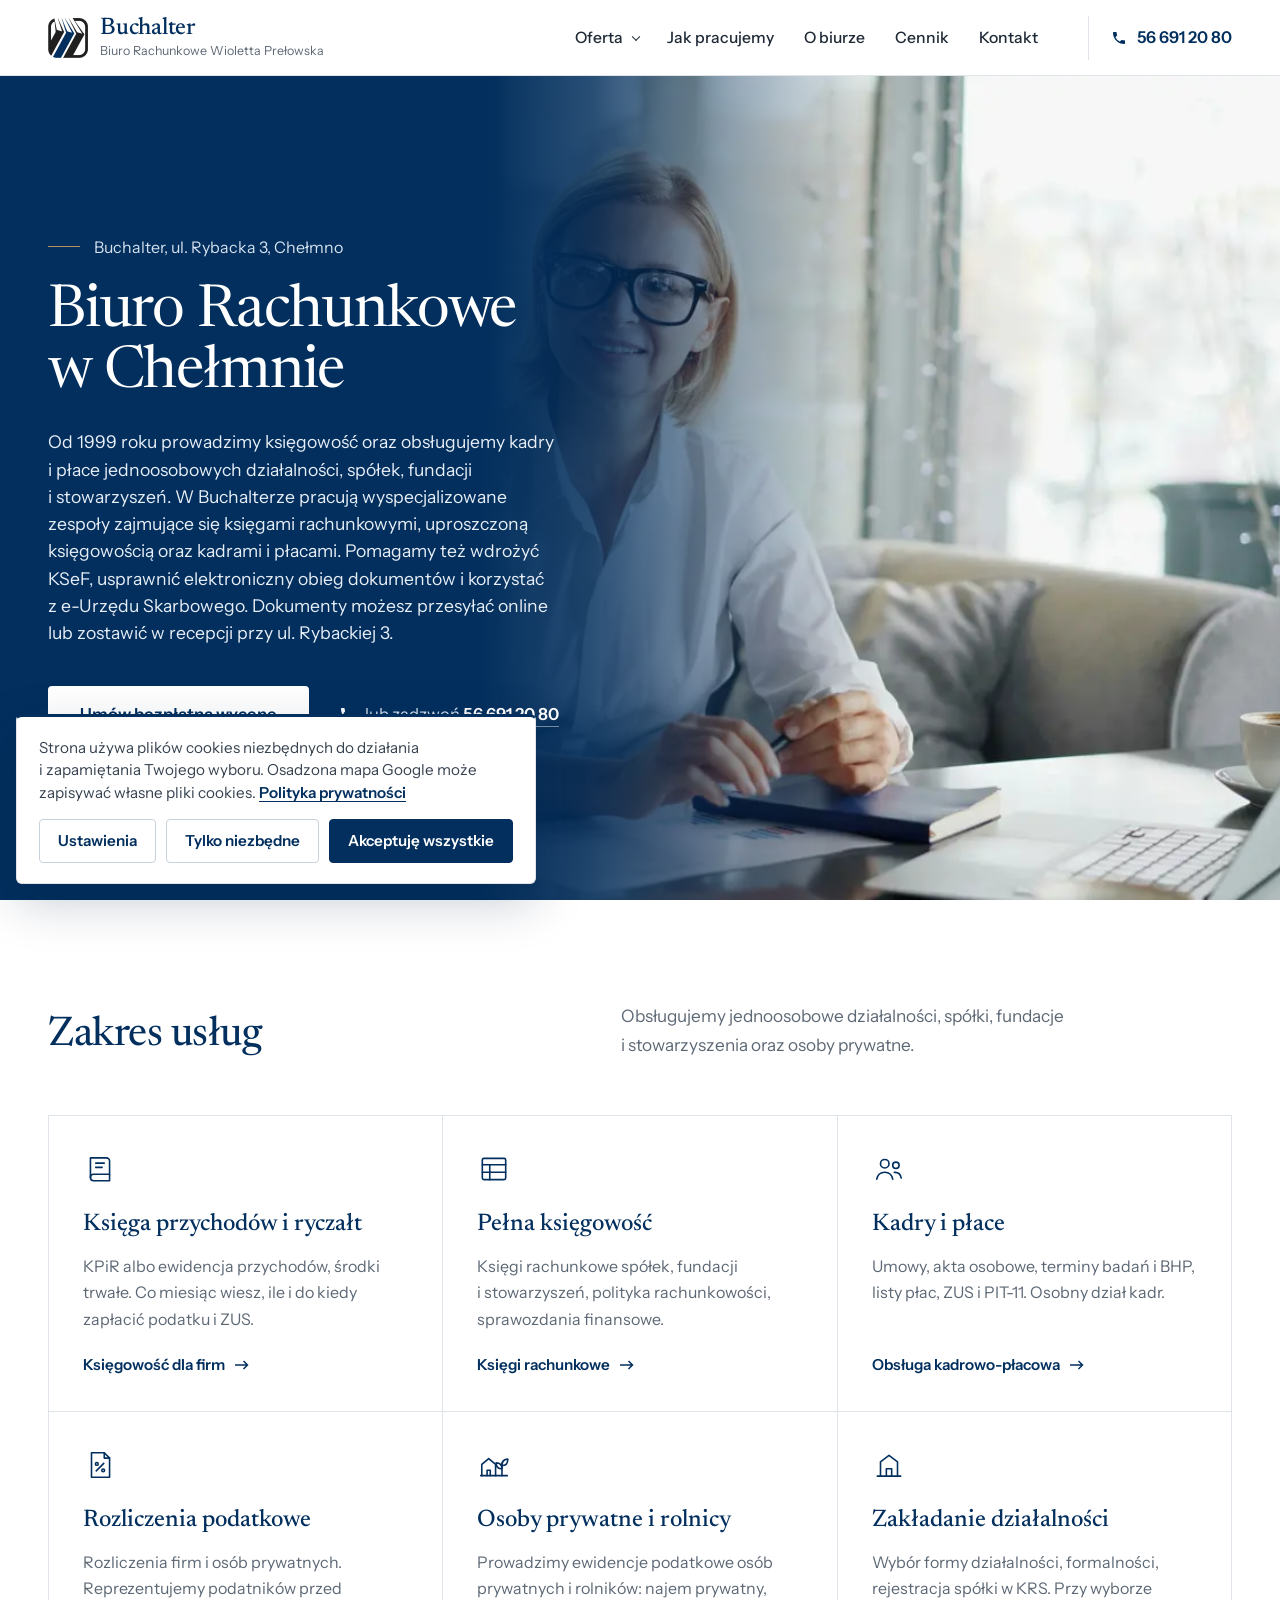
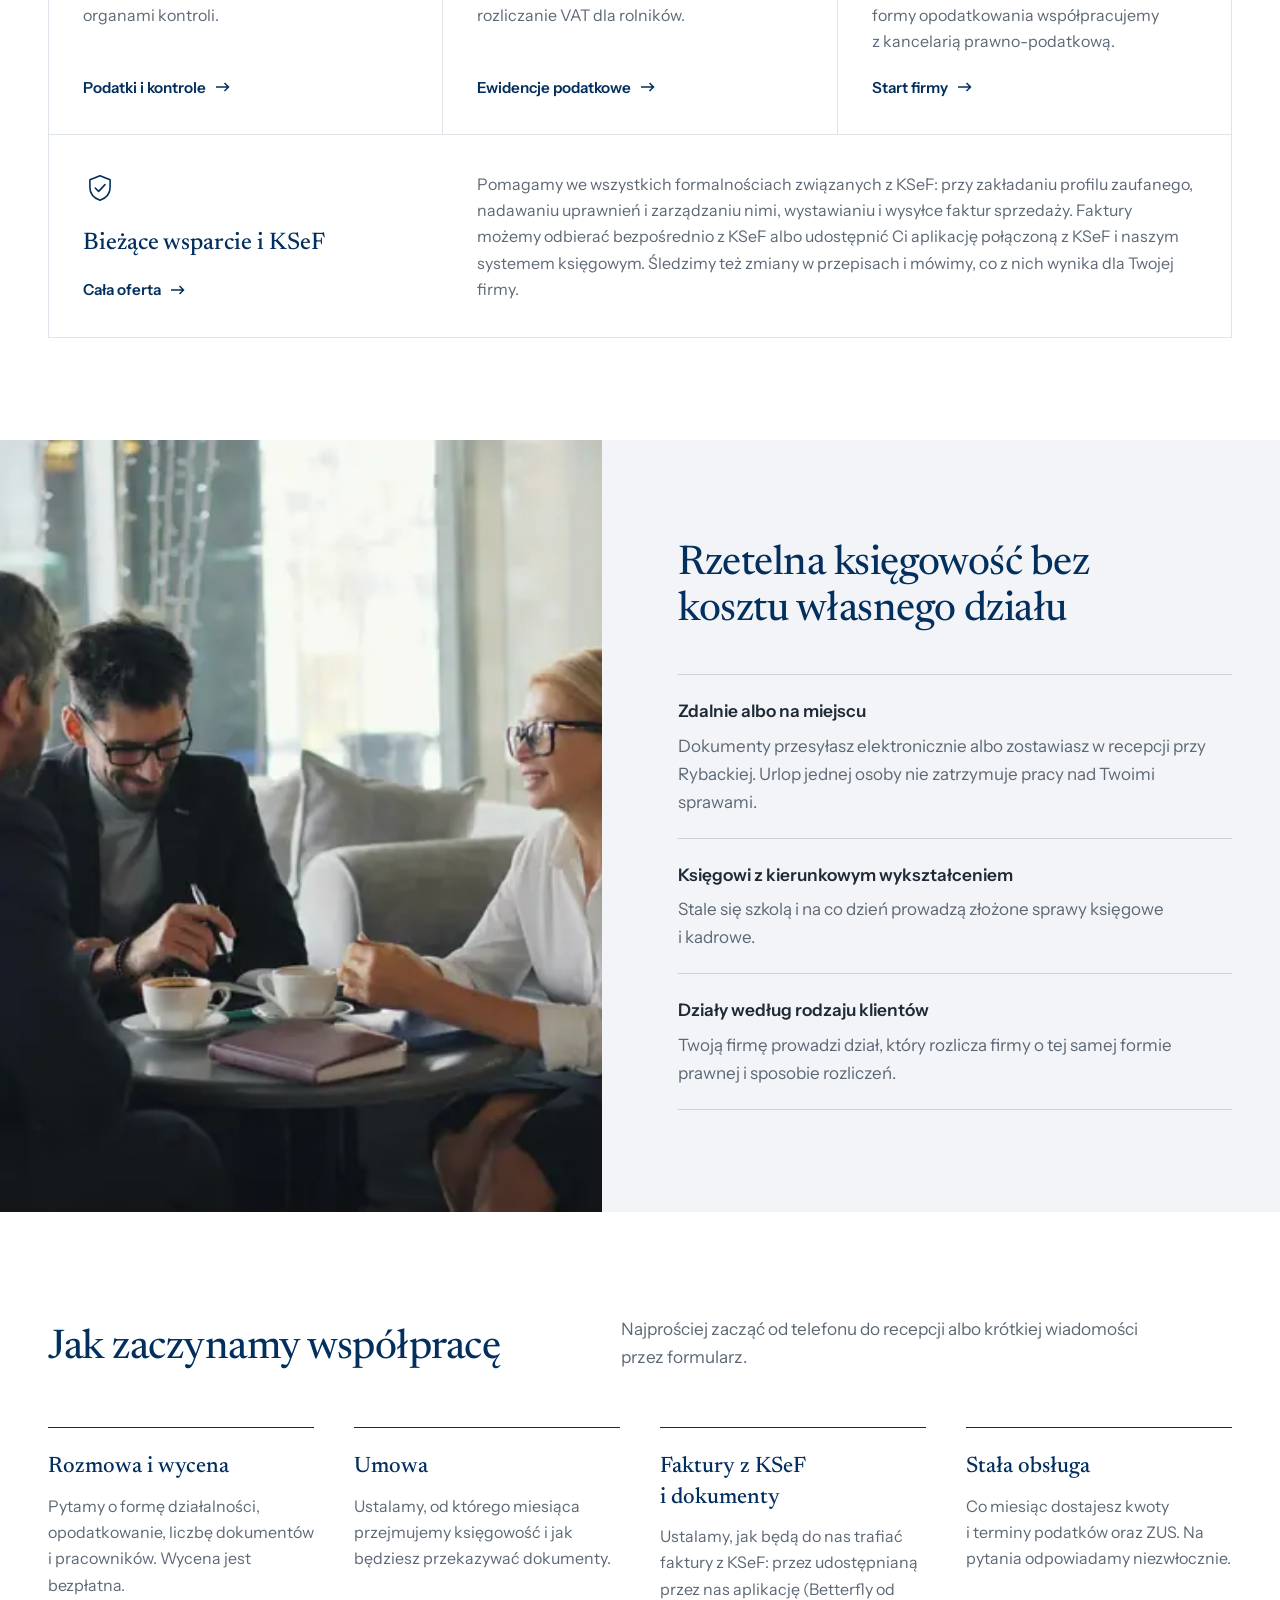
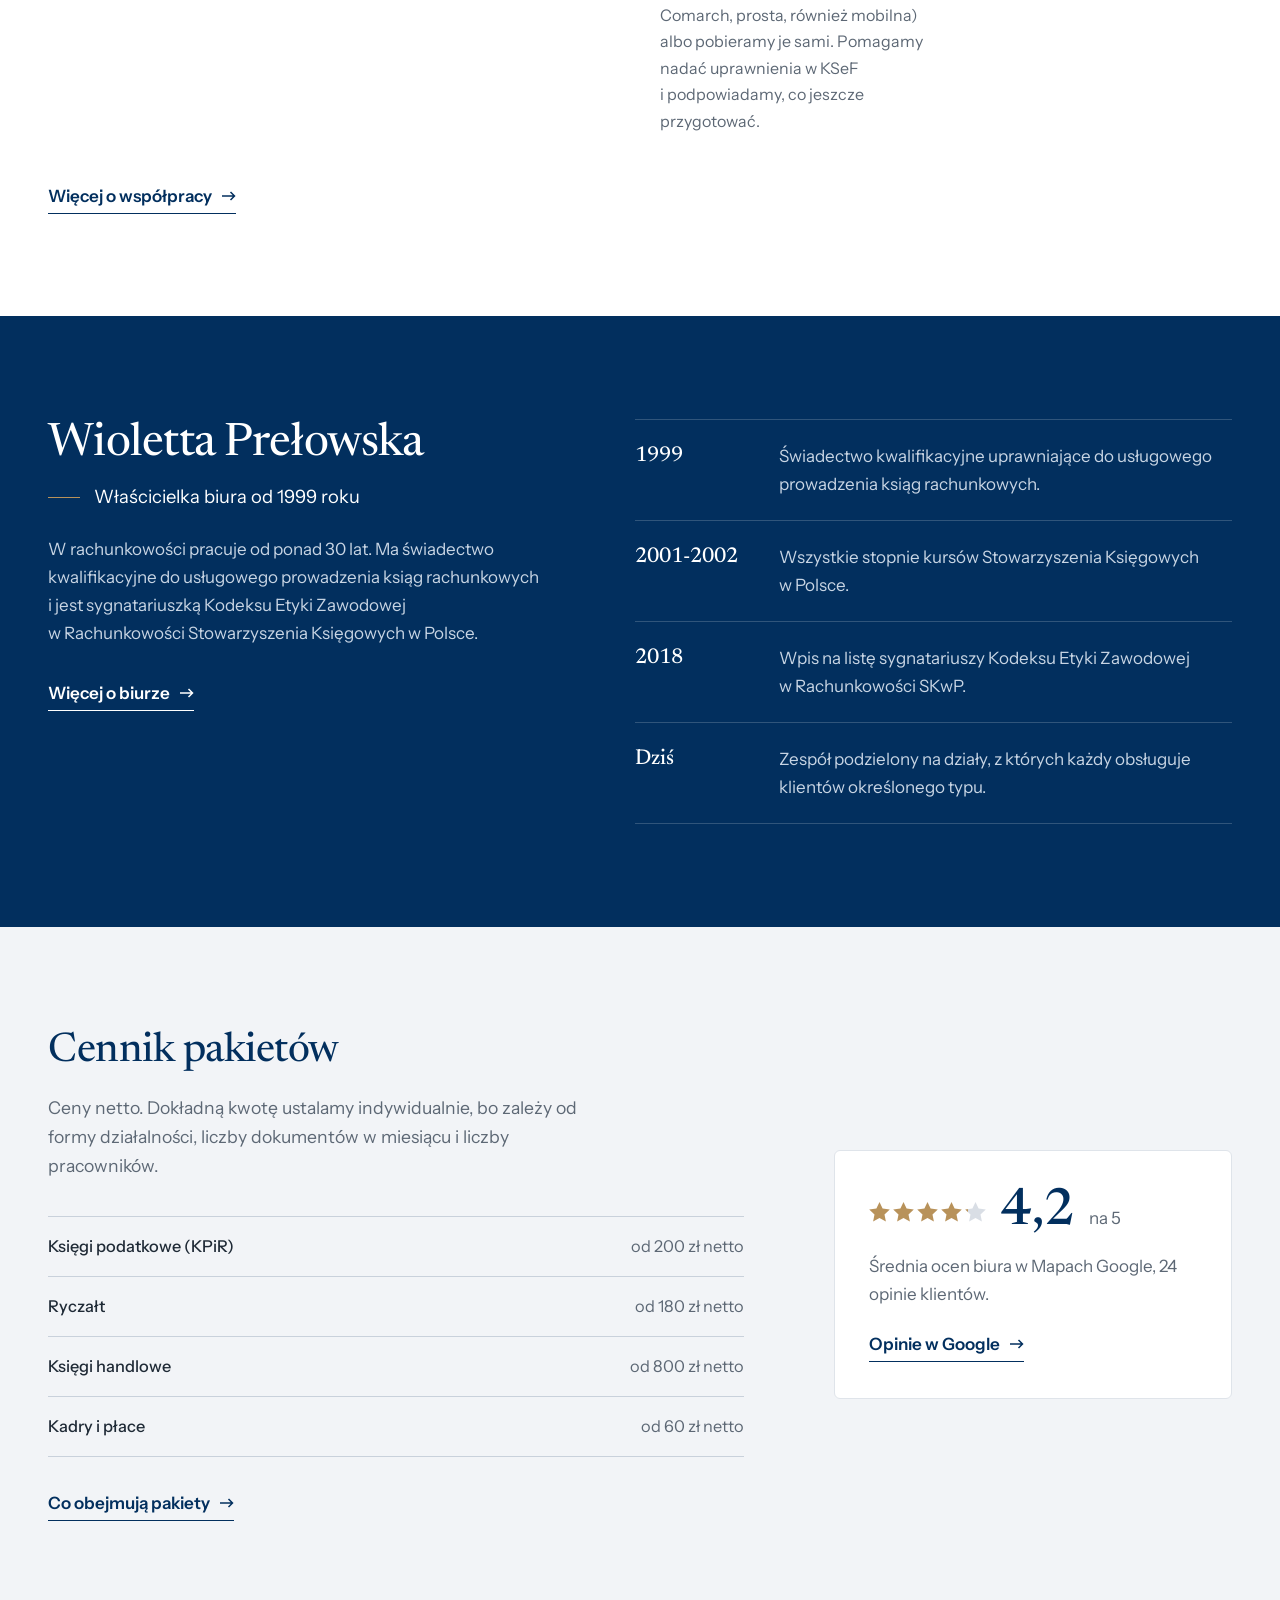
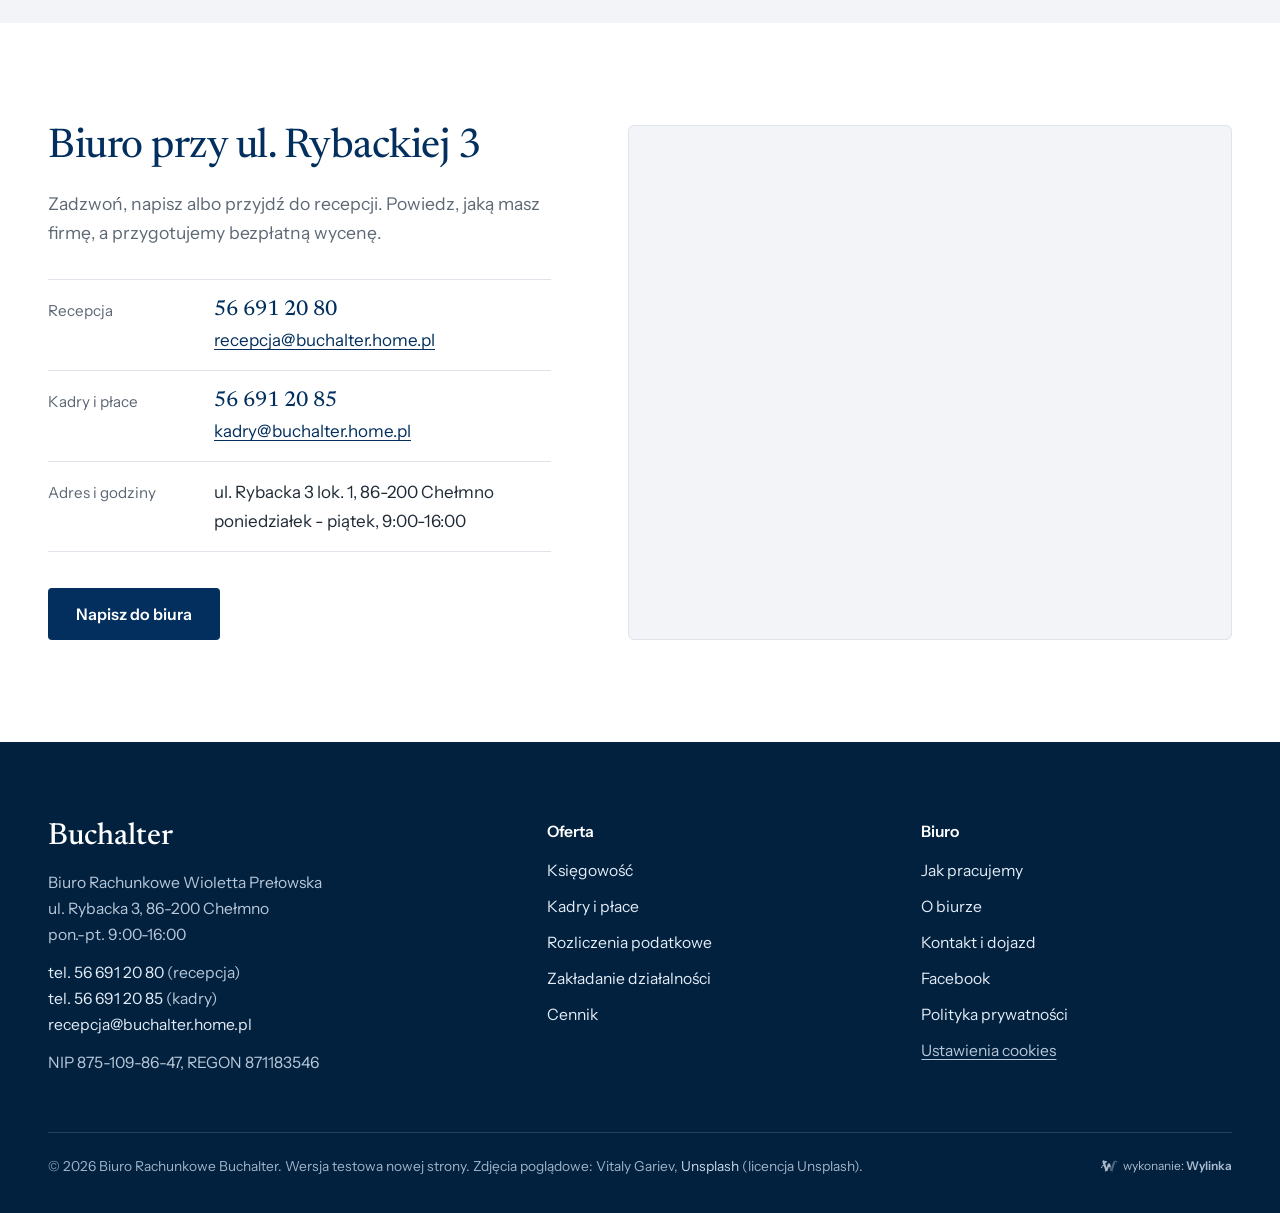
==== commit 28f68145: "Mapa Google od razu, baner zgod cookies z ustawieniami, rozdzial cookies w polityce, biezacy rok w s" ====
--- a/index.html
+++ b/index.html
@@ -163,11 +163,12 @@
       </dl>
       <a class="btn" href="./kontakt/#formularz">Napisz do biura</a>
     </div>
-    <div class="mapa" id="mapa">
-      <div class="mapa-zaslona">
+    <div class="mapa" id="mapa" data-gmapa>
+      <iframe src="https://maps.google.com/maps?q=Rybacka%203%2C%2086-200%20Che%C5%82mno&amp;z=16&amp;output=embed" title="Mapa Google - ul. Rybacka 3, Chełmno" loading="lazy" referrerpolicy="no-referrer-when-downgrade" allowfullscreen></iframe>
+      <div class="mapa-zaslona mapa-zast" hidden>
         <svg class="ik" viewBox="0 0 32 32" aria-hidden="true" focusable="false"><path d="M16 28s-8.5-8.2-8.5-14.5a8.5 8.5 0 0 1 17 0C24.5 19.8 16 28 16 28z"/><circle cx="16" cy="13.5" r="3"/></svg>
-        <p><b>ul. Rybacka 3, 86-200 Chełmno</b>Mapa Google wczyta się po kliknięciu, razem z&nbsp;plikami cookie Google.</p>
-        <div class="mapa-akcje"><button class="btn-out" type="button" id="mapaPokaz">Pokaż mapę</button><a class="link-strz" href="https://www.google.com/maps/dir/?api=1&amp;destination=Rybacka+3%2C+86-200+Che%C5%82mno" target="_blank" rel="noopener">Wyznacz trasę</a></div>
+        <p><b>ul. Rybacka 3, 86-200 Chełmno</b>Mapa Google jest wyłączona w&nbsp;ustawieniach cookies.</p>
+        <div class="mapa-akcje"><a class="btn-out" href="https://www.google.com/maps/dir/?api=1&amp;destination=Rybacka+3%2C+86-200+Che%C5%82mno" target="_blank" rel="noopener">Wyznacz trasę</a><button class="link-strz st-ck" type="button" data-ck-otworz>Ustawienia cookies</button></div>
       </div>
     </div>
   </div>
@@ -187,7 +188,7 @@
     </div>
     <div>
       <h2>Biuro</h2>
-      <ul><li><a href="./jak-pracujemy/">Jak pracujemy</a></li><li><a href="./o-biurze/">O&nbsp;biurze</a></li><li><a href="./kontakt/">Kontakt i&nbsp;dojazd</a></li><li><a href="https://www.facebook.com/profile.php?id=100063471177071" rel="noopener" target="_blank">Facebook</a></li><li><a href="./polityka-prywatnosci/">Polityka prywatności</a></li></ul>
+      <ul><li><a href="./jak-pracujemy/">Jak pracujemy</a></li><li><a href="./o-biurze/">O&nbsp;biurze</a></li><li><a href="./kontakt/">Kontakt i&nbsp;dojazd</a></li><li><a href="https://www.facebook.com/profile.php?id=100063471177071" rel="noopener" target="_blank">Facebook</a></li><li><a href="./polityka-prywatnosci/">Polityka prywatności</a></li><li><button type="button" class="st-ck" data-ck-otworz>Ustawienia cookies</button></li></ul>
     </div>
   </div>
   <div class="wrap stopka-dol">
@@ -199,6 +200,15 @@
   <a class="mob-tel" href="tel:+48566912080" tabindex="-1">Zadzwoń</a>
   <a class="mob-cta" href="./kontakt/#formularz" tabindex="-1">Bezpłatna wycena</a>
 </div>
-<script src="./assets/js/site.js?v=3" defer></script>
+<div class="ck" id="ck" hidden role="dialog" aria-label="Ustawienia plików cookies">
+  <p class="ck-t">Strona używa plików cookies niezbędnych do działania i&nbsp;zapamiętania Twojego wyboru. Osadzona mapa Google może zapisywać własne pliki cookies. <a href="./polityka-prywatnosci/#cookies">Polityka prywatności</a></p>
+  <div class="ck-ust" hidden>
+    <label><input type="checkbox" checked disabled> <span><b>Niezbędne</b> - zapamiętanie wyboru, zawsze włączone</span></label>
+    <label><input type="checkbox" data-ck-kat="mapy" checked> <span><b>Mapy Google</b> - mapa dojazdu do biura</span></label>
+  </div>
+  <div class="ck-btn"><button type="button" class="ck-b ck-ustaw" data-ck="ustawienia">Ustawienia</button><button type="button" class="ck-b" data-ck="niezbedne">Tylko niezbędne</button><button type="button" class="ck-b ck-ok" data-ck="wszystkie">Akceptuję wszystkie</button></div>
+</div>
+<script src="./assets/js/site.js?v=5" defer></script>
+<script src="./assets/js/ck.js?v=5" defer></script>
 </body>
 </html>
--- a/assets/css/style.css
+++ b/assets/css/style.css
@@ -457,3 +457,27 @@
   .usluga-szeroka h3{margin-top:10px}
   .usluga-szeroka p{grid-column:2;grid-row:1/span 3;max-width:none;align-self:center}
 }
+
+/* baner cookies */
+.ck{position:fixed;left:16px;bottom:16px;z-index:150;width:min(520px,calc(100% - 32px));background:#fff;color:var(--tekst);border:1px solid var(--linia);border-top:3px solid var(--granat);border-radius:6px;box-shadow:0 18px 50px rgba(1,33,63,.22);padding:20px 22px;font-size:.95rem;line-height:1.5}
+.ck[hidden]{display:none}
+.ck-t{margin:0 0 14px}
+.ck-t a{color:var(--granat);font-weight:600}
+.ck-ust{display:grid;gap:10px;margin:0 0 16px;padding:14px 0;border-top:1px solid var(--linia);border-bottom:1px solid var(--linia)}
+.ck-ust[hidden]{display:none}
+.ck-ust label{display:flex;gap:10px;align-items:flex-start;cursor:pointer}
+.ck-ust input{width:18px;height:18px;margin-top:2px;accent-color:var(--granat);flex:none}
+.ck-btn{display:flex;flex-wrap:wrap;gap:10px}
+.ck-b{font:600 .95rem/1 var(--sans);min-height:44px;padding:0 18px;border-radius:4px;cursor:pointer;background:#fff;color:var(--granat);border:1px solid var(--linia-2)}
+.ck-b:hover{border-color:var(--granat)}
+.ck-ok{background:var(--granat);border-color:var(--granat);color:#fff;margin-left:auto}
+.ck-ok:hover{background:var(--granat-2)}
+.ck-b:focus-visible,.st-ck:focus-visible{outline:2px solid var(--granat);outline-offset:2px}
+.st-ck{background:none;border:0;padding:0;font:inherit;color:inherit;cursor:pointer;text-decoration:underline;text-underline-offset:3px}
+.mapa iframe[hidden]{display:none}
+@media (max-width:600px){
+  .ck{left:8px;right:8px;bottom:8px;width:auto;padding:16px;font-size:.9rem}
+  .ck-b{flex:1 1 auto;padding:0 14px}
+  .ck-ok{margin-left:0;flex-basis:100%}
+}
+.mapa-zast[hidden],.mapa-zaslona[hidden]{display:none!important}
